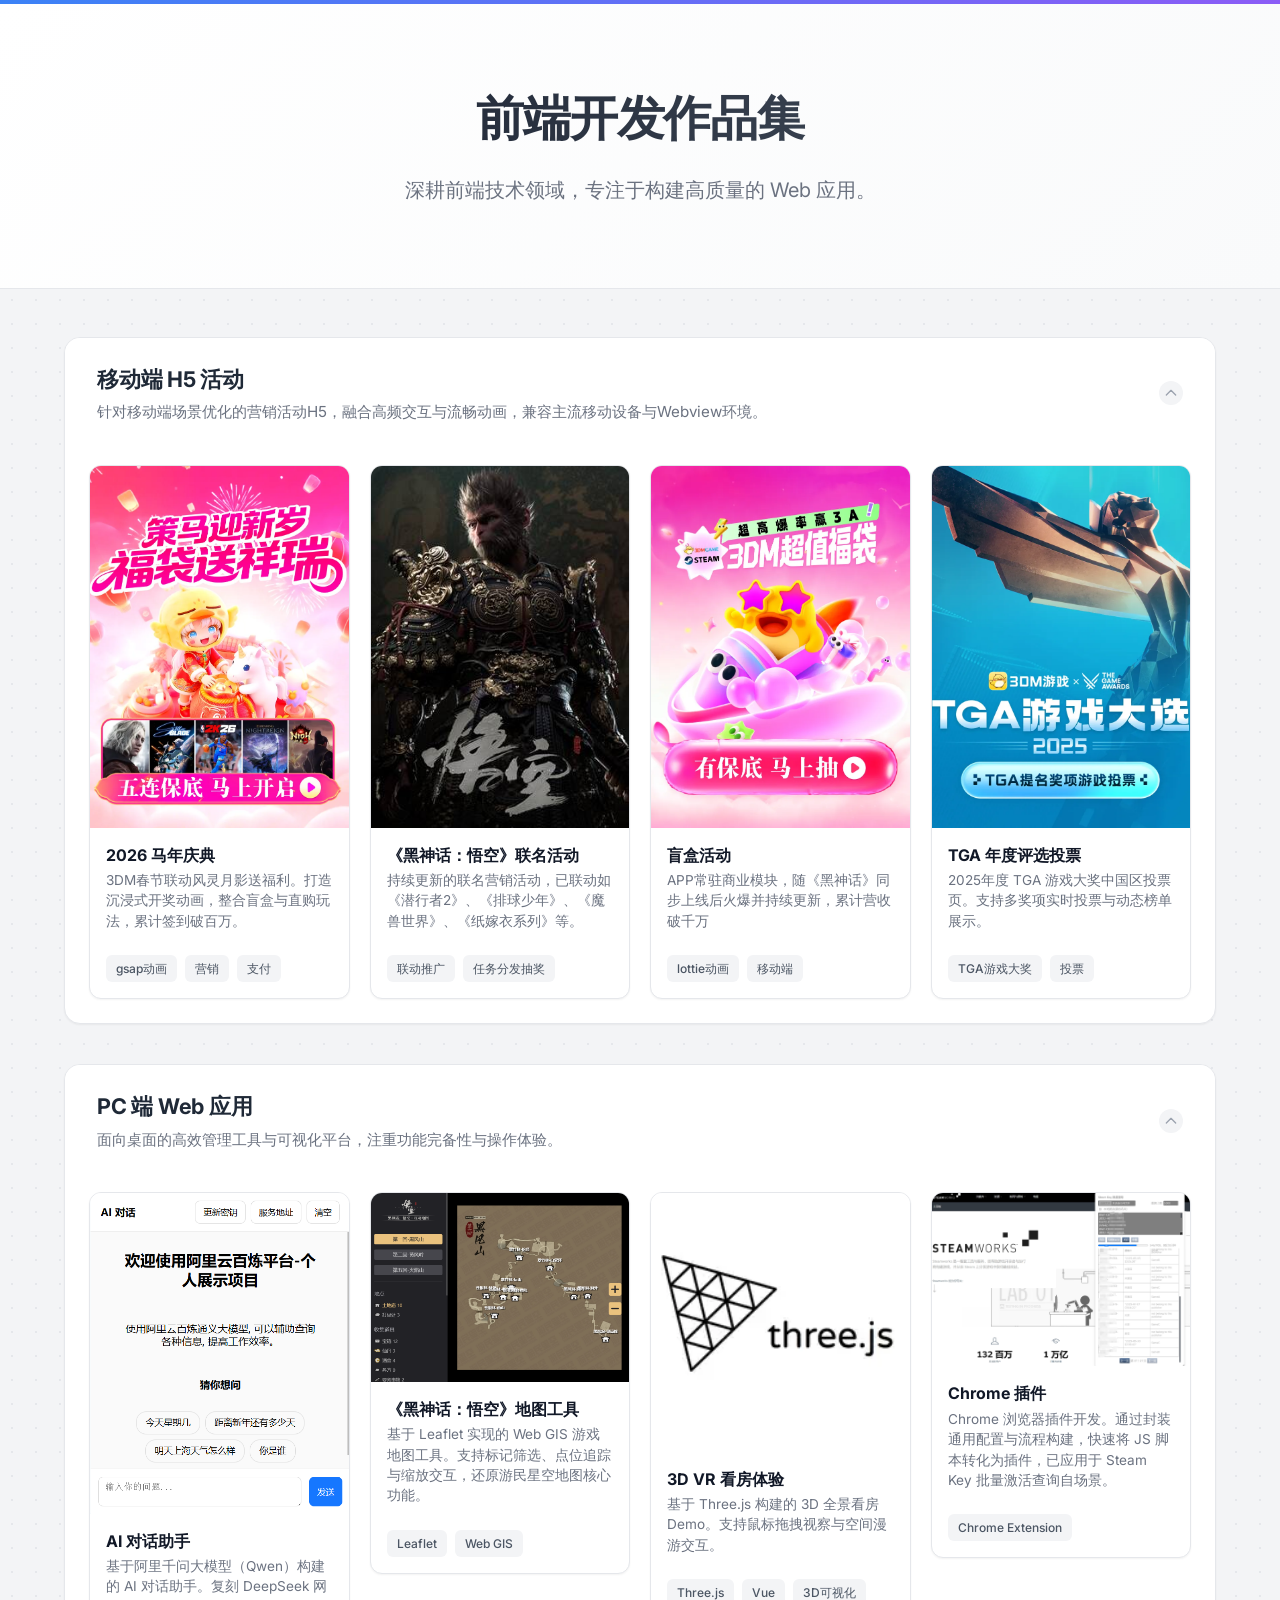
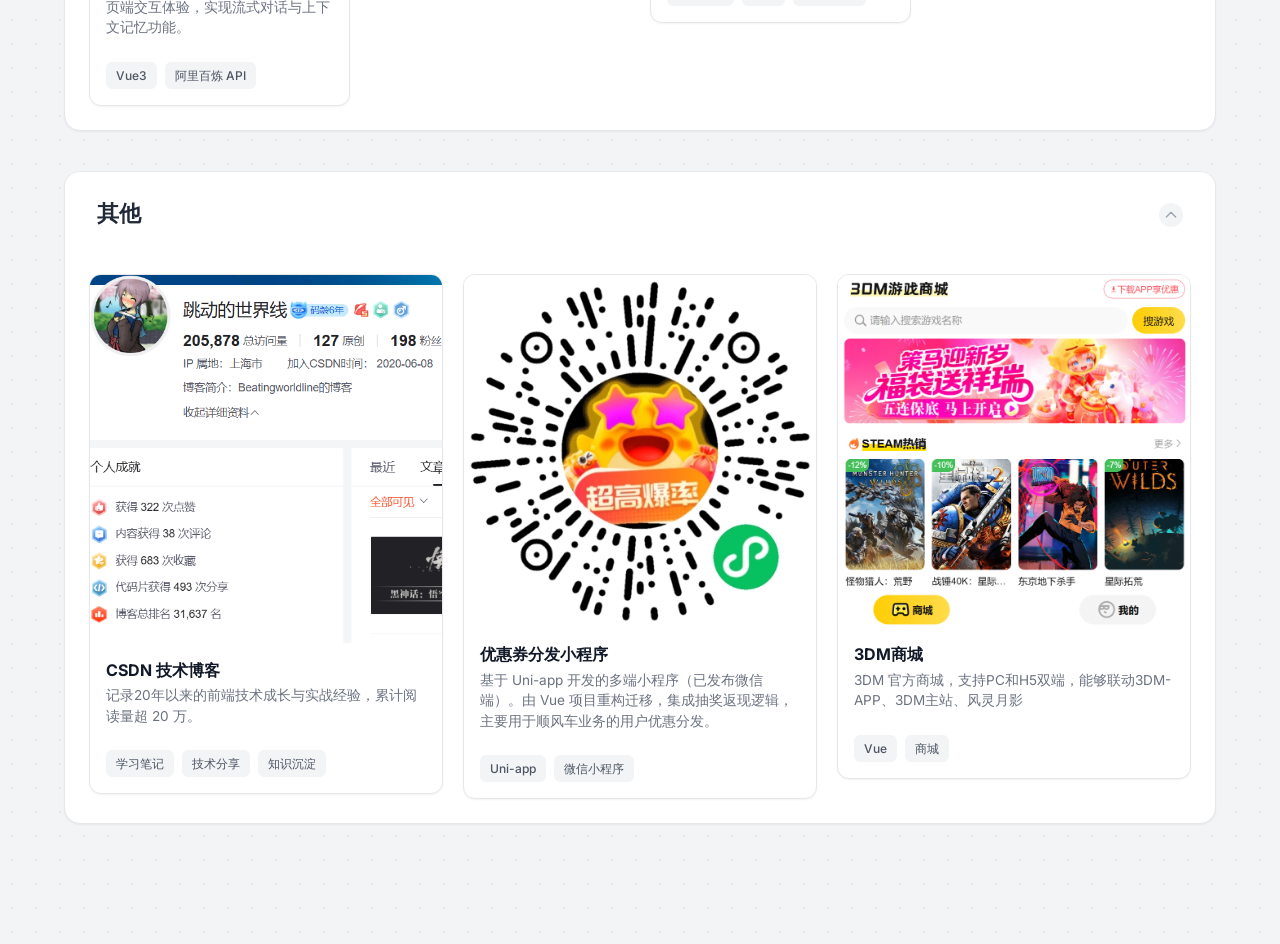
==== index.html @ 36b69423 "关闭微信自动跳转" ====
<!DOCTYPE html>
<html lang="zh-CN">
<head>
    <meta charset="UTF-8">
    <meta name="viewport" content="width=device-width, initial-scale=1.0">
    <title>前端开发作品集</title>
    <link href="https://fonts.googleapis.com/css2?family=Inter:wght@400;500;600;700&display=swap" rel="stylesheet">
    <style>
        :root {
            --primary-color: #3b82f6; /* 更明亮的蓝色 */
            --primary-dark: #2563eb;
            --text-color: #111827;
            --text-light: #6b7280;
            --bg-color: #f3f4f6;
            --card-bg: #ffffff;
            --border-color: #e5e7eb;
            --transition: all 0.3s cubic-bezier(0.4, 0, 0.2, 1);
            --shadow-sm: 0 1px 2px 0 rgba(0, 0, 0, 0.05);
            --shadow-md: 0 4px 6px -1px rgba(0, 0, 0, 0.1), 0 2px 4px -1px rgba(0, 0, 0, 0.06);
            --shadow-lg: 0 10px 15px -3px rgba(0, 0, 0, 0.1), 0 4px 6px -2px rgba(0, 0, 0, 0.05);
        }

        * {
            margin: 0;
            padding: 0;
            box-sizing: border-box;
        }

        body {
            font-family: 'Inter', -apple-system, BlinkMacSystemFont, "Segoe UI", Roboto, "Helvetica Neue", Arial, sans-serif;
            background-color: var(--bg-color);
            color: var(--text-color);
            line-height: 1.6;
            padding-bottom: 80px;
            /* 背景纹理 */
            background-image: radial-gradient(#e5e7eb 1px, transparent 1px);
            background-size: 24px 24px;
        }

        /* 头部样式 */
        header {
            background: linear-gradient(135deg, #ffffff 0%, #f9fafb 100%);
            padding: 5rem 2rem;
            text-align: center;
            border-bottom: 1px solid var(--border-color);
            margin-bottom: 3rem;
            position: relative;
            overflow: hidden;
        }
        
        header::before {
            content: '';
            position: absolute;
            top: 0;
            left: 0;
            width: 100%;
            height: 4px;
            background: linear-gradient(90deg, var(--primary-color), #8b5cf6);
        }

        header h1 {
            font-size: 3rem;
            margin-bottom: 1rem;
            color: #111827;
            font-weight: 800;
            letter-spacing: -0.025em;
            background: linear-gradient(90deg, #111827, #4b5563);
            -webkit-background-clip: text;
            -webkit-text-fill-color: transparent;
        }

        header p {
            color: var(--text-light);
            font-size: 1.25rem;
            max-width: 640px;
            margin: 0 auto;
            line-height: 1.75;
        }

        /* 容器 */
        .container {
            max-width: 1200px;
            margin: 0 auto;
            padding: 0 1.5rem;
        }

        /* 分组样式 */
        .group-section {
            margin-bottom: 2.5rem;
            background: var(--card-bg);
            border-radius: 16px;
            overflow: hidden;
            box-shadow: var(--shadow-sm);
            border: 1px solid var(--border-color);
            transition: var(--transition);
        }
        
        .group-section:hover {
            box-shadow: var(--shadow-md);
        }

        .group-header {
            padding: 1.5rem 2rem;
            background: #ffffff;
            cursor: pointer;
            display: flex;
            justify-content: space-between;
            align-items: center;
            user-select: none;
            position: relative;
        }

        /* 标题左侧装饰条 */
        .group-header::before {
            content: '';
            position: absolute;
            left: 0;
            top: 50%;
            transform: translateY(-50%);
            height: 24px;
            width: 4px;
            background-color: var(--primary-color);
            border-radius: 0 4px 4px 0;
            opacity: 0;
            transition: opacity 0.3s;
        }
        
        .group-header:hover::before {
            opacity: 1;
        }

        .group-info {
            flex: 1;
        }

        .group-title {
            font-size: 1.35rem;
            font-weight: 700;
            color: #1f2937;
            display: flex;
            align-items: center;
            gap: 0.75rem;
            letter-spacing: -0.01em;
        }

        .group-desc {
            color: var(--text-light);
            margin-top: 0.25rem;
            font-size: 0.95rem;
        }

        .toggle-icon {
            width: 24px;
            height: 24px;
            transition: transform 0.4s cubic-bezier(0.68, -0.55, 0.265, 1.55);
            color: #9ca3af;
            background-color: #f3f4f6;
            border-radius: 50%;
            padding: 4px;
        }
        
        .group-header:hover .toggle-icon {
            color: var(--primary-color);
            background-color: #eff6ff;
        }

        .group-header.expanded .toggle-icon {
            transform: rotate(180deg);
        }

        /* 内容区域 - 动画核心逻辑 */
        .group-content-wrapper {
            display: grid;
            grid-template-rows: 0fr;
            transition: grid-template-rows 0.4s cubic-bezier(0.4, 0, 0.2, 1);
        }

        .group-content-wrapper.expanded {
            grid-template-rows: 1fr;
        }

        .group-content-inner {
            overflow: hidden;
        }

        .group-content {
            padding: 0 1.5rem 1.5rem 1.5rem;
            display: flex;
            flex-wrap: wrap;
            gap: 20px;
            /* 解决 overflow hidden 导致的 margin collapse 问题 */
            padding-top: 1rem; 
        }

        /* 卡片样式 */
        .card {
            /* Flex 布局适配: 基础宽 240px，允许伸缩 */
            flex: 1 1 240px;
            background: var(--card-bg);
            border-radius: 12px;
            overflow: hidden;
            box-shadow: var(--shadow-sm);
            transition: var(--transition);
            cursor: pointer;
            text-decoration: none;
            color: inherit;
            display: flex;
            flex-direction: column;
            border: 1px solid var(--border-color);
            height: 100%;
            position: relative;
        }

        .card:hover {
            transform: translateY(-6px);
            box-shadow: var(--shadow-lg);
            border-color: #bfdbfe;
        }

        .card-image-wrapper {
            width: 100%;
            height: 150px;
            overflow: hidden;
            position: relative;
        }

        .card-image-wrapper[style*="aspect-ratio"] {
            height: auto !important;
        }

        .card-image {
            width: 100%;
            height: 100%;
            object-fit: cover;
            object-position: center;
            background-color: #e5e7eb;
            transition: transform 0.5s ease;
        }

        .card:hover .card-image {
            transform: scale(1.05);
        }
        
        /* 图片上的遮罩层，提升质感 */
        .card-image-wrapper::after {
            content: '';
            position: absolute;
            top: 0;
            left: 0;
            width: 100%;
            height: 100%;
            background: linear-gradient(to bottom, transparent 0%, rgba(0,0,0,0.05) 100%);
            opacity: 0;
            transition: opacity 0.3s;
            pointer-events: none;
        }
        
        .card:hover .card-image-wrapper::after {
            opacity: 1;
        }

        /* 覆盖层 */
        .card-overlay {
            position: absolute;
            top: 0;
            left: 0;
            width: 100%;
            height: 100%;
            background: rgba(0, 0, 0, 0.4);
            display: flex;
            align-items: center;
            justify-content: center;
            opacity: 0;
            transition: all 0.3s cubic-bezier(0.4, 0, 0.2, 1);
            backdrop-filter: blur(2px);
        }

        .card:hover .card-overlay {
            opacity: 1;
        }

        .overlay-btn {
            background: white;
            color: var(--text-color);
            padding: 8px 16px;
            border-radius: 20px;
            font-size: 0.9rem;
            font-weight: 600;
            display: flex;
            align-items: center;
            gap: 6px;
            transform: translateY(10px);
            transition: transform 0.3s cubic-bezier(0.34, 1.56, 0.64, 1);
            box-shadow: 0 4px 6px -1px rgba(0, 0, 0, 0.1), 0 2px 4px -1px rgba(0, 0, 0, 0.06);
        }

        .card:hover .overlay-btn {
            transform: translateY(0);
        }

        .overlay-btn svg {
            width: 16px;
            height: 16px;
        }

        .card-content {
            padding: 1rem;
            flex: 1;
            display: flex;
            flex-direction: column;
        }
        
        .card-title-row {
            display: flex;
            justify-content: space-between;
            align-items: flex-start;
            margin-bottom: 0.25rem;
        }

        .card-title {
            font-weight: 700;
            font-size: 1rem;
            color: #111827;
            line-height: 1.4;
            flex: 1;
            padding-right: 8px;
        }
        
        .card-arrow {
            color: var(--primary-color);
            width: 20px;
            height: 20px;
            opacity: 0;
            transform: translateX(-10px);
            transition: all 0.3s ease;
            flex-shrink: 0;
        }
        
        .card:hover .card-arrow {
            opacity: 1;
            transform: translateX(0);
        }

        .card-desc {
            font-size: 0.85rem;
            color: var(--text-light);
            margin-bottom: 0.5rem;
            display: -webkit-box;
            -webkit-box-orient: vertical;
            /* -webkit-line-clamp: 3; // 限制显示3行 */
            overflow: hidden;
            text-overflow: ellipsis;
            line-height: 1.5;
        }

        .card-tags {
            display: flex;
            gap: 8px;
            flex-wrap: wrap;
            margin-top: auto;
            padding-top: 1rem;
        }

        .tag {
            font-size: 0.75rem;
            font-weight: 500;
            padding: 4px 10px;
            background-color: #f3f4f6;
            color: #4b5563;
            border-radius: 6px;
            transition: all 0.2s;
        }
        
        .card:hover .tag {
            background-color: #eff6ff;
            color: var(--primary-color);
        }

        /* 移动端引导按钮 */
        .mobile-action-btn {
            display: none;
            margin-top: 1rem;
            padding-top: 1rem;
            border-top: 1px solid var(--border-color);
            color: var(--primary-color);
            font-size: 0.9rem;
            font-weight: 600;
            align-items: center;
            gap: 6px;
        }

        .mobile-action-btn svg {
            width: 16px;
            height: 16px;
            transition: transform 0.3s ease;
        }

        .card:active .mobile-action-btn svg {
            transform: translateX(4px);
        }

        /* 响应式调整 */
        @media (max-width: 768px) {
            header {
                padding: 3rem 1.5rem;
            }
            
            header h1 {
                font-size: 2rem;
            }
            
            header p {
                font-size: 1rem;
            }

            .container {
                padding: 0 1rem;
            }

            .group-header {
                padding: 1.25rem;
            }

            .group-content {
                padding: 0 1.25rem 1.5rem 1.25rem;
                gap: 16px;
                padding-top: 0.5rem;
            }

            .group-content-wrapper.expanded .group-content {
                /* H5 下强制单列竖向排列 */
                flex-direction: column;
            }

            .card {
                /* 移动端卡片样式微调 */
                flex-direction: column; /* 改回竖向排列，以便放置底部按钮 */
                flex: 0 0 auto; /* 重置 flex 属性，让高度自适应内容 */
                width: 100%;
                height: auto;
                min-height: auto;
                align-items: stretch;
            }

            .card-image-wrapper {
                width: 100%;
                height: auto;
                flex-shrink: 0;
                padding-left: 0;
                aspect-ratio: 16/9; /* 统一移动端图片比例 */
            }

            .card-image-wrapper[style*="aspect-ratio"] {
                width: 100% !important;
                height: auto !important;
            }
            
            .card:hover .card-image {
                transform: none; /* 移动端移除缩放 */
            }

            .card-image {
                /* 移动端保证图片完整展示 */
                object-fit: cover; /* 移动端改回 cover 以保证美观 */
            }

            .card-content {
                padding: 1rem;
                justify-content: flex-start;
                min-width: 0; 
            }
            
            .card-title {
                font-size: 1.1rem;
                margin-bottom: 0.25rem;
            }
            
            .card-tags {
                padding-top: 0.5rem;
            }
            
            .tag {
                padding: 3px 8px;
                font-size: 0.75rem;
            }

            /* 移动端引导优化 */
            .card-overlay {
                display: none;
            }

            .card-arrow {
                display: none; /* 隐藏标题箭头 */
            }

            .mobile-action-btn {
                display: flex; /* 显示底部文字按钮 */
            }
        }

        /* Toast 提示样式 */
        .toast {
            visibility: hidden;
            min-width: 250px;
            background-color: rgba(0, 0, 0, 0.85);
            color: #fff;
            text-align: center;
            border-radius: 8px;
            padding: 16px 24px;
            position: fixed;
            z-index: 1000;
            left: 50%;
            top: 50%;
            transform: translate(-50%, -50%);
            font-size: 15px;
            opacity: 0;
            transition: opacity 0.3s;
            box-shadow: 0 8px 24px rgba(0,0,0,0.2);
        }

        .toast.show {
            visibility: visible;
            opacity: 1;
        }

        /* 模态框样式 */
        .modal {
            display: none;
            position: fixed;
            z-index: 2000;
            left: 0;
            top: 0;
            width: 100%;
            height: 100%;
            background-color: rgba(0,0,0,0.8);
            backdrop-filter: blur(5px);
            align-items: center;
            justify-content: center;
            opacity: 0;
            transition: opacity 0.3s ease;
        }

        .modal.show {
            display: flex;
            opacity: 1;
        }

        .modal-content {
            background-color: #fff;
            padding: 20px;
            border-radius: 12px;
            max-width: 90%;
            max-height: 90%;
            text-align: center;
            position: relative;
            transform: scale(0.9);
            transition: transform 0.3s ease;
            box-shadow: 0 20px 25px -5px rgba(0, 0, 0, 0.1), 0 10px 10px -5px rgba(0, 0, 0, 0.04);
        }

        .modal.show .modal-content {
            transform: scale(1);
        }

        .modal-content img {
            max-width: 100%;
            max-height: 70vh;
            border-radius: 8px;
            display: block;
            margin: 0 auto;
        }

        .modal-desc {
            margin-top: 15px;
            color: #4b5563;
            font-size: 1rem;
            line-height: 1.5;
        }

        .close-btn {
            position: absolute;
            top: 10px;
            right: 15px;
            color: #9ca3af;
            font-size: 28px;
            font-weight: bold;
            cursor: pointer;
            line-height: 1;
            transition: color 0.2s;
        }

        .close-btn:hover {
            color: #111827;
        }
    </style>
</head>
<body>

    <header>
        <h1>前端开发作品集</h1>
        <p>深耕前端技术领域，专注于构建高质量的 Web 应用。</p>
    </header>

    <div class="container" id="portfolio-container">
        <!-- 内容将通过 JavaScript 动态生成 -->
    </div>

    <!-- 图片/二维码模态框 -->
    <div id="image-modal" class="modal" onclick="closeModal()">
        <div class="modal-content" onclick="event.stopPropagation()">
            <span class="close-btn" onclick="closeModal()">&times;</span>
            <img id="modal-image" src="" alt="Preview">
            <p id="modal-desc" class="modal-desc"></p>
        </div>
    </div>

    <script src="portfolio-data.js"></script>
    <script>
        // 显示 Toast 提示
        function showTip(message) {
            let toast = document.getElementById('toast');
            if (!toast) {
                toast = document.createElement('div');
                toast.id = 'toast';
                toast.className = 'toast';
                document.body.appendChild(toast);
            }
            toast.textContent = message;
            toast.className = 'toast show';
            
            // 清除之前的定时器
            if (toast.timeoutId) clearTimeout(toast.timeoutId);
            
            toast.timeoutId = setTimeout(function(){ 
                toast.className = toast.className.replace("show", ""); 
            }, 5000);
        }

        // 显示图片/二维码模态框
        function showModal(imageSrc, desc) {
            const modal = document.getElementById('image-modal');
            const modalImg = document.getElementById('modal-image');
            const modalDesc = document.getElementById('modal-desc');
            
            modalImg.src = imageSrc;
            modalDesc.textContent = desc || '';
            
            modal.style.display = 'flex';
            // 强制重绘以触发 transition
            modal.offsetHeight; 
            modal.classList.add('show');
        }

        function closeModal() {
            const modal = document.getElementById('image-modal');
            modal.classList.remove('show');
            setTimeout(() => {
                modal.style.display = 'none';
            }, 300);
        }

        function preloadPortfolioImages() {
            if (!window.portfolioData) return;
            const urls = new Set();
            portfolioData.forEach(group => {
                if (!group || !group.cards) return;
                group.cards.forEach(card => {
                    if (card && card.image) urls.add(card.image);
                });
            });
            const useIdle = typeof window.requestIdleCallback === 'function';
            const preload = () => {
                urls.forEach(src => {
                    const img = new Image();
                    img.decoding = 'async';
                    img.src = src;
                });
            };
            if (useIdle) {
                requestIdleCallback(preload, { timeout: 2000 });
            } else {
                setTimeout(preload, 0);
            }
        }

        // 渲染作品集
        function renderPortfolio() {
            const container = document.getElementById('portfolio-container');
            if (!container || !portfolioData) return;

            let html = '';

            portfolioData.forEach((group, index) => {
                const isExpanded = true; // 默认展开
                
                const cardsHtml = group.cards.map(card => {
                    const ratioStyle = card.aspectRatio ? `aspect-ratio: ${card.aspectRatio};` : '';
                    const hasLink = card.link && card.link.trim() !== '';
                    const isMiniProgram = card.tags && card.tags.includes('微信小程序');
                    
                    let clickHandler = '';
                    let href = 'javascript:void(0)';
                    let target = '';
                    let actionText = '';
                    let actionIcon = '';

                    if (hasLink) {
                        href = card.link;
                        target = card.link.startsWith('http') ? 'target="_blank"' : '';
                        actionText = isMiniProgram ? '打开小程序' : '访问网站';
                        
                        // 外部链接通用图标
                        actionIcon = '<svg class="w-4 h-4" fill="none" stroke="currentColor" viewBox="0 0 24 24"><path stroke-linecap="round" stroke-linejoin="round" stroke-width="2" d="M10 6H6a2 2 0 00-2 2v10a2 2 0 002 2h10a2 2 0 002-2v-4M14 4h6m0 0v6m0-6L10 14"></path></svg>';

                        // 如果是 PC 端且是小程序，强制改为弹窗展示二维码
                        // 简单判断 PC 端：屏幕宽度 > 768px (也可以结合 userAgent，但这里用 CSS 媒体查询阈值较一致)
                        if (isMiniProgram) {
                            clickHandler = `onclick="
                                var ua = navigator.userAgent.toLowerCase();
                                var isWeixin = ua.indexOf('micromessenger') !== -1;
                                // if(window.innerWidth > 768 || !isWeixin) { 
                                    showModal('${card.image}', '${card.tip || '请使用微信扫码体验'}'); 
                                    return false; 
                                // } else { 
                                //     return true; 
                                // }"`;
                        }

                    } else {
                        // 无链接时的处理
                        if (isMiniProgram) {
                            // 小程序且无链接，显示模态框展示二维码
                            clickHandler = `onclick="showModal('${card.image}', '${card.tip || '请使用微信扫码体验'}'); return false;"`;
                            actionText = '扫码体验';
                            actionIcon = '<svg class="w-4 h-4" fill="none" stroke="currentColor" viewBox="0 0 24 24"><path stroke-linecap="round" stroke-linejoin="round" stroke-width="2" d="M12 4v1m6 11h2m-6 0h-2v4m0-11v3m0 0h.01M12 12h4.01M16 20h4M4 12h4m12 0h.01M5 8h2a1 1 0 001-1V5a1 1 0 00-1-1H5a1 1 0 00-1 1v2a1 1 0 001 1zm12 0h2a1 1 0 001-1V5a1 1 0 00-1-1h-2a1 1 0 00-1 1v2a1 1 0 001 1zM5 20h2a1 1 0 001-1v-2a1 1 0 00-1-1H5a1 1 0 00-1 1v2a1 1 0 001 1z"></path></svg>';
                        } else {
                            // 普通项目且无链接，显示 Toast
                            clickHandler = `onclick="showTip('${card.tip || '暂无链接'}'); return false;"`;
                            actionText = '扫码体验'; // 默认文案
                            actionIcon = '<svg class="w-4 h-4" fill="none" stroke="currentColor" viewBox="0 0 24 24"><path stroke-linecap="round" stroke-linejoin="round" stroke-width="2" d="M12 4v1m6 11h2m-6 0h-2v4m0-11v3m0 0h.01M12 12h4.01M16 20h4M4 12h4m12 0h.01M5 8h2a1 1 0 001-1V5a1 1 0 00-1-1H5a1 1 0 00-1 1v2a1 1 0 001 1zm12 0h2a1 1 0 001-1V5a1 1 0 00-1-1h-2a1 1 0 00-1 1v2a1 1 0 001 1zM5 20h2a1 1 0 001-1v-2a1 1 0 00-1-1H5a1 1 0 00-1 1v2a1 1 0 001 1z"></path></svg>';
                        }
                    }

                    return `
                    <a href="${href}" ${target} ${clickHandler} class="card group">
                        <div class="card-image-wrapper" style="${ratioStyle}">
                            <img src="${card.image}" alt="${card.title}" class="card-image" loading="lazy">
                            <div class="card-overlay">
                                <span class="overlay-btn">
                                    ${actionText}
                                    ${actionIcon}
                                </span>
                            </div>
                        </div>
                        <div class="card-content">
                            <div class="card-title-row">
                                <div class="card-title">${card.title}</div>
                                <div class="card-arrow">
                                    <svg fill="none" stroke="currentColor" viewBox="0 0 24 24"><path stroke-linecap="round" stroke-linejoin="round" stroke-width="2" d="M17 8l4 4m0 0l-4 4m4-4H3"></path></svg>
                                </div>
                            </div>
                            <div class="card-desc">${card.desc}</div>
                            <div class="card-tags">
                                ${card.tags.map(tag => `<span class="tag">${tag}</span>`).join('')}
                            </div>
                            <div class="mobile-action-btn">
                                ${actionText}
                                <svg class="w-4 h-4" fill="none" stroke="currentColor" viewBox="0 0 24 24"><path stroke-linecap="round" stroke-linejoin="round" stroke-width="2" d="M17 8l4 4m0 0l-4 4m4-4H3"></path></svg>
                            </div>
                        </div>
                    </a>
                `}).join('');

                html += `
                    <section class="group-section">
                        <div class="group-header ${isExpanded ? 'expanded' : ''}" onclick="toggleGroup(this)">
                            <div class="group-info">
                                <div class="group-title">
                                    ${group.groupTitle}
                                </div>
                                <div class="group-desc">${group.groupDesc}</div>
                            </div>
                            <svg class="toggle-icon" fill="none" stroke="currentColor" viewBox="0 0 24 24" xmlns="http://www.w3.org/2000/svg"><path stroke-linecap="round" stroke-linejoin="round" stroke-width="2" d="M19 9l-7 7-7-7"></path></svg>
                        </div>

                        <div class="group-content-wrapper ${isExpanded ? 'expanded' : ''}">
                            <div class="group-content-inner">
                                <div class="group-content">
                                    ${cardsHtml}
                                </div>
                            </div>
                        </div>
                    </section>
                `;
            });

            container.innerHTML = html;
        }

        function toggleGroup(header) {
            header.classList.toggle('expanded');
            const contentWrapper = header.nextElementSibling;
            contentWrapper.classList.toggle('expanded');
        }

        // 初始化渲染
        document.addEventListener('DOMContentLoaded', function() {
            preloadPortfolioImages();
            renderPortfolio();
        });
    </script>
</body>
</html>
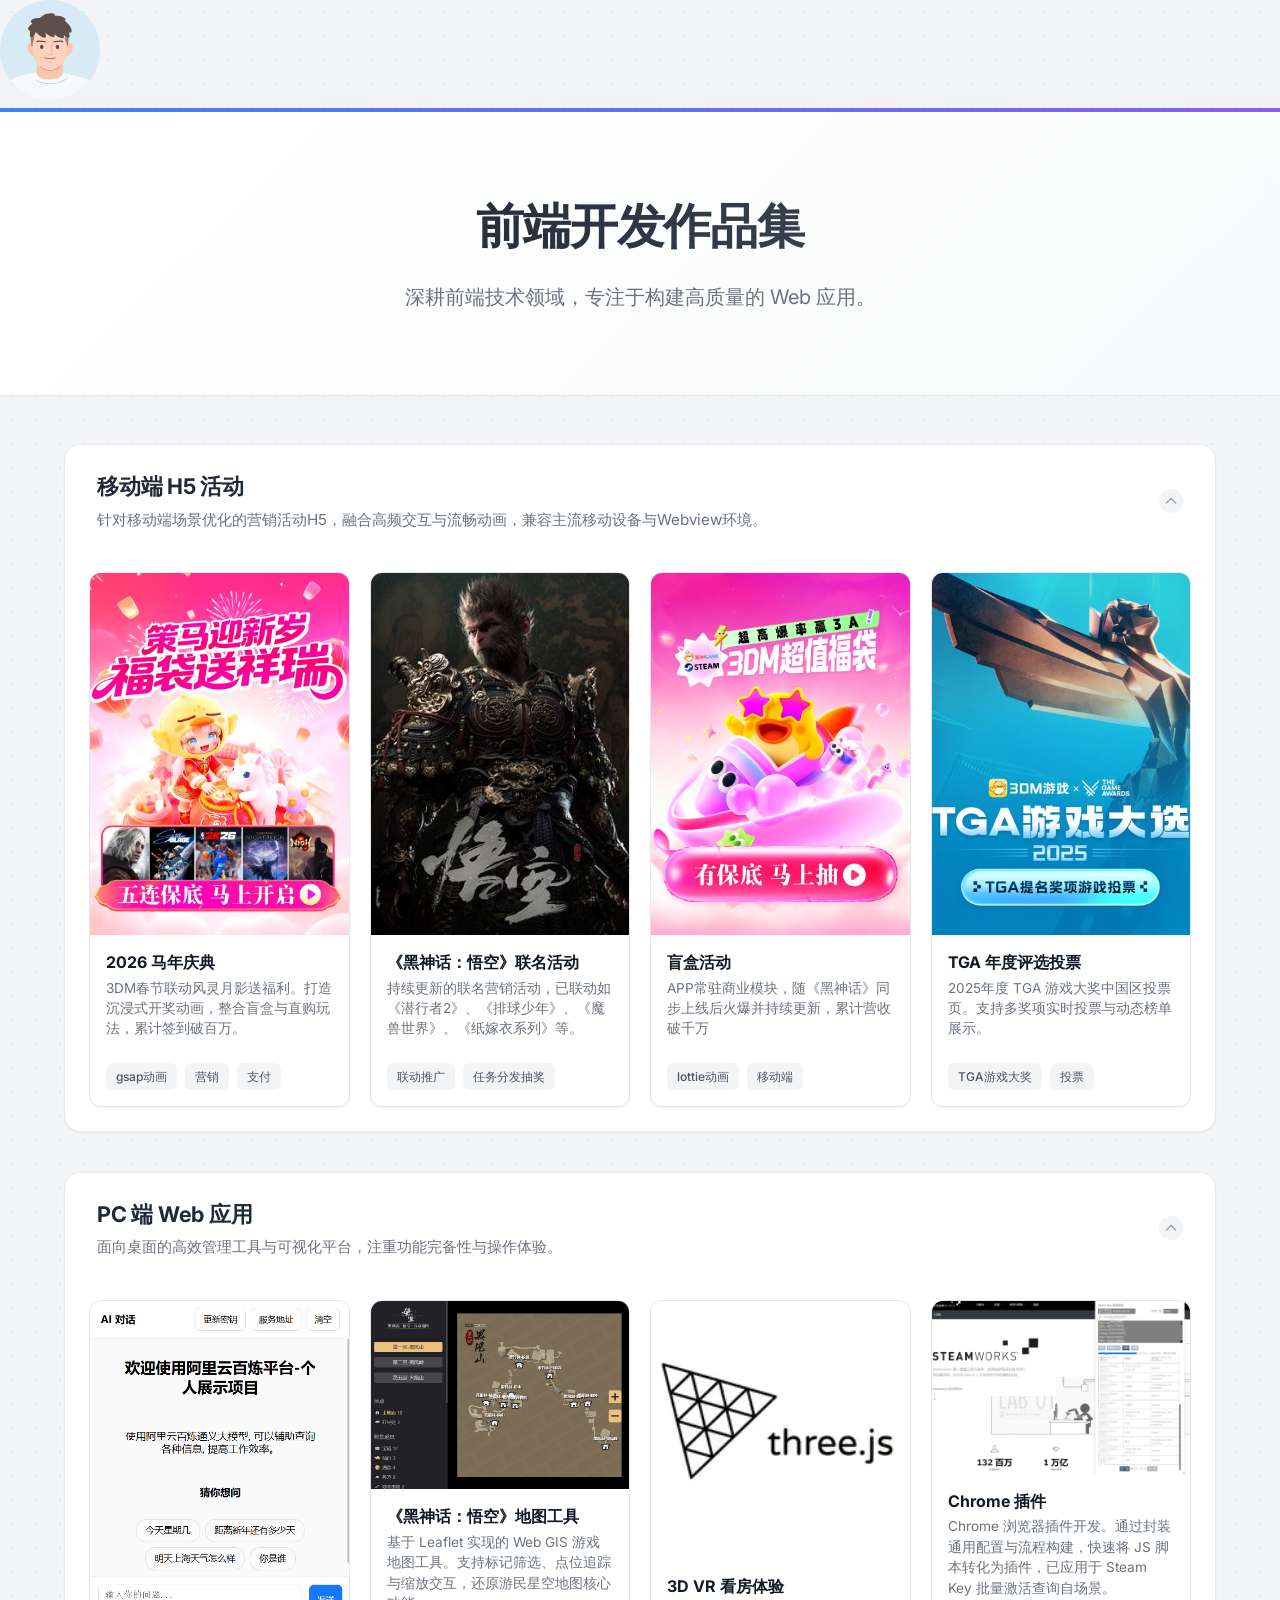
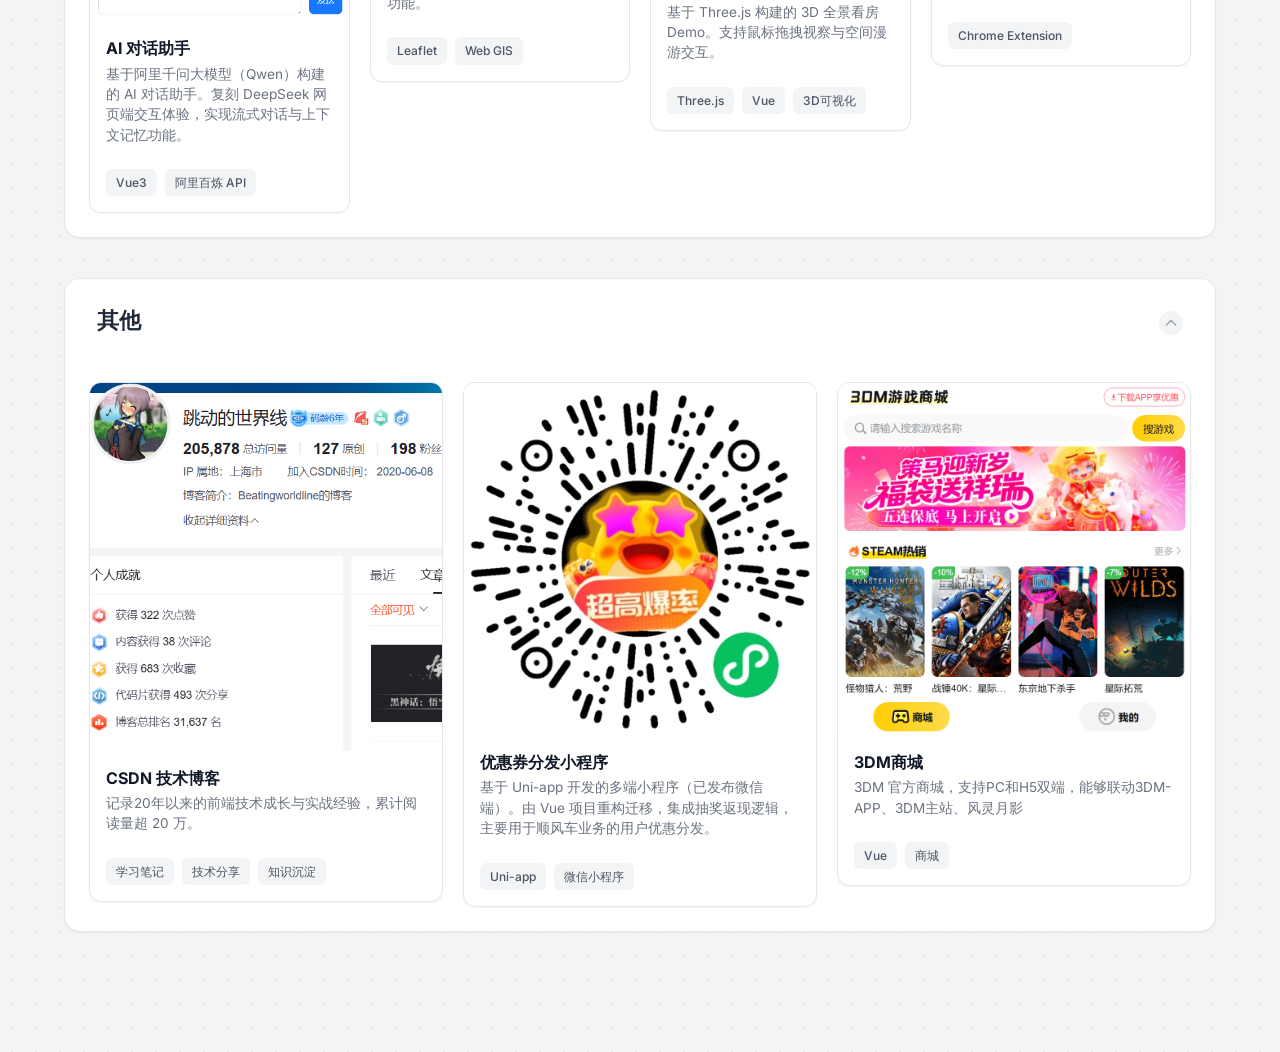
==== commit 68a097fe: "页签头像" ====
--- a/index.html
+++ b/index.html
@@ -4,6 +4,8 @@
     <meta charset="UTF-8">
     <meta name="viewport" content="width=device-width, initial-scale=1.0">
     <title>前端开发作品集</title>
+    <link rel="icon" type="image/svg+xml" href="man.svg">
+    <svg t="1778551672709" class="icon" viewBox="0 0 1024 1024" version="1.1" xmlns="http://www.w3.org/2000/svg" p-id="2411" width="100" height="100"><path d="M512 512m-512 0a512 512 0 1 0 1024 0 512 512 0 1 0-1024 0Z" fill="#D6EBF5" p-id="2412"></path><path d="M644.976307 748.478204L640.060502 599.037731H379.447208l-4.915805 149.21359C370.90127 857.684703 428.454003 949.950582 502.569217 954.790759l3.630133 0.226884c78.350369 4.159527 142.558346-90.980207 138.776957-206.539439" fill="#F8C5AE" p-id="2413"></path><path d="M354.3161 570.914032c-31.763663 13.764254-58.611521-29.948597-67.686853-48.628655-16.25997-33.427474-3.857016-71.770753 12.478582-79.862925 14.898671-7.411521 30.402363 2.193205 30.402363 2.193205s26.469719 24.805908 32.595569 77.291581c3.705761 31.385524-7.78966 49.006795-7.789661 49.006794" fill="#FAC5AC" p-id="2414"></path><path d="M669.62491 570.870925c31.763663 13.764254 58.611521-29.948597 67.686854-48.628656 16.25997-33.427474 3.857016-71.770753-12.478582-79.862925-14.898671-7.411521-30.402363 2.193205-30.402364 2.193205s-26.469719 24.805908-32.595568 77.291581c-3.630133 31.385524 7.78966 49.006795 7.78966 49.006795" fill="#FAC5AC" p-id="2415"></path><path d="M505.269129 206.917578c-135.373708 0-204.421861 117.374298-180.75037 254.336189 11.646677 67.308715 11.19291 65.947415 26.545347 132.953619C358.097489 624.685377 423.893648 723.757755 515.705761 723.757755c85.837518 0 148.079173-96.576662 155.036927-127.735303 14.671787-65.644904 15.503693-67.157459 24.42777-134.693058 18.150665-137.793796-45.376662-254.336189-180.750369-254.336189h-9.15096z" fill="#FFD2BD" p-id="2416"></path><path d="M514.873855 726.858493c-46.435451 0-84.022452-24.957164-107.315805-45.906056-1.210044-1.058789-1.285672-2.873855-0.226883-4.083899 1.058789-1.210044 2.949483-1.285672 4.083899-0.226884 22.612703 20.268242 58.838405 44.393501 103.458789 44.393501 43.788479 0 79.257903-25.864697 101.265584-47.494239 1.134417-1.134417 2.949483-1.134417 4.083899 0 1.134417 1.134417 1.134417 2.949483 0 4.083899-22.763959 22.537075-59.594682 49.233678-105.349483 49.233678" fill="#D28B6A" p-id="2417"></path><path d="M606.005318 480.009453c0 12.629838-7.714032 22.839586-17.31876 22.839587-9.529099 0-17.318759-10.209749-17.318759-22.839587s7.78966-22.839586 17.318759-22.839586c9.529099 0 17.318759 10.209749 17.31876 22.839586M444.691285 480.009453c0 12.629838-7.78966 22.839586-17.318759 22.839587-9.529099 0-17.318759-10.209749-17.318759-22.839587s7.714032-22.839586 17.318759-22.839586c9.529099 0 17.318759 10.209749 17.318759 22.839586" fill="#5C4E4A" p-id="2418"></path><path d="M530.528804 564.788183h-30.931758c-3.176366 0-5.823338-2.571344-5.823338-5.74771 0-3.176366 2.571344-5.74771 5.823338-5.747711h25.032792l-2.268834-93.551551c0-1.058789 0.226883-2.193205 0.831906-3.100738l17.696898-29.267947c1.663811-2.7226 5.218316-3.630133 7.940916-1.966322 2.7226 1.663811 3.630133 5.142688 1.966322 7.940916l-16.789365 27.755391 2.420089 97.786706c0 1.588183-0.529394 3.025111-1.663811 4.159527-1.210044 1.134417-2.7226 1.739439-4.235155 1.739439" fill="#E7BBA7" p-id="2419"></path><path d="M528.713737 643.89483h-31.461152c-3.176366 0-5.823338-2.571344-5.823338-5.74771s2.571344-5.74771 5.823338-5.747711h31.461152c3.176366 0 5.823338 2.571344 5.823338 5.747711s-2.571344 5.74771-5.823338 5.74771" fill="#EDBEA8" p-id="2420"></path><path d="M539.225997 604.492762h-55.435155c-9.529099 0-18.680059-2.949483-26.469719-8.545938-2.571344-1.890694-3.176366-5.445199-1.285672-8.016543 1.890694-2.571344 5.520827-3.176366 8.092171-1.285672 5.74771 4.159527 12.55421 6.352733 19.66322 6.352732H539.225997c8.016544 0 15.730576-2.344461 22.38582-6.655244 2.646972-1.739439 6.277105-0.983161 8.016543 1.663811 1.739439 2.646972 0.983161 6.277105-1.663811 8.016544-8.545938 5.520827-18.453176 8.47031-28.738552 8.47031" fill="#D96C4C" p-id="2421"></path><path d="M657.961595 319.07356c9.453471 40.763368 7.335894 85.837518 7.335894 85.837518l12.55421 19.058198 12.705465 64.964254c6.730871-29.192319 12.251699-88.711374 12.251699-96.425406 0-124.180798-62.771049-214.555982-185.81743-214.555982-142.558346 0-202.833678 85.610635-202.833678 214.404727 0 51.578139 15.654948 98.089217 15.654948 98.089217l7.487149-66.47681s10.663516-16.864993 11.419793-19.511964c2.7226-9.755982 1.134417-47.721123 10.285377-85.535008 0 0 292.452585 0.151256 298.956573 0.151256" fill="#9E7D6C" p-id="2422"></path><path d="M467.90901 432.817725h-0.453766l-74.417726-5.974594-15.57932 5.293944c-3.025111 1.058789-6.352733-0.605022-7.335894-3.554505-1.058789-3.025111 0.605022-6.277105 3.630133-7.335893l16.713737-5.672083c0.756278-0.226883 1.588183-0.378139 2.344461-0.302511l75.62777 6.050221c3.176366 0.302511 5.520827 3.025111 5.293944 6.201477-0.302511 3.025111-2.873855 5.293944-5.823339 5.293944M550.192024 432.817725c-2.949483 0-5.520827-2.268833-5.747711-5.293944-0.226883-3.176366 2.117578-5.974594 5.293944-6.201477l75.62777-6.050221c0.831905-0.075628 1.588183 0 2.34446 0.302511l16.63811 5.672083c3.025111 1.058789 4.613294 4.310783 3.630133 7.335893-1.058789 3.025111-4.310783 4.613294-7.335894 3.554505l-15.57932-5.293944-74.417726 5.974594h-0.453766M309.317578 317.636632c-10.890399 55.208272 7.638405 111.55096 58.687149 10.814771 22.839586 34.108124 128.718464 107.693944 96.122895 7.033383 54.300739 47.645495 115.181093 63.905465 89.618907 11.344165 54.300739 56.267061 127.054653 58.460266 94.534712 6.503988 96.65229 85.535007 56.493944-23.822747 56.493944-23.822747s34.637518 20.419498 28.209158-21.629542c-7.638405-49.763072-71.695126-97.408567-71.695126-97.408567s29.343575-11.87356-11.949187-33.57873c-41.292762-21.629542-102.097489-13.007976-102.097489-13.007976s32.595569-6.503988 8.697193-21.629542-101.0387-10.814771-147.701034 42.200295c0 0-68.670015-2.344461-88.030724 23.822747-15.201182 20.570753 13.007976 31.385524 13.007977 31.385525s-32.368685 21.100148-43.485968 45.452289c-10.890399 23.822747 19.587592 32.519941 19.587593 32.519941" fill="#5C4E4A" p-id="2423"></path><path d="M645.104874 749.471196c112.609749 18.680059 216.522304 42.880945 272.108715 75.552142C823.586411 946.02777 676.868538 1024 512 1024 345.16514 1024 196.934712 944.212703 103.458789 820.712555 115.105465 813.754801 126.676514 808.460857 138.171935 804.981979 199.959823 770.420089 277.402659 761.420384 374.357459 749.471196c4.462038 9.680355 15.125554 66.325554 139.306352 64.888627C627.029838 812.922895 641.701625 756.958346 645.104874 749.471196z" fill="#F3F9FD" p-id="2424"></path><path d="M685.490103 800.746824c1.663811-1.134417 3.932644-0.68065 5.067061 0.907533s0.68065 3.857016-0.983161 4.991433C598.518168 867.450517 501.941507 872.290694 412.927622 844.005908c-11.117282-3.554505-21.02452-7.335894-29.646086-11.117282l-3.478877-1.512555c-1.058789-0.529394-2.117578-0.983161-3.100739-1.436928l-3.403249-1.663811c-0.378139-0.151256-0.605022-0.302511-0.831906-0.453766-1.739439-0.983161-2.420089-3.100739-1.436927-4.840178 0.983161-1.739439 3.176366-2.344461 4.991432-1.436927l1.815067 0.983161 0.756277 0.378139c2.193205 1.058789 4.764549 2.268833 7.638405 3.554505 8.394682 3.705761 18.075037 7.335894 28.965436 10.814771 86.971935 27.528508 181.279764 22.915214 270.293648-36.528213z" fill="#AEC7DF" p-id="2425"></path></svg>
     <link href="https://fonts.googleapis.com/css2?family=Inter:wght@400;500;600;700&display=swap" rel="stylesheet">
     <style>
         :root {
@@ -704,41 +706,20 @@
                     let actionText = '';
                     let actionIcon = '';
 
-                    if (hasLink) {
+                    if (isMiniProgram) {
+                        clickHandler = `onclick="showModal('${card.image}', '${card.tip || '请使用微信扫码体验'}'); return false;"`;
+                        actionText = '扫码体验';
+                        actionIcon = '<svg class="w-4 h-4" fill="none" stroke="currentColor" viewBox="0 0 24 24"><path stroke-linecap="round" stroke-linejoin="round" stroke-width="2" d="M12 4v1m6 11h2m-6 0h-2v4m0-11v3m0 0h.01M12 12h4.01M16 20h4M4 12h4m12 0h.01M5 8h2a1 1 0 001-1V5a1 1 0 00-1-1H5a1 1 0 00-1 1v2a1 1 0 001 1zm12 0h2a1 1 0 001-1V5a1 1 0 00-1-1h-2a1 1 0 00-1 1v2a1 1 0 001 1zM5 20h2a1 1 0 001-1v-2a1 1 0 00-1-1H5a1 1 0 00-1 1v2a1 1 0 001 1z"></path></svg>';
+                    } else if (hasLink) {
                         href = card.link;
                         target = card.link.startsWith('http') ? 'target="_blank"' : '';
-                        actionText = isMiniProgram ? '打开小程序' : '访问网站';
+                        actionText = '访问网站';
                         
-                        // 外部链接通用图标
                         actionIcon = '<svg class="w-4 h-4" fill="none" stroke="currentColor" viewBox="0 0 24 24"><path stroke-linecap="round" stroke-linejoin="round" stroke-width="2" d="M10 6H6a2 2 0 00-2 2v10a2 2 0 002 2h10a2 2 0 002-2v-4M14 4h6m0 0v6m0-6L10 14"></path></svg>';
-
-                        // 如果是 PC 端且是小程序，强制改为弹窗展示二维码
-                        // 简单判断 PC 端：屏幕宽度 > 768px (也可以结合 userAgent，但这里用 CSS 媒体查询阈值较一致)
-                        if (isMiniProgram) {
-                            clickHandler = `onclick="
-                                var ua = navigator.userAgent.toLowerCase();
-                                var isWeixin = ua.indexOf('micromessenger') !== -1;
-                                // if(window.innerWidth > 768 || !isWeixin) { 
-                                    showModal('${card.image}', '${card.tip || '请使用微信扫码体验'}'); 
-                                    return false; 
-                                // } else { 
-                                //     return true; 
-                                // }"`;
-                        }
-
                     } else {
-                        // 无链接时的处理
-                        if (isMiniProgram) {
-                            // 小程序且无链接，显示模态框展示二维码
-                            clickHandler = `onclick="showModal('${card.image}', '${card.tip || '请使用微信扫码体验'}'); return false;"`;
-                            actionText = '扫码体验';
-                            actionIcon = '<svg class="w-4 h-4" fill="none" stroke="currentColor" viewBox="0 0 24 24"><path stroke-linecap="round" stroke-linejoin="round" stroke-width="2" d="M12 4v1m6 11h2m-6 0h-2v4m0-11v3m0 0h.01M12 12h4.01M16 20h4M4 12h4m12 0h.01M5 8h2a1 1 0 001-1V5a1 1 0 00-1-1H5a1 1 0 00-1 1v2a1 1 0 001 1zm12 0h2a1 1 0 001-1V5a1 1 0 00-1-1h-2a1 1 0 00-1 1v2a1 1 0 001 1zM5 20h2a1 1 0 001-1v-2a1 1 0 00-1-1H5a1 1 0 00-1 1v2a1 1 0 001 1z"></path></svg>';
-                        } else {
-                            // 普通项目且无链接，显示 Toast
-                            clickHandler = `onclick="showTip('${card.tip || '暂无链接'}'); return false;"`;
-                            actionText = '扫码体验'; // 默认文案
-                            actionIcon = '<svg class="w-4 h-4" fill="none" stroke="currentColor" viewBox="0 0 24 24"><path stroke-linecap="round" stroke-linejoin="round" stroke-width="2" d="M12 4v1m6 11h2m-6 0h-2v4m0-11v3m0 0h.01M12 12h4.01M16 20h4M4 12h4m12 0h.01M5 8h2a1 1 0 001-1V5a1 1 0 00-1-1H5a1 1 0 00-1 1v2a1 1 0 001 1zm12 0h2a1 1 0 001-1V5a1 1 0 00-1-1h-2a1 1 0 00-1 1v2a1 1 0 001 1zM5 20h2a1 1 0 001-1v-2a1 1 0 00-1-1H5a1 1 0 00-1 1v2a1 1 0 001 1z"></path></svg>';
-                        }
+                        clickHandler = `onclick="showTip('${card.tip || '暂无链接'}'); return false;"`;
+                        actionText = '扫码体验';
+                        actionIcon = '<svg class="w-4 h-4" fill="none" stroke="currentColor" viewBox="0 0 24 24"><path stroke-linecap="round" stroke-linejoin="round" stroke-width="2" d="M12 4v1m6 11h2m-6 0h-2v4m0-11v3m0 0h.01M12 12h4.01M16 20h4M4 12h4m12 0h.01M5 8h2a1 1 0 001-1V5a1 1 0 00-1-1H5a1 1 0 00-1 1v2a1 1 0 001 1zm12 0h2a1 1 0 001-1V5a1 1 0 00-1-1h-2a1 1 0 00-1 1v2a1 1 0 001 1zM5 20h2a1 1 0 001-1v-2a1 1 0 00-1-1H5a1 1 0 00-1 1v2a1 1 0 001 1z"></path></svg>';
                     }
 
                     return `
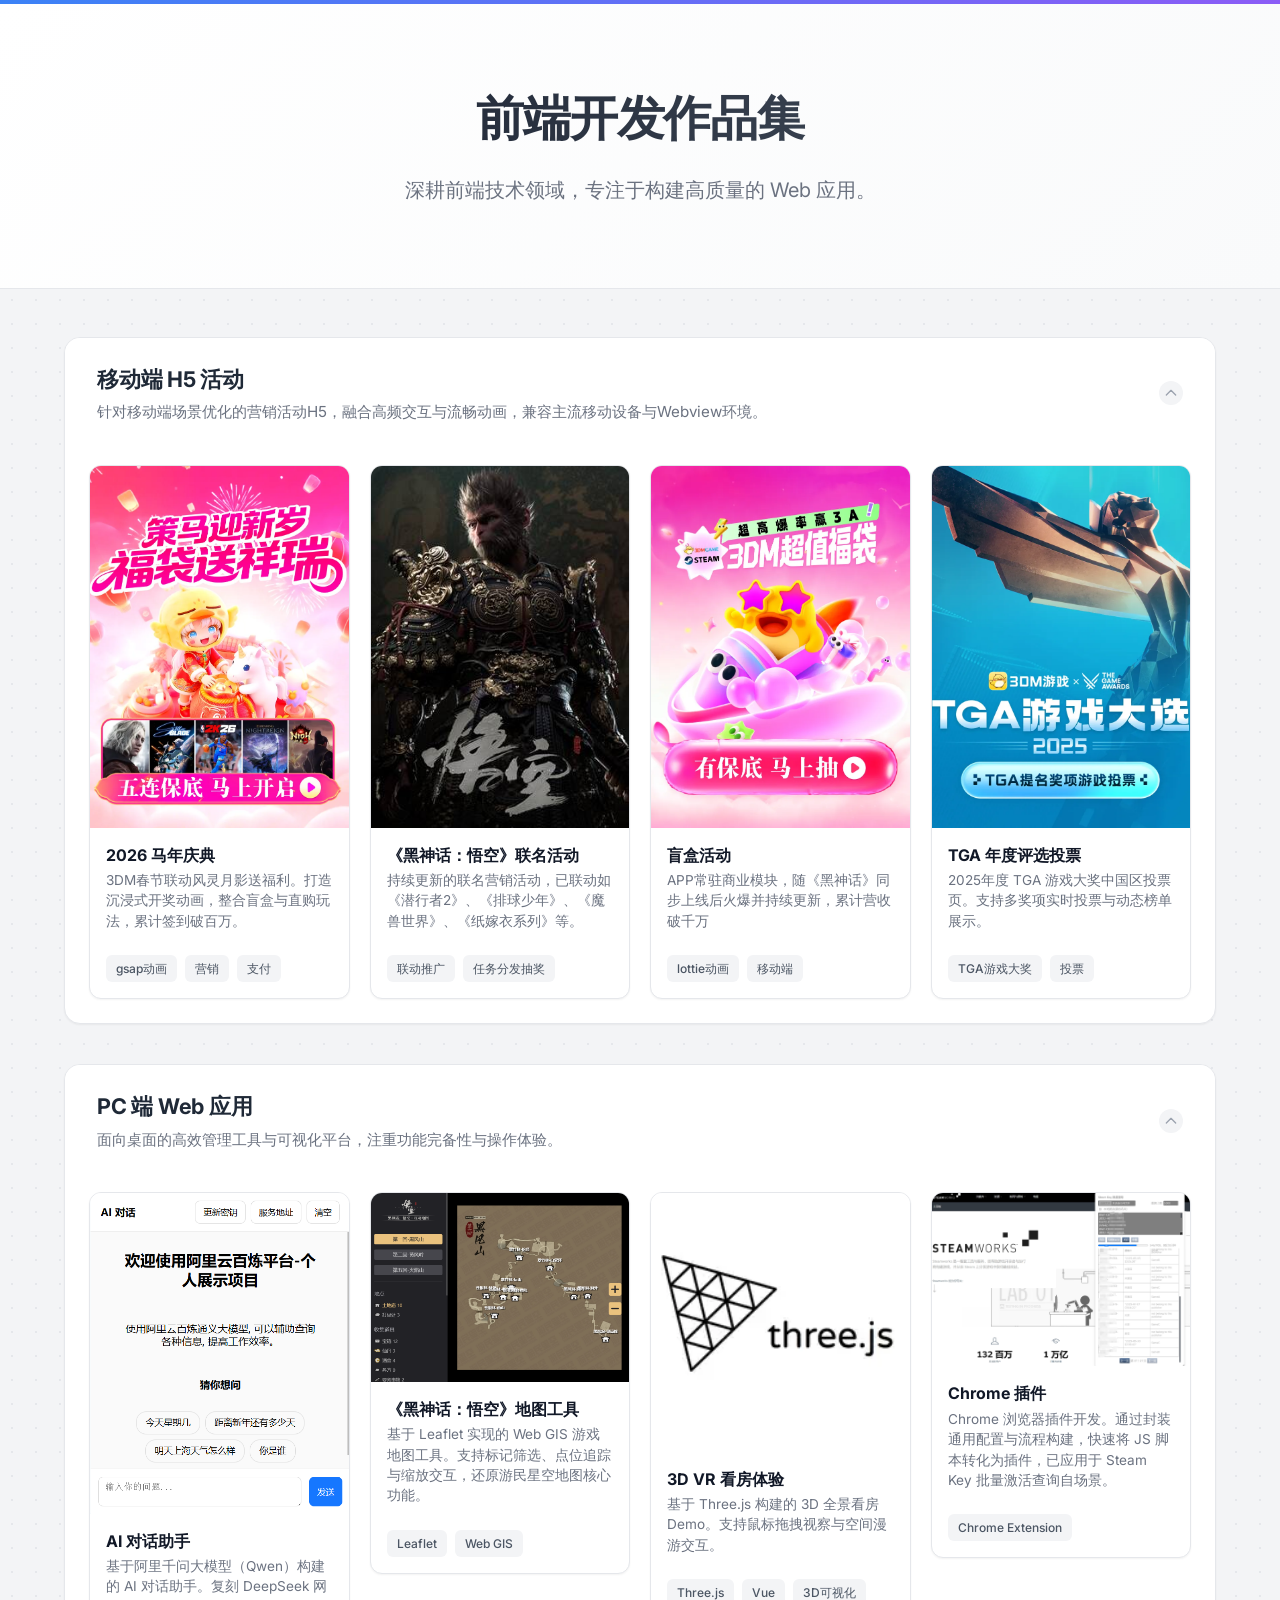
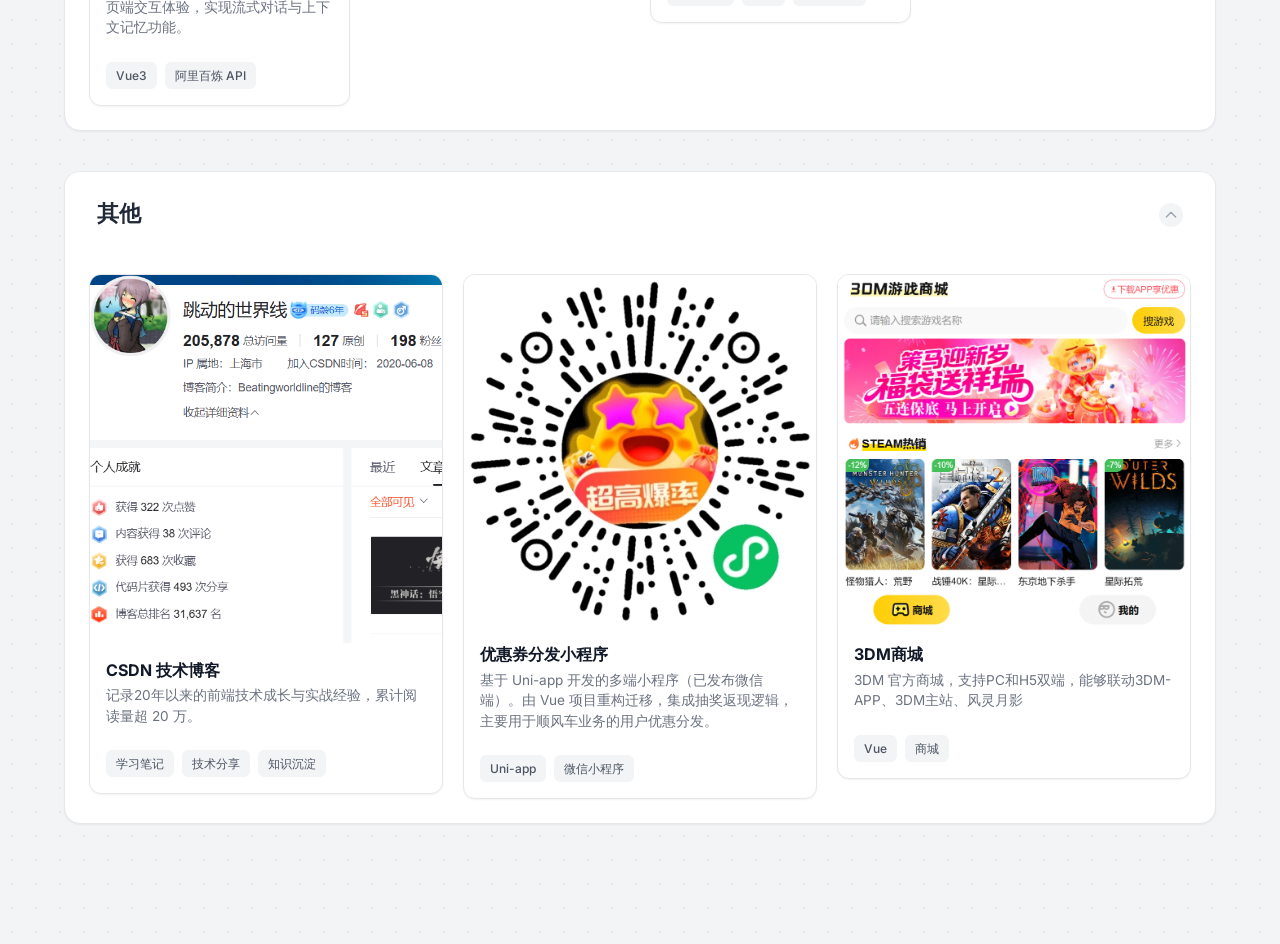
==== commit 083c8339: "删除多余图标" ====
--- a/index.html
+++ b/index.html
@@ -5,7 +5,6 @@
     <meta name="viewport" content="width=device-width, initial-scale=1.0">
     <title>前端开发作品集</title>
     <link rel="icon" type="image/svg+xml" href="man.svg">
-    <svg t="1778551672709" class="icon" viewBox="0 0 1024 1024" version="1.1" xmlns="http://www.w3.org/2000/svg" p-id="2411" width="100" height="100"><path d="M512 512m-512 0a512 512 0 1 0 1024 0 512 512 0 1 0-1024 0Z" fill="#D6EBF5" p-id="2412"></path><path d="M644.976307 748.478204L640.060502 599.037731H379.447208l-4.915805 149.21359C370.90127 857.684703 428.454003 949.950582 502.569217 954.790759l3.630133 0.226884c78.350369 4.159527 142.558346-90.980207 138.776957-206.539439" fill="#F8C5AE" p-id="2413"></path><path d="M354.3161 570.914032c-31.763663 13.764254-58.611521-29.948597-67.686853-48.628655-16.25997-33.427474-3.857016-71.770753 12.478582-79.862925 14.898671-7.411521 30.402363 2.193205 30.402363 2.193205s26.469719 24.805908 32.595569 77.291581c3.705761 31.385524-7.78966 49.006795-7.789661 49.006794" fill="#FAC5AC" p-id="2414"></path><path d="M669.62491 570.870925c31.763663 13.764254 58.611521-29.948597 67.686854-48.628656 16.25997-33.427474 3.857016-71.770753-12.478582-79.862925-14.898671-7.411521-30.402363 2.193205-30.402364 2.193205s-26.469719 24.805908-32.595568 77.291581c-3.630133 31.385524 7.78966 49.006795 7.78966 49.006795" fill="#FAC5AC" p-id="2415"></path><path d="M505.269129 206.917578c-135.373708 0-204.421861 117.374298-180.75037 254.336189 11.646677 67.308715 11.19291 65.947415 26.545347 132.953619C358.097489 624.685377 423.893648 723.757755 515.705761 723.757755c85.837518 0 148.079173-96.576662 155.036927-127.735303 14.671787-65.644904 15.503693-67.157459 24.42777-134.693058 18.150665-137.793796-45.376662-254.336189-180.750369-254.336189h-9.15096z" fill="#FFD2BD" p-id="2416"></path><path d="M514.873855 726.858493c-46.435451 0-84.022452-24.957164-107.315805-45.906056-1.210044-1.058789-1.285672-2.873855-0.226883-4.083899 1.058789-1.210044 2.949483-1.285672 4.083899-0.226884 22.612703 20.268242 58.838405 44.393501 103.458789 44.393501 43.788479 0 79.257903-25.864697 101.265584-47.494239 1.134417-1.134417 2.949483-1.134417 4.083899 0 1.134417 1.134417 1.134417 2.949483 0 4.083899-22.763959 22.537075-59.594682 49.233678-105.349483 49.233678" fill="#D28B6A" p-id="2417"></path><path d="M606.005318 480.009453c0 12.629838-7.714032 22.839586-17.31876 22.839587-9.529099 0-17.318759-10.209749-17.318759-22.839587s7.78966-22.839586 17.318759-22.839586c9.529099 0 17.318759 10.209749 17.31876 22.839586M444.691285 480.009453c0 12.629838-7.78966 22.839586-17.318759 22.839587-9.529099 0-17.318759-10.209749-17.318759-22.839587s7.714032-22.839586 17.318759-22.839586c9.529099 0 17.318759 10.209749 17.318759 22.839586" fill="#5C4E4A" p-id="2418"></path><path d="M530.528804 564.788183h-30.931758c-3.176366 0-5.823338-2.571344-5.823338-5.74771 0-3.176366 2.571344-5.74771 5.823338-5.747711h25.032792l-2.268834-93.551551c0-1.058789 0.226883-2.193205 0.831906-3.100738l17.696898-29.267947c1.663811-2.7226 5.218316-3.630133 7.940916-1.966322 2.7226 1.663811 3.630133 5.142688 1.966322 7.940916l-16.789365 27.755391 2.420089 97.786706c0 1.588183-0.529394 3.025111-1.663811 4.159527-1.210044 1.134417-2.7226 1.739439-4.235155 1.739439" fill="#E7BBA7" p-id="2419"></path><path d="M528.713737 643.89483h-31.461152c-3.176366 0-5.823338-2.571344-5.823338-5.74771s2.571344-5.74771 5.823338-5.747711h31.461152c3.176366 0 5.823338 2.571344 5.823338 5.747711s-2.571344 5.74771-5.823338 5.74771" fill="#EDBEA8" p-id="2420"></path><path d="M539.225997 604.492762h-55.435155c-9.529099 0-18.680059-2.949483-26.469719-8.545938-2.571344-1.890694-3.176366-5.445199-1.285672-8.016543 1.890694-2.571344 5.520827-3.176366 8.092171-1.285672 5.74771 4.159527 12.55421 6.352733 19.66322 6.352732H539.225997c8.016544 0 15.730576-2.344461 22.38582-6.655244 2.646972-1.739439 6.277105-0.983161 8.016543 1.663811 1.739439 2.646972 0.983161 6.277105-1.663811 8.016544-8.545938 5.520827-18.453176 8.47031-28.738552 8.47031" fill="#D96C4C" p-id="2421"></path><path d="M657.961595 319.07356c9.453471 40.763368 7.335894 85.837518 7.335894 85.837518l12.55421 19.058198 12.705465 64.964254c6.730871-29.192319 12.251699-88.711374 12.251699-96.425406 0-124.180798-62.771049-214.555982-185.81743-214.555982-142.558346 0-202.833678 85.610635-202.833678 214.404727 0 51.578139 15.654948 98.089217 15.654948 98.089217l7.487149-66.47681s10.663516-16.864993 11.419793-19.511964c2.7226-9.755982 1.134417-47.721123 10.285377-85.535008 0 0 292.452585 0.151256 298.956573 0.151256" fill="#9E7D6C" p-id="2422"></path><path d="M467.90901 432.817725h-0.453766l-74.417726-5.974594-15.57932 5.293944c-3.025111 1.058789-6.352733-0.605022-7.335894-3.554505-1.058789-3.025111 0.605022-6.277105 3.630133-7.335893l16.713737-5.672083c0.756278-0.226883 1.588183-0.378139 2.344461-0.302511l75.62777 6.050221c3.176366 0.302511 5.520827 3.025111 5.293944 6.201477-0.302511 3.025111-2.873855 5.293944-5.823339 5.293944M550.192024 432.817725c-2.949483 0-5.520827-2.268833-5.747711-5.293944-0.226883-3.176366 2.117578-5.974594 5.293944-6.201477l75.62777-6.050221c0.831905-0.075628 1.588183 0 2.34446 0.302511l16.63811 5.672083c3.025111 1.058789 4.613294 4.310783 3.630133 7.335893-1.058789 3.025111-4.310783 4.613294-7.335894 3.554505l-15.57932-5.293944-74.417726 5.974594h-0.453766M309.317578 317.636632c-10.890399 55.208272 7.638405 111.55096 58.687149 10.814771 22.839586 34.108124 128.718464 107.693944 96.122895 7.033383 54.300739 47.645495 115.181093 63.905465 89.618907 11.344165 54.300739 56.267061 127.054653 58.460266 94.534712 6.503988 96.65229 85.535007 56.493944-23.822747 56.493944-23.822747s34.637518 20.419498 28.209158-21.629542c-7.638405-49.763072-71.695126-97.408567-71.695126-97.408567s29.343575-11.87356-11.949187-33.57873c-41.292762-21.629542-102.097489-13.007976-102.097489-13.007976s32.595569-6.503988 8.697193-21.629542-101.0387-10.814771-147.701034 42.200295c0 0-68.670015-2.344461-88.030724 23.822747-15.201182 20.570753 13.007976 31.385524 13.007977 31.385525s-32.368685 21.100148-43.485968 45.452289c-10.890399 23.822747 19.587592 32.519941 19.587593 32.519941" fill="#5C4E4A" p-id="2423"></path><path d="M645.104874 749.471196c112.609749 18.680059 216.522304 42.880945 272.108715 75.552142C823.586411 946.02777 676.868538 1024 512 1024 345.16514 1024 196.934712 944.212703 103.458789 820.712555 115.105465 813.754801 126.676514 808.460857 138.171935 804.981979 199.959823 770.420089 277.402659 761.420384 374.357459 749.471196c4.462038 9.680355 15.125554 66.325554 139.306352 64.888627C627.029838 812.922895 641.701625 756.958346 645.104874 749.471196z" fill="#F3F9FD" p-id="2424"></path><path d="M685.490103 800.746824c1.663811-1.134417 3.932644-0.68065 5.067061 0.907533s0.68065 3.857016-0.983161 4.991433C598.518168 867.450517 501.941507 872.290694 412.927622 844.005908c-11.117282-3.554505-21.02452-7.335894-29.646086-11.117282l-3.478877-1.512555c-1.058789-0.529394-2.117578-0.983161-3.100739-1.436928l-3.403249-1.663811c-0.378139-0.151256-0.605022-0.302511-0.831906-0.453766-1.739439-0.983161-2.420089-3.100739-1.436927-4.840178 0.983161-1.739439 3.176366-2.344461 4.991432-1.436927l1.815067 0.983161 0.756277 0.378139c2.193205 1.058789 4.764549 2.268833 7.638405 3.554505 8.394682 3.705761 18.075037 7.335894 28.965436 10.814771 86.971935 27.528508 181.279764 22.915214 270.293648-36.528213z" fill="#AEC7DF" p-id="2425"></path></svg>
     <link href="https://fonts.googleapis.com/css2?family=Inter:wght@400;500;600;700&display=swap" rel="stylesheet">
     <style>
         :root {
@@ -597,7 +596,6 @@
     </style>
 </head>
 <body>
-
     <header>
         <h1>前端开发作品集</h1>
         <p>深耕前端技术领域，专注于构建高质量的 Web 应用。</p>
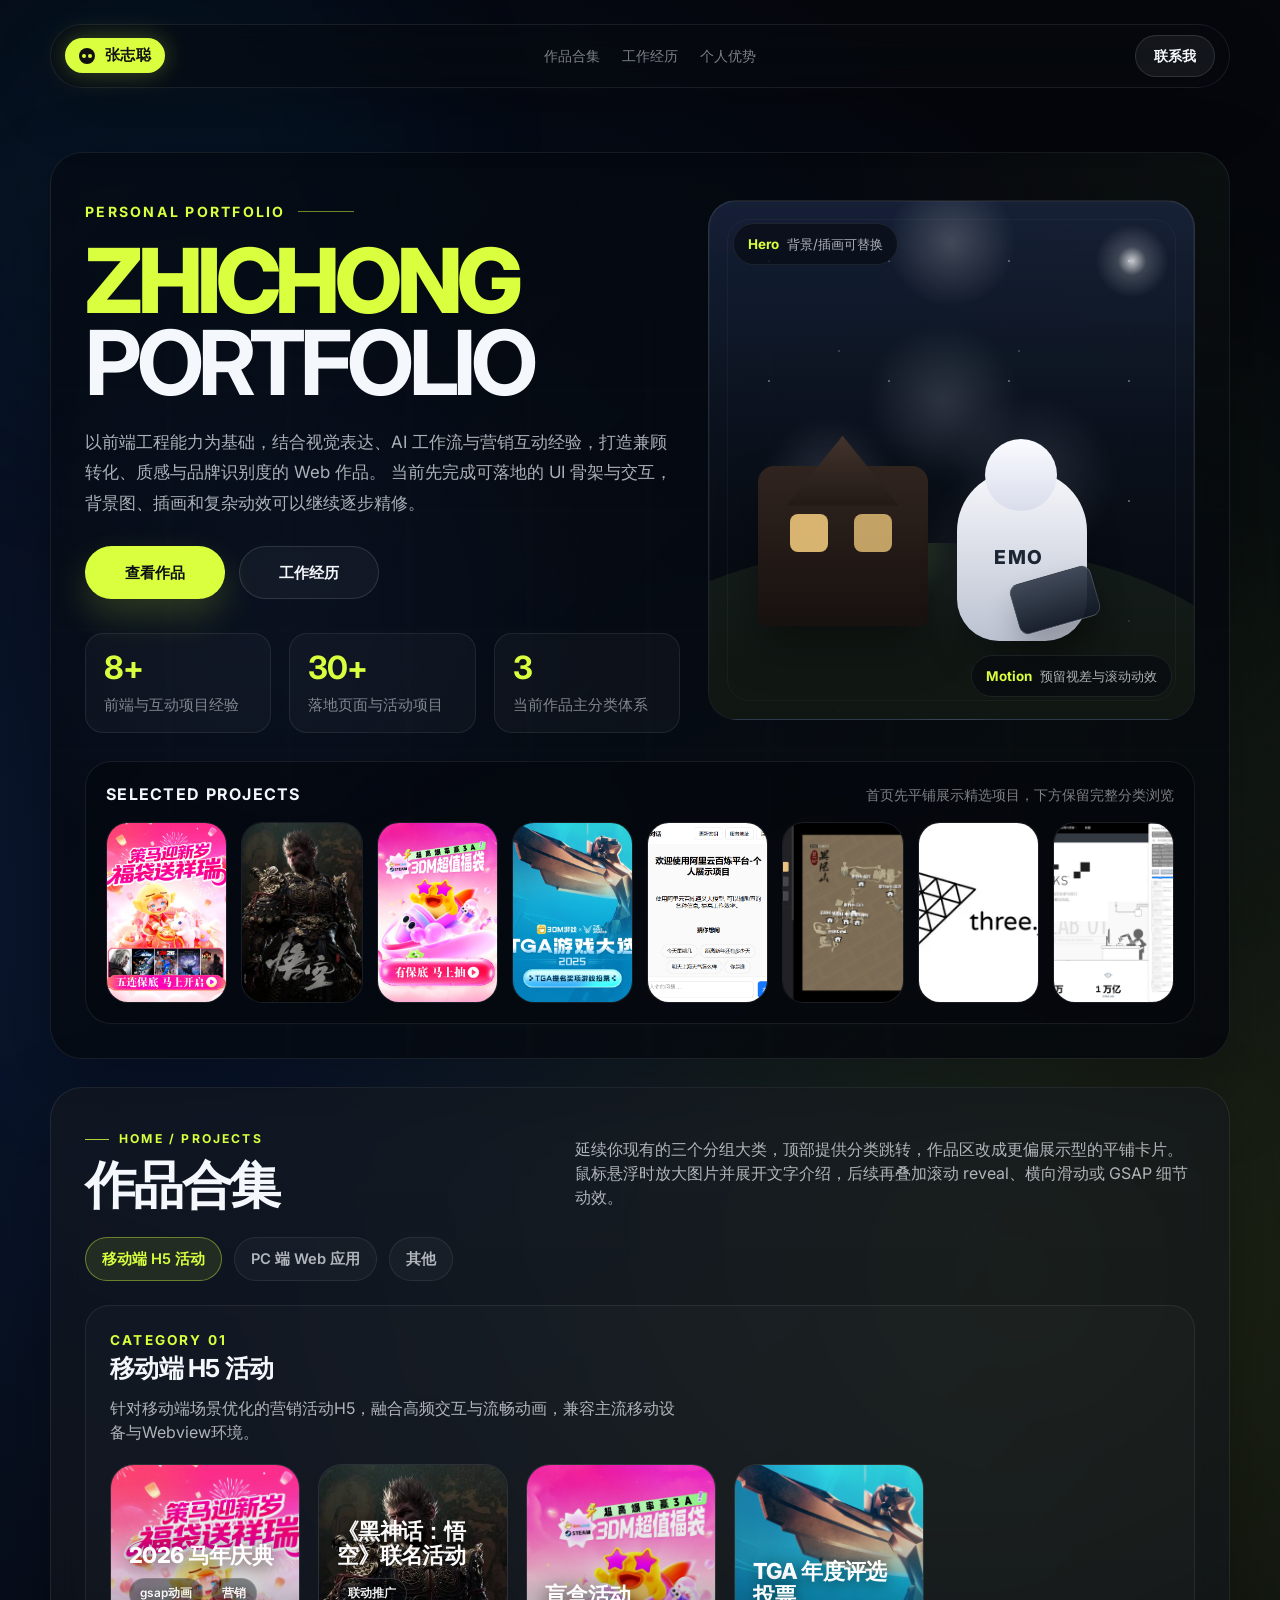
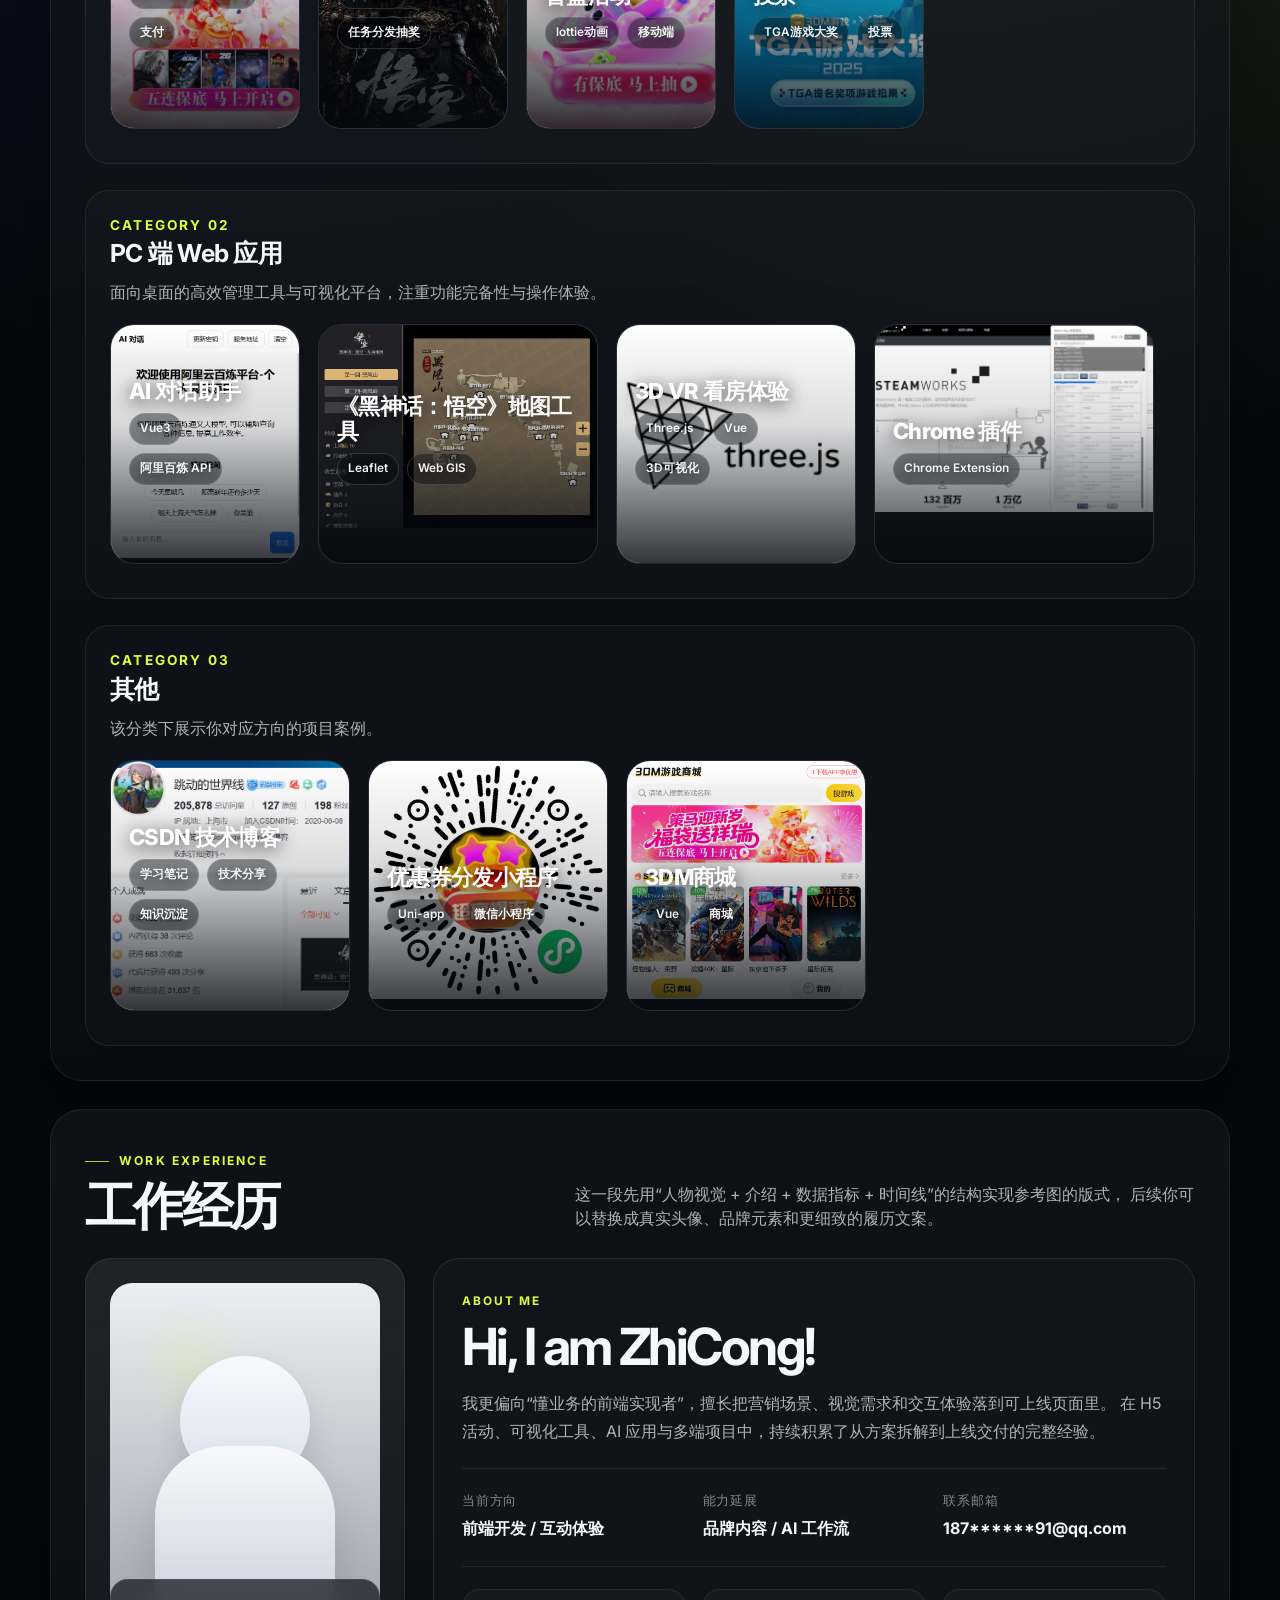
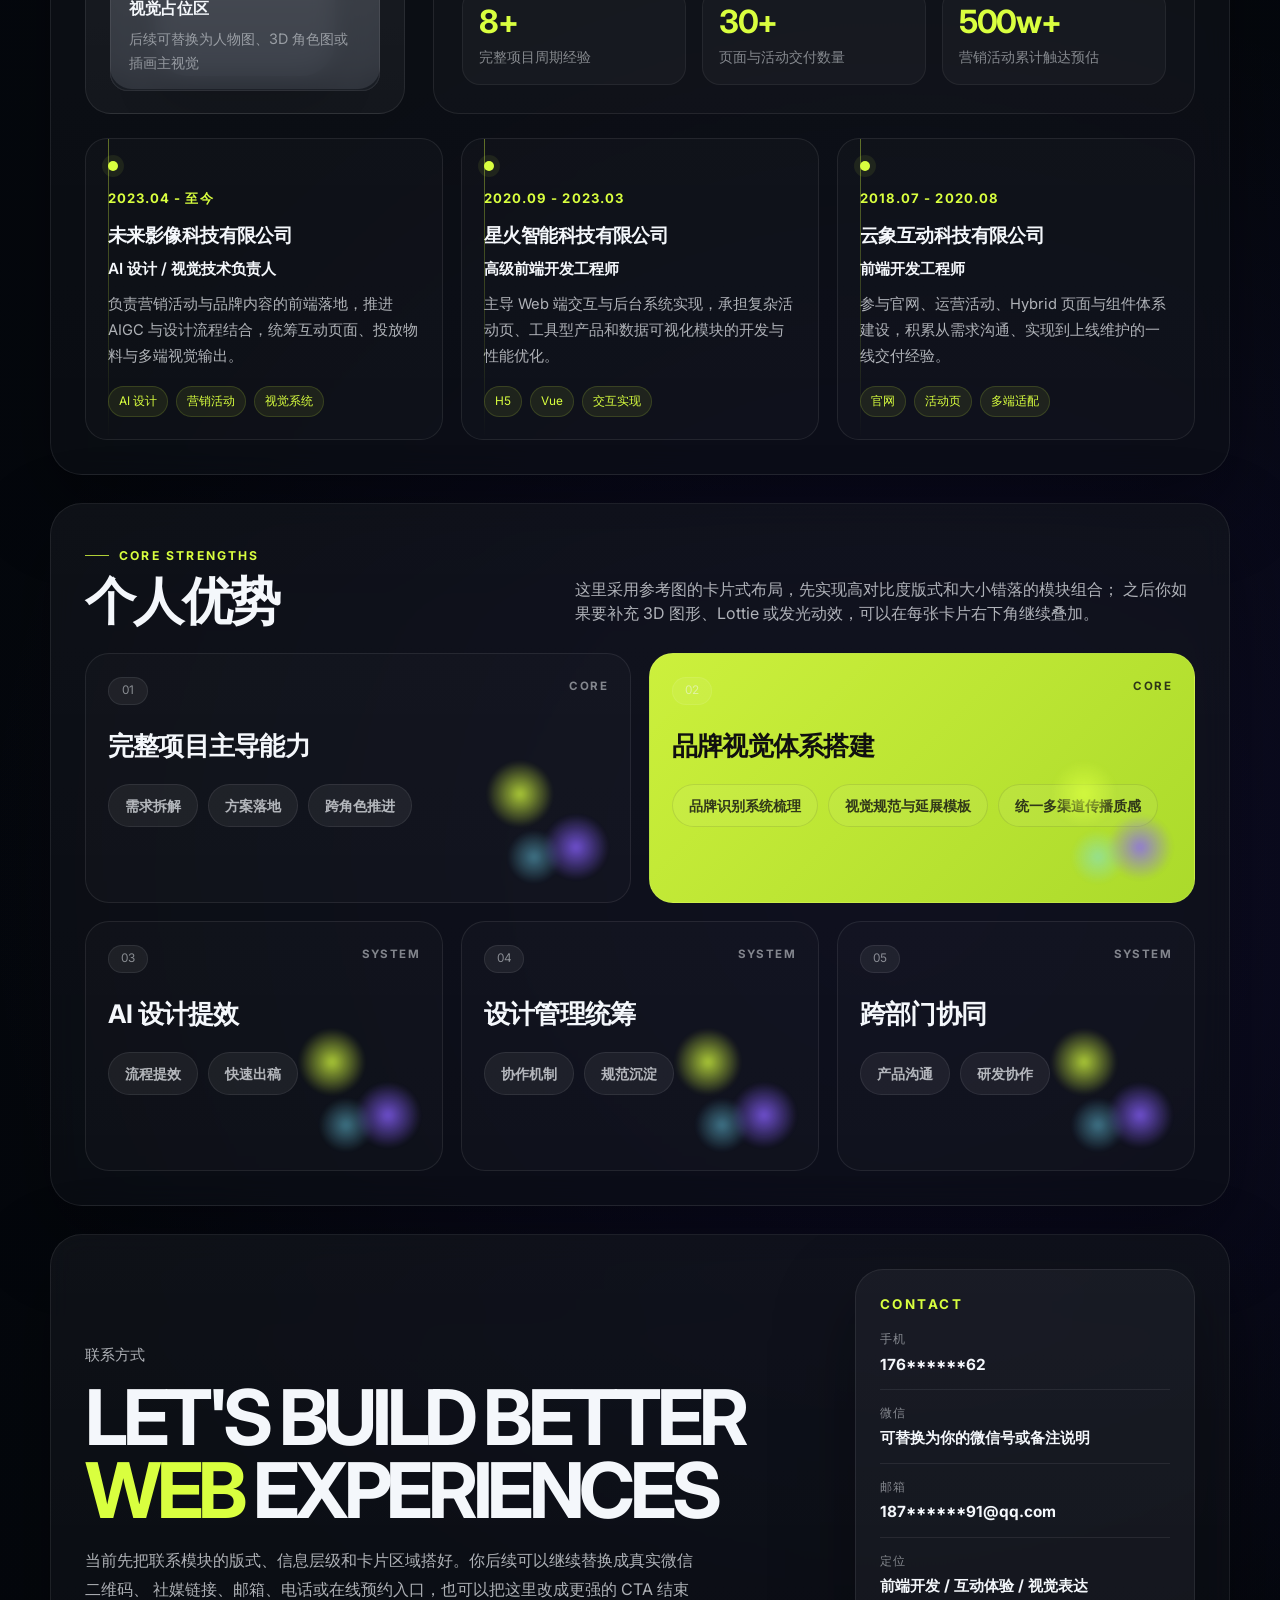
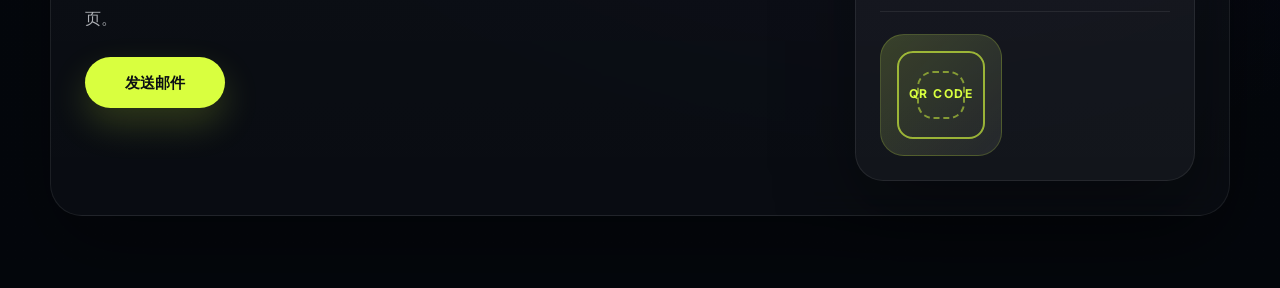
==== commit bbd74045: "新版界面" ====
--- a/index.html
+++ b/index.html
@@ -3,22 +3,28 @@
 <head>
     <meta charset="UTF-8">
     <meta name="viewport" content="width=device-width, initial-scale=1.0">
-    <title>前端开发作品集</title>
+    <title>张志聪 | 作品集</title>
     <link rel="icon" type="image/svg+xml" href="man.svg">
-    <link href="https://fonts.googleapis.com/css2?family=Inter:wght@400;500;600;700&display=swap" rel="stylesheet">
+    <link href="https://fonts.googleapis.com/css2?family=Inter:wght@400;500;600;700;800&display=swap" rel="stylesheet">
     <style>
         :root {
-            --primary-color: #3b82f6; /* 更明亮的蓝色 */
-            --primary-dark: #2563eb;
-            --text-color: #111827;
-            --text-light: #6b7280;
-            --bg-color: #f3f4f6;
-            --card-bg: #ffffff;
-            --border-color: #e5e7eb;
-            --transition: all 0.3s cubic-bezier(0.4, 0, 0.2, 1);
-            --shadow-sm: 0 1px 2px 0 rgba(0, 0, 0, 0.05);
-            --shadow-md: 0 4px 6px -1px rgba(0, 0, 0, 0.1), 0 2px 4px -1px rgba(0, 0, 0, 0.06);
-            --shadow-lg: 0 10px 15px -3px rgba(0, 0, 0, 0.1), 0 4px 6px -2px rgba(0, 0, 0, 0.05);
+            --bg: #06090f;
+            --bg-soft: rgba(15, 20, 32, 0.78);
+            --panel: rgba(10, 15, 26, 0.72);
+            --panel-strong: rgba(12, 18, 29, 0.92);
+            --line: rgba(255, 255, 255, 0.08);
+            --line-strong: rgba(217, 255, 63, 0.2);
+            --text: #f4f7fb;
+            --text-muted: rgba(244, 247, 251, 0.7);
+            --text-faint: rgba(244, 247, 251, 0.5);
+            --accent: #d9ff3f;
+            --accent-dark: #a7d711;
+            --radius-xl: 32px;
+            --radius-lg: 24px;
+            --radius-md: 18px;
+            --shadow: 0 30px 80px rgba(0, 0, 0, 0.35);
+            --transition: 280ms cubic-bezier(0.22, 1, 0.36, 1);
+            --content-width: min(1180px, calc(100vw - 48px));
         }
 
         * {
@@ -27,496 +33,1371 @@
             box-sizing: border-box;
         }
 
+        html {
+            scroll-behavior: smooth;
+        }
+
         body {
-            font-family: 'Inter', -apple-system, BlinkMacSystemFont, "Segoe UI", Roboto, "Helvetica Neue", Arial, sans-serif;
-            background-color: var(--bg-color);
-            color: var(--text-color);
-            line-height: 1.6;
-            padding-bottom: 80px;
-            /* 背景纹理 */
-            background-image: radial-gradient(#e5e7eb 1px, transparent 1px);
-            background-size: 24px 24px;
-        }
-
-        /* 头部样式 */
-        header {
-            background: linear-gradient(135deg, #ffffff 0%, #f9fafb 100%);
-            padding: 5rem 2rem;
-            text-align: center;
-            border-bottom: 1px solid var(--border-color);
-            margin-bottom: 3rem;
+            min-height: 100vh;
+            font-family: 'Inter', -apple-system, BlinkMacSystemFont, "Segoe UI", sans-serif;
+            color: var(--text);
+            background:
+                radial-gradient(circle at 20% 18%, rgba(38, 115, 255, 0.16), transparent 25%),
+                radial-gradient(circle at 80% 25%, rgba(217, 255, 63, 0.14), transparent 20%),
+                radial-gradient(circle at 70% 80%, rgba(91, 51, 255, 0.12), transparent 22%),
+                linear-gradient(180deg, #05070d 0%, #05080e 35%, #04070c 100%);
+            line-height: 1.5;
+            overflow-x: hidden;
+        }
+
+        body::before,
+        body::after {
+            content: '';
+            position: fixed;
+            inset: auto;
+            width: 42vw;
+            height: 42vw;
+            border-radius: 50%;
+            filter: blur(100px);
+            opacity: 0.25;
+            pointer-events: none;
+            z-index: 0;
+        }
+
+        body::before {
+            top: -8vw;
+            left: -10vw;
+            background: rgba(22, 159, 255, 0.22);
+        }
+
+        body::after {
+            right: -10vw;
+            bottom: 6vh;
+            background: rgba(154, 255, 75, 0.16);
+        }
+
+        a {
+            color: inherit;
+            text-decoration: none;
+        }
+
+        button,
+        input,
+        textarea {
+            font: inherit;
+        }
+
+        button {
+            border: 0;
+            background: none;
+            color: inherit;
+        }
+
+        img {
+            display: block;
+            max-width: 100%;
+        }
+
+        .page-shell {
             position: relative;
+            z-index: 1;
+            width: var(--content-width);
+            margin: 0 auto;
+            padding: 24px 0 72px;
+        }
+
+        .site-header {
+            position: sticky;
+            top: 18px;
+            z-index: 20;
+            display: flex;
+            align-items: center;
+            justify-content: space-between;
+            gap: 20px;
+            padding: 10px 14px;
+            border: 1px solid rgba(255, 255, 255, 0.08);
+            background: rgba(7, 10, 16, 0.55);
+            backdrop-filter: blur(24px);
+            border-radius: 999px;
+            box-shadow: 0 20px 60px rgba(0, 0, 0, 0.24);
+        }
+
+        .brand {
+            display: inline-flex;
+            align-items: center;
+            gap: 10px;
+            padding: 6px 14px;
+            border-radius: 999px;
+            background: var(--accent);
+            color: #111;
+            font-size: 0.95rem;
+            font-weight: 800;
+            letter-spacing: 0.02em;
+            box-shadow: 0 0 24px rgba(217, 255, 63, 0.28);
+        }
+
+        .brand-mark {
+            width: 16px;
+            height: 16px;
+            border-radius: 50%;
+            background: #111;
+            position: relative;
+            flex-shrink: 0;
+        }
+
+        .brand-mark::before,
+        .brand-mark::after {
+            content: '';
+            position: absolute;
+            top: 50%;
+            width: 4px;
+            height: 4px;
+            margin-top: -2px;
+            border-radius: 50%;
+            background: var(--accent);
+        }
+
+        .brand-mark::before {
+            left: 3px;
+        }
+
+        .brand-mark::after {
+            right: 3px;
+        }
+
+        .site-nav {
+            display: flex;
+            align-items: center;
+            gap: 22px;
+        }
+
+        .site-nav a {
+            font-size: 0.9rem;
+            color: var(--text-faint);
+            transition: color var(--transition);
+        }
+
+        .site-nav a:hover,
+        .site-nav a:focus-visible {
+            color: var(--text);
+        }
+
+        .header-cta {
+            padding: 9px 18px;
+            border-radius: 999px;
+            border: 1px solid rgba(255, 255, 255, 0.12);
+            background: rgba(255, 255, 255, 0.06);
+            color: var(--text);
+            font-size: 0.9rem;
+            font-weight: 600;
+            transition: transform var(--transition), border-color var(--transition), background var(--transition);
+        }
+
+        .header-cta:hover,
+        .header-cta:focus-visible {
+            transform: translateY(-1px);
+            border-color: rgba(217, 255, 63, 0.5);
+            background: rgba(217, 255, 63, 0.08);
+        }
+
+        main {
+            margin-top: 28px;
+        }
+
+        section {
+            position: relative;
+            scroll-margin-top: 110px;
+        }
+
+        .section-shell {
+            padding: 34px;
+            border: 1px solid var(--line);
+            border-radius: var(--radius-xl);
+            background:
+                linear-gradient(180deg, rgba(255, 255, 255, 0.04), rgba(255, 255, 255, 0.02)),
+                rgba(6, 9, 15, 0.62);
+            backdrop-filter: blur(14px);
+            box-shadow: var(--shadow);
+        }
+
+        .section-header {
+            display: flex;
+            justify-content: space-between;
+            align-items: flex-end;
+            gap: 24px;
+            margin-bottom: 28px;
+        }
+
+        .section-kicker {
+            display: inline-flex;
+            align-items: center;
+            gap: 10px;
+            margin-bottom: 10px;
+            color: var(--accent);
+            font-size: 0.76rem;
+            font-weight: 700;
+            letter-spacing: 0.18em;
+            text-transform: uppercase;
+        }
+
+        .section-kicker::before {
+            content: '';
+            width: 24px;
+            height: 1px;
+            background: currentColor;
+            opacity: 0.8;
+        }
+
+        .section-title {
+            font-size: clamp(2rem, 4vw, 3.65rem);
+            line-height: 0.98;
+            letter-spacing: -0.05em;
+        }
+
+        .section-desc {
+            max-width: 620px;
+            color: var(--text-muted);
+            font-size: 1rem;
+        }
+
+        .hero-section {
+            min-height: calc(100vh - 80px);
+            padding-top: 36px;
+        }
+
+        .hero-shell {
             overflow: hidden;
-        }
-        
-        header::before {
+            min-height: calc(100vh - 120px);
+            display: grid;
+            align-content: space-between;
+            gap: 28px;
+            background:
+                linear-gradient(135deg, rgba(5, 9, 16, 0.64), rgba(5, 8, 13, 0.88)),
+                radial-gradient(circle at top right, rgba(217, 255, 63, 0.14), transparent 26%),
+                radial-gradient(circle at 20% 50%, rgba(88, 146, 255, 0.16), transparent 30%);
+        }
+
+        .hero-shell::before {
             content: '';
             position: absolute;
-            top: 0;
+            inset: 0;
+            background:
+                linear-gradient(transparent 95%, rgba(255, 255, 255, 0.05) 96%),
+                linear-gradient(90deg, transparent 95%, rgba(255, 255, 255, 0.05) 96%);
+            background-size: 100% 120px, 120px 100%;
+            opacity: 0.08;
+            pointer-events: none;
+        }
+
+        .hero-top {
+            display: grid;
+            grid-template-columns: minmax(0, 1.1fr) minmax(340px, 0.9fr);
+            gap: 28px;
+            align-items: center;
+        }
+
+        .hero-copy {
+            position: relative;
+            z-index: 1;
+            padding-top: 12px;
+        }
+
+        .hero-eyebrow {
+            display: inline-flex;
+            align-items: center;
+            gap: 12px;
+            margin-bottom: 18px;
+            color: var(--accent);
+            font-size: 0.88rem;
+            font-weight: 700;
+            letter-spacing: 0.16em;
+            text-transform: uppercase;
+        }
+
+        .hero-eyebrow::after {
+            content: '';
+            width: 56px;
+            height: 1px;
+            background: rgba(217, 255, 63, 0.5);
+        }
+
+        .hero-title {
+            max-width: 700px;
+            font-size: clamp(3rem, 7vw, 6rem);
+            line-height: 0.92;
+            letter-spacing: -0.06em;
+            text-transform: uppercase;
+        }
+
+        .hero-title strong {
+            color: var(--accent);
+            font-weight: 800;
+        }
+
+        .hero-subtitle {
+            margin-top: 22px;
+            max-width: 600px;
+            color: var(--text-muted);
+            font-size: 1.06rem;
+            line-height: 1.8;
+        }
+
+        .hero-actions {
+            display: flex;
+            flex-wrap: wrap;
+            gap: 14px;
+            margin-top: 28px;
+        }
+
+        .primary-btn,
+        .secondary-btn {
+            display: inline-flex;
+            align-items: center;
+            justify-content: center;
+            min-width: 140px;
+            padding: 14px 22px;
+            border-radius: 999px;
+            font-size: 0.96rem;
+            font-weight: 700;
+            transition: transform var(--transition), box-shadow var(--transition), border-color var(--transition), background var(--transition);
+        }
+
+        .primary-btn {
+            background: var(--accent);
+            color: #0b0f14;
+            box-shadow: 0 16px 36px rgba(217, 255, 63, 0.18);
+        }
+
+        .secondary-btn {
+            border: 1px solid rgba(255, 255, 255, 0.12);
+            background: rgba(255, 255, 255, 0.04);
+            color: var(--text);
+        }
+
+        .primary-btn:hover,
+        .secondary-btn:hover,
+        .primary-btn:focus-visible,
+        .secondary-btn:focus-visible {
+            transform: translateY(-2px);
+        }
+
+        .hero-stats {
+            display: grid;
+            grid-template-columns: repeat(3, minmax(0, 1fr));
+            gap: 18px;
+            margin-top: 34px;
+        }
+
+        .hero-stat {
+            padding: 18px 18px 16px;
+            border: 1px solid rgba(255, 255, 255, 0.08);
+            border-radius: var(--radius-md);
+            background: rgba(255, 255, 255, 0.03);
+        }
+
+        .hero-stat strong {
+            display: block;
+            margin-bottom: 8px;
+            color: var(--accent);
+            font-size: 2rem;
+            line-height: 1;
+            letter-spacing: -0.04em;
+        }
+
+        .hero-stat span {
+            color: var(--text-faint);
+            font-size: 0.92rem;
+        }
+
+        .hero-visual {
+            position: relative;
+            min-height: 520px;
+            border-radius: 28px;
+            overflow: hidden;
+            border: 1px solid rgba(255, 255, 255, 0.1);
+            background:
+                linear-gradient(180deg, rgba(255, 255, 255, 0.02), rgba(0, 0, 0, 0.2)),
+                radial-gradient(circle at 50% 8%, rgba(255, 255, 255, 0.2), transparent 12%),
+                linear-gradient(180deg, rgba(22, 36, 66, 0.7) 0%, rgba(10, 18, 31, 0.9) 45%, rgba(5, 8, 13, 1) 100%);
+            box-shadow: inset 0 0 0 1px rgba(255, 255, 255, 0.04);
+        }
+
+        .hero-visual::before {
+            content: '';
+            position: absolute;
+            top: 24px;
+            right: 26px;
+            width: 72px;
+            height: 72px;
+            border-radius: 50%;
+            background: radial-gradient(circle, rgba(255, 255, 255, 0.85) 0%, rgba(255, 255, 255, 0.2) 28%, transparent 72%);
+            opacity: 0.9;
+        }
+
+        .hero-visual::after {
+            content: '';
+            position: absolute;
+            inset: 18px;
+            border-radius: 22px;
+            border: 1px solid rgba(255, 255, 255, 0.04);
+            pointer-events: none;
+        }
+
+        .visual-stars {
+            position: absolute;
+            inset: 0;
+            background-image:
+                radial-gradient(circle, rgba(255, 255, 255, 0.95) 0 1px, transparent 1.2px),
+                radial-gradient(circle, rgba(255, 255, 255, 0.55) 0 0.8px, transparent 1px);
+            background-size: 120px 120px, 180px 180px;
+            background-position: 0 0, 40px 60px;
+            opacity: 0.32;
+        }
+
+        .visual-clouds {
+            position: absolute;
+            inset: 18% 8% 8%;
+            border-radius: 50%;
+            background:
+                radial-gradient(circle at 20% 50%, rgba(199, 214, 245, 0.22), transparent 18%),
+                radial-gradient(circle at 48% 28%, rgba(220, 228, 246, 0.2), transparent 22%),
+                radial-gradient(circle at 70% 48%, rgba(192, 210, 241, 0.18), transparent 24%),
+                radial-gradient(circle at 54% 72%, rgba(210, 221, 242, 0.1), transparent 24%);
+            filter: blur(6px);
+            opacity: 0.8;
+        }
+
+        .visual-ground {
+            position: absolute;
             left: 0;
-            width: 100%;
-            height: 4px;
-            background: linear-gradient(90deg, var(--primary-color), #8b5cf6);
-        }
-
-        header h1 {
-            font-size: 3rem;
-            margin-bottom: 1rem;
-            color: #111827;
+            right: 0;
+            bottom: 0;
+            height: 34%;
+            background:
+                radial-gradient(circle at 35% 0%, rgba(105, 140, 78, 0.5), transparent 20%),
+                linear-gradient(180deg, rgba(39, 53, 38, 0.4), rgba(17, 24, 19, 0.95));
+            clip-path: ellipse(72% 100% at 45% 100%);
+        }
+
+        .visual-cabin {
+            position: absolute;
+            left: 10%;
+            bottom: 18%;
+            width: 170px;
+            height: 160px;
+            border-radius: 16px 16px 8px 8px;
+            background: linear-gradient(180deg, #30241f 0%, #17110f 100%);
+            box-shadow: 0 24px 42px rgba(0, 0, 0, 0.34);
+        }
+
+        .visual-cabin::before {
+            content: '';
+            position: absolute;
+            left: 18px;
+            top: -30px;
+            width: 134px;
+            height: 70px;
+            background: linear-gradient(180deg, #43332c, #221a16);
+            clip-path: polygon(8% 100%, 50% 0, 92% 100%);
+        }
+
+        .visual-cabin::after {
+            content: '';
+            position: absolute;
+            left: 32px;
+            top: 48px;
+            width: 38px;
+            height: 38px;
+            border-radius: 8px;
+            background: rgba(255, 214, 132, 0.82);
+            box-shadow: 64px 0 0 rgba(255, 214, 132, 0.72);
+        }
+
+        .visual-figure {
+            position: absolute;
+            right: 22%;
+            bottom: 15%;
+            width: 130px;
+            height: 170px;
+            border-radius: 60px 60px 42px 42px;
+            background: linear-gradient(180deg, #f6f7fb 0%, #bcc2d1 100%);
+            box-shadow: 0 20px 34px rgba(0, 0, 0, 0.28);
+        }
+
+        .visual-figure::before {
+            content: '';
+            position: absolute;
+            left: 28px;
+            top: -32px;
+            width: 72px;
+            height: 72px;
+            border-radius: 50%;
+            background: linear-gradient(180deg, #fafbff 0%, #d9ddeb 100%);
+        }
+
+        .visual-figure::after {
+            content: 'EMO';
+            position: absolute;
+            left: 37px;
+            top: 72px;
+            color: #1c2534;
+            font-size: 1.2rem;
             font-weight: 800;
-            letter-spacing: -0.025em;
-            background: linear-gradient(90deg, #111827, #4b5563);
-            -webkit-background-clip: text;
-            -webkit-text-fill-color: transparent;
-        }
-
-        header p {
-            color: var(--text-light);
-            font-size: 1.25rem;
-            max-width: 640px;
-            margin: 0 auto;
-            line-height: 1.75;
-        }
-
-        /* 容器 */
-        .container {
-            max-width: 1200px;
-            margin: 0 auto;
-            padding: 0 1.5rem;
-        }
-
-        /* 分组样式 */
-        .group-section {
-            margin-bottom: 2.5rem;
-            background: var(--card-bg);
-            border-radius: 16px;
-            overflow: hidden;
-            box-shadow: var(--shadow-sm);
-            border: 1px solid var(--border-color);
-            transition: var(--transition);
-        }
-        
-        .group-section:hover {
-            box-shadow: var(--shadow-md);
-        }
-
-        .group-header {
-            padding: 1.5rem 2rem;
-            background: #ffffff;
-            cursor: pointer;
+            letter-spacing: 0.08em;
+        }
+
+        .visual-laptop {
+            position: absolute;
+            right: 20%;
+            bottom: 18%;
+            width: 84px;
+            height: 52px;
+            border-radius: 10px;
+            border: 1px solid rgba(255, 255, 255, 0.16);
+            background: linear-gradient(180deg, rgba(48, 58, 74, 0.9), rgba(19, 26, 38, 0.96));
+            transform: rotate(-16deg);
+            box-shadow: 0 20px 30px rgba(0, 0, 0, 0.24);
+        }
+
+        .visual-badge {
+            position: absolute;
+            display: inline-flex;
+            align-items: center;
+            gap: 8px;
+            padding: 10px 14px;
+            border-radius: 999px;
+            background: rgba(7, 10, 16, 0.64);
+            border: 1px solid rgba(255, 255, 255, 0.08);
+            backdrop-filter: blur(12px);
+            font-size: 0.84rem;
+            color: var(--text-muted);
+        }
+
+        .visual-badge strong {
+            color: var(--accent);
+        }
+
+        .visual-badge.top {
+            left: 24px;
+            top: 22px;
+        }
+
+        .visual-badge.bottom {
+            right: 22px;
+            bottom: 22px;
+        }
+
+        .showcase-panel {
+            position: relative;
+            padding: 20px;
+            border-radius: 26px;
+            border: 1px solid rgba(255, 255, 255, 0.08);
+            background: rgba(3, 6, 11, 0.45);
+        }
+
+        .showcase-head {
             display: flex;
             justify-content: space-between;
             align-items: center;
-            user-select: none;
+            gap: 16px;
+            margin-bottom: 16px;
+        }
+
+        .showcase-head h2 {
+            font-size: 1rem;
+            letter-spacing: 0.08em;
+            text-transform: uppercase;
+        }
+
+        .showcase-head span {
+            color: var(--text-faint);
+            font-size: 0.88rem;
+        }
+
+        .showcase-track {
+            display: grid;
+            grid-template-columns: repeat(8, minmax(110px, 1fr));
+            gap: 14px;
+        }
+
+        .showcase-item {
             position: relative;
-        }
-
-        /* 标题左侧装饰条 */
-        .group-header::before {
-            content: '';
-            position: absolute;
-            left: 0;
-            top: 50%;
-            transform: translateY(-50%);
-            height: 24px;
-            width: 4px;
-            background-color: var(--primary-color);
-            border-radius: 0 4px 4px 0;
-            opacity: 0;
-            transition: opacity 0.3s;
-        }
-        
-        .group-header:hover::before {
-            opacity: 1;
-        }
-
-        .group-info {
-            flex: 1;
-        }
-
-        .group-title {
-            font-size: 1.35rem;
-            font-weight: 700;
-            color: #1f2937;
-            display: flex;
-            align-items: center;
-            gap: 0.75rem;
-            letter-spacing: -0.01em;
-        }
-
-        .group-desc {
-            color: var(--text-light);
-            margin-top: 0.25rem;
-            font-size: 0.95rem;
-        }
-
-        .toggle-icon {
-            width: 24px;
-            height: 24px;
-            transition: transform 0.4s cubic-bezier(0.68, -0.55, 0.265, 1.55);
-            color: #9ca3af;
-            background-color: #f3f4f6;
-            border-radius: 50%;
-            padding: 4px;
-        }
-        
-        .group-header:hover .toggle-icon {
-            color: var(--primary-color);
-            background-color: #eff6ff;
-        }
-
-        .group-header.expanded .toggle-icon {
-            transform: rotate(180deg);
-        }
-
-        /* 内容区域 - 动画核心逻辑 */
-        .group-content-wrapper {
-            display: grid;
-            grid-template-rows: 0fr;
-            transition: grid-template-rows 0.4s cubic-bezier(0.4, 0, 0.2, 1);
-        }
-
-        .group-content-wrapper.expanded {
-            grid-template-rows: 1fr;
-        }
-
-        .group-content-inner {
+            min-height: 132px;
             overflow: hidden;
-        }
-
-        .group-content {
-            padding: 0 1.5rem 1.5rem 1.5rem;
-            display: flex;
-            flex-wrap: wrap;
-            gap: 20px;
-            /* 解决 overflow hidden 导致的 margin collapse 问题 */
-            padding-top: 1rem; 
-        }
-
-        /* 卡片样式 */
-        .card {
-            /* Flex 布局适配: 基础宽 240px，允许伸缩 */
-            flex: 1 1 240px;
-            background: var(--card-bg);
-            border-radius: 12px;
-            overflow: hidden;
-            box-shadow: var(--shadow-sm);
-            transition: var(--transition);
-            cursor: pointer;
-            text-decoration: none;
-            color: inherit;
-            display: flex;
-            flex-direction: column;
-            border: 1px solid var(--border-color);
-            height: 100%;
-            position: relative;
-        }
-
-        .card:hover {
-            transform: translateY(-6px);
-            box-shadow: var(--shadow-lg);
-            border-color: #bfdbfe;
-        }
-
-        .card-image-wrapper {
-            width: 100%;
-            height: 150px;
-            overflow: hidden;
-            position: relative;
-        }
-
-        .card-image-wrapper[style*="aspect-ratio"] {
-            height: auto !important;
-        }
-
-        .card-image {
+            border-radius: 22px;
+            border: 1px solid rgba(255, 255, 255, 0.06);
+            background: rgba(255, 255, 255, 0.03);
+        }
+
+        .showcase-item img {
             width: 100%;
             height: 100%;
             object-fit: cover;
-            object-position: center;
-            background-color: #e5e7eb;
-            transition: transform 0.5s ease;
-        }
-
-        .card:hover .card-image {
-            transform: scale(1.05);
-        }
-        
-        /* 图片上的遮罩层，提升质感 */
-        .card-image-wrapper::after {
-            content: '';
-            position: absolute;
-            top: 0;
-            left: 0;
+            transition: transform var(--transition), filter var(--transition);
+        }
+
+        .showcase-item::after {
+            content: attr(data-title);
+            position: absolute;
+            inset: auto 10px 10px;
+            padding: 10px 12px;
+            border-radius: 14px;
+            background: rgba(0, 0, 0, 0.42);
+            color: #fff;
+            font-size: 0.78rem;
+            font-weight: 600;
+            line-height: 1.4;
+            opacity: 0;
+            transform: translateY(12px);
+            transition: opacity var(--transition), transform var(--transition);
+        }
+
+        .showcase-item:hover img {
+            transform: scale(1.08);
+            filter: saturate(1.08);
+        }
+
+        .showcase-item:hover::after {
+            opacity: 1;
+            transform: translateY(0);
+        }
+
+        .projects-section,
+        .experience-section,
+        .strengths-section,
+        .contact-section {
+            margin-top: 28px;
+        }
+
+        .project-filter {
+            display: flex;
+            flex-wrap: wrap;
+            gap: 12px;
+            margin-bottom: 24px;
+        }
+
+        .filter-chip {
+            padding: 10px 16px;
+            border-radius: 999px;
+            border: 1px solid rgba(255, 255, 255, 0.08);
+            background: rgba(255, 255, 255, 0.03);
+            color: var(--text-muted);
+            font-size: 0.92rem;
+            font-weight: 600;
+            cursor: pointer;
+            transition: transform var(--transition), border-color var(--transition), color var(--transition), background var(--transition);
+        }
+
+        .filter-chip:hover,
+        .filter-chip:focus-visible {
+            transform: translateY(-1px);
+            border-color: rgba(217, 255, 63, 0.28);
+            color: var(--text);
+        }
+
+        .filter-chip.is-active {
+            background: rgba(217, 255, 63, 0.1);
+            border-color: rgba(217, 255, 63, 0.4);
+            color: var(--accent);
+        }
+
+        .project-groups {
+            display: flex;
+            flex-direction: column;
+            gap: 26px;
+            width: 100%;
+            max-width: 100%;
+            min-width: 0;
+            overflow: hidden;
+            box-sizing: border-box;
+        }
+
+        .project-group {
+            display: block;
+            padding: 24px;
+            border-radius: 24px;
+            border: 1px solid rgba(255, 255, 255, 0.07);
+            background: rgba(255, 255, 255, 0.02);
+            width: 100%;
+            max-width: 100%;
+            min-width: 0;
+            overflow: hidden;
+            box-sizing: border-box;
+            flex: 0 0 auto;
+        }
+
+        .project-group-header {
+            display: flex;
+            justify-content: space-between;
+            gap: 18px;
+            margin-bottom: 20px;
+        }
+
+        .project-group-title {
+            font-size: 1.55rem;
+            letter-spacing: -0.03em;
+        }
+
+        .project-group-desc {
+            max-width: 580px;
+            margin-top: 8px;
+            color: var(--text-muted);
+        }
+
+        .project-group-index {
+            color: var(--accent);
+            font-size: 0.85rem;
+            font-weight: 700;
+            letter-spacing: 0.16em;
+            text-transform: uppercase;
+            white-space: nowrap;
+        }
+
+        .project-grid {
+            display: flex;
+            flex-wrap: nowrap;
+            gap: 18px;
+            width: 100%;
+            max-width: 100%;
+            min-width: 0;
+            overflow-x: auto;
+            overflow-y: hidden;
+            padding-bottom: 10px;
+            -webkit-overflow-scrolling: touch;
+            scrollbar-width: none;
+            box-sizing: border-box;
+        }
+
+        .project-grid::-webkit-scrollbar {
+            width: 0;
+            height: 0;
+        }
+
+        .project-card {
+            position: relative;
+            overflow: hidden;
+            border-radius: 24px;
+            border: 1px solid rgba(255, 255, 255, 0.08);
+            background: rgba(255, 255, 255, 0.03);
+            cursor: pointer;
+            transition: transform var(--transition), border-color var(--transition), box-shadow var(--transition);
+            flex: 0 0 auto;
+            width: min(var(--card-width, clamp(180px, 15vw, 260px)), 100%);
+        }
+
+        .project-card:hover,
+        .project-card:focus-visible {
+            transform: translateY(-6px) scale(1.015);
+            border-color: rgba(217, 255, 63, 0.38);
+            box-shadow: 0 22px 50px rgba(0, 0, 0, 0.28);
+        }
+
+        .project-card-media {
+            position: relative;
+            width: 100%;
+            aspect-ratio: var(--card-ratio, 16 / 9);
+            overflow: hidden;
+        }
+
+        .project-card-media img {
             width: 100%;
             height: 100%;
-            background: linear-gradient(to bottom, transparent 0%, rgba(0,0,0,0.05) 100%);
+            object-fit: cover;
+            object-position: left top;
+            position: absolute;
+            inset: 0;
+            transition: transform 420ms cubic-bezier(0.22, 1, 0.36, 1), filter 420ms cubic-bezier(0.22, 1, 0.36, 1);
+        }
+
+        .project-card:hover .project-card-media img,
+        .project-card:focus-visible .project-card-media img {
+            transform: scale(1.1);
+            filter: saturate(1.12);
+        }
+
+        .project-card::after {
+            content: '';
+            position: absolute;
+            inset: 0;
+            background:
+                linear-gradient(180deg, rgba(6, 9, 15, 0) 0%, rgba(6, 9, 15, 0.14) 42%, rgba(6, 9, 15, 0.82) 100%);
+            pointer-events: none;
+        }
+
+        .project-card-content {
+            position: absolute;
+            inset: auto 18px 18px;
+            z-index: 1;
+            display: grid;
+            gap: 10px;
+            max-width: calc(100% - 36px);
+        }
+
+        .project-card-meta {
+            display: flex;
+            flex-wrap: wrap;
+            gap: 8px;
+            transition: opacity var(--transition), transform var(--transition), max-height 320ms ease;
+            max-height: 72px;
+            overflow: hidden;
+        }
+
+        .project-tag {
+            padding: 6px 10px;
+            border-radius: 999px;
+            background: rgba(7, 10, 16, 0.42);
+            border: 1px solid rgba(255, 255, 255, 0.14);
+            font-size: 0.74rem;
+            color: rgba(255, 255, 255, 0.95);
+            font-weight: 600;
+            text-shadow: 0 2px 10px rgba(0, 0, 0, 0.5);
+        }
+
+        .project-card-title {
+            font-size: 1.38rem;
+            letter-spacing: -0.03em;
+            line-height: 1.1;
+            color: rgba(255, 255, 255, 0.98);
+            font-weight: 800;
+            text-shadow: 0 3px 18px rgba(0, 0, 0, 0.72);
+        }
+
+        .project-card-desc {
+            max-width: 100%;
+            color: rgba(255, 255, 255, 0.9);
+            font-size: 0.94rem;
+            line-height: 1.65;
+            max-height: 0;
             opacity: 0;
-            transition: opacity 0.3s;
-            pointer-events: none;
-        }
-        
-        .card:hover .card-image-wrapper::after {
+            overflow: hidden;
+            transform: translateY(12px);
+            transition: max-height 380ms ease, opacity var(--transition), transform var(--transition);
+            text-shadow: 0 2px 14px rgba(0, 0, 0, 0.76);
+        }
+
+        .project-card:hover .project-card-meta,
+        .project-card:focus-visible .project-card-meta {
+            opacity: 0;
+            transform: translateY(-8px);
+            max-height: 0;
+        }
+
+        .project-card:hover .project-card-desc,
+        .project-card:focus-visible .project-card-desc {
+            max-height: 140px;
             opacity: 1;
-        }
-
-        /* 覆盖层 */
-        .card-overlay {
-            position: absolute;
+            transform: translateY(0);
+        }
+
+        .project-card-action {
+            display: inline-flex;
+            align-items: center;
+            gap: 8px;
+            width: fit-content;
+            padding: 10px 14px;
+            border-radius: 999px;
+            background: rgba(7, 10, 16, 0.36);
+            color: #fff;
+            font-size: 0.86rem;
+            font-weight: 700;
+            transform: translateY(8px);
+            opacity: 0;
+            transition: opacity var(--transition), transform var(--transition), background var(--transition);
+            text-shadow: 0 2px 10px rgba(0, 0, 0, 0.5);
+        }
+
+        .project-card:hover .project-card-action,
+        .project-card:focus-visible .project-card-action {
+            opacity: 1;
+            transform: translateY(0);
+            background: rgba(217, 255, 63, 0.16);
+        }
+
+        .experience-grid {
+            display: grid;
+            grid-template-columns: 320px minmax(0, 1fr);
+            gap: 28px;
+            align-items: stretch;
+        }
+
+        .experience-portrait {
+            position: relative;
+            min-height: 400px;
+            padding: 22px;
+            border-radius: 26px;
+            background:
+                linear-gradient(180deg, rgba(255, 255, 255, 0.06), rgba(255, 255, 255, 0.02)),
+                rgba(255, 255, 255, 0.02);
+            border: 1px solid rgba(255, 255, 255, 0.08);
+            overflow: hidden;
+        }
+
+        .portrait-core {
+            position: absolute;
+            inset: 24px;
+            border-radius: 22px;
+            background:
+                radial-gradient(circle at 30% 20%, rgba(217, 255, 63, 0.14), transparent 18%),
+                linear-gradient(180deg, rgba(247, 249, 255, 0.95), rgba(193, 198, 211, 0.74));
+        }
+
+        .portrait-core::before {
+            content: '';
+            position: absolute;
+            left: 50%;
+            top: 18%;
+            width: 130px;
+            height: 130px;
+            margin-left: -65px;
+            border-radius: 50%;
+            background: linear-gradient(180deg, #f7f9ff 0%, #dbe0eb 100%);
+            box-shadow: 0 20px 32px rgba(0, 0, 0, 0.12);
+        }
+
+        .portrait-core::after {
+            content: '';
+            position: absolute;
+            left: 50%;
+            top: 40%;
+            width: 180px;
+            height: 230px;
+            margin-left: -90px;
+            border-radius: 70px 70px 34px 34px;
+            background: linear-gradient(180deg, #f8f9fd 0%, #bcc3d2 100%);
+            box-shadow: 0 30px 46px rgba(0, 0, 0, 0.14);
+        }
+
+        .portrait-label {
+            position: absolute;
+            left: 24px;
+            right: 24px;
+            bottom: 22px;
+            padding: 16px 18px;
+            border-radius: 18px;
+            background: rgba(8, 12, 19, 0.7);
+            border: 1px solid rgba(255, 255, 255, 0.08);
+            backdrop-filter: blur(12px);
+        }
+
+        .portrait-label strong {
+            display: block;
+            margin-bottom: 6px;
+            color: var(--text);
+            font-size: 1rem;
+        }
+
+        .portrait-label span {
+            color: var(--text-faint);
+            font-size: 0.9rem;
+        }
+
+        .experience-summary {
+            padding: 28px;
+            border-radius: 26px;
+            border: 1px solid rgba(255, 255, 255, 0.08);
+            background: rgba(255, 255, 255, 0.02);
+        }
+
+        .summary-kicker {
+            color: var(--accent);
+            font-size: 0.74rem;
+            font-weight: 700;
+            letter-spacing: 0.16em;
+            text-transform: uppercase;
+        }
+
+        .summary-title {
+            margin-top: 10px;
+            font-size: clamp(2rem, 4vw, 3.3rem);
+            line-height: 1;
+            letter-spacing: -0.05em;
+        }
+
+        .summary-copy {
+            margin-top: 16px;
+            color: var(--text-muted);
+            font-size: 1rem;
+            line-height: 1.8;
+        }
+
+        .summary-detail {
+            display: grid;
+            grid-template-columns: repeat(3, minmax(0, 1fr));
+            gap: 18px;
+            margin-top: 22px;
+            padding-top: 22px;
+            border-top: 1px solid rgba(255, 255, 255, 0.08);
+        }
+
+        .detail-item span {
+            display: block;
+            margin-bottom: 6px;
+            color: var(--text-faint);
+            font-size: 0.8rem;
+            letter-spacing: 0.06em;
+            text-transform: uppercase;
+        }
+
+        .detail-item strong {
+            font-size: 1rem;
+            color: var(--text);
+        }
+
+        .metric-grid {
+            display: grid;
+            grid-template-columns: repeat(3, minmax(0, 1fr));
+            gap: 16px;
+            margin-top: 26px;
+            padding-top: 22px;
+            border-top: 1px solid rgba(255, 255, 255, 0.08);
+        }
+
+        .metric-card {
+            padding: 16px;
+            border-radius: 18px;
+            background: rgba(255, 255, 255, 0.03);
+            border: 1px solid rgba(255, 255, 255, 0.06);
+        }
+
+        .metric-card strong {
+            display: block;
+            color: var(--accent);
+            font-size: 2rem;
+            line-height: 1;
+            letter-spacing: -0.04em;
+        }
+
+        .metric-card span {
+            display: block;
+            margin-top: 8px;
+            color: var(--text-faint);
+            font-size: 0.9rem;
+        }
+
+        .timeline {
+            display: grid;
+            grid-template-columns: repeat(3, minmax(0, 1fr));
+            gap: 18px;
+            margin-top: 24px;
+        }
+
+        .timeline-card {
+            position: relative;
+            padding: 22px;
+            border-radius: 22px;
+            border: 1px solid rgba(255, 255, 255, 0.08);
+            background: rgba(255, 255, 255, 0.02);
+            min-height: 240px;
+        }
+
+        .timeline-card::before {
+            content: '';
+            position: absolute;
+            left: 22px;
             top: 0;
-            left: 0;
-            width: 100%;
+            width: 1px;
             height: 100%;
-            background: rgba(0, 0, 0, 0.4);
+            background: linear-gradient(180deg, rgba(217, 255, 63, 0.8), rgba(217, 255, 63, 0));
+            opacity: 0.5;
+        }
+
+        .timeline-dot {
+            width: 10px;
+            height: 10px;
+            margin-bottom: 18px;
+            border-radius: 50%;
+            background: var(--accent);
+            box-shadow: 0 0 0 6px rgba(217, 255, 63, 0.08);
+        }
+
+        .timeline-time {
+            color: var(--accent);
+            font-size: 0.82rem;
+            font-weight: 700;
+            letter-spacing: 0.08em;
+        }
+
+        .timeline-company {
+            margin-top: 12px;
+            font-size: 1.2rem;
+            letter-spacing: -0.03em;
+        }
+
+        .timeline-role {
+            margin-top: 8px;
+            color: var(--text);
+            font-size: 0.96rem;
+            font-weight: 600;
+        }
+
+        .timeline-desc {
+            margin-top: 12px;
+            color: var(--text-muted);
+            font-size: 0.92rem;
+            line-height: 1.75;
+        }
+
+        .timeline-tags {
             display: flex;
+            flex-wrap: wrap;
+            gap: 8px;
+            margin-top: 16px;
+        }
+
+        .timeline-tags span {
+            padding: 6px 10px;
+            border-radius: 999px;
+            background: rgba(217, 255, 63, 0.08);
+            color: var(--accent);
+            font-size: 0.74rem;
+            border: 1px solid rgba(217, 255, 63, 0.14);
+        }
+
+        .strength-grid {
+            display: grid;
+            grid-template-columns: repeat(6, minmax(0, 1fr));
+            gap: 18px;
+        }
+
+        .strength-card {
+            position: relative;
+            min-height: 250px;
+            padding: 22px;
+            border-radius: 24px;
+            border: 1px solid rgba(255, 255, 255, 0.08);
+            background: rgba(255, 255, 255, 0.02);
+            overflow: hidden;
+        }
+
+        .strength-card.highlight {
+            background: linear-gradient(135deg, rgba(217, 255, 63, 0.94), rgba(178, 227, 45, 0.96));
+            color: #111;
+        }
+
+        .strength-card.highlight .strength-label,
+        .strength-card.highlight .strength-note,
+        .strength-card.highlight .strength-list span {
+            color: rgba(17, 17, 17, 0.82);
+            border-color: rgba(17, 17, 17, 0.1);
+        }
+
+        .strength-card.highlight .strength-title {
+            color: #101010;
+        }
+
+        .strength-card.large {
+            grid-column: span 3;
+        }
+
+        .strength-card.small {
+            grid-column: span 2;
+        }
+
+        .strength-id {
+            display: inline-flex;
             align-items: center;
             justify-content: center;
-            opacity: 0;
-            transition: all 0.3s cubic-bezier(0.4, 0, 0.2, 1);
-            backdrop-filter: blur(2px);
-        }
-
-        .card:hover .card-overlay {
-            opacity: 1;
-        }
-
-        .overlay-btn {
-            background: white;
-            color: var(--text-color);
-            padding: 8px 16px;
-            border-radius: 20px;
+            min-width: 40px;
+            height: 28px;
+            padding: 0 10px;
+            border-radius: 999px;
+            background: rgba(255, 255, 255, 0.06);
+            border: 1px solid rgba(255, 255, 255, 0.08);
+            font-size: 0.74rem;
+            color: var(--text-faint);
+        }
+
+        .strength-note {
+            position: absolute;
+            top: 24px;
+            right: 22px;
+            color: var(--text-faint);
+            font-size: 0.72rem;
+            font-weight: 700;
+            letter-spacing: 0.12em;
+            text-transform: uppercase;
+        }
+
+        .strength-title {
+            margin-top: 26px;
+            font-size: clamp(1.55rem, 2vw, 2.2rem);
+            letter-spacing: -0.03em;
+            line-height: 1.2;
+        }
+
+        .strength-list {
+            display: flex;
+            flex-wrap: wrap;
+            gap: 10px;
+            margin-top: 22px;
+        }
+
+        .strength-list span {
+            padding: 10px 16px;
+            border-radius: 999px;
+            background: rgba(255, 255, 255, 0.06);
+            border: 1px solid rgba(255, 255, 255, 0.08);
+            color: var(--text-muted);
             font-size: 0.9rem;
             font-weight: 600;
-            display: flex;
+        }
+
+        .strength-icon {
+            position: absolute;
+            right: 12px;
+            bottom: 10px;
+            width: 140px;
+            height: 140px;
+            border-radius: 32px;
+            background:
+                radial-gradient(circle at 30% 30%, rgba(217, 255, 63, 0.86), transparent 24%),
+                radial-gradient(circle at 70% 68%, rgba(137, 97, 255, 0.88), transparent 24%),
+                radial-gradient(circle at 40% 75%, rgba(118, 226, 255, 0.52), transparent 20%);
+            filter: blur(2px);
+            opacity: 0.9;
+        }
+
+        .contact-layout {
+            display: grid;
+            grid-template-columns: minmax(0, 1.2fr) 340px;
+            gap: 28px;
             align-items: center;
-            gap: 6px;
-            transform: translateY(10px);
-            transition: transform 0.3s cubic-bezier(0.34, 1.56, 0.64, 1);
-            box-shadow: 0 4px 6px -1px rgba(0, 0, 0, 0.1), 0 2px 4px -1px rgba(0, 0, 0, 0.06);
-        }
-
-        .card:hover .overlay-btn {
-            transform: translateY(0);
-        }
-
-        .overlay-btn svg {
-            width: 16px;
-            height: 16px;
-        }
-
-        .card-content {
-            padding: 1rem;
-            flex: 1;
-            display: flex;
-            flex-direction: column;
-        }
-        
-        .card-title-row {
-            display: flex;
-            justify-content: space-between;
-            align-items: flex-start;
-            margin-bottom: 0.25rem;
-        }
-
-        .card-title {
+            min-height: 420px;
+        }
+
+        .contact-copy small {
+            display: inline-block;
+            margin-bottom: 16px;
+            color: var(--text-muted);
+            font-size: 0.96rem;
+        }
+
+        .contact-copy h2 {
+            max-width: 720px;
+            font-size: clamp(3rem, 6vw, 5.6rem);
+            line-height: 0.95;
+            letter-spacing: -0.07em;
+            text-transform: uppercase;
+        }
+
+        .contact-copy h2 strong {
+            color: var(--accent);
+        }
+
+        .contact-copy p {
+            max-width: 620px;
+            margin-top: 18px;
+            color: var(--text-muted);
+            font-size: 1rem;
+            line-height: 1.8;
+        }
+
+        .contact-copy .primary-btn {
+            margin-top: 24px;
+        }
+
+        .contact-card {
+            padding: 24px;
+            border-radius: 28px;
+            border: 1px solid rgba(255, 255, 255, 0.08);
+            background: rgba(255, 255, 255, 0.04);
+            box-shadow: var(--shadow);
+        }
+
+        .contact-card h3 {
+            color: var(--accent);
+            font-size: 0.84rem;
             font-weight: 700;
-            font-size: 1rem;
-            color: #111827;
-            line-height: 1.4;
-            flex: 1;
-            padding-right: 8px;
-        }
-        
-        .card-arrow {
-            color: var(--primary-color);
-            width: 20px;
-            height: 20px;
-            opacity: 0;
-            transform: translateX(-10px);
-            transition: all 0.3s ease;
-            flex-shrink: 0;
-        }
-        
-        .card:hover .card-arrow {
-            opacity: 1;
-            transform: translateX(0);
-        }
-
-        .card-desc {
-            font-size: 0.85rem;
-            color: var(--text-light);
-            margin-bottom: 0.5rem;
-            display: -webkit-box;
-            -webkit-box-orient: vertical;
-            /* -webkit-line-clamp: 3; // 限制显示3行 */
+            letter-spacing: 0.18em;
+            text-transform: uppercase;
+        }
+
+        .contact-list {
+            margin-top: 16px;
+            display: grid;
+            gap: 14px;
+        }
+
+        .contact-item {
+            padding-bottom: 12px;
+            border-bottom: 1px solid rgba(255, 255, 255, 0.08);
+        }
+
+        .contact-item span {
+            display: block;
+            margin-bottom: 4px;
+            color: var(--text-faint);
+            font-size: 0.76rem;
+            letter-spacing: 0.08em;
+            text-transform: uppercase;
+        }
+
+        .contact-item strong {
+            display: block;
+            color: var(--text);
+            font-size: 0.96rem;
+            line-height: 1.6;
+            word-break: break-word;
+        }
+
+        .qr-placeholder {
+            display: grid;
+            place-items: center;
+            width: 122px;
+            height: 122px;
+            margin-top: 22px;
+            border-radius: 24px;
+            background:
+                linear-gradient(135deg, rgba(217, 255, 63, 0.15), rgba(255, 255, 255, 0.04)),
+                rgba(255, 255, 255, 0.04);
+            border: 1px solid rgba(217, 255, 63, 0.18);
+            position: relative;
             overflow: hidden;
-            text-overflow: ellipsis;
-            line-height: 1.5;
-        }
-
-        .card-tags {
-            display: flex;
-            gap: 8px;
-            flex-wrap: wrap;
-            margin-top: auto;
-            padding-top: 1rem;
-        }
-
-        .tag {
-            font-size: 0.75rem;
-            font-weight: 500;
-            padding: 4px 10px;
-            background-color: #f3f4f6;
-            color: #4b5563;
-            border-radius: 6px;
-            transition: all 0.2s;
-        }
-        
-        .card:hover .tag {
-            background-color: #eff6ff;
-            color: var(--primary-color);
-        }
-
-        /* 移动端引导按钮 */
-        .mobile-action-btn {
-            display: none;
-            margin-top: 1rem;
-            padding-top: 1rem;
-            border-top: 1px solid var(--border-color);
-            color: var(--primary-color);
-            font-size: 0.9rem;
-            font-weight: 600;
-            align-items: center;
-            gap: 6px;
-        }
-
-        .mobile-action-btn svg {
-            width: 16px;
-            height: 16px;
-            transition: transform 0.3s ease;
-        }
-
-        .card:active .mobile-action-btn svg {
-            transform: translateX(4px);
-        }
-
-        /* 响应式调整 */
-        @media (max-width: 768px) {
-            header {
-                padding: 3rem 1.5rem;
-            }
-            
-            header h1 {
-                font-size: 2rem;
-            }
-            
-            header p {
-                font-size: 1rem;
-            }
-
-            .container {
-                padding: 0 1rem;
-            }
-
-            .group-header {
-                padding: 1.25rem;
-            }
-
-            .group-content {
-                padding: 0 1.25rem 1.5rem 1.25rem;
-                gap: 16px;
-                padding-top: 0.5rem;
-            }
-
-            .group-content-wrapper.expanded .group-content {
-                /* H5 下强制单列竖向排列 */
-                flex-direction: column;
-            }
-
-            .card {
-                /* 移动端卡片样式微调 */
-                flex-direction: column; /* 改回竖向排列，以便放置底部按钮 */
-                flex: 0 0 auto; /* 重置 flex 属性，让高度自适应内容 */
-                width: 100%;
-                height: auto;
-                min-height: auto;
-                align-items: stretch;
-            }
-
-            .card-image-wrapper {
-                width: 100%;
-                height: auto;
-                flex-shrink: 0;
-                padding-left: 0;
-                aspect-ratio: 16/9; /* 统一移动端图片比例 */
-            }
-
-            .card-image-wrapper[style*="aspect-ratio"] {
-                width: 100% !important;
-                height: auto !important;
-            }
-            
-            .card:hover .card-image {
-                transform: none; /* 移动端移除缩放 */
-            }
-
-            .card-image {
-                /* 移动端保证图片完整展示 */
-                object-fit: cover; /* 移动端改回 cover 以保证美观 */
-            }
-
-            .card-content {
-                padding: 1rem;
-                justify-content: flex-start;
-                min-width: 0; 
-            }
-            
-            .card-title {
-                font-size: 1.1rem;
-                margin-bottom: 0.25rem;
-            }
-            
-            .card-tags {
-                padding-top: 0.5rem;
-            }
-            
-            .tag {
-                padding: 3px 8px;
-                font-size: 0.75rem;
-            }
-
-            /* 移动端引导优化 */
-            .card-overlay {
-                display: none;
-            }
-
-            .card-arrow {
-                display: none; /* 隐藏标题箭头 */
-            }
-
-            .mobile-action-btn {
-                display: flex; /* 显示底部文字按钮 */
-            }
-        }
-
-        /* Toast 提示样式 */
+        }
+
+        .qr-placeholder::before,
+        .qr-placeholder::after {
+            content: '';
+            position: absolute;
+            inset: 16px;
+            border: 2px solid rgba(217, 255, 63, 0.64);
+            border-radius: 16px;
+        }
+
+        .qr-placeholder::after {
+            inset: 36px;
+            border-style: dashed;
+            opacity: 0.8;
+        }
+
+        .qr-placeholder span {
+            position: relative;
+            z-index: 1;
+            color: var(--accent);
+            font-size: 0.76rem;
+            font-weight: 700;
+            letter-spacing: 0.12em;
+            text-transform: uppercase;
+        }
+
         .toast {
             visibility: hidden;
-            min-width: 250px;
-            background-color: rgba(0, 0, 0, 0.85);
+            min-width: 240px;
+            max-width: min(90vw, 420px);
+            padding: 14px 20px;
+            border-radius: 16px;
+            background: rgba(4, 6, 10, 0.82);
+            border: 1px solid rgba(255, 255, 255, 0.08);
+            box-shadow: 0 16px 36px rgba(0, 0, 0, 0.32);
             color: #fff;
             text-align: center;
-            border-radius: 8px;
-            padding: 16px 24px;
             position: fixed;
-            z-index: 1000;
             left: 50%;
-            top: 50%;
+            top: 48%;
             transform: translate(-50%, -50%);
-            font-size: 15px;
+            z-index: 60;
             opacity: 0;
-            transition: opacity 0.3s;
-            box-shadow: 0 8px 24px rgba(0,0,0,0.2);
+            transition: opacity 220ms ease;
         }
 
         .toast.show {
@@ -524,21 +1405,18 @@
             opacity: 1;
         }
 
-        /* 模态框样式 */
         .modal {
             display: none;
             position: fixed;
-            z-index: 2000;
-            left: 0;
-            top: 0;
-            width: 100%;
-            height: 100%;
-            background-color: rgba(0,0,0,0.8);
-            backdrop-filter: blur(5px);
+            inset: 0;
+            z-index: 70;
             align-items: center;
             justify-content: center;
+            padding: 24px;
+            background: rgba(2, 4, 8, 0.82);
+            backdrop-filter: blur(12px);
             opacity: 0;
-            transition: opacity 0.3s ease;
+            transition: opacity 220ms ease;
         }
 
         .modal.show {
@@ -547,16 +1425,15 @@
         }
 
         .modal-content {
-            background-color: #fff;
+            position: relative;
+            width: min(92vw, 560px);
             padding: 20px;
-            border-radius: 12px;
-            max-width: 90%;
-            max-height: 90%;
-            text-align: center;
-            position: relative;
-            transform: scale(0.9);
-            transition: transform 0.3s ease;
-            box-shadow: 0 20px 25px -5px rgba(0, 0, 0, 0.1), 0 10px 10px -5px rgba(0, 0, 0, 0.04);
+            border-radius: 24px;
+            border: 1px solid rgba(255, 255, 255, 0.08);
+            background: rgba(9, 13, 21, 0.96);
+            box-shadow: 0 30px 80px rgba(0, 0, 0, 0.42);
+            transform: scale(0.94);
+            transition: transform 220ms ease;
         }
 
         .modal.show .modal-content {
@@ -564,48 +1441,311 @@
         }
 
         .modal-content img {
-            max-width: 100%;
-            max-height: 70vh;
-            border-radius: 8px;
-            display: block;
-            margin: 0 auto;
+            width: 100%;
+            max-height: 72vh;
+            object-fit: contain;
+            border-radius: 18px;
+            background: rgba(255, 255, 255, 0.02);
         }
 
         .modal-desc {
-            margin-top: 15px;
-            color: #4b5563;
-            font-size: 1rem;
-            line-height: 1.5;
+            margin-top: 14px;
+            color: var(--text-muted);
+            line-height: 1.7;
         }
 
         .close-btn {
             position: absolute;
-            top: 10px;
-            right: 15px;
-            color: #9ca3af;
-            font-size: 28px;
-            font-weight: bold;
+            top: 12px;
+            right: 14px;
+            width: 36px;
+            height: 36px;
+            display: grid;
+            place-items: center;
+            border-radius: 50%;
+            background: rgba(255, 255, 255, 0.06);
+            color: #fff;
+            font-size: 1.6rem;
             cursor: pointer;
-            line-height: 1;
-            transition: color 0.2s;
+            transition: background var(--transition);
         }
 
         .close-btn:hover {
-            color: #111827;
+            background: rgba(255, 255, 255, 0.12);
+        }
+
+        @media (max-width: 1100px) {
+            .hero-top,
+            .experience-grid,
+            .contact-layout {
+                grid-template-columns: 1fr;
+            }
+
+            .hero-visual {
+                min-height: 460px;
+            }
+
+            .showcase-track,
+            .timeline {
+                grid-template-columns: repeat(2, minmax(0, 1fr));
+            }
+
+            .strength-card.large {
+                grid-column: span 6;
+            }
+
+            .strength-card.small {
+                grid-column: span 3;
+            }
+        }
+
+        @media (max-width: 768px) {
+            :root {
+                --content-width: min(100vw - 24px, 100%);
+            }
+
+            .page-shell {
+                padding: 16px 0 48px;
+            }
+
+            .site-header {
+                top: 10px;
+                flex-wrap: wrap;
+                justify-content: center;
+                border-radius: 28px;
+            }
+
+            .site-nav {
+                order: 3;
+                width: 100%;
+                justify-content: center;
+                flex-wrap: wrap;
+                gap: 14px;
+            }
+
+            .section-shell {
+                padding: 22px;
+                border-radius: 24px;
+            }
+
+            .section-header,
+            .project-group-header {
+                flex-direction: column;
+                align-items: flex-start;
+            }
+
+            .hero-shell {
+                min-height: auto;
+            }
+
+            .hero-stats,
+            .summary-detail,
+            .metric-grid,
+            .timeline,
+            .showcase-track {
+                grid-template-columns: 1fr;
+            }
+
+            .strength-grid {
+                grid-template-columns: 1fr;
+            }
+
+            .strength-card.large,
+            .strength-card.small {
+                grid-column: auto;
+            }
+
+            .contact-copy h2 {
+                font-size: clamp(2.7rem, 14vw, 4.4rem);
+            }
         }
     </style>
 </head>
 <body>
-    <header>
-        <h1>前端开发作品集</h1>
-        <p>深耕前端技术领域，专注于构建高质量的 Web 应用。</p>
-    </header>
-
-    <div class="container" id="portfolio-container">
-        <!-- 内容将通过 JavaScript 动态生成 -->
+    <div class="page-shell">
+        <header class="site-header">
+            <a class="brand" href="#home">
+                <span class="brand-mark" aria-hidden="true"></span>
+                <span>张志聪</span>
+            </a>
+            <nav class="site-nav">
+                <a href="#projects">作品合集</a>
+                <a href="#experience">工作经历</a>
+                <a href="#strengths">个人优势</a>
+            </nav>
+            <a class="header-cta" href="#contact">联系我</a>
+        </header>
+
+        <main>
+            <section class="hero-section" id="home">
+                <div class="section-shell hero-shell">
+                    <div class="hero-top">
+                        <div class="hero-copy">
+                            <p class="hero-eyebrow">Personal Portfolio</p>
+                            <h1 class="hero-title"><strong>ZHICHONG</strong><br>PORTFOLIO</h1>
+                            <p class="hero-subtitle">
+                                以前端工程能力为基础，结合视觉表达、AI 工作流与营销互动经验，打造兼顾转化、质感与品牌识别度的 Web 作品。
+                                当前先完成可落地的 UI 骨架与交互，背景图、插画和复杂动效可以继续逐步精修。
+                            </p>
+                            <div class="hero-actions">
+                                <a class="primary-btn" href="#projects">查看作品</a>
+                                <a class="secondary-btn" href="#experience">工作经历</a>
+                            </div>
+                            <div class="hero-stats">
+                                <div class="hero-stat">
+                                    <strong>8+</strong>
+                                    <span>前端与互动项目经验</span>
+                                </div>
+                                <div class="hero-stat">
+                                    <strong>30+</strong>
+                                    <span>落地页面与活动项目</span>
+                                </div>
+                                <div class="hero-stat">
+                                    <strong>3</strong>
+                                    <span>当前作品主分类体系</span>
+                                </div>
+                            </div>
+                        </div>
+                        <div class="hero-visual" aria-hidden="true">
+                            <div class="visual-stars"></div>
+                            <div class="visual-clouds"></div>
+                            <div class="visual-ground"></div>
+                            <div class="visual-cabin"></div>
+                            <div class="visual-figure"></div>
+                            <div class="visual-laptop"></div>
+                            <div class="visual-badge top"><strong>Hero</strong> 背景/插画可替换</div>
+                            <div class="visual-badge bottom"><strong>Motion</strong> 预留视差与滚动动效</div>
+                        </div>
+                    </div>
+                    <div class="showcase-panel">
+                        <div class="showcase-head">
+                            <h2>Selected Projects</h2>
+                            <span>首页先平铺展示精选项目，下方保留完整分类浏览</span>
+                        </div>
+                        <div class="showcase-track" id="hero-showcase"></div>
+                    </div>
+                </div>
+            </section>
+
+            <section class="projects-section" id="projects">
+                <div class="section-shell">
+                    <div class="section-header">
+                        <div>
+                            <p class="section-kicker">Home / Projects</p>
+                            <h2 class="section-title">作品合集</h2>
+                        </div>
+                        <p class="section-desc">
+                            延续你现有的三个分组大类，顶部提供分类跳转，作品区改成更偏展示型的平铺卡片。
+                            鼠标悬浮时放大图片并展开文字介绍，后续再叠加滚动 reveal、横向滑动或 GSAP 细节动效。
+                        </p>
+                    </div>
+                    <div class="project-filter" id="project-filter"></div>
+                    <div class="project-groups" id="project-groups"></div>
+                </div>
+            </section>
+
+            <section class="experience-section" id="experience">
+                <div class="section-shell">
+                    <div class="section-header">
+                        <div>
+                            <p class="section-kicker">Work Experience</p>
+                            <h2 class="section-title">工作经历</h2>
+                        </div>
+                        <p class="section-desc">
+                            这一段先用“人物视觉 + 介绍 + 数据指标 + 时间线”的结构实现参考图的版式，
+                            后续你可以替换成真实头像、品牌元素和更细致的履历文案。
+                        </p>
+                    </div>
+                    <div class="experience-grid">
+                        <div class="experience-portrait">
+                            <div class="portrait-core"></div>
+                            <div class="portrait-label">
+                                <strong>视觉占位区</strong>
+                                <span>后续可替换为人物图、3D 角色图或插画主视觉</span>
+                            </div>
+                        </div>
+                        <div class="experience-summary">
+                            <span class="summary-kicker">About Me</span>
+                            <h3 class="summary-title">Hi, I am ZhiCong!</h3>
+                            <p class="summary-copy">
+                                我更偏向“懂业务的前端实现者”，擅长把营销场景、视觉需求和交互体验落到可上线页面里。
+                                在 H5 活动、可视化工具、AI 应用与多端项目中，持续积累了从方案拆解到上线交付的完整经验。
+                            </p>
+                            <div class="summary-detail">
+                                <div class="detail-item">
+                                    <span>当前方向</span>
+                                    <strong>前端开发 / 互动体验</strong>
+                                </div>
+                                <div class="detail-item">
+                                    <span>能力延展</span>
+                                    <strong>品牌内容 / AI 工作流</strong>
+                                </div>
+                                <div class="detail-item">
+                                    <span>联系邮箱</span>
+                                    <strong>187******91@qq.com</strong>
+                                </div>
+                            </div>
+                            <div class="metric-grid">
+                                <div class="metric-card">
+                                    <strong>8+</strong>
+                                    <span>完整项目周期经验</span>
+                                </div>
+                                <div class="metric-card">
+                                    <strong>30+</strong>
+                                    <span>页面与活动交付数量</span>
+                                </div>
+                                <div class="metric-card">
+                                    <strong>500w+</strong>
+                                    <span>营销活动累计触达预估</span>
+                                </div>
+                            </div>
+                        </div>
+                    </div>
+                    <div class="timeline" id="experience-timeline"></div>
+                </div>
+            </section>
+
+            <section class="strengths-section" id="strengths">
+                <div class="section-shell">
+                    <div class="section-header">
+                        <div>
+                            <p class="section-kicker">Core Strengths</p>
+                            <h2 class="section-title">个人优势</h2>
+                        </div>
+                        <p class="section-desc">
+                            这里采用参考图的卡片式布局，先实现高对比度版式和大小错落的模块组合；
+                            之后你如果要补充 3D 图形、Lottie 或发光动效，可以在每张卡片右下角继续叠加。
+                        </p>
+                    </div>
+                    <div class="strength-grid" id="strength-grid"></div>
+                </div>
+            </section>
+
+            <section class="contact-section" id="contact">
+                <div class="section-shell">
+                    <div class="contact-layout">
+                        <div class="contact-copy">
+                            <small>联系方式</small>
+                            <h2>LET'S BUILD BETTER <strong>WEB</strong> EXPERIENCES</h2>
+                            <p>
+                                当前先把联系模块的版式、信息层级和卡片区域搭好。你后续可以继续替换成真实微信二维码、
+                                社媒链接、邮箱、电话或在线预约入口，也可以把这里改成更强的 CTA 结束页。
+                            </p>
+                            <a class="primary-btn" href="mailto:187******91@qq.com">发送邮件</a>
+                        </div>
+                        <aside class="contact-card">
+                            <h3>Contact</h3>
+                            <div class="contact-list" id="contact-list"></div>
+                            <div class="qr-placeholder">
+                                <span>QR Code</span>
+                            </div>
+                        </aside>
+                    </div>
+                </div>
+            </section>
+        </main>
     </div>
 
-    <!-- 图片/二维码模态框 -->
     <div id="image-modal" class="modal" onclick="closeModal()">
         <div class="modal-content" onclick="event.stopPropagation()">
             <span class="close-btn" onclick="closeModal()">&times;</span>
@@ -616,7 +1756,111 @@
 
     <script src="portfolio-data.js"></script>
     <script>
-        // 显示 Toast 提示
+        const experienceData = [
+            {
+                time: '2023.04 - 至今',
+                company: '未来影像科技有限公司',
+                role: 'AI 设计 / 视觉技术负责人',
+                desc: '负责营销活动与品牌内容的前端落地，推进 AIGC 与设计流程结合，统筹互动页面、投放物料与多端视觉输出。',
+                tags: ['AI 设计', '营销活动', '视觉系统']
+            },
+            {
+                time: '2020.09 - 2023.03',
+                company: '星火智能科技有限公司',
+                role: '高级前端开发工程师',
+                desc: '主导 Web 端交互与后台系统实现，承担复杂活动页、工具型产品和数据可视化模块的开发与性能优化。',
+                tags: ['H5', 'Vue', '交互实现']
+            },
+            {
+                time: '2018.07 - 2020.08',
+                company: '云象互动科技有限公司',
+                role: '前端开发工程师',
+                desc: '参与官网、运营活动、Hybrid 页面与组件体系建设，积累从需求沟通、实现到上线维护的一线交付经验。',
+                tags: ['官网', '活动页', '多端适配']
+            }
+        ];
+
+        const strengthData = [
+            {
+                id: '01',
+                note: 'Core',
+                title: '完整项目主导能力',
+                size: 'large',
+                highlight: false,
+                list: ['需求拆解', '方案落地', '跨角色推进']
+            },
+            {
+                id: '02',
+                note: 'Core',
+                title: '品牌视觉体系搭建',
+                size: 'large',
+                highlight: true,
+                list: ['品牌识别系统梳理', '视觉规范与延展模板', '统一多渠道传播质感']
+            },
+            {
+                id: '03',
+                note: 'System',
+                title: 'AI 设计提效',
+                size: 'small',
+                highlight: false,
+                list: ['流程提效', '快速出稿']
+            },
+            {
+                id: '04',
+                note: 'System',
+                title: '设计管理统筹',
+                size: 'small',
+                highlight: false,
+                list: ['协作机制', '规范沉淀']
+            },
+            {
+                id: '05',
+                note: 'System',
+                title: '跨部门协同',
+                size: 'small',
+                highlight: false,
+                list: ['产品沟通', '研发协作']
+            }
+        ];
+
+        const contactData = [
+            { label: '手机', value: '176******62' },
+            { label: '微信', value: '可替换为你的微信号或备注说明' },
+            { label: '邮箱', value: '187******91@qq.com' },
+            { label: '定位', value: '前端开发 / 互动体验 / 视觉表达' }
+        ];
+
+        const projectData = Array.isArray(window.portfolioData)
+            ? window.portfolioData
+            : (typeof portfolioData !== 'undefined' && Array.isArray(portfolioData) ? portfolioData : []);
+
+        function escapeHtml(value) {
+            return String(value ?? '')
+                .replace(/&/g, '&amp;')
+                .replace(/</g, '&lt;')
+                .replace(/>/g, '&gt;')
+                .replace(/"/g, '&quot;')
+                .replace(/'/g, '&#39;');
+        }
+
+        function slugify(text, fallback) {
+            const normalized = String(text || fallback || 'group')
+                .toLowerCase()
+                .replace(/[^\w\u4e00-\u9fa5]+/g, '-')
+                .replace(/^-+|-+$/g, '');
+            return normalized || fallback || 'group';
+        }
+
+        function parseAspectRatio(value) {
+            const raw = String(value || '');
+            const parts = raw.split('/');
+            if (parts.length !== 2) return null;
+            const a = Number(parts[0]);
+            const b = Number(parts[1]);
+            if (!Number.isFinite(a) || !Number.isFinite(b) || b === 0) return null;
+            return a / b;
+        }
+
         function showTip(message) {
             let toast = document.getElementById('toast');
             if (!toast) {
@@ -625,29 +1869,26 @@
                 toast.className = 'toast';
                 document.body.appendChild(toast);
             }
+
             toast.textContent = message;
             toast.className = 'toast show';
-            
-            // 清除之前的定时器
+
             if (toast.timeoutId) clearTimeout(toast.timeoutId);
-            
-            toast.timeoutId = setTimeout(function(){ 
-                toast.className = toast.className.replace("show", ""); 
-            }, 5000);
-        }
-
-        // 显示图片/二维码模态框
+
+            toast.timeoutId = setTimeout(() => {
+                toast.className = toast.className.replace('show', '').trim();
+            }, 3600);
+        }
+
         function showModal(imageSrc, desc) {
             const modal = document.getElementById('image-modal');
             const modalImg = document.getElementById('modal-image');
             const modalDesc = document.getElementById('modal-desc');
-            
+
             modalImg.src = imageSrc;
             modalDesc.textContent = desc || '';
-            
             modal.style.display = 'flex';
-            // 强制重绘以触发 transition
-            modal.offsetHeight; 
+            modal.offsetHeight;
             modal.classList.add('show');
         }
 
@@ -656,19 +1897,20 @@
             modal.classList.remove('show');
             setTimeout(() => {
                 modal.style.display = 'none';
-            }, 300);
+            }, 220);
         }
 
         function preloadPortfolioImages() {
-            if (!window.portfolioData) return;
+            if (!Array.isArray(projectData) || !projectData.length) return;
             const urls = new Set();
-            portfolioData.forEach(group => {
-                if (!group || !group.cards) return;
+
+            projectData.forEach(group => {
+                if (!group || !Array.isArray(group.cards)) return;
                 group.cards.forEach(card => {
                     if (card && card.image) urls.add(card.image);
                 });
             });
-            const useIdle = typeof window.requestIdleCallback === 'function';
+
             const preload = () => {
                 urls.forEach(src => {
                     const img = new Image();
@@ -676,116 +1918,224 @@
                     img.src = src;
                 });
             };
-            if (useIdle) {
-                requestIdleCallback(preload, { timeout: 2000 });
+
+            if (typeof window.requestIdleCallback === 'function') {
+                requestIdleCallback(preload, { timeout: 1800 });
             } else {
                 setTimeout(preload, 0);
             }
         }
 
-        // 渲染作品集
-        function renderPortfolio() {
-            const container = document.getElementById('portfolio-container');
-            if (!container || !portfolioData) return;
-
-            let html = '';
-
-            portfolioData.forEach((group, index) => {
-                const isExpanded = true; // 默认展开
-                
-                const cardsHtml = group.cards.map(card => {
-                    const ratioStyle = card.aspectRatio ? `aspect-ratio: ${card.aspectRatio};` : '';
-                    const hasLink = card.link && card.link.trim() !== '';
-                    const isMiniProgram = card.tags && card.tags.includes('微信小程序');
-                    
-                    let clickHandler = '';
-                    let href = 'javascript:void(0)';
-                    let target = '';
-                    let actionText = '';
-                    let actionIcon = '';
-
-                    if (isMiniProgram) {
-                        clickHandler = `onclick="showModal('${card.image}', '${card.tip || '请使用微信扫码体验'}'); return false;"`;
-                        actionText = '扫码体验';
-                        actionIcon = '<svg class="w-4 h-4" fill="none" stroke="currentColor" viewBox="0 0 24 24"><path stroke-linecap="round" stroke-linejoin="round" stroke-width="2" d="M12 4v1m6 11h2m-6 0h-2v4m0-11v3m0 0h.01M12 12h4.01M16 20h4M4 12h4m12 0h.01M5 8h2a1 1 0 001-1V5a1 1 0 00-1-1H5a1 1 0 00-1 1v2a1 1 0 001 1zm12 0h2a1 1 0 001-1V5a1 1 0 00-1-1h-2a1 1 0 00-1 1v2a1 1 0 001 1zM5 20h2a1 1 0 001-1v-2a1 1 0 00-1-1H5a1 1 0 00-1 1v2a1 1 0 001 1z"></path></svg>';
-                    } else if (hasLink) {
-                        href = card.link;
-                        target = card.link.startsWith('http') ? 'target="_blank"' : '';
-                        actionText = '访问网站';
-                        
-                        actionIcon = '<svg class="w-4 h-4" fill="none" stroke="currentColor" viewBox="0 0 24 24"><path stroke-linecap="round" stroke-linejoin="round" stroke-width="2" d="M10 6H6a2 2 0 00-2 2v10a2 2 0 002 2h10a2 2 0 002-2v-4M14 4h6m0 0v6m0-6L10 14"></path></svg>';
-                    } else {
-                        clickHandler = `onclick="showTip('${card.tip || '暂无链接'}'); return false;"`;
-                        actionText = '扫码体验';
-                        actionIcon = '<svg class="w-4 h-4" fill="none" stroke="currentColor" viewBox="0 0 24 24"><path stroke-linecap="round" stroke-linejoin="round" stroke-width="2" d="M12 4v1m6 11h2m-6 0h-2v4m0-11v3m0 0h.01M12 12h4.01M16 20h4M4 12h4m12 0h.01M5 8h2a1 1 0 001-1V5a1 1 0 00-1-1H5a1 1 0 00-1 1v2a1 1 0 001 1zm12 0h2a1 1 0 001-1V5a1 1 0 00-1-1h-2a1 1 0 00-1 1v2a1 1 0 001 1zM5 20h2a1 1 0 001-1v-2a1 1 0 00-1-1H5a1 1 0 00-1 1v2a1 1 0 001 1z"></path></svg>';
-                    }
+        function getActionMeta(card) {
+            const hasLink = !!(card.link && String(card.link).trim());
+            const isMiniProgram = Array.isArray(card.tags) && card.tags.includes('微信小程序');
+
+            if (isMiniProgram) {
+                return {
+                    kind: 'modal',
+                    text: '扫码体验'
+                };
+            }
+
+            if (hasLink) {
+                return {
+                    kind: 'link',
+                    text: '访问项目'
+                };
+            }
+
+            return {
+                kind: 'tip',
+                text: '查看说明'
+            };
+        }
+
+        function renderHeroShowcase() {
+            const container = document.getElementById('hero-showcase');
+            if (!container || !Array.isArray(projectData) || !projectData.length) return;
+
+            const cards = projectData.flatMap(group => Array.isArray(group.cards) ? group.cards : []).slice(0, 8);
+
+            container.innerHTML = cards.map(card => `
+                <div class="showcase-item" data-title="${escapeHtml(card.title)}">
+                    <img src="${escapeHtml(card.image)}" alt="${escapeHtml(card.title)}" loading="lazy">
+                </div>
+            `).join('');
+        }
+
+        function renderProjects() {
+            const filter = document.getElementById('project-filter');
+            const groupsContainer = document.getElementById('project-groups');
+
+            if (!filter || !groupsContainer || !Array.isArray(projectData) || !projectData.length) return;
+
+            filter.innerHTML = projectData.map((group, index) => {
+                const groupId = `project-group-${slugify(group.groupTitle, index)}`;
+                return `
+                    <button class="filter-chip ${index === 0 ? 'is-active' : ''}" type="button" data-group-target="${groupId}">
+                        ${escapeHtml(group.groupTitle)}
+                    </button>
+                `;
+            }).join('');
+
+            groupsContainer.innerHTML = projectData.map((group, index) => {
+                const groupId = `project-group-${slugify(group.groupTitle, index)}`;
+
+                const cardsHtml = (group.cards || []).map(card => {
+                    const actionMeta = getActionMeta(card);
+                    const ratioValue = parseAspectRatio(card.aspectRatio);
+                    const cardWidth = ratioValue !== null ? (ratioValue < 0.88 ? 190 : ratioValue > 1.18 ? 280 : 240) : null;
+                    const cardStyle = cardWidth ? `style="--card-width:${cardWidth}px"` : '';
+                    const ratioStyle = card.aspectRatio ? `style="--card-ratio:${escapeHtml(card.aspectRatio)}"` : '';
+                    const tagsHtml = (card.tags || []).slice(0, 3).map(tag => `<span class="project-tag">${escapeHtml(tag)}</span>`).join('');
 
                     return `
-                    <a href="${href}" ${target} ${clickHandler} class="card group">
-                        <div class="card-image-wrapper" style="${ratioStyle}">
-                            <img src="${card.image}" alt="${card.title}" class="card-image" loading="lazy">
-                            <div class="card-overlay">
-                                <span class="overlay-btn">
-                                    ${actionText}
-                                    ${actionIcon}
-                                </span>
+                        <article
+                            class="project-card"
+                            ${cardStyle}
+                            tabindex="0"
+                            data-kind="${actionMeta.kind}"
+                            data-link="${escapeHtml(card.link || '')}"
+                            data-image="${escapeHtml(card.image || '')}"
+                            data-tip="${escapeHtml(card.tip || '暂无补充说明')}"
+                            aria-label="${escapeHtml(card.title)}"
+                        >
+                            <div class="project-card-media" ${ratioStyle}>
+                                <img src="${escapeHtml(card.image)}" alt="${escapeHtml(card.title)}" loading="lazy">
+                            </div>
+                            <div class="project-card-content">
+                                <h3 class="project-card-title">${escapeHtml(card.title)}</h3>
+                                <div class="project-card-meta">${tagsHtml}</div>
+                                <p class="project-card-desc">${escapeHtml(card.desc)}</p>
+                                <span class="project-card-action">${escapeHtml(actionMeta.text)} →</span>
+                            </div>
+                        </article>
+                    `;
+                }).join('');
+
+                return `
+                    <section class="project-group" id="${groupId}">
+                        <div class="project-group-header">
+                            <div>
+                                <div class="project-group-index">Category 0${index + 1}</div>
+                                <h3 class="project-group-title">${escapeHtml(group.groupTitle)}</h3>
+                                <p class="project-group-desc">${escapeHtml(group.groupDesc || '该分类下展示你对应方向的项目案例。')}</p>
                             </div>
                         </div>
-                        <div class="card-content">
-                            <div class="card-title-row">
-                                <div class="card-title">${card.title}</div>
-                                <div class="card-arrow">
-                                    <svg fill="none" stroke="currentColor" viewBox="0 0 24 24"><path stroke-linecap="round" stroke-linejoin="round" stroke-width="2" d="M17 8l4 4m0 0l-4 4m4-4H3"></path></svg>
-                                </div>
-                            </div>
-                            <div class="card-desc">${card.desc}</div>
-                            <div class="card-tags">
-                                ${card.tags.map(tag => `<span class="tag">${tag}</span>`).join('')}
-                            </div>
-                            <div class="mobile-action-btn">
-                                ${actionText}
-                                <svg class="w-4 h-4" fill="none" stroke="currentColor" viewBox="0 0 24 24"><path stroke-linecap="round" stroke-linejoin="round" stroke-width="2" d="M17 8l4 4m0 0l-4 4m4-4H3"></path></svg>
-                            </div>
-                        </div>
-                    </a>
-                `}).join('');
-
-                html += `
-                    <section class="group-section">
-                        <div class="group-header ${isExpanded ? 'expanded' : ''}" onclick="toggleGroup(this)">
-                            <div class="group-info">
-                                <div class="group-title">
-                                    ${group.groupTitle}
-                                </div>
-                                <div class="group-desc">${group.groupDesc}</div>
-                            </div>
-                            <svg class="toggle-icon" fill="none" stroke="currentColor" viewBox="0 0 24 24" xmlns="http://www.w3.org/2000/svg"><path stroke-linecap="round" stroke-linejoin="round" stroke-width="2" d="M19 9l-7 7-7-7"></path></svg>
-                        </div>
-
-                        <div class="group-content-wrapper ${isExpanded ? 'expanded' : ''}">
-                            <div class="group-content-inner">
-                                <div class="group-content">
-                                    ${cardsHtml}
-                                </div>
-                            </div>
-                        </div>
+                        <div class="project-grid">${cardsHtml}</div>
                     </section>
                 `;
+            }).join('');
+        }
+
+        function renderExperience() {
+            const container = document.getElementById('experience-timeline');
+            if (!container) return;
+
+            container.innerHTML = experienceData.map(item => `
+                <article class="timeline-card">
+                    <div class="timeline-dot" aria-hidden="true"></div>
+                    <div class="timeline-time">${escapeHtml(item.time)}</div>
+                    <h3 class="timeline-company">${escapeHtml(item.company)}</h3>
+                    <div class="timeline-role">${escapeHtml(item.role)}</div>
+                    <p class="timeline-desc">${escapeHtml(item.desc)}</p>
+                    <div class="timeline-tags">
+                        ${(item.tags || []).map(tag => `<span>${escapeHtml(tag)}</span>`).join('')}
+                    </div>
+                </article>
+            `).join('');
+        }
+
+        function renderStrengths() {
+            const container = document.getElementById('strength-grid');
+            if (!container) return;
+
+            container.innerHTML = strengthData.map(item => `
+                <article class="strength-card ${escapeHtml(item.size)} ${item.highlight ? 'highlight' : ''}">
+                    <span class="strength-id">${escapeHtml(item.id)}</span>
+                    <span class="strength-note">${escapeHtml(item.note)}</span>
+                    <h3 class="strength-title">${escapeHtml(item.title)}</h3>
+                    <div class="strength-list">
+                        ${(item.list || []).map(label => `<span>${escapeHtml(label)}</span>`).join('')}
+                    </div>
+                    <div class="strength-icon" aria-hidden="true"></div>
+                </article>
+            `).join('');
+        }
+
+        function renderContact() {
+            const container = document.getElementById('contact-list');
+            if (!container) return;
+
+            container.innerHTML = contactData.map(item => `
+                <div class="contact-item">
+                    <span>${escapeHtml(item.label)}</span>
+                    <strong>${escapeHtml(item.value)}</strong>
+                </div>
+            `).join('');
+        }
+
+        function updateActiveChip(targetId) {
+            document.querySelectorAll('.filter-chip').forEach(chip => {
+                chip.classList.toggle('is-active', chip.dataset.groupTarget === targetId);
             });
-
-            container.innerHTML = html;
-        }
-
-        function toggleGroup(header) {
-            header.classList.toggle('expanded');
-            const contentWrapper = header.nextElementSibling;
-            contentWrapper.classList.toggle('expanded');
-        }
-
-        // 初始化渲染
-        document.addEventListener('DOMContentLoaded', function() {
+        }
+
+        function handleProjectCardAction(card) {
+            const kind = card.dataset.kind;
+
+            if (kind === 'link' && card.dataset.link) {
+                const isExternal = /^https?:/i.test(card.dataset.link);
+                window.open(card.dataset.link, isExternal ? '_blank' : '_self', isExternal ? 'noopener,noreferrer' : undefined);
+                return;
+            }
+
+            if (kind === 'modal') {
+                showModal(card.dataset.image, card.dataset.tip || '请使用微信扫码体验');
+                return;
+            }
+
+            showTip(card.dataset.tip || '该项目暂未提供外链，可后续补充。');
+        }
+
+        function bindEvents() {
+            document.addEventListener('click', event => {
+                const chip = event.target.closest('[data-group-target]');
+                if (chip) {
+                    const targetId = chip.dataset.groupTarget;
+                    const target = document.getElementById(targetId);
+                    if (target) {
+                        updateActiveChip(targetId);
+                        target.scrollIntoView({ behavior: 'smooth', block: 'start' });
+                    }
+                    return;
+                }
+
+                const card = event.target.closest('.project-card');
+                if (card) {
+                    handleProjectCardAction(card);
+                }
+            });
+
+            document.addEventListener('keydown', event => {
+                const card = event.target.closest('.project-card');
+                if (!card) return;
+
+                if (event.key === 'Enter' || event.key === ' ') {
+                    event.preventDefault();
+                    handleProjectCardAction(card);
+                }
+            });
+        }
+
+        document.addEventListener('DOMContentLoaded', () => {
             preloadPortfolioImages();
-            renderPortfolio();
+            renderHeroShowcase();
+            renderProjects();
+            renderExperience();
+            renderStrengths();
+            renderContact();
+            bindEvents();
         });
     </script>
 </body>
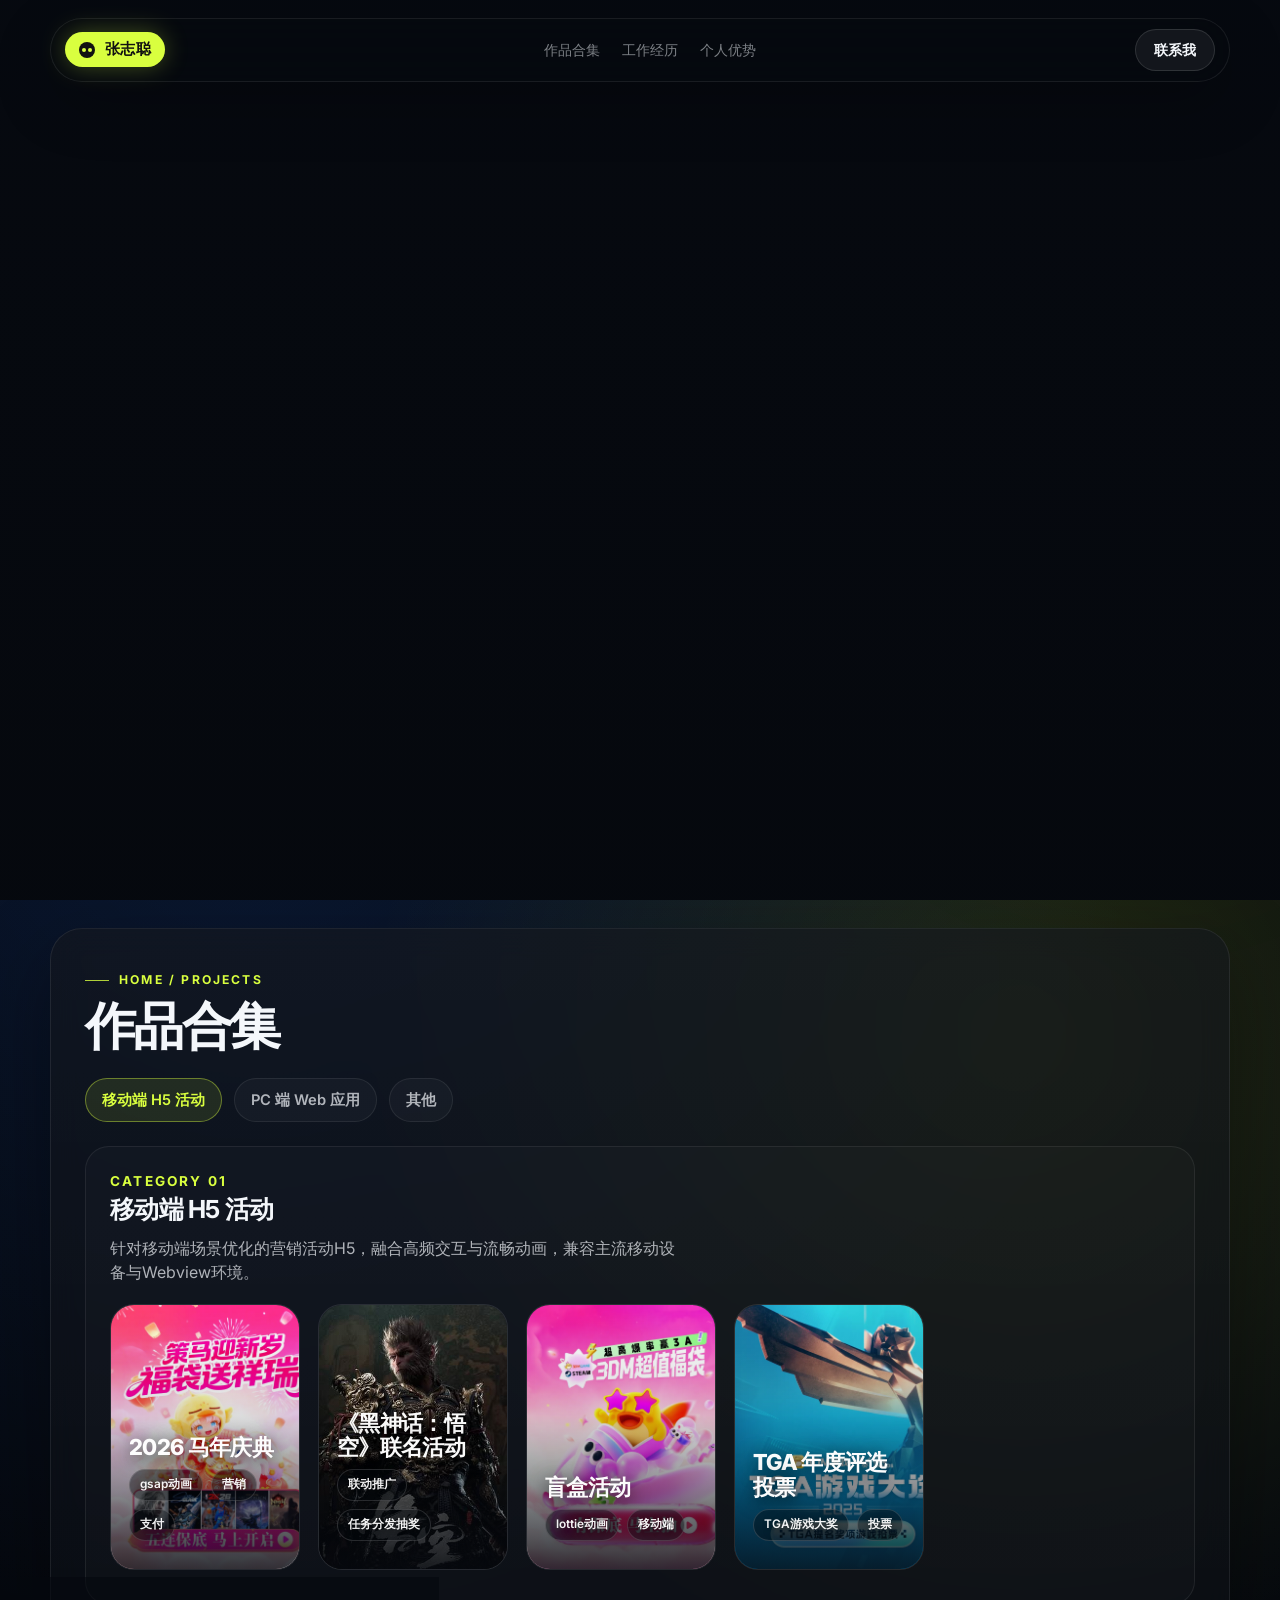
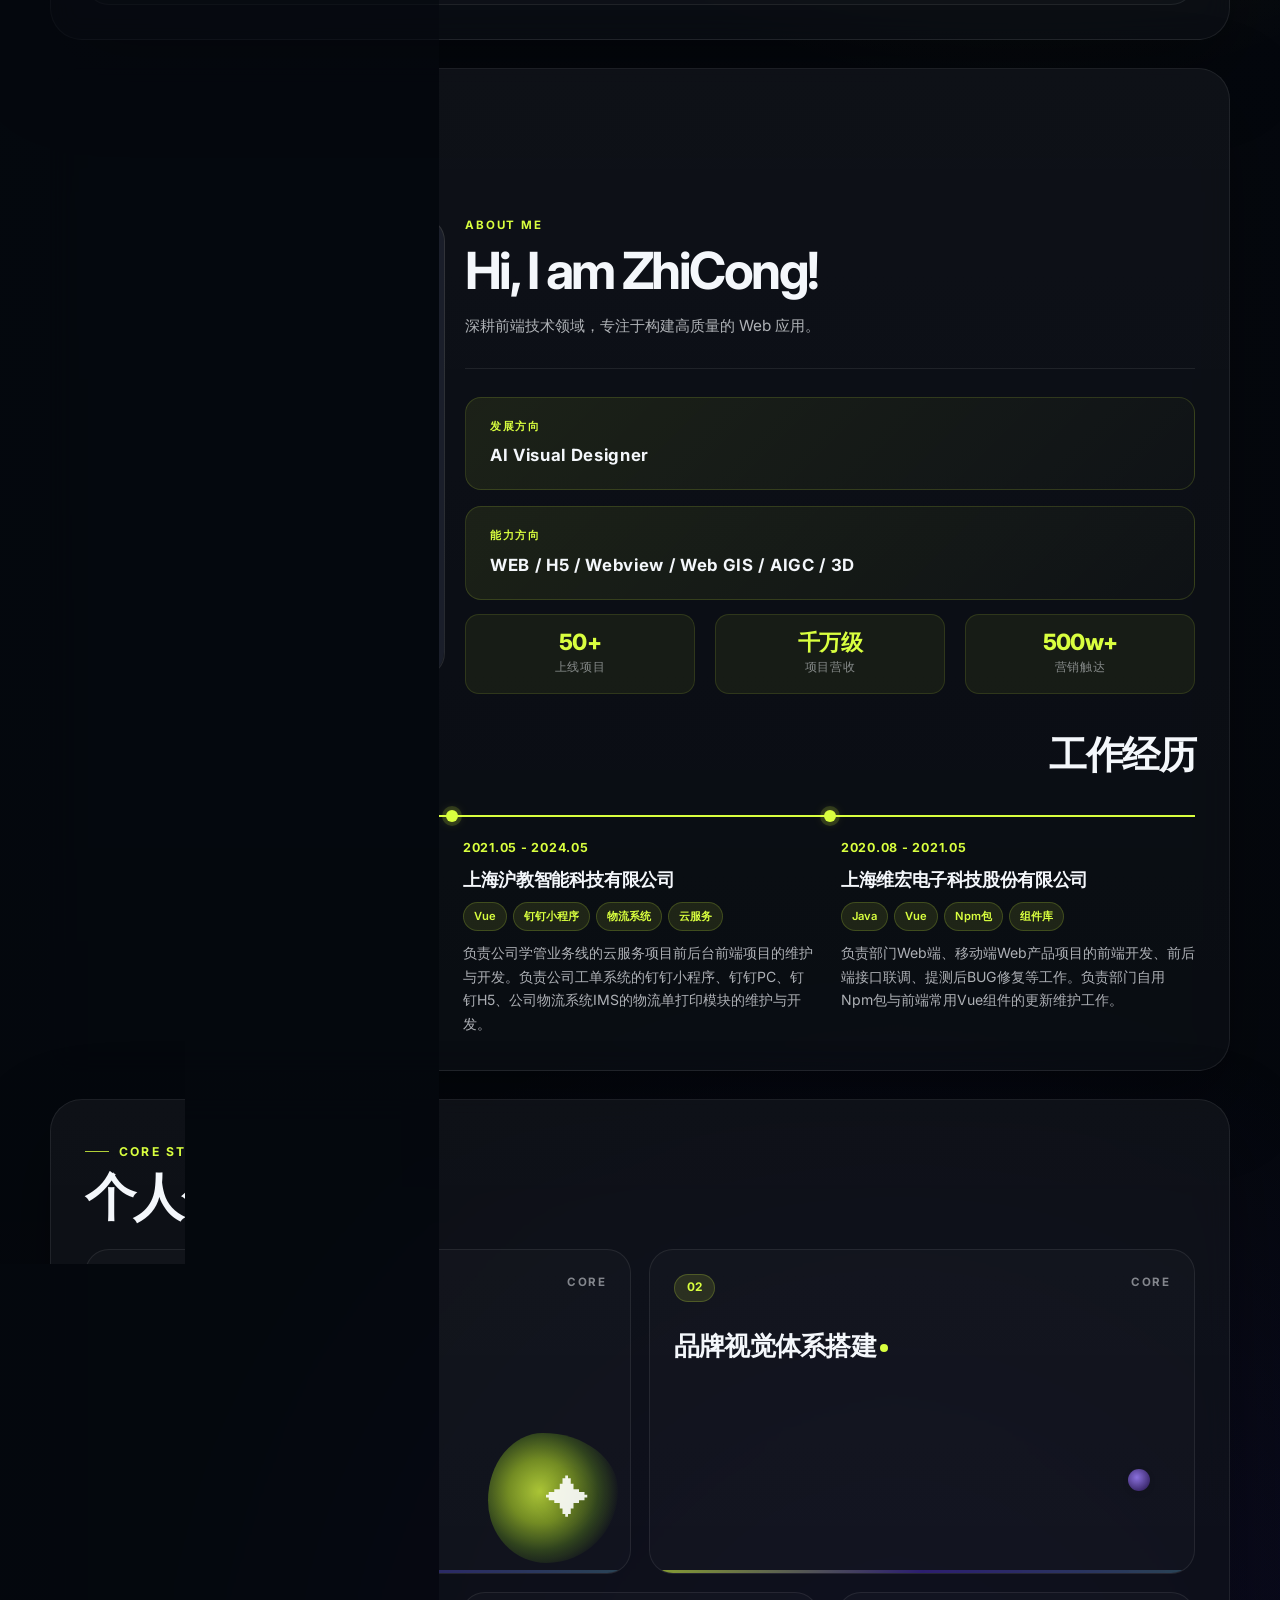
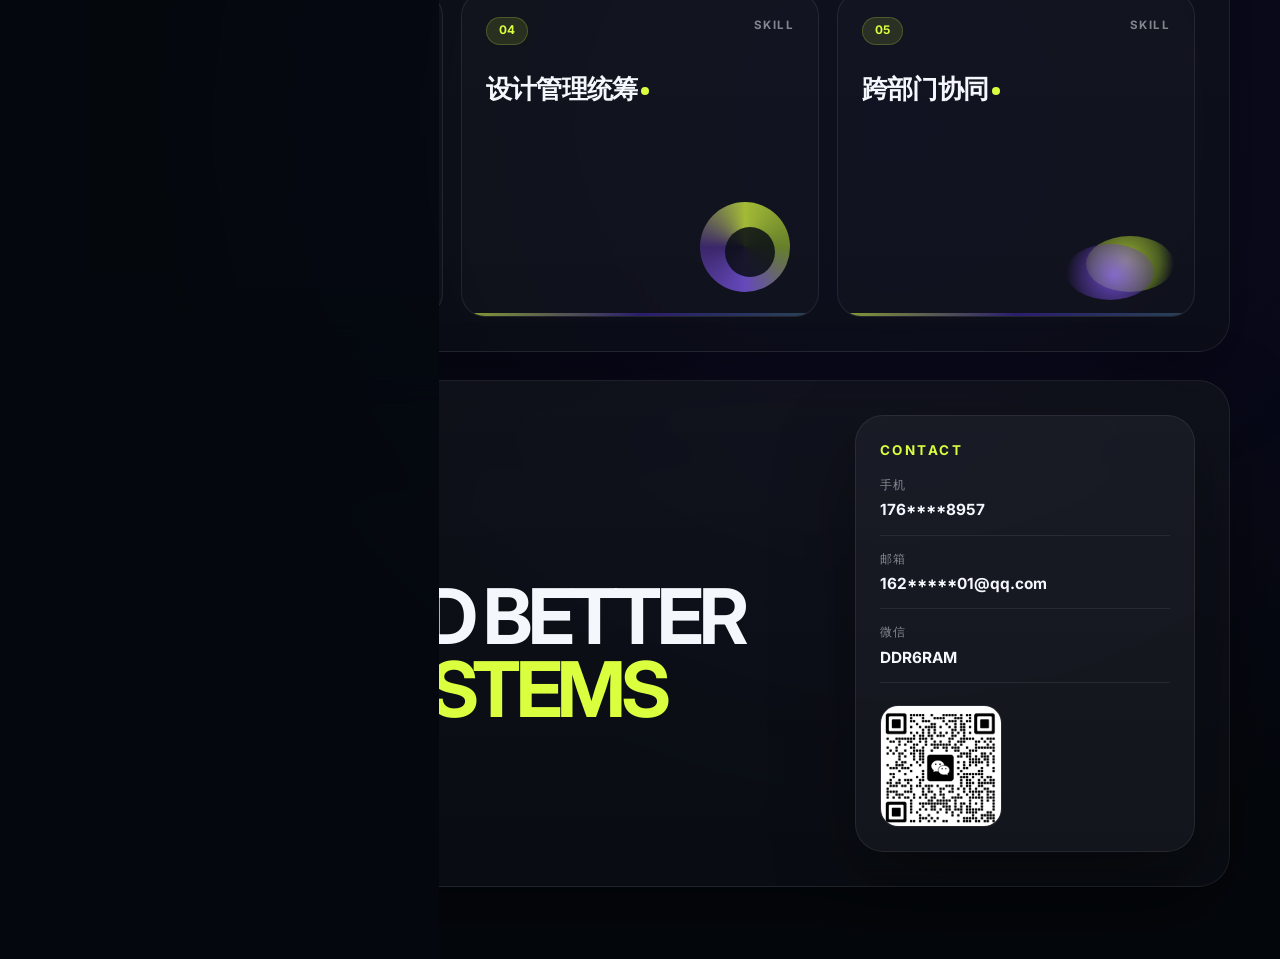
==== commit a23f5fb3: "新版界面" ====
--- a/index.html
+++ b/index.html
@@ -27,15 +27,8 @@
             --content-width: min(1180px, calc(100vw - 48px));
         }
 
-        * {
-            margin: 0;
-            padding: 0;
-            box-sizing: border-box;
-        }
-
-        html {
-            scroll-behavior: smooth;
-        }
+        * { margin: 0; padding: 0; box-sizing: border-box; }
+        html { scroll-behavior: smooth; }
 
         body {
             min-height: 100vh;
@@ -50,8 +43,7 @@
             overflow-x: hidden;
         }
 
-        body::before,
-        body::after {
+        body::before, body::after {
             content: '';
             position: fixed;
             inset: auto;
@@ -63,53 +55,31 @@
             pointer-events: none;
             z-index: 0;
         }
-
-        body::before {
-            top: -8vw;
-            left: -10vw;
-            background: rgba(22, 159, 255, 0.22);
-        }
-
-        body::after {
-            right: -10vw;
-            bottom: 6vh;
-            background: rgba(154, 255, 75, 0.16);
-        }
-
-        a {
-            color: inherit;
-            text-decoration: none;
-        }
-
-        button,
-        input,
-        textarea {
-            font: inherit;
-        }
-
-        button {
-            border: 0;
-            background: none;
-            color: inherit;
-        }
-
-        img {
-            display: block;
-            max-width: 100%;
-        }
-
+        body::before { top: -8vw; left: -10vw; background: rgba(22, 159, 255, 0.22); }
+        body::after { right: -10vw; bottom: 6vh; background: rgba(154, 255, 75, 0.16); }
+
+        a { color: inherit; text-decoration: none; }
+        button, input, textarea { font: inherit; }
+        button { border: 0; background: none; color: inherit; }
+        img { display: block; max-width: 100%; }
+
+        /* ========== Page Shell ========== */
         .page-shell {
             position: relative;
             z-index: 1;
             width: var(--content-width);
             margin: 0 auto;
-            padding: 24px 0 72px;
-        }
-
+            padding: var(--page-pad-top, 24px) 0 72px;
+        }
+
+        /* ========== Header ========== */
         .site-header {
-            position: sticky;
+            position: fixed;
             top: 18px;
-            z-index: 20;
+            left: 50%;
+            transform: translateX(-50%);
+            width: var(--content-width);
+            z-index: 100;
             display: flex;
             align-items: center;
             justify-content: space-between;
@@ -135,171 +105,98 @@
             letter-spacing: 0.02em;
             box-shadow: 0 0 24px rgba(217, 255, 63, 0.28);
         }
-
         .brand-mark {
-            width: 16px;
-            height: 16px;
-            border-radius: 50%;
-            background: #111;
-            position: relative;
-            flex-shrink: 0;
-        }
-
-        .brand-mark::before,
-        .brand-mark::after {
-            content: '';
-            position: absolute;
-            top: 50%;
-            width: 4px;
-            height: 4px;
-            margin-top: -2px;
-            border-radius: 50%;
-            background: var(--accent);
-        }
-
-        .brand-mark::before {
-            left: 3px;
-        }
-
-        .brand-mark::after {
-            right: 3px;
-        }
-
-        .site-nav {
-            display: flex;
-            align-items: center;
-            gap: 22px;
-        }
-
+            width: 16px; height: 16px;
+            border-radius: 50%; background: #111;
+            position: relative; flex-shrink: 0;
+        }
+        .brand-mark::before, .brand-mark::after {
+            content: ''; position: absolute; top: 50%;
+            width: 4px; height: 4px; margin-top: -2px;
+            border-radius: 50%; background: var(--accent);
+        }
+        .brand-mark::before { left: 3px; }
+        .brand-mark::after { right: 3px; }
+
+        .site-nav { display: flex; align-items: center; gap: 22px; }
         .site-nav a {
-            font-size: 0.9rem;
-            color: var(--text-faint);
+            font-size: 0.9rem; color: var(--text-faint);
             transition: color var(--transition);
         }
-
-        .site-nav a:hover,
-        .site-nav a:focus-visible {
-            color: var(--text);
-        }
+        .site-nav a:hover, .site-nav a:focus-visible { color: var(--text); }
 
         .header-cta {
-            padding: 9px 18px;
-            border-radius: 999px;
+            padding: 9px 18px; border-radius: 999px;
             border: 1px solid rgba(255, 255, 255, 0.12);
             background: rgba(255, 255, 255, 0.06);
-            color: var(--text);
-            font-size: 0.9rem;
-            font-weight: 600;
+            color: var(--text); font-size: 0.9rem; font-weight: 600;
             transition: transform var(--transition), border-color var(--transition), background var(--transition);
         }
-
-        .header-cta:hover,
-        .header-cta:focus-visible {
+        .header-cta:hover, .header-cta:focus-visible {
             transform: translateY(-1px);
             border-color: rgba(217, 255, 63, 0.5);
             background: rgba(217, 255, 63, 0.08);
         }
 
-        main {
-            margin-top: 28px;
-        }
-
-        section {
+        /* ========== Hero Section — FULL SCREEN ========== */
+        main { margin-top: 0; }
+        section { position: relative; scroll-margin-top: 110px; }
+
+        .hero-section {
             position: relative;
-            scroll-margin-top: 110px;
-        }
-
-        .section-shell {
-            padding: 34px;
-            border: 1px solid var(--line);
-            border-radius: var(--radius-xl);
+            z-index: 5;
+            width: 100vw;
+            margin-left: calc(-50vw + 50%);
+            margin-top: calc(-1 * var(--page-pad-top, 24px));
+            height: 100vh;
+            overflow: hidden;
+        }
+
+        .hero-shell {
+            position: relative;
+            width: 100%;
+            height: 100%;
+            display: flex;
+            flex-direction: column;
+            justify-content: space-between;
+            background: var(--bg);
+            transition: background 600ms ease;
+        }
+
+        .hero-shell video.hero-bg {
+            position: absolute; inset: 0;
+            width: 100%; height: 100%;
+            object-fit: cover; z-index: 0;
+            transition: opacity 500ms ease;
+        }
+
+        .hero-shell .hero-overlay {
+            position: absolute; inset: 0; z-index: 1;
+            background: linear-gradient(180deg, rgba(5, 9, 16, 0.25) 0%, rgba(5, 8, 13, 0.15) 50%, rgba(5, 8, 13, 0.6) 100%);
+            pointer-events: none;
+            transition: opacity 500ms ease;
+        }
+
+        .hero-shell > *:not(.hero-bg):not(.hero-overlay) {
+            position: relative; z-index: 2;
+        }
+
+        body.hero-scrolled .hero-shell video.hero-bg { opacity: 0; }
+        body.hero-scrolled .hero-shell .hero-overlay { opacity: 0; }
+        body.hero-scrolled .hero-shell {
             background:
-                linear-gradient(180deg, rgba(255, 255, 255, 0.04), rgba(255, 255, 255, 0.02)),
-                rgba(6, 9, 15, 0.62);
-            backdrop-filter: blur(14px);
-            box-shadow: var(--shadow);
-        }
-
-        .section-header {
+                radial-gradient(circle at 20% 18%, rgba(38, 115, 255, 0.16), transparent 25%),
+                radial-gradient(circle at 80% 25%, rgba(217, 255, 63, 0.14), transparent 20%),
+                radial-gradient(circle at 70% 80%, rgba(91, 51, 255, 0.12), transparent 22%),
+                linear-gradient(180deg, #05070d 0%, #05080e 35%, #04070c 100%);
+        }
+
+        .hero-content {
+            flex: 1;
             display: flex;
-            justify-content: space-between;
-            align-items: flex-end;
-            gap: 24px;
-            margin-bottom: 28px;
-        }
-
-        .section-kicker {
-            display: inline-flex;
-            align-items: center;
-            gap: 10px;
-            margin-bottom: 10px;
-            color: var(--accent);
-            font-size: 0.76rem;
-            font-weight: 700;
-            letter-spacing: 0.18em;
-            text-transform: uppercase;
-        }
-
-        .section-kicker::before {
-            content: '';
-            width: 24px;
-            height: 1px;
-            background: currentColor;
-            opacity: 0.8;
-        }
-
-        .section-title {
-            font-size: clamp(2rem, 4vw, 3.65rem);
-            line-height: 0.98;
-            letter-spacing: -0.05em;
-        }
-
-        .section-desc {
-            max-width: 620px;
-            color: var(--text-muted);
-            font-size: 1rem;
-        }
-
-        .hero-section {
-            min-height: calc(100vh - 80px);
-            padding-top: 36px;
-        }
-
-        .hero-shell {
-            overflow: hidden;
-            min-height: calc(100vh - 120px);
-            display: grid;
-            align-content: space-between;
-            gap: 28px;
-            background:
-                linear-gradient(135deg, rgba(5, 9, 16, 0.64), rgba(5, 8, 13, 0.88)),
-                radial-gradient(circle at top right, rgba(217, 255, 63, 0.14), transparent 26%),
-                radial-gradient(circle at 20% 50%, rgba(88, 146, 255, 0.16), transparent 30%);
-        }
-
-        .hero-shell::before {
-            content: '';
-            position: absolute;
-            inset: 0;
-            background:
-                linear-gradient(transparent 95%, rgba(255, 255, 255, 0.05) 96%),
-                linear-gradient(90deg, transparent 95%, rgba(255, 255, 255, 0.05) 96%);
-            background-size: 100% 120px, 120px 100%;
-            opacity: 0.08;
-            pointer-events: none;
-        }
-
-        .hero-top {
-            display: grid;
-            grid-template-columns: minmax(0, 1.1fr) minmax(340px, 0.9fr);
-            gap: 28px;
-            align-items: center;
-        }
-
-        .hero-copy {
-            position: relative;
-            z-index: 1;
-            padding-top: 12px;
+            flex-direction: column;
+            justify-content: center;
+            padding: 80px clamp(32px, 6vw, 100px) 0;
         }
 
         .hero-eyebrow {
@@ -313,388 +210,211 @@
             letter-spacing: 0.16em;
             text-transform: uppercase;
         }
-
         .hero-eyebrow::after {
             content: '';
-            width: 56px;
-            height: 1px;
+            width: 56px; height: 1px;
             background: rgba(217, 255, 63, 0.5);
         }
 
         .hero-title {
-            max-width: 700px;
-            font-size: clamp(3rem, 7vw, 6rem);
+            max-width: 800px;
+            font-size: clamp(2.5rem, 6vw, 6rem);
             line-height: 0.92;
             letter-spacing: -0.06em;
             text-transform: uppercase;
         }
-
         .hero-title strong {
             color: var(--accent);
             font-weight: 800;
         }
 
-        .hero-subtitle {
-            margin-top: 22px;
-            max-width: 600px;
-            color: var(--text-muted);
-            font-size: 1.06rem;
-            line-height: 1.8;
-        }
-
-        .hero-actions {
-            display: flex;
-            flex-wrap: wrap;
-            gap: 14px;
-            margin-top: 28px;
-        }
-
-        .primary-btn,
-        .secondary-btn {
-            display: inline-flex;
-            align-items: center;
-            justify-content: center;
-            min-width: 140px;
-            padding: 14px 22px;
-            border-radius: 999px;
-            font-size: 0.96rem;
-            font-weight: 700;
-            transition: transform var(--transition), box-shadow var(--transition), border-color var(--transition), background var(--transition);
-        }
-
-        .primary-btn {
-            background: var(--accent);
-            color: #0b0f14;
-            box-shadow: 0 16px 36px rgba(217, 255, 63, 0.18);
-        }
-
-        .secondary-btn {
-            border: 1px solid rgba(255, 255, 255, 0.12);
-            background: rgba(255, 255, 255, 0.04);
-            color: var(--text);
-        }
-
-        .primary-btn:hover,
-        .secondary-btn:hover,
-        .primary-btn:focus-visible,
-        .secondary-btn:focus-visible {
-            transform: translateY(-2px);
-        }
-
-        .hero-stats {
-            display: grid;
-            grid-template-columns: repeat(3, minmax(0, 1fr));
-            gap: 18px;
-            margin-top: 34px;
-        }
-
-        .hero-stat {
-            padding: 18px 18px 16px;
-            border: 1px solid rgba(255, 255, 255, 0.08);
-            border-radius: var(--radius-md);
-            background: rgba(255, 255, 255, 0.03);
-        }
-
-        .hero-stat strong {
-            display: block;
-            margin-bottom: 8px;
-            color: var(--accent);
-            font-size: 2rem;
-            line-height: 1;
-            letter-spacing: -0.04em;
-        }
-
-        .hero-stat span {
+        /* ========== Loading Screen ========== */
+        .loading-screen {
+            position: fixed; inset: 0; z-index: 100;
+            display: flex; flex-direction: column;
+            align-items: center; justify-content: center;
+            background: #05070d;
+            transition: opacity 600ms ease, visibility 600ms ease;
+        }
+        .loading-screen.fade-out {
+            opacity: 0; visibility: hidden;
+        }
+        .loading-label {
             color: var(--text-faint);
-            font-size: 0.92rem;
-        }
-
-        .hero-visual {
-            position: relative;
-            min-height: 520px;
-            border-radius: 28px;
-            overflow: hidden;
-            border: 1px solid rgba(255, 255, 255, 0.1);
-            background:
-                linear-gradient(180deg, rgba(255, 255, 255, 0.02), rgba(0, 0, 0, 0.2)),
-                radial-gradient(circle at 50% 8%, rgba(255, 255, 255, 0.2), transparent 12%),
-                linear-gradient(180deg, rgba(22, 36, 66, 0.7) 0%, rgba(10, 18, 31, 0.9) 45%, rgba(5, 8, 13, 1) 100%);
-            box-shadow: inset 0 0 0 1px rgba(255, 255, 255, 0.04);
-        }
-
-        .hero-visual::before {
-            content: '';
-            position: absolute;
-            top: 24px;
-            right: 26px;
-            width: 72px;
-            height: 72px;
-            border-radius: 50%;
-            background: radial-gradient(circle, rgba(255, 255, 255, 0.85) 0%, rgba(255, 255, 255, 0.2) 28%, transparent 72%);
-            opacity: 0.9;
-        }
-
-        .hero-visual::after {
-            content: '';
-            position: absolute;
-            inset: 18px;
-            border-radius: 22px;
-            border: 1px solid rgba(255, 255, 255, 0.04);
-            pointer-events: none;
-        }
-
-        .visual-stars {
-            position: absolute;
-            inset: 0;
-            background-image:
-                radial-gradient(circle, rgba(255, 255, 255, 0.95) 0 1px, transparent 1.2px),
-                radial-gradient(circle, rgba(255, 255, 255, 0.55) 0 0.8px, transparent 1px);
-            background-size: 120px 120px, 180px 180px;
-            background-position: 0 0, 40px 60px;
-            opacity: 0.32;
-        }
-
-        .visual-clouds {
-            position: absolute;
-            inset: 18% 8% 8%;
-            border-radius: 50%;
-            background:
-                radial-gradient(circle at 20% 50%, rgba(199, 214, 245, 0.22), transparent 18%),
-                radial-gradient(circle at 48% 28%, rgba(220, 228, 246, 0.2), transparent 22%),
-                radial-gradient(circle at 70% 48%, rgba(192, 210, 241, 0.18), transparent 24%),
-                radial-gradient(circle at 54% 72%, rgba(210, 221, 242, 0.1), transparent 24%);
-            filter: blur(6px);
-            opacity: 0.8;
-        }
-
-        .visual-ground {
-            position: absolute;
-            left: 0;
-            right: 0;
-            bottom: 0;
-            height: 34%;
-            background:
-                radial-gradient(circle at 35% 0%, rgba(105, 140, 78, 0.5), transparent 20%),
-                linear-gradient(180deg, rgba(39, 53, 38, 0.4), rgba(17, 24, 19, 0.95));
-            clip-path: ellipse(72% 100% at 45% 100%);
-        }
-
-        .visual-cabin {
-            position: absolute;
-            left: 10%;
-            bottom: 18%;
-            width: 170px;
-            height: 160px;
-            border-radius: 16px 16px 8px 8px;
-            background: linear-gradient(180deg, #30241f 0%, #17110f 100%);
-            box-shadow: 0 24px 42px rgba(0, 0, 0, 0.34);
-        }
-
-        .visual-cabin::before {
-            content: '';
-            position: absolute;
-            left: 18px;
-            top: -30px;
-            width: 134px;
-            height: 70px;
-            background: linear-gradient(180deg, #43332c, #221a16);
-            clip-path: polygon(8% 100%, 50% 0, 92% 100%);
-        }
-
-        .visual-cabin::after {
-            content: '';
-            position: absolute;
-            left: 32px;
-            top: 48px;
-            width: 38px;
-            height: 38px;
-            border-radius: 8px;
-            background: rgba(255, 214, 132, 0.82);
-            box-shadow: 64px 0 0 rgba(255, 214, 132, 0.72);
-        }
-
-        .visual-figure {
-            position: absolute;
-            right: 22%;
-            bottom: 15%;
-            width: 130px;
-            height: 170px;
-            border-radius: 60px 60px 42px 42px;
-            background: linear-gradient(180deg, #f6f7fb 0%, #bcc2d1 100%);
-            box-shadow: 0 20px 34px rgba(0, 0, 0, 0.28);
-        }
-
-        .visual-figure::before {
-            content: '';
-            position: absolute;
-            left: 28px;
-            top: -32px;
-            width: 72px;
-            height: 72px;
-            border-radius: 50%;
-            background: linear-gradient(180deg, #fafbff 0%, #d9ddeb 100%);
-        }
-
-        .visual-figure::after {
-            content: 'EMO';
-            position: absolute;
-            left: 37px;
-            top: 72px;
-            color: #1c2534;
-            font-size: 1.2rem;
-            font-weight: 800;
-            letter-spacing: 0.08em;
-        }
-
-        .visual-laptop {
-            position: absolute;
-            right: 20%;
-            bottom: 18%;
-            width: 84px;
-            height: 52px;
-            border-radius: 10px;
-            border: 1px solid rgba(255, 255, 255, 0.16);
-            background: linear-gradient(180deg, rgba(48, 58, 74, 0.9), rgba(19, 26, 38, 0.96));
-            transform: rotate(-16deg);
-            box-shadow: 0 20px 30px rgba(0, 0, 0, 0.24);
-        }
-
-        .visual-badge {
-            position: absolute;
-            display: inline-flex;
-            align-items: center;
-            gap: 8px;
-            padding: 10px 14px;
-            border-radius: 999px;
-            background: rgba(7, 10, 16, 0.64);
-            border: 1px solid rgba(255, 255, 255, 0.08);
-            backdrop-filter: blur(12px);
-            font-size: 0.84rem;
-            color: var(--text-muted);
-        }
-
-        .visual-badge strong {
-            color: var(--accent);
-        }
-
-        .visual-badge.top {
-            left: 24px;
-            top: 22px;
-        }
-
-        .visual-badge.bottom {
-            right: 22px;
-            bottom: 22px;
-        }
-
+            font-size: 0.72rem; font-weight: 700;
+            letter-spacing: 0.25em; text-transform: uppercase;
+            margin-bottom: 12px;
+        }
+        .loading-number {
+            font-size: clamp(4rem, 10vw, 8rem);
+            font-weight: 800; color: var(--accent);
+            line-height: 1; letter-spacing: -0.04em;
+            font-variant-numeric: tabular-nums;
+        }
+
+        /* ========== Hero Text Entrance Animations ========== */
+        .hero-content .hero-eyebrow,
+        .hero-content .hero-title {
+            opacity: 0;
+        }
+        .hero-content.is-visible .hero-eyebrow {
+            animation: slideInFromTop 1100ms cubic-bezier(0.22, 1, 0.36, 1) forwards;
+        }
+        .hero-content.is-visible .hero-title {
+            animation: slideInFromBottom 1100ms cubic-bezier(0.22, 1, 0.36, 1) 250ms forwards;
+        }
+
+        /* ========== Showcase Entrance Animation ========== */
+        .showcase-panel {
+            opacity: 0;
+            transform: translateY(40px);
+        }
+        .showcase-panel.is-visible {
+            animation: slideUpReveal 900ms cubic-bezier(0.22, 1, 0.36, 1) 1200ms forwards;
+        }
+
+        @keyframes slideUpReveal {
+            from { opacity: 0; transform: translateY(40px); }
+            to { opacity: 1; transform: translateY(0); }
+        }
+
+        @keyframes slideInFromTop {
+            from { opacity: 0; transform: translateY(-30px); }
+            to { opacity: 1; transform: translateY(0); }
+        }
+        @keyframes slideInFromBottom {
+            from { opacity: 0; transform: translateY(30px); }
+            to { opacity: 1; transform: translateY(0); }
+        }
+
+        /* ========== Showcase Carousel — bottom of hero ========== */
         .showcase-panel {
             position: relative;
-            padding: 20px;
-            border-radius: 26px;
-            border: 1px solid rgba(255, 255, 255, 0.08);
-            background: rgba(3, 6, 11, 0.45);
-        }
-
-        .showcase-head {
+            padding: 0 clamp(24px, 5vw, 80px) clamp(20px, 3vh, 48px);
+        }
+
+        .showcase-track {
             display: flex;
-            justify-content: space-between;
-            align-items: center;
             gap: 16px;
-            margin-bottom: 16px;
-        }
-
-        .showcase-head h2 {
-            font-size: 1rem;
-            letter-spacing: 0.08em;
-            text-transform: uppercase;
-        }
-
-        .showcase-head span {
-            color: var(--text-faint);
-            font-size: 0.88rem;
-        }
-
-        .showcase-track {
-            display: grid;
-            grid-template-columns: repeat(8, minmax(110px, 1fr));
-            gap: 14px;
-        }
+            overflow-x: auto;
+            overflow-y: hidden;
+            scroll-behavior: auto;
+            padding: 10px clamp(16px, 4vw, 60px);
+            cursor: grab;
+            -webkit-overflow-scrolling: touch;
+            scrollbar-width: none;
+            user-select: none;
+        }
+        .showcase-track:active { cursor: grabbing; }
+        .showcase-track::-webkit-scrollbar { width: 0; height: 0; }
+        .showcase-track.dragging { cursor: grabbing; }
 
         .showcase-item {
             position: relative;
-            min-height: 132px;
+            flex: 0 0 auto;
+            width: clamp(140px, 14vw, 200px);
+            aspect-ratio: 1 / 1.2;
             overflow: hidden;
-            border-radius: 22px;
-            border: 1px solid rgba(255, 255, 255, 0.06);
-            background: rgba(255, 255, 255, 0.03);
+            border-radius: 18px;
+            border: 1px solid rgba(255, 255, 255, 0.1);
+            background: rgba(255, 255, 255, 0.04);
+            cursor: pointer;
+            transition: transform 420ms cubic-bezier(0.22, 1, 0.36, 1), border-color 420ms ease;
+            animation: showcaseFloat 4s ease-in-out infinite;
+            animation-delay: var(--float-delay, 0s);
+        }
+
+        .showcase-item:nth-child(1) { --float-delay: 0s; }
+        .showcase-item:nth-child(2) { --float-delay: 0.5s; }
+        .showcase-item:nth-child(3) { --float-delay: 1s; }
+        .showcase-item:nth-child(4) { --float-delay: 1.5s; }
+        .showcase-item:nth-child(5) { --float-delay: 2s; }
+        .showcase-item:nth-child(6) { --float-delay: 2.5s; }
+        .showcase-item:nth-child(7) { --float-delay: 3s; }
+        .showcase-item:nth-child(8) { --float-delay: 3.5s; }
+
+        @keyframes showcaseFloat {
+            0%, 100% { transform: translateY(0); }
+            50% { transform: translateY(-6px); }
         }
 
         .showcase-item img {
-            width: 100%;
-            height: 100%;
+            width: 100%; height: 100%;
             object-fit: cover;
+            pointer-events: none;
             transition: transform var(--transition), filter var(--transition);
         }
 
         .showcase-item::after {
             content: attr(data-title);
-            position: absolute;
-            inset: auto 10px 10px;
-            padding: 10px 12px;
-            border-radius: 14px;
-            background: rgba(0, 0, 0, 0.42);
-            color: #fff;
-            font-size: 0.78rem;
-            font-weight: 600;
-            line-height: 1.4;
-            opacity: 0;
-            transform: translateY(12px);
+            position: absolute; inset: auto 8px 8px;
+            padding: 8px 10px; border-radius: 12px;
+            background: rgba(0, 0, 0, 0.55);
+            color: #fff; font-size: 0.72rem; font-weight: 600; line-height: 1.3;
+            opacity: 0; transform: translateY(8px);
             transition: opacity var(--transition), transform var(--transition);
-        }
-
-        .showcase-item:hover img {
-            transform: scale(1.08);
-            filter: saturate(1.08);
-        }
-
-        .showcase-item:hover::after {
-            opacity: 1;
-            transform: translateY(0);
-        }
-
-        .projects-section,
-        .experience-section,
-        .strengths-section,
-        .contact-section {
+            pointer-events: none;
+        }
+
+        .showcase-item:hover {
+            border-color: rgba(217, 255, 63, 0.4);
+            animation-play-state: paused;
+        }
+        .showcase-item:hover img { transform: scale(1.08); filter: saturate(1.08); }
+        .showcase-item:hover::after { opacity: 1; transform: translateY(0); }
+
+        /* ========== Section Shell (for non-hero sections) ========== */
+        .section-shell {
+            padding: 34px;
+            border: 1px solid var(--line);
+            border-radius: var(--radius-xl);
+            background:
+                linear-gradient(180deg, rgba(255, 255, 255, 0.04), rgba(255, 255, 255, 0.02)),
+                rgba(6, 9, 15, 0.62);
+            backdrop-filter: blur(14px);
+            box-shadow: var(--shadow);
+        }
+
+        .section-header {
+            display: flex; justify-content: space-between;
+            align-items: flex-end; gap: 24px; margin-bottom: 28px;
+        }
+        .section-kicker {
+            display: inline-flex; align-items: center; gap: 10px;
+            margin-bottom: 10px; color: var(--accent);
+            font-size: 0.76rem; font-weight: 700;
+            letter-spacing: 0.18em; text-transform: uppercase;
+        }
+        .section-kicker::before {
+            content: ''; width: 24px; height: 1px;
+            background: currentColor; opacity: 0.8;
+        }
+        .section-title {
+            font-size: clamp(2rem, 4vw, 3.65rem);
+            line-height: 0.98; letter-spacing: -0.05em;
+        }
+        .section-desc { max-width: 620px; color: var(--text-muted); font-size: 1rem; }
+
+        .projects-section, .experience-section, .strengths-section, .contact-section {
             margin-top: 28px;
         }
 
-        .project-filter {
-            display: flex;
-            flex-wrap: wrap;
-            gap: 12px;
-            margin-bottom: 24px;
-        }
+        /* ========== Project Filter ========== */
+        .project-filter { display: flex; flex-wrap: wrap; gap: 12px; margin-bottom: 24px; }
 
         .filter-chip {
-            padding: 10px 16px;
-            border-radius: 999px;
+            padding: 10px 16px; border-radius: 999px;
             border: 1px solid rgba(255, 255, 255, 0.08);
             background: rgba(255, 255, 255, 0.03);
-            color: var(--text-muted);
-            font-size: 0.92rem;
-            font-weight: 600;
+            color: var(--text-muted); font-size: 0.92rem; font-weight: 600;
             cursor: pointer;
             transition: transform var(--transition), border-color var(--transition), color var(--transition), background var(--transition);
         }
-
-        .filter-chip:hover,
-        .filter-chip:focus-visible {
+        .filter-chip:hover, .filter-chip:focus-visible {
             transform: translateY(-1px);
             border-color: rgba(217, 255, 63, 0.28);
             color: var(--text);
         }
-
         .filter-chip.is-active {
             background: rgba(217, 255, 63, 0.1);
             border-color: rgba(217, 255, 63, 0.4);
@@ -702,866 +422,624 @@
         }
 
         .project-groups {
-            display: flex;
-            flex-direction: column;
-            gap: 26px;
-            width: 100%;
-            max-width: 100%;
-            min-width: 0;
-            overflow: hidden;
-            box-sizing: border-box;
-        }
-
+            position: relative; width: 100%; max-width: 100%;
+            min-width: 0; overflow: hidden; box-sizing: border-box;
+        }
         .project-group {
-            display: block;
-            padding: 24px;
-            border-radius: 24px;
+            display: none; padding: 24px; border-radius: 24px;
             border: 1px solid rgba(255, 255, 255, 0.07);
             background: rgba(255, 255, 255, 0.02);
-            width: 100%;
-            max-width: 100%;
-            min-width: 0;
-            overflow: hidden;
-            box-sizing: border-box;
-            flex: 0 0 auto;
-        }
+            width: 100%; max-width: 100%; min-width: 0;
+            overflow: hidden; box-sizing: border-box; flex: 0 0 auto;
+            opacity: 0; transform: translateY(16px);
+            transition: opacity 420ms cubic-bezier(0.22, 1, 0.36, 1), transform 420ms cubic-bezier(0.22, 1, 0.36, 1);
+        }
+        .project-group.is-active { display: block; }
+        .project-group.is-entering { opacity: 1; transform: translateY(0); }
 
         .project-group-header {
-            display: flex;
-            justify-content: space-between;
-            gap: 18px;
-            margin-bottom: 20px;
-        }
-
-        .project-group-title {
-            font-size: 1.55rem;
-            letter-spacing: -0.03em;
-        }
-
-        .project-group-desc {
-            max-width: 580px;
-            margin-top: 8px;
-            color: var(--text-muted);
-        }
-
+            display: flex; justify-content: space-between;
+            gap: 18px; margin-bottom: 20px;
+        }
+        .project-group-title { font-size: 1.55rem; letter-spacing: -0.03em; }
+        .project-group-desc { max-width: 580px; margin-top: 8px; color: var(--text-muted); }
         .project-group-index {
-            color: var(--accent);
-            font-size: 0.85rem;
-            font-weight: 700;
-            letter-spacing: 0.16em;
-            text-transform: uppercase;
-            white-space: nowrap;
+            color: var(--accent); font-size: 0.85rem; font-weight: 700;
+            letter-spacing: 0.16em; text-transform: uppercase; white-space: nowrap;
         }
 
         .project-grid {
-            display: flex;
-            flex-wrap: nowrap;
-            gap: 18px;
-            width: 100%;
-            max-width: 100%;
-            min-width: 0;
-            overflow-x: auto;
-            overflow-y: hidden;
-            padding-bottom: 10px;
-            -webkit-overflow-scrolling: touch;
-            scrollbar-width: none;
-            box-sizing: border-box;
-        }
-
-        .project-grid::-webkit-scrollbar {
-            width: 0;
-            height: 0;
-        }
+            display: flex; flex-wrap: nowrap; gap: 18px;
+            width: 100%; max-width: 100%; min-width: 0;
+            overflow-x: auto; overflow-y: hidden;
+            padding-bottom: 10px; -webkit-overflow-scrolling: touch;
+            scrollbar-width: none; box-sizing: border-box;
+        }
+        .project-grid::-webkit-scrollbar { width: 0; height: 0; }
 
         .project-card {
-            position: relative;
-            overflow: hidden;
-            border-radius: 24px;
-            border: 1px solid rgba(255, 255, 255, 0.08);
-            background: rgba(255, 255, 255, 0.03);
-            cursor: pointer;
+            position: relative; overflow: hidden; border-radius: 24px;
+            border: 1px solid rgba(255,255,255,0.08);
+            background: rgba(255,255,255,0.03); cursor: pointer;
             transition: transform var(--transition), border-color var(--transition), box-shadow var(--transition);
             flex: 0 0 auto;
             width: min(var(--card-width, clamp(180px, 15vw, 260px)), 100%);
         }
-
-        .project-card:hover,
-        .project-card:focus-visible {
+        .project-card:hover, .project-card:focus-visible {
             transform: translateY(-6px) scale(1.015);
             border-color: rgba(217, 255, 63, 0.38);
             box-shadow: 0 22px 50px rgba(0, 0, 0, 0.28);
         }
 
         .project-card-media {
-            position: relative;
-            width: 100%;
-            aspect-ratio: var(--card-ratio, 16 / 9);
-            overflow: hidden;
-        }
-
+            position: relative; width: 100%;
+            aspect-ratio: var(--card-ratio, 16 / 9); overflow: hidden;
+        }
         .project-card-media img {
-            width: 100%;
-            height: 100%;
-            object-fit: cover;
-            object-position: left top;
-            position: absolute;
-            inset: 0;
+            width: 100%; height: 100%; object-fit: cover; object-position: left top;
+            position: absolute; inset: 0;
             transition: transform 420ms cubic-bezier(0.22, 1, 0.36, 1), filter 420ms cubic-bezier(0.22, 1, 0.36, 1);
         }
-
-        .project-card:hover .project-card-media img,
-        .project-card:focus-visible .project-card-media img {
-            transform: scale(1.1);
-            filter: saturate(1.12);
+        .project-card:hover .project-card-media img, .project-card:focus-visible .project-card-media img {
+            transform: scale(1.1); filter: saturate(1.12);
         }
 
         .project-card::after {
-            content: '';
-            position: absolute;
-            inset: 0;
-            background:
-                linear-gradient(180deg, rgba(6, 9, 15, 0) 0%, rgba(6, 9, 15, 0.14) 42%, rgba(6, 9, 15, 0.82) 100%);
+            content: ''; position: absolute; inset: 0;
+            background: linear-gradient(180deg, rgba(6, 9, 15, 0) 0%, rgba(6, 9, 15, 0.14) 42%, rgba(6, 9, 15, 0.82) 100%);
             pointer-events: none;
         }
 
         .project-card-content {
-            position: absolute;
-            inset: auto 18px 18px;
-            z-index: 1;
-            display: grid;
-            gap: 10px;
-            max-width: calc(100% - 36px);
-        }
-
+            position: absolute; inset: auto 18px 18px; z-index: 1;
+            display: grid; gap: 10px; max-width: calc(100% - 36px);
+        }
         .project-card-meta {
-            display: flex;
-            flex-wrap: wrap;
-            gap: 8px;
+            display: flex; flex-wrap: wrap; gap: 8px;
             transition: opacity var(--transition), transform var(--transition), max-height 320ms ease;
-            max-height: 72px;
-            overflow: hidden;
-        }
-
+            max-height: 72px; overflow: hidden;
+        }
         .project-tag {
-            padding: 6px 10px;
-            border-radius: 999px;
+            padding: 6px 10px; border-radius: 999px;
             background: rgba(7, 10, 16, 0.42);
             border: 1px solid rgba(255, 255, 255, 0.14);
-            font-size: 0.74rem;
-            color: rgba(255, 255, 255, 0.95);
-            font-weight: 600;
-            text-shadow: 0 2px 10px rgba(0, 0, 0, 0.5);
-        }
-
+            font-size: 0.74rem; color: rgba(255, 255, 255, 0.95);
+            font-weight: 600; text-shadow: 0 2px 10px rgba(0, 0, 0, 0.5);
+        }
         .project-card-title {
-            font-size: 1.38rem;
-            letter-spacing: -0.03em;
-            line-height: 1.1;
-            color: rgba(255, 255, 255, 0.98);
-            font-weight: 800;
+            font-size: 1.38rem; letter-spacing: -0.03em; line-height: 1.1;
+            color: rgba(255, 255, 255, 0.98); font-weight: 800;
             text-shadow: 0 3px 18px rgba(0, 0, 0, 0.72);
         }
-
         .project-card-desc {
-            max-width: 100%;
-            color: rgba(255, 255, 255, 0.9);
-            font-size: 0.94rem;
-            line-height: 1.65;
-            max-height: 0;
-            opacity: 0;
-            overflow: hidden;
+            max-width: 100%; color: rgba(255, 255, 255, 0.9);
+            font-size: 0.94rem; line-height: 1.65;
+            max-height: 0; opacity: 0; overflow: hidden;
             transform: translateY(12px);
             transition: max-height 380ms ease, opacity var(--transition), transform var(--transition);
             text-shadow: 0 2px 14px rgba(0, 0, 0, 0.76);
         }
-
-        .project-card:hover .project-card-meta,
-        .project-card:focus-visible .project-card-meta {
-            opacity: 0;
-            transform: translateY(-8px);
-            max-height: 0;
-        }
-
-        .project-card:hover .project-card-desc,
-        .project-card:focus-visible .project-card-desc {
-            max-height: 140px;
-            opacity: 1;
-            transform: translateY(0);
-        }
-
+        .project-card:hover .project-card-meta, .project-card:focus-visible .project-card-meta {
+            opacity: 0; transform: translateY(-8px); max-height: 0;
+        }
+        .project-card:hover .project-card-desc, .project-card:focus-visible .project-card-desc {
+            max-height: 140px; opacity: 1; transform: translateY(0);
+        }
         .project-card-action {
-            display: inline-flex;
-            align-items: center;
-            gap: 8px;
-            width: fit-content;
-            padding: 10px 14px;
-            border-radius: 999px;
-            background: rgba(7, 10, 16, 0.36);
-            color: #fff;
-            font-size: 0.86rem;
-            font-weight: 700;
-            transform: translateY(8px);
-            opacity: 0;
-            transition: opacity var(--transition), transform var(--transition), background var(--transition);
+            display: none; align-items: center; gap: 8px;
+            width: fit-content; padding: 10px 14px; border-radius: 999px;
+            background: rgba(7, 10, 16, 0.36); color: #fff;
+            font-size: 0.86rem; font-weight: 700;
             text-shadow: 0 2px 10px rgba(0, 0, 0, 0.5);
         }
-
-        .project-card:hover .project-card-action,
-        .project-card:focus-visible .project-card-action {
-            opacity: 1;
-            transform: translateY(0);
-            background: rgba(217, 255, 63, 0.16);
-        }
-
+        .project-card:hover .project-card-action, .project-card:focus-visible .project-card-action {
+            display: inline-flex; background: rgba(217, 255, 63, 0.16);
+        }
+
+        /* ========== Experience ========== */
         .experience-grid {
-            display: grid;
-            grid-template-columns: 320px minmax(0, 1fr);
-            gap: 28px;
-            align-items: stretch;
-        }
-
+            display: grid; grid-template-columns: minmax(260px, 340px) minmax(0, 1fr);
+            gap: 40px; align-items: start;
+        }
         .experience-portrait {
+            position: relative; min-height: 460px;
+            border-radius: 24px; overflow: hidden;
+            background: linear-gradient(180deg, rgba(255,255,255,0.06), rgba(255,255,255,0.02)),
+                rgba(255,255,255,0.02);
+            border: 1px solid rgba(255,255,255,0.08);
+            margin-right: -20px;
+        }
+        .portrait-core {
+            position: absolute; inset: 0; border-radius: 24px;
+            background: url('../img/mine.jpg') calc(50% - 10%) center / cover no-repeat;
+            background-color: #1a1e2a;
+        }
+
+        .experience-summary {
+            display: flex; flex-direction: column; justify-content: center;
+            padding: 0;
+        }
+        .summary-kicker {
+            color: var(--accent); font-size: 0.72rem; font-weight: 700;
+            letter-spacing: 0.16em; text-transform: uppercase;
+        }
+        .summary-title {
+            margin-top: 10px; font-size: clamp(2rem, 4vw, 3.3rem);
+            line-height: 1; letter-spacing: -0.05em;
+        }
+        .summary-copy { margin-top: 16px; color: var(--text-muted); font-size: 0.96rem; line-height: 1.8; }
+
+        .summary-detail {
+            display: flex; flex-direction: column;
+            gap: 16px; margin-top: 28px; padding-top: 28px;
+            border-top: 1px solid rgba(255,255,255,0.08);
+        }
+        .detail-item.themed-card {
+            padding: 20px 24px; border-radius: 16px;
+            background: linear-gradient(135deg, rgba(217,255,63,0.08), rgba(217,255,63,0.02));
+            border: 1px solid rgba(217,255,63,0.15);
+            transition: border-color var(--transition), background var(--transition);
+        }
+        .detail-item.themed-card:hover {
+            border-color: rgba(217,255,63,0.35);
+            background: linear-gradient(135deg, rgba(217,255,63,0.12), rgba(217,255,63,0.04));
+        }
+        .detail-item.themed-card span {
+            display: block; margin-bottom: 8px; color: var(--accent);
+            font-size: 0.7rem; font-weight: 700;
+            letter-spacing: 0.14em; text-transform: uppercase;
+        }
+        .detail-item.themed-card strong {
+            font-size: 1.05rem; color: var(--text); line-height: 1.6;
+            letter-spacing: 0.04em;
+        }
+        .stat-row {
+            display: flex; gap: 20px; width: 100%;
+        }
+        .stat-item {
+            flex: 1; text-align: center;
+            padding: 16px 12px; border-radius: 14px;
+            background: rgba(217,255,63,0.06);
+            border: 1px solid rgba(217,255,63,0.12);
+        }
+        .stat-num {
+            display: block; font-size: 1.4rem; font-weight: 800;
+            color: var(--accent); letter-spacing: -0.03em; line-height: 1;
+        }
+        .stat-label {
+            display: block; margin-top: 6px; font-size: 0.72rem;
+            color: var(--text-faint); letter-spacing: 0.06em;
+        }
+
+        .metric-grid {
+            display: grid; grid-template-columns: repeat(3, minmax(0, 1fr));
+            gap: 14px; margin-top: 20px; padding-top: 20px;
+            border-top: 1px solid rgba(255,255,255,0.08);
+        }
+        .metric-card { text-align: center; }
+        .metric-card strong { display: block; color: var(--accent); font-size: 2.2rem; line-height: 1; letter-spacing: -0.04em; }
+        .metric-card span { display: block; margin-top: 6px; color: var(--text-faint); font-size: 0.82rem; }
+
+        .building-section {
+            margin-top: 20px; padding-top: 20px;
+            border-top: 1px solid rgba(255,255,255,0.08);
+        }
+        .building-kicker {
+            color: var(--text-faint); font-size: 0.72rem; font-weight: 700;
+            letter-spacing: 0.16em; text-transform: uppercase; margin-bottom: 10px;
+        }
+        .building-tags { display: flex; flex-wrap: wrap; gap: 8px; }
+        .building-tags span {
+            padding: 7px 14px; border-radius: 999px;
+            background: rgba(217,255,63,0.08); color: var(--accent);
+            font-size: 0.78rem; font-weight: 600;
+            border: 1px solid rgba(217,255,63,0.15);
+        }
+
+        /* --- Timeline (horizontal) --- */
+        .timeline-section { margin-top: 32px; }
+        .timeline-section-header {
+            display: flex; justify-content: flex-end; margin-bottom: 24px;
+        }
+        .timeline-section-title {
+            font-size: clamp(1.8rem, 3vw, 2.6rem);
+            letter-spacing: -0.04em; font-weight: 800;
+        }
+
+        .timeline-bar { position: relative; padding: 0 0 0 0; }
+        .timeline-line {
+            position: absolute; top: 8px; left: 0; right: 0;
+            height: 2px; background: rgba(217,255,63,0.25);
+        }
+        .timeline-line-fill {
+            position: absolute; top: 0; left: 0; bottom: 0;
+            width: 100%; height: 2px;
+            background: var(--accent);
+            transform-origin: left;
+        }
+        .timeline-entries {
+            display: grid; grid-template-columns: repeat(3, 1fr); gap: 24px;
             position: relative;
-            min-height: 400px;
-            padding: 22px;
-            border-radius: 26px;
-            background:
-                linear-gradient(180deg, rgba(255, 255, 255, 0.06), rgba(255, 255, 255, 0.02)),
-                rgba(255, 255, 255, 0.02);
-            border: 1px solid rgba(255, 255, 255, 0.08);
-            overflow: hidden;
-        }
-
-        .portrait-core {
-            position: absolute;
-            inset: 24px;
-            border-radius: 22px;
-            background:
-                radial-gradient(circle at 30% 20%, rgba(217, 255, 63, 0.14), transparent 18%),
-                linear-gradient(180deg, rgba(247, 249, 255, 0.95), rgba(193, 198, 211, 0.74));
-        }
-
-        .portrait-core::before {
-            content: '';
-            position: absolute;
-            left: 50%;
-            top: 18%;
-            width: 130px;
-            height: 130px;
-            margin-left: -65px;
-            border-radius: 50%;
-            background: linear-gradient(180deg, #f7f9ff 0%, #dbe0eb 100%);
-            box-shadow: 0 20px 32px rgba(0, 0, 0, 0.12);
-        }
-
-        .portrait-core::after {
-            content: '';
-            position: absolute;
-            left: 50%;
-            top: 40%;
-            width: 180px;
-            height: 230px;
-            margin-left: -90px;
-            border-radius: 70px 70px 34px 34px;
-            background: linear-gradient(180deg, #f8f9fd 0%, #bcc3d2 100%);
-            box-shadow: 0 30px 46px rgba(0, 0, 0, 0.14);
-        }
-
-        .portrait-label {
-            position: absolute;
-            left: 24px;
-            right: 24px;
-            bottom: 22px;
-            padding: 16px 18px;
-            border-radius: 18px;
-            background: rgba(8, 12, 19, 0.7);
-            border: 1px solid rgba(255, 255, 255, 0.08);
-            backdrop-filter: blur(12px);
-        }
-
-        .portrait-label strong {
-            display: block;
-            margin-bottom: 6px;
-            color: var(--text);
-            font-size: 1rem;
-        }
-
-        .portrait-label span {
-            color: var(--text-faint);
-            font-size: 0.9rem;
-        }
-
-        .experience-summary {
-            padding: 28px;
-            border-radius: 26px;
-            border: 1px solid rgba(255, 255, 255, 0.08);
-            background: rgba(255, 255, 255, 0.02);
-        }
-
-        .summary-kicker {
-            color: var(--accent);
-            font-size: 0.74rem;
-            font-weight: 700;
-            letter-spacing: 0.16em;
-            text-transform: uppercase;
-        }
-
-        .summary-title {
-            margin-top: 10px;
-            font-size: clamp(2rem, 4vw, 3.3rem);
-            line-height: 1;
-            letter-spacing: -0.05em;
-        }
-
-        .summary-copy {
-            margin-top: 16px;
-            color: var(--text-muted);
-            font-size: 1rem;
-            line-height: 1.8;
-        }
-
-        .summary-detail {
-            display: grid;
-            grid-template-columns: repeat(3, minmax(0, 1fr));
-            gap: 18px;
-            margin-top: 22px;
-            padding-top: 22px;
-            border-top: 1px solid rgba(255, 255, 255, 0.08);
-        }
-
-        .detail-item span {
-            display: block;
-            margin-bottom: 6px;
-            color: var(--text-faint);
-            font-size: 0.8rem;
-            letter-spacing: 0.06em;
-            text-transform: uppercase;
-        }
-
-        .detail-item strong {
-            font-size: 1rem;
-            color: var(--text);
-        }
-
-        .metric-grid {
-            display: grid;
-            grid-template-columns: repeat(3, minmax(0, 1fr));
-            gap: 16px;
-            margin-top: 26px;
-            padding-top: 22px;
-            border-top: 1px solid rgba(255, 255, 255, 0.08);
-        }
-
-        .metric-card {
-            padding: 16px;
-            border-radius: 18px;
-            background: rgba(255, 255, 255, 0.03);
-            border: 1px solid rgba(255, 255, 255, 0.06);
-        }
-
-        .metric-card strong {
-            display: block;
-            color: var(--accent);
-            font-size: 2rem;
-            line-height: 1;
-            letter-spacing: -0.04em;
-        }
-
-        .metric-card span {
-            display: block;
-            margin-top: 8px;
-            color: var(--text-faint);
-            font-size: 0.9rem;
-        }
-
-        .timeline {
-            display: grid;
-            grid-template-columns: repeat(3, minmax(0, 1fr));
-            gap: 18px;
-            margin-top: 24px;
-        }
-
-        .timeline-card {
-            position: relative;
-            padding: 22px;
-            border-radius: 22px;
-            border: 1px solid rgba(255, 255, 255, 0.08);
-            background: rgba(255, 255, 255, 0.02);
-            min-height: 240px;
-        }
-
-        .timeline-card::before {
-            content: '';
-            position: absolute;
-            left: 22px;
-            top: 0;
-            width: 1px;
-            height: 100%;
-            background: linear-gradient(180deg, rgba(217, 255, 63, 0.8), rgba(217, 255, 63, 0));
-            opacity: 0.5;
-        }
-
+        }
+        .timeline-entry { padding-top: 32px; }
         .timeline-dot {
-            width: 10px;
-            height: 10px;
-            margin-bottom: 18px;
-            border-radius: 50%;
-            background: var(--accent);
-            box-shadow: 0 0 0 6px rgba(217, 255, 63, 0.08);
-        }
+            position: absolute; top: 3px; width: 12px; height: 12px;
+            border-radius: 50%; background: var(--accent);
+            box-shadow: 0 0 0 4px rgba(217,255,63,0.15), 0 0 12px rgba(217,255,63,0.3);
+            transform: translateX(-5px);
+        }
+        .timeline-entry:nth-child(1) .timeline-dot { left: 0; }
+        .timeline-entry:nth-child(2) .timeline-dot { left: calc(33.333% - 4px); }
+        .timeline-entry:nth-child(3) .timeline-dot { left: calc(66.666% + 4px); }
 
         .timeline-time {
-            color: var(--accent);
-            font-size: 0.82rem;
-            font-weight: 700;
-            letter-spacing: 0.08em;
-        }
-
+            color: var(--accent); font-size: 0.78rem; font-weight: 700;
+            letter-spacing: 0.06em; margin-bottom: 10px;
+        }
         .timeline-company {
-            margin-top: 12px;
-            font-size: 1.2rem;
-            letter-spacing: -0.03em;
-        }
-
-        .timeline-role {
-            margin-top: 8px;
-            color: var(--text);
-            font-size: 0.96rem;
-            font-weight: 600;
-        }
-
+            font-size: 1.15rem; font-weight: 700; letter-spacing: -0.02em;
+            line-height: 1.3;
+        }
+        .timeline-tags {
+            display: flex; flex-wrap: wrap; gap: 6px; margin-top: 10px;
+        }
+        .timeline-tags span {
+            padding: 5px 10px; border-radius: 999px;
+            background: rgba(217,255,63,0.1); color: var(--accent);
+            font-size: 0.7rem; font-weight: 600;
+            border: 1px solid rgba(217,255,63,0.18);
+        }
         .timeline-desc {
-            margin-top: 12px;
-            color: var(--text-muted);
-            font-size: 0.92rem;
-            line-height: 1.75;
-        }
-
-        .timeline-tags {
-            display: flex;
-            flex-wrap: wrap;
-            gap: 8px;
-            margin-top: 16px;
-        }
-
-        .timeline-tags span {
-            padding: 6px 10px;
-            border-radius: 999px;
-            background: rgba(217, 255, 63, 0.08);
-            color: var(--accent);
-            font-size: 0.74rem;
-            border: 1px solid rgba(217, 255, 63, 0.14);
-        }
-
+            margin-top: 10px; color: var(--text-muted);
+            font-size: 0.88rem; line-height: 1.7;
+        }
+
+        /* ========== Strengths ========== */
         .strength-grid {
             display: grid;
-            grid-template-columns: repeat(6, minmax(0, 1fr));
+            grid-template-columns: repeat(6, 1fr);
+            grid-template-rows: auto auto;
             gap: 18px;
         }
-
         .strength-card {
-            position: relative;
-            min-height: 250px;
-            padding: 22px;
-            border-radius: 24px;
+            position: relative; min-height: 280px; padding: 24px;
+            border-radius: 24px; border: 1px solid rgba(255,255,255,0.08);
+            background: rgba(255,255,255,0.02); overflow: hidden;
+            cursor: default; transition: border-color 420ms ease;
+        }
+        .strength-card.large { grid-column: span 3; }
+        .strength-card.small { grid-column: span 2; }
+
+        /* Green fill overlay — semi-circle slides up from bottom on hover */
+        .strength-card::before {
+            content: ''; position: absolute;
+            left: -20%; right: -20%; bottom: 0;
+            height: 140%;
+            background: linear-gradient(135deg, rgba(217,255,63,0.95), rgba(178,227,45,0.97));
+            border-radius: 50% 50% 0 0;
+            transform: translateY(100%);
+            transition: transform 550ms cubic-bezier(0.22, 1, 0.36, 1);
+            z-index: 0;
+        }
+        .strength-card:hover::before { transform: translateY(0); }
+        .strength-card:hover { border-color: rgba(217,255,63,0.5); }
+
+        /* Top row: badge + note */
+        .strength-top {
+            position: relative; z-index: 1;
+            display: flex; justify-content: space-between; align-items: flex-start;
+        }
+        .strength-id {
+            display: inline-flex; align-items: center; justify-content: center;
+            min-width: 40px; height: 28px; padding: 0 12px;
+            border-radius: 999px; background: rgba(217,255,63,0.12);
+            border: 1px solid rgba(217,255,63,0.2);
+            font-size: 0.74rem; color: var(--accent); font-weight: 700;
+            transition: background 420ms ease, border-color 420ms ease, color 420ms ease;
+        }
+        .strength-card:hover .strength-id {
+            background: rgba(17,17,17,0.1); border-color: rgba(17,17,17,0.15); color: #111;
+        }
+        .strength-note {
+            color: var(--text-faint); font-size: 0.72rem; font-weight: 700;
+            letter-spacing: 0.12em; text-transform: uppercase;
+            transition: color 420ms ease;
+        }
+        .strength-card:hover .strength-note { color: rgba(17,17,17,0.6); }
+
+        /* Title */
+        .strength-title {
+            position: relative; z-index: 1;
+            margin-top: 28px; font-size: clamp(1.5rem, 2vw, 2rem);
+            letter-spacing: -0.03em; line-height: 1.25;
+            transition: color 420ms ease;
+        }
+        .strength-card:hover .strength-title { color: #111; }
+
+        .strength-title-dot {
+            display: inline-block; width: 8px; height: 8px;
+            border-radius: 50%; background: var(--accent);
+            margin-left: 4px; vertical-align: middle;
+            transition: background 420ms ease;
+        }
+        .strength-card:hover .strength-title-dot { background: #111; }
+
+        /* Tags — drop in from above on hover */
+        .strength-list {
+            position: relative; z-index: 1;
+            display: flex; flex-direction: column; gap: 10px;
+            margin-top: 24px;
+        }
+        .strength-list span {
+            display: inline-block; width: fit-content;
+            padding: 12px 22px; border-radius: 999px;
+            font-size: 0.9rem; font-weight: 700;
+            opacity: 0; transform: translateY(-20px) rotate(var(--tag-rotate, 0deg));
+            transition: opacity 400ms ease, transform 400ms cubic-bezier(0.34, 1.56, 0.64, 1),
+                background 420ms ease, color 420ms ease, border-color 420ms ease;
+        }
+        .strength-card:hover .strength-list span { opacity: 1; transform: translateY(0) rotate(var(--tag-rotate, 0deg)); }
+        .strength-card:hover .strength-list span:nth-child(1) { transition-delay: 120ms; }
+        .strength-card:hover .strength-list span:nth-child(2) { transition-delay: 200ms; }
+        .strength-card:hover .strength-list span:nth-child(3) { transition-delay: 280ms; }
+
+        /* Tag color variants (default: light on dark) */
+        .strength-list .tag-dark {
+            background: rgba(17,17,17,0.85); color: #fff;
+            border: 1px solid rgba(255,255,255,0.1);
+        }
+        .strength-list .tag-accent {
+            background: rgba(217,255,63,0.15); color: var(--accent);
+            border: 1px solid rgba(217,255,63,0.25);
+        }
+        .strength-list .tag-light {
+            background: rgba(255,255,255,0.15); color: rgba(17,17,17,0.8);
+            border: 1px solid rgba(255,255,255,0.2);
+        }
+        /* On hover (green bg): invert tag colors */
+        .strength-card:hover .tag-dark {
+            background: #111; color: #fff; border-color: rgba(255,255,255,0.08);
+        }
+        .strength-card:hover .tag-accent {
+            background: rgba(17,17,17,0.1); color: #111; border-color: rgba(17,17,17,0.15);
+        }
+        .strength-card:hover .tag-light {
+            background: rgba(255,255,255,0.35); color: #111; border-color: rgba(255,255,255,0.4);
+        }
+
+        /* Decorative blob icon — bottom right */
+        .strength-icon {
+            position: absolute; right: 12px; bottom: 10px;
+            width: 130px; height: 130px; z-index: 1;
+            pointer-events: none;
+            transition: opacity 420ms ease, transform 420ms ease;
+        }
+        .strength-card:hover .strength-icon { opacity: 0.15; transform: scale(0.7); }
+
+        /* 01 — green blob + white sparkle star */
+        .icon-01::before {
+            content: ''; position: absolute; inset: 0;
+            border-radius: 42% 58% 55% 45% / 52% 44% 56% 48%;
+            background: radial-gradient(circle at 40% 45%, rgba(200,230,60,0.85) 0%, rgba(180,220,40,0.6) 30%, rgba(120,180,30,0.3) 55%, transparent 75%);
+        }
+        .icon-01::after {
+            content: '✦'; position: absolute;
+            right: 28px; bottom: 32px; font-size: 44px;
+            color: rgba(255,255,255,0.9);
+            filter: drop-shadow(0 2px 8px rgba(0,0,0,0.15));
+        }
+
+        /* 02 — 3D isometric block with sphere */
+        .icon-02::before {
+            content: ''; position: absolute;
+            right: 12px; bottom: 10px;
+            width: 76px; height: 68px;
+            background: linear-gradient(160deg, rgba(180,220,50,0.85) 0%, rgba(140,190,40,0.7) 100%);
+            border-radius: 5px;
+            transform: perspective(180px) rotateY(-20deg) rotateX(10deg);
+            box-shadow: 5px 7px 0 rgba(110,70,190,0.55), 8px 12px 18px rgba(0,0,0,0.12);
+        }
+        .icon-02::after {
+            content: ''; position: absolute;
+            right: 32px; bottom: 72px;
+            width: 22px; height: 22px; border-radius: 50%;
+            background: radial-gradient(circle at 40% 38%, rgba(160,130,255,0.85), rgba(110,70,200,0.5) 70%, transparent 100%);
+            box-shadow: 0 2px 6px rgba(0,0,0,0.12);
+        }
+
+        /* 03 — geometric triangles composition */
+        .icon-03::before {
+            content: ''; position: absolute;
+            right: 8px; bottom: 6px;
+            width: 100px; height: 100px;
+            background: linear-gradient(155deg, rgba(200,230,60,0.85) 0%, rgba(160,200,40,0.6) 100%);
+            clip-path: polygon(50% 5%, 95% 90%, 5% 90%);
+        }
+        .icon-03::after {
+            content: ''; position: absolute;
+            right: 20px; bottom: 16px;
+            width: 76px; height: 76px;
+            background: linear-gradient(200deg, rgba(137,97,255,0.8) 0%, rgba(90,50,170,0.55) 100%);
+            clip-path: polygon(50% 90%, 98% 20%, 2% 20%);
+        }
+
+        /* 04 — ring / donut */
+        .icon-04::before {
+            content: ''; position: absolute;
+            right: 16px; bottom: 14px;
+            width: 90px; height: 90px;
+            border-radius: 50%;
+            background: conic-gradient(
+                rgba(200,230,60,0.8) 0deg,
+                rgba(160,200,50,0.6) 90deg,
+                rgba(137,97,255,0.7) 180deg,
+                rgba(100,60,180,0.5) 270deg,
+                rgba(200,230,60,0.8) 360deg
+            );
+        }
+        .icon-04::after {
+            content: ''; position: absolute;
+            right: 31px; bottom: 29px;
+            width: 50px; height: 50px;
+            border-radius: 50%;
+            background: rgba(10,14,22,0.85);
+        }
+
+        /* 05 — two overlapping ellipses */
+        .icon-05::before {
+            content: ''; position: absolute;
+            right: 8px; bottom: 14px;
+            width: 88px; height: 56px; border-radius: 50%;
+            background: radial-gradient(circle at 45% 45%, rgba(200,230,60,0.75) 0%, rgba(160,200,40,0.4) 60%, transparent 85%);
+        }
+        .icon-05::after {
+            content: ''; position: absolute;
+            right: 28px; bottom: 6px;
+            width: 88px; height: 56px; border-radius: 50%;
+            background: radial-gradient(circle at 55% 55%, rgba(137,97,255,0.75) 0%, rgba(100,60,180,0.4) 60%, transparent 85%);
+        }
+
+        /* Bottom gradient line */
+        .strength-line {
+            position: absolute; bottom: 0; left: 0; right: 0;
+            height: 3px; z-index: 1;
+            background: linear-gradient(90deg, var(--accent), rgba(91,51,255,0.6), rgba(118,226,255,0.4));
+            opacity: 0.6;
+            transition: opacity 420ms ease;
+        }
+        .strength-card:hover .strength-line { opacity: 0; }
+
+        /* ========== Contact ========== */
+        .contact-layout {
+            display: grid; grid-template-columns: minmax(0, 1.2fr) 340px;
+            gap: 28px; align-items: center; min-height: 420px;
+        }
+        .contact-copy small { display: inline-block; margin-bottom: 16px; color: var(--text-muted); font-size: 0.96rem; }
+        .contact-copy h2 {
+            max-width: 720px; font-size: clamp(3rem, 6vw, 5.6rem);
+            line-height: 0.95; letter-spacing: -0.07em; text-transform: uppercase;
+        }
+        .contact-copy h2 strong { color: var(--accent); }
+        .contact-copy p { max-width: 620px; margin-top: 18px; color: var(--text-muted); font-size: 1rem; line-height: 1.8; }
+        .contact-copy .primary-btn { margin-top: 24px; }
+
+        .contact-card {
+            padding: 24px; border-radius: 28px;
             border: 1px solid rgba(255, 255, 255, 0.08);
-            background: rgba(255, 255, 255, 0.02);
-            overflow: hidden;
-        }
-
-        .strength-card.highlight {
-            background: linear-gradient(135deg, rgba(217, 255, 63, 0.94), rgba(178, 227, 45, 0.96));
-            color: #111;
-        }
-
-        .strength-card.highlight .strength-label,
-        .strength-card.highlight .strength-note,
-        .strength-card.highlight .strength-list span {
-            color: rgba(17, 17, 17, 0.82);
-            border-color: rgba(17, 17, 17, 0.1);
-        }
-
-        .strength-card.highlight .strength-title {
-            color: #101010;
-        }
-
-        .strength-card.large {
-            grid-column: span 3;
-        }
-
-        .strength-card.small {
-            grid-column: span 2;
-        }
-
-        .strength-id {
-            display: inline-flex;
-            align-items: center;
-            justify-content: center;
-            min-width: 40px;
-            height: 28px;
-            padding: 0 10px;
-            border-radius: 999px;
-            background: rgba(255, 255, 255, 0.06);
-            border: 1px solid rgba(255, 255, 255, 0.08);
-            font-size: 0.74rem;
-            color: var(--text-faint);
-        }
-
-        .strength-note {
-            position: absolute;
-            top: 24px;
-            right: 22px;
-            color: var(--text-faint);
-            font-size: 0.72rem;
-            font-weight: 700;
-            letter-spacing: 0.12em;
-            text-transform: uppercase;
-        }
-
-        .strength-title {
-            margin-top: 26px;
-            font-size: clamp(1.55rem, 2vw, 2.2rem);
-            letter-spacing: -0.03em;
-            line-height: 1.2;
-        }
-
-        .strength-list {
-            display: flex;
-            flex-wrap: wrap;
-            gap: 10px;
-            margin-top: 22px;
-        }
-
-        .strength-list span {
-            padding: 10px 16px;
-            border-radius: 999px;
-            background: rgba(255, 255, 255, 0.06);
-            border: 1px solid rgba(255, 255, 255, 0.08);
-            color: var(--text-muted);
-            font-size: 0.9rem;
-            font-weight: 600;
-        }
-
-        .strength-icon {
-            position: absolute;
-            right: 12px;
-            bottom: 10px;
-            width: 140px;
-            height: 140px;
-            border-radius: 32px;
-            background:
-                radial-gradient(circle at 30% 30%, rgba(217, 255, 63, 0.86), transparent 24%),
-                radial-gradient(circle at 70% 68%, rgba(137, 97, 255, 0.88), transparent 24%),
-                radial-gradient(circle at 40% 75%, rgba(118, 226, 255, 0.52), transparent 20%);
-            filter: blur(2px);
-            opacity: 0.9;
-        }
-
-        .contact-layout {
-            display: grid;
-            grid-template-columns: minmax(0, 1.2fr) 340px;
-            gap: 28px;
-            align-items: center;
-            min-height: 420px;
-        }
-
-        .contact-copy small {
-            display: inline-block;
-            margin-bottom: 16px;
-            color: var(--text-muted);
-            font-size: 0.96rem;
-        }
-
-        .contact-copy h2 {
-            max-width: 720px;
-            font-size: clamp(3rem, 6vw, 5.6rem);
-            line-height: 0.95;
-            letter-spacing: -0.07em;
-            text-transform: uppercase;
-        }
-
-        .contact-copy h2 strong {
-            color: var(--accent);
-        }
-
-        .contact-copy p {
-            max-width: 620px;
-            margin-top: 18px;
-            color: var(--text-muted);
-            font-size: 1rem;
-            line-height: 1.8;
-        }
-
-        .contact-copy .primary-btn {
-            margin-top: 24px;
-        }
-
-        .contact-card {
-            padding: 24px;
-            border-radius: 28px;
-            border: 1px solid rgba(255, 255, 255, 0.08);
-            background: rgba(255, 255, 255, 0.04);
-            box-shadow: var(--shadow);
-        }
-
+            background: rgba(255, 255, 255, 0.04); box-shadow: var(--shadow);
+        }
         .contact-card h3 {
-            color: var(--accent);
-            font-size: 0.84rem;
-            font-weight: 700;
-            letter-spacing: 0.18em;
-            text-transform: uppercase;
-        }
-
-        .contact-list {
-            margin-top: 16px;
-            display: grid;
-            gap: 14px;
-        }
-
-        .contact-item {
-            padding-bottom: 12px;
-            border-bottom: 1px solid rgba(255, 255, 255, 0.08);
-        }
-
+            color: var(--accent); font-size: 0.84rem; font-weight: 700;
+            letter-spacing: 0.18em; text-transform: uppercase;
+        }
+        .contact-list { margin-top: 16px; display: grid; gap: 14px; }
+        .contact-item { padding-bottom: 12px; border-bottom: 1px solid rgba(255, 255, 255, 0.08); }
         .contact-item span {
-            display: block;
-            margin-bottom: 4px;
-            color: var(--text-faint);
-            font-size: 0.76rem;
-            letter-spacing: 0.08em;
-            text-transform: uppercase;
-        }
-
-        .contact-item strong {
-            display: block;
-            color: var(--text);
-            font-size: 0.96rem;
-            line-height: 1.6;
-            word-break: break-word;
-        }
+            display: block; margin-bottom: 4px; color: var(--text-faint);
+            font-size: 0.76rem; letter-spacing: 0.08em; text-transform: uppercase;
+        }
+        .contact-item strong { display: block; color: var(--text); font-size: 0.96rem; line-height: 1.6; word-break: break-word; }
 
         .qr-placeholder {
-            display: grid;
-            place-items: center;
-            width: 122px;
-            height: 122px;
-            margin-top: 22px;
-            border-radius: 24px;
-            background:
-                linear-gradient(135deg, rgba(217, 255, 63, 0.15), rgba(255, 255, 255, 0.04)),
+            display: grid; place-items: center; width: 122px; height: 122px;
+            margin-top: 22px; border-radius: 24px;
+            background: linear-gradient(135deg, rgba(217, 255, 63, 0.15), rgba(255, 255, 255, 0.04)),
                 rgba(255, 255, 255, 0.04);
             border: 1px solid rgba(217, 255, 63, 0.18);
-            position: relative;
-            overflow: hidden;
-        }
-
-        .qr-placeholder::before,
-        .qr-placeholder::after {
-            content: '';
-            position: absolute;
-            inset: 16px;
-            border: 2px solid rgba(217, 255, 63, 0.64);
-            border-radius: 16px;
-        }
-
-        .qr-placeholder::after {
-            inset: 36px;
-            border-style: dashed;
-            opacity: 0.8;
-        }
-
+            position: relative; overflow: hidden;
+        }
+        .qr-placeholder::before, .qr-placeholder::after {
+            content: ''; position: absolute; inset: 16px;
+            border: 2px solid rgba(217, 255, 63, 0.64); border-radius: 16px;
+        }
+        .qr-placeholder::after { inset: 36px; border-style: dashed; opacity: 0.8; }
         .qr-placeholder span {
-            position: relative;
-            z-index: 1;
-            color: var(--accent);
-            font-size: 0.76rem;
-            font-weight: 700;
-            letter-spacing: 0.12em;
-            text-transform: uppercase;
-        }
-
+            position: relative; z-index: 1; color: var(--accent);
+            font-size: 0.76rem; font-weight: 700; letter-spacing: 0.12em; text-transform: uppercase;
+        }
+
+        /* ========== Toast / Modal ========== */
         .toast {
-            visibility: hidden;
-            min-width: 240px;
-            max-width: min(90vw, 420px);
-            padding: 14px 20px;
-            border-radius: 16px;
+            visibility: hidden; min-width: 240px; max-width: min(90vw, 420px);
+            padding: 14px 20px; border-radius: 16px;
             background: rgba(4, 6, 10, 0.82);
             border: 1px solid rgba(255, 255, 255, 0.08);
             box-shadow: 0 16px 36px rgba(0, 0, 0, 0.32);
-            color: #fff;
-            text-align: center;
-            position: fixed;
-            left: 50%;
-            top: 48%;
-            transform: translate(-50%, -50%);
-            z-index: 60;
-            opacity: 0;
-            transition: opacity 220ms ease;
-        }
-
-        .toast.show {
-            visibility: visible;
-            opacity: 1;
-        }
+            color: #fff; text-align: center;
+            position: fixed; left: 50%; top: 48%;
+            transform: translate(-50%, -50%); z-index: 60;
+            opacity: 0; transition: opacity 220ms ease;
+        }
+        .toast.show { visibility: visible; opacity: 1; }
 
         .modal {
-            display: none;
-            position: fixed;
-            inset: 0;
-            z-index: 70;
-            align-items: center;
-            justify-content: center;
-            padding: 24px;
-            background: rgba(2, 4, 8, 0.82);
-            backdrop-filter: blur(12px);
-            opacity: 0;
-            transition: opacity 220ms ease;
-        }
-
-        .modal.show {
-            display: flex;
-            opacity: 1;
-        }
-
+            display: none; position: fixed; inset: 0; z-index: 70;
+            align-items: center; justify-content: center; padding: 24px;
+            background: rgba(2, 4, 8, 0.82); backdrop-filter: blur(12px);
+            opacity: 0; transition: opacity 220ms ease;
+        }
+        .modal.show { display: flex; opacity: 1; }
         .modal-content {
-            position: relative;
-            width: min(92vw, 560px);
-            padding: 20px;
-            border-radius: 24px;
-            border: 1px solid rgba(255, 255, 255, 0.08);
+            position: relative; width: min(92vw, 560px); padding: 20px;
+            border-radius: 24px; border: 1px solid rgba(255, 255, 255, 0.08);
             background: rgba(9, 13, 21, 0.96);
             box-shadow: 0 30px 80px rgba(0, 0, 0, 0.42);
-            transform: scale(0.94);
-            transition: transform 220ms ease;
-        }
-
-        .modal.show .modal-content {
-            transform: scale(1);
-        }
-
+            transform: scale(0.94); transition: transform 220ms ease;
+        }
+        .modal.show .modal-content { transform: scale(1); }
         .modal-content img {
-            width: 100%;
-            max-height: 72vh;
-            object-fit: contain;
-            border-radius: 18px;
-            background: rgba(255, 255, 255, 0.02);
-        }
-
-        .modal-desc {
-            margin-top: 14px;
-            color: var(--text-muted);
-            line-height: 1.7;
-        }
-
+            width: 100%; max-height: 72vh; object-fit: contain;
+            border-radius: 18px; background: rgba(255, 255, 255, 0.02);
+        }
+        .modal-desc { margin-top: 14px; color: var(--text-muted); line-height: 1.7; }
         .close-btn {
-            position: absolute;
-            top: 12px;
-            right: 14px;
-            width: 36px;
-            height: 36px;
-            display: grid;
-            place-items: center;
-            border-radius: 50%;
-            background: rgba(255, 255, 255, 0.06);
-            color: #fff;
-            font-size: 1.6rem;
-            cursor: pointer;
+            position: absolute; top: 12px; right: 14px;
+            width: 36px; height: 36px; display: grid; place-items: center;
+            border-radius: 50%; background: rgba(255, 255, 255, 0.06);
+            color: #fff; font-size: 1.6rem; cursor: pointer;
             transition: background var(--transition);
         }
-
-        .close-btn:hover {
-            background: rgba(255, 255, 255, 0.12);
-        }
-
+        .close-btn:hover { background: rgba(255, 255, 255, 0.12); }
+
+        /* ========== Responsive ========== */
         @media (max-width: 1100px) {
-            .hero-top,
-            .experience-grid,
-            .contact-layout {
-                grid-template-columns: 1fr;
+            .experience-grid { grid-template-columns: 1fr; }
+            .experience-portrait { min-height: 340px; max-width: 400px; margin: 0 auto; }
+            .timeline-entries { grid-template-columns: 1fr; gap: 28px; }
+            .timeline-line { display: none; }
+            .timeline-dot { display: none; }
+            .contact-layout { grid-template-columns: 1fr; }
+            .strength-card.large { grid-column: span 6; }
+            .strength-card.small { grid-column: span 3; }
+        }
+
+        @media (max-width: 768px) {
+            :root { --content-width: min(100vw - 24px, 100%); }
+            .page-shell { padding: 16px 0 48px; }
+            .site-header {
+                top: 10px; flex-wrap: wrap;
+                justify-content: center; border-radius: 28px;
+                width: calc(100vw - 24px);
             }
-
-            .hero-visual {
-                min-height: 460px;
-            }
-
-            .showcase-track,
-            .timeline {
-                grid-template-columns: repeat(2, minmax(0, 1fr));
-            }
-
-            .strength-card.large {
-                grid-column: span 6;
-            }
-
-            .strength-card.small {
-                grid-column: span 3;
-            }
-        }
-
-        @media (max-width: 768px) {
-            :root {
-                --content-width: min(100vw - 24px, 100%);
-            }
-
-            .page-shell {
-                padding: 16px 0 48px;
-            }
-
-            .site-header {
-                top: 10px;
-                flex-wrap: wrap;
-                justify-content: center;
-                border-radius: 28px;
-            }
-
-            .site-nav {
-                order: 3;
-                width: 100%;
-                justify-content: center;
-                flex-wrap: wrap;
-                gap: 14px;
-            }
-
-            .section-shell {
-                padding: 22px;
-                border-radius: 24px;
-            }
-
-            .section-header,
-            .project-group-header {
-                flex-direction: column;
-                align-items: flex-start;
-            }
-
-            .hero-shell {
-                min-height: auto;
-            }
-
-            .hero-stats,
-            .summary-detail,
-            .metric-grid,
-            .timeline,
-            .showcase-track {
-                grid-template-columns: 1fr;
-            }
-
-            .strength-grid {
-                grid-template-columns: 1fr;
-            }
-
-            .strength-card.large,
-            .strength-card.small {
-                grid-column: auto;
-            }
-
-            .contact-copy h2 {
-                font-size: clamp(2.7rem, 14vw, 4.4rem);
-            }
+            .site-nav { order: 3; width: 100%; justify-content: center; flex-wrap: wrap; gap: 14px; }
+            .section-shell { padding: 22px; border-radius: 24px; }
+            .section-header, .project-group-header { flex-direction: column; align-items: flex-start; }
+            .hero-content { padding: 70px 24px 0; }
+            .showcase-panel { padding: 0 16px 24px; }
+            .showcase-item { width: 120px; }
+            .summary-detail { grid-template-columns: 1fr; }
+            .strength-grid { grid-template-columns: 1fr; }
+            .strength-card.large, .strength-card.small { grid-column: auto; }
+            .contact-copy h2 { font-size: clamp(2.7rem, 14vw, 4.4rem); }
         }
     </style>
 </head>
 <body>
+    <div class="loading-screen" id="loading-screen">
+        <p class="loading-label">Loading Portfolio</p>
+        <p class="loading-number" id="loading-number">0%</p>
+    </div>
+
     <div class="page-shell">
         <header class="site-header">
             <a class="brand" href="#home">
@@ -1578,50 +1056,18 @@
 
         <main>
             <section class="hero-section" id="home">
-                <div class="section-shell hero-shell">
-                    <div class="hero-top">
-                        <div class="hero-copy">
-                            <p class="hero-eyebrow">Personal Portfolio</p>
-                            <h1 class="hero-title"><strong>ZHICHONG</strong><br>PORTFOLIO</h1>
-                            <p class="hero-subtitle">
-                                以前端工程能力为基础，结合视觉表达、AI 工作流与营销互动经验，打造兼顾转化、质感与品牌识别度的 Web 作品。
-                                当前先完成可落地的 UI 骨架与交互，背景图、插画和复杂动效可以继续逐步精修。
-                            </p>
-                            <div class="hero-actions">
-                                <a class="primary-btn" href="#projects">查看作品</a>
-                                <a class="secondary-btn" href="#experience">工作经历</a>
-                            </div>
-                            <div class="hero-stats">
-                                <div class="hero-stat">
-                                    <strong>8+</strong>
-                                    <span>前端与互动项目经验</span>
-                                </div>
-                                <div class="hero-stat">
-                                    <strong>30+</strong>
-                                    <span>落地页面与活动项目</span>
-                                </div>
-                                <div class="hero-stat">
-                                    <strong>3</strong>
-                                    <span>当前作品主分类体系</span>
-                                </div>
-                            </div>
-                        </div>
-                        <div class="hero-visual" aria-hidden="true">
-                            <div class="visual-stars"></div>
-                            <div class="visual-clouds"></div>
-                            <div class="visual-ground"></div>
-                            <div class="visual-cabin"></div>
-                            <div class="visual-figure"></div>
-                            <div class="visual-laptop"></div>
-                            <div class="visual-badge top"><strong>Hero</strong> 背景/插画可替换</div>
-                            <div class="visual-badge bottom"><strong>Motion</strong> 预留视差与滚动动效</div>
-                        </div>
+                <div class="hero-shell">
+                    <video class="hero-bg" autoplay muted loop playsinline preload="auto">
+                        <source src="video/background.mp4" type="video/mp4">
+                    </video>
+                    <div class="hero-overlay"></div>
+
+                    <div class="hero-content">
+                        <p class="hero-eyebrow">Personal Portfolio</p>
+                        <h1 class="hero-title"><strong>ZHANGZHICONG</strong><br>PORTFOLIO</h1>
                     </div>
+
                     <div class="showcase-panel">
-                        <div class="showcase-head">
-                            <h2>Selected Projects</h2>
-                            <span>首页先平铺展示精选项目，下方保留完整分类浏览</span>
-                        </div>
                         <div class="showcase-track" id="hero-showcase"></div>
                     </div>
                 </div>
@@ -1634,10 +1080,6 @@
                             <p class="section-kicker">Home / Projects</p>
                             <h2 class="section-title">作品合集</h2>
                         </div>
-                        <p class="section-desc">
-                            延续你现有的三个分组大类，顶部提供分类跳转，作品区改成更偏展示型的平铺卡片。
-                            鼠标悬浮时放大图片并展开文字介绍，后续再叠加滚动 reveal、横向滑动或 GSAP 细节动效。
-                        </p>
                     </div>
                     <div class="project-filter" id="project-filter"></div>
                     <div class="project-groups" id="project-groups"></div>
@@ -1651,57 +1093,46 @@
                             <p class="section-kicker">Work Experience</p>
                             <h2 class="section-title">工作经历</h2>
                         </div>
-                        <p class="section-desc">
-                            这一段先用“人物视觉 + 介绍 + 数据指标 + 时间线”的结构实现参考图的版式，
-                            后续你可以替换成真实头像、品牌元素和更细致的履历文案。
-                        </p>
                     </div>
                     <div class="experience-grid">
                         <div class="experience-portrait">
                             <div class="portrait-core"></div>
-                            <div class="portrait-label">
-                                <strong>视觉占位区</strong>
-                                <span>后续可替换为人物图、3D 角色图或插画主视觉</span>
-                            </div>
                         </div>
                         <div class="experience-summary">
                             <span class="summary-kicker">About Me</span>
                             <h3 class="summary-title">Hi, I am ZhiCong!</h3>
                             <p class="summary-copy">
-                                我更偏向“懂业务的前端实现者”，擅长把营销场景、视觉需求和交互体验落到可上线页面里。
-                                在 H5 活动、可视化工具、AI 应用与多端项目中，持续积累了从方案拆解到上线交付的完整经验。
+                                深耕前端技术领域，专注于构建高质量的 Web 应用。
                             </p>
                             <div class="summary-detail">
-                                <div class="detail-item">
-                                    <span>当前方向</span>
-                                    <strong>前端开发 / 互动体验</strong>
+                                <div class="detail-item themed-card">
+                                    <span>发展方向</span>
+                                    <strong>AI Visual Designer</strong>
                                 </div>
-                                <div class="detail-item">
-                                    <span>能力延展</span>
-                                    <strong>品牌内容 / AI 工作流</strong>
-                                </div>
-                                <div class="detail-item">
-                                    <span>联系邮箱</span>
-                                    <strong>187******91@qq.com</strong>
+                                <div class="detail-item themed-card">
+                                    <span>能力方向</span>
+                                    <strong>WEB / H5 / Webview / Web GIS / AIGC / 3D</strong>
                                 </div>
                             </div>
-                            <div class="metric-grid">
-                                <div class="metric-card">
-                                    <strong>8+</strong>
-                                    <span>完整项目周期经验</span>
-                                </div>
-                                <div class="metric-card">
-                                    <strong>30+</strong>
-                                    <span>页面与活动交付数量</span>
-                                </div>
-                                <div class="metric-card">
-                                    <strong>500w+</strong>
-                                    <span>营销活动累计触达预估</span>
+                            <div class="summary-detail" style="border-top:none;margin-top:14px;padding-top:0;">
+                                <div class="stat-row">
+                                    <div class="stat-item"><span class="stat-num">50+</span><span class="stat-label">上线项目</span></div>
+                                    <div class="stat-item"><span class="stat-num">千万级</span><span class="stat-label">项目营收</span></div>
+                                    <div class="stat-item"><span class="stat-num">500w+</span><span class="stat-label">营销触达</span></div>
                                 </div>
                             </div>
                         </div>
                     </div>
-                    <div class="timeline" id="experience-timeline"></div>
+
+                    <div class="timeline-section">
+                        <div class="timeline-section-header">
+                            <h3 class="timeline-section-title">工作经历</h3>
+                        </div>
+                        <div class="timeline-bar" id="experience-timeline">
+                            <div class="timeline-line"><div class="timeline-line-fill"></div></div>
+                            <div class="timeline-entries" id="timeline-entries"></div>
+                        </div>
+                    </div>
                 </div>
             </section>
 
@@ -1712,10 +1143,6 @@
                             <p class="section-kicker">Core Strengths</p>
                             <h2 class="section-title">个人优势</h2>
                         </div>
-                        <p class="section-desc">
-                            这里采用参考图的卡片式布局，先实现高对比度版式和大小错落的模块组合；
-                            之后你如果要补充 3D 图形、Lottie 或发光动效，可以在每张卡片右下角继续叠加。
-                        </p>
                     </div>
                     <div class="strength-grid" id="strength-grid"></div>
                 </div>
@@ -1726,19 +1153,12 @@
                     <div class="contact-layout">
                         <div class="contact-copy">
                             <small>联系方式</small>
-                            <h2>LET'S BUILD BETTER <strong>WEB</strong> EXPERIENCES</h2>
-                            <p>
-                                当前先把联系模块的版式、信息层级和卡片区域搭好。你后续可以继续替换成真实微信二维码、
-                                社媒链接、邮箱、电话或在线预约入口，也可以把这里改成更强的 CTA 结束页。
-                            </p>
-                            <a class="primary-btn" href="mailto:187******91@qq.com">发送邮件</a>
+                            <h2>LET'S BUILD BETTER <strong>VISUAL SYSTEMS</strong></h2>
                         </div>
                         <aside class="contact-card">
                             <h3>Contact</h3>
                             <div class="contact-list" id="contact-list"></div>
-                            <div class="qr-placeholder">
-                                <span>QR Code</span>
-                            </div>
+                            <img src="img/code.png" alt="微信二维码" style="width:122px;height:122px;border-radius:18px;object-fit:cover;margin-top:22px;border:1px solid rgba(255,255,255,0.08);">
                         </aside>
                     </div>
                 </div>
@@ -1758,229 +1178,133 @@
     <script>
         const experienceData = [
             {
-                time: '2023.04 - 至今',
-                company: '未来影像科技有限公司',
-                role: 'AI 设计 / 视觉技术负责人',
-                desc: '负责营销活动与品牌内容的前端落地，推进 AIGC 与设计流程结合，统筹互动页面、投放物料与多端视觉输出。',
-                tags: ['AI 设计', '营销活动', '视觉系统']
+                time: '2024.07 - 至今',
+                company: '上海文枢网络科技有限公司',
+                role: '前端开发工程师',
+                desc: '负责3DM APP的H5项目，包含活动、新闻、资讯、攻略等各种类型的H5页面，支持安卓IOS双端交互并能够站外打开后引流APP。负责双商城项目。负责APP管理/库存/大数据后台。',
+                tags: ['H5', 'APP', '双商城', '后台管理', 'AI']
             },
             {
-                time: '2020.09 - 2023.03',
-                company: '星火智能科技有限公司',
-                role: '高级前端开发工程师',
-                desc: '主导 Web 端交互与后台系统实现，承担复杂活动页、工具型产品和数据可视化模块的开发与性能优化。',
-                tags: ['H5', 'Vue', '交互实现']
+                time: '2021.05 - 2024.05',
+                company: '上海沪教智能科技有限公司',
+                role: '前端开发工程师',
+                desc: '负责公司学管业务线的云服务项目前后台前端项目的维护与开发。负责公司工单系统的钉钉小程序、钉钉PC、钉钉H5、公司物流系统IMS的物流单打印模块的维护与开发。',
+                tags: ['Vue', '钉钉小程序', '物流系统', '云服务']
             },
             {
-                time: '2018.07 - 2020.08',
-                company: '云象互动科技有限公司',
-                role: '前端开发工程师',
-                desc: '参与官网、运营活动、Hybrid 页面与组件体系建设，积累从需求沟通、实现到上线维护的一线交付经验。',
-                tags: ['官网', '活动页', '多端适配']
+                time: '2020.08 - 2021.05',
+                company: '上海维宏电子科技股份有限公司',
+                role: 'JAVA开发 → 前端开发工程师',
+                desc: '负责部门Web端、移动端Web产品项目的前端开发、前后端接口联调、提测后BUG修复等工作。负责部门自用Npm包与前端常用Vue组件的更新维护工作。',
+                tags: ['Java', 'Vue', 'Npm包', '组件库']
             }
         ];
 
         const strengthData = [
-            {
-                id: '01',
-                note: 'Core',
-                title: '完整项目主导能力',
-                size: 'large',
-                highlight: false,
-                list: ['需求拆解', '方案落地', '跨角色推进']
-            },
-            {
-                id: '02',
-                note: 'Core',
-                title: '品牌视觉体系搭建',
-                size: 'large',
-                highlight: true,
-                list: ['品牌识别系统梳理', '视觉规范与延展模板', '统一多渠道传播质感']
-            },
-            {
-                id: '03',
-                note: 'System',
-                title: 'AI 设计提效',
-                size: 'small',
-                highlight: false,
-                list: ['流程提效', '快速出稿']
-            },
-            {
-                id: '04',
-                note: 'System',
-                title: '设计管理统筹',
-                size: 'small',
-                highlight: false,
-                list: ['协作机制', '规范沉淀']
-            },
-            {
-                id: '05',
-                note: 'System',
-                title: '跨部门协同',
-                size: 'small',
-                highlight: false,
-                list: ['产品沟通', '研发协作']
-            }
+            { id: '01', note: 'Core', title: '完整项目主导能力', size: 'large',
+              list: ['需求拆解与项目节奏规划', '跨阶段推进视觉落地', '把控质量、效率与交付结果'],
+              tagStyles: ['tag-dark', 'tag-dark', 'tag-accent'], tagRotations: ['-2deg', '1.5deg', '-1deg'] },
+            { id: '02', note: 'Core', title: '品牌视觉体系搭建', size: 'large',
+              list: ['品牌识别系统梳理', '视觉规范与延展模板', '统一多渠道传播质感'],
+              tagStyles: ['tag-dark', 'tag-accent', 'tag-light'], tagRotations: ['1deg', '-2deg', '2deg'] },
+            { id: '03', note: 'Skill', title: 'AI 设计提效', size: 'small',
+              list: ['AIGC 创意套索', '风格推演与方案筛选', '建立可复用工作流'],
+              tagStyles: ['tag-dark', 'tag-accent', 'tag-light'], tagRotations: ['-1.5deg', '2deg', '-1deg'] },
+            { id: '04', note: 'Skill', title: '设计管理统筹', size: 'small',
+              list: ['多项目并行排期', '设计标准与复盘沉淀', '稳定交付与风险预判'],
+              tagStyles: ['tag-accent', 'tag-dark', 'tag-light'], tagRotations: ['2deg', '-1.5deg', '1deg'] },
+            { id: '05', note: 'Skill', title: '跨部门协同', size: 'small',
+              list: ['连接产品、运营与研发', '将设计语言转成执行方案', '推动创意进入真实场景'],
+              tagStyles: ['tag-dark', 'tag-light', 'tag-accent'], tagRotations: ['-1deg', '2.5deg', '-2deg'] }
         ];
 
         const contactData = [
-            { label: '手机', value: '176******62' },
-            { label: '微信', value: '可替换为你的微信号或备注说明' },
-            { label: '邮箱', value: '187******91@qq.com' },
-            { label: '定位', value: '前端开发 / 互动体验 / 视觉表达' }
+            { label: '手机', value: '176****8957' },
+            { label: '邮箱', value: '162*****01@qq.com' },
+            { label: '微信', value: 'DDR6RAM' }
         ];
 
         const projectData = Array.isArray(window.portfolioData)
             ? window.portfolioData
             : (typeof portfolioData !== 'undefined' && Array.isArray(portfolioData) ? portfolioData : []);
 
+        /* ---- helpers ---- */
         function escapeHtml(value) {
-            return String(value ?? '')
-                .replace(/&/g, '&amp;')
-                .replace(/</g, '&lt;')
-                .replace(/>/g, '&gt;')
-                .replace(/"/g, '&quot;')
-                .replace(/'/g, '&#39;');
-        }
-
+            return String(value ?? '').replace(/&/g, '&amp;').replace(/</g, '&lt;').replace(/>/g, '&gt;').replace(/"/g, '&quot;').replace(/'/g, '&#39;');
+        }
         function slugify(text, fallback) {
-            const normalized = String(text || fallback || 'group')
-                .toLowerCase()
-                .replace(/[^\w\u4e00-\u9fa5]+/g, '-')
-                .replace(/^-+|-+$/g, '');
+            const normalized = String(text || fallback || 'group').toLowerCase().replace(/[^\w一-龥]+/g, '-').replace(/^-+|-+$/g, '');
             return normalized || fallback || 'group';
         }
-
         function parseAspectRatio(value) {
-            const raw = String(value || '');
-            const parts = raw.split('/');
+            const parts = String(value || '').split('/');
             if (parts.length !== 2) return null;
-            const a = Number(parts[0]);
-            const b = Number(parts[1]);
+            const a = Number(parts[0]), b = Number(parts[1]);
             if (!Number.isFinite(a) || !Number.isFinite(b) || b === 0) return null;
             return a / b;
         }
-
         function showTip(message) {
             let toast = document.getElementById('toast');
-            if (!toast) {
-                toast = document.createElement('div');
-                toast.id = 'toast';
-                toast.className = 'toast';
-                document.body.appendChild(toast);
-            }
-
-            toast.textContent = message;
-            toast.className = 'toast show';
-
+            if (!toast) { toast = document.createElement('div'); toast.id = 'toast'; toast.className = 'toast'; document.body.appendChild(toast); }
+            toast.textContent = message; toast.className = 'toast show';
             if (toast.timeoutId) clearTimeout(toast.timeoutId);
-
-            toast.timeoutId = setTimeout(() => {
-                toast.className = toast.className.replace('show', '').trim();
-            }, 3600);
-        }
-
+            toast.timeoutId = setTimeout(() => { toast.className = toast.className.replace('show', '').trim(); }, 3600);
+        }
         function showModal(imageSrc, desc) {
             const modal = document.getElementById('image-modal');
-            const modalImg = document.getElementById('modal-image');
-            const modalDesc = document.getElementById('modal-desc');
-
-            modalImg.src = imageSrc;
-            modalDesc.textContent = desc || '';
-            modal.style.display = 'flex';
-            modal.offsetHeight;
-            modal.classList.add('show');
-        }
-
+            document.getElementById('modal-image').src = imageSrc;
+            document.getElementById('modal-desc').textContent = desc || '';
+            modal.style.display = 'flex'; modal.offsetHeight; modal.classList.add('show');
+        }
         function closeModal() {
             const modal = document.getElementById('image-modal');
             modal.classList.remove('show');
-            setTimeout(() => {
-                modal.style.display = 'none';
-            }, 220);
-        }
-
+            setTimeout(() => { modal.style.display = 'none'; }, 220);
+        }
+
+        /* ---- preload ---- */
         function preloadPortfolioImages() {
             if (!Array.isArray(projectData) || !projectData.length) return;
             const urls = new Set();
-
-            projectData.forEach(group => {
-                if (!group || !Array.isArray(group.cards)) return;
-                group.cards.forEach(card => {
-                    if (card && card.image) urls.add(card.image);
-                });
-            });
-
-            const preload = () => {
-                urls.forEach(src => {
-                    const img = new Image();
-                    img.decoding = 'async';
-                    img.src = src;
-                });
-            };
-
-            if (typeof window.requestIdleCallback === 'function') {
-                requestIdleCallback(preload, { timeout: 1800 });
-            } else {
-                setTimeout(preload, 0);
-            }
+            projectData.forEach(g => (g.cards || []).forEach(c => { if (c && c.image) urls.add(c.image); }));
+            const preload = () => urls.forEach(src => { const img = new Image(); img.decoding = 'async'; img.src = src; });
+            if (typeof window.requestIdleCallback === 'function') requestIdleCallback(preload, { timeout: 1800 });
+            else setTimeout(preload, 0);
         }
 
         function getActionMeta(card) {
             const hasLink = !!(card.link && String(card.link).trim());
             const isMiniProgram = Array.isArray(card.tags) && card.tags.includes('微信小程序');
-
-            if (isMiniProgram) {
-                return {
-                    kind: 'modal',
-                    text: '扫码体验'
-                };
-            }
-
-            if (hasLink) {
-                return {
-                    kind: 'link',
-                    text: '访问项目'
-                };
-            }
-
-            return {
-                kind: 'tip',
-                text: '查看说明'
-            };
-        }
-
+            if (isMiniProgram) return { kind: 'modal', text: '扫码体验' };
+            if (hasLink) return { kind: 'link', text: '访问项目' };
+            return { kind: 'tip', text: '查看说明' };
+        }
+
+        /* ---- render showcase carousel ---- */
         function renderHeroShowcase() {
             const container = document.getElementById('hero-showcase');
             if (!container || !Array.isArray(projectData) || !projectData.length) return;
-
-            const cards = projectData.flatMap(group => Array.isArray(group.cards) ? group.cards : []).slice(0, 8);
-
+            const cards = projectData.flatMap(g => Array.isArray(g.cards) ? g.cards : []);
             container.innerHTML = cards.map(card => `
-                <div class="showcase-item" data-title="${escapeHtml(card.title)}">
-                    <img src="${escapeHtml(card.image)}" alt="${escapeHtml(card.title)}" loading="lazy">
+                <div class="showcase-item" data-title="${escapeHtml(card.title)}" data-link="${escapeHtml(card.link || '')}">
+                    <img src="${escapeHtml(card.image)}" alt="${escapeHtml(card.title)}" loading="lazy" draggable="false">
                 </div>
             `).join('');
         }
 
+        /* ---- render projects ---- */
         function renderProjects() {
             const filter = document.getElementById('project-filter');
             const groupsContainer = document.getElementById('project-groups');
-
             if (!filter || !groupsContainer || !Array.isArray(projectData) || !projectData.length) return;
 
             filter.innerHTML = projectData.map((group, index) => {
                 const groupId = `project-group-${slugify(group.groupTitle, index)}`;
-                return `
-                    <button class="filter-chip ${index === 0 ? 'is-active' : ''}" type="button" data-group-target="${groupId}">
-                        ${escapeHtml(group.groupTitle)}
-                    </button>
-                `;
+                return `<button class="filter-chip ${index === 0 ? 'is-active' : ''}" type="button" data-group-target="${groupId}">${escapeHtml(group.groupTitle)}</button>`;
             }).join('');
 
             groupsContainer.innerHTML = projectData.map((group, index) => {
                 const groupId = `project-group-${slugify(group.groupTitle, index)}`;
-
                 const cardsHtml = (group.cards || []).map(card => {
                     const actionMeta = getActionMeta(card);
                     const ratioValue = parseAspectRatio(card.aspectRatio);
@@ -1988,18 +1312,8 @@
                     const cardStyle = cardWidth ? `style="--card-width:${cardWidth}px"` : '';
                     const ratioStyle = card.aspectRatio ? `style="--card-ratio:${escapeHtml(card.aspectRatio)}"` : '';
                     const tagsHtml = (card.tags || []).slice(0, 3).map(tag => `<span class="project-tag">${escapeHtml(tag)}</span>`).join('');
-
                     return `
-                        <article
-                            class="project-card"
-                            ${cardStyle}
-                            tabindex="0"
-                            data-kind="${actionMeta.kind}"
-                            data-link="${escapeHtml(card.link || '')}"
-                            data-image="${escapeHtml(card.image || '')}"
-                            data-tip="${escapeHtml(card.tip || '暂无补充说明')}"
-                            aria-label="${escapeHtml(card.title)}"
-                        >
+                        <article class="project-card" ${cardStyle} tabindex="0" data-kind="${actionMeta.kind}" data-link="${escapeHtml(card.link || '')}" data-image="${escapeHtml(card.image || '')}" data-tip="${escapeHtml(card.tip || '暂无补充说明')}" aria-label="${escapeHtml(card.title)}">
                             <div class="project-card-media" ${ratioStyle}>
                                 <img src="${escapeHtml(card.image)}" alt="${escapeHtml(card.title)}" loading="lazy">
                             </div>
@@ -2009,126 +1323,269 @@
                                 <p class="project-card-desc">${escapeHtml(card.desc)}</p>
                                 <span class="project-card-action">${escapeHtml(actionMeta.text)} →</span>
                             </div>
-                        </article>
-                    `;
+                        </article>`;
                 }).join('');
 
                 return `
-                    <section class="project-group" id="${groupId}">
+                    <section class="project-group ${index === 0 ? 'is-active is-entering' : ''}" id="${groupId}">
                         <div class="project-group-header">
                             <div>
                                 <div class="project-group-index">Category 0${index + 1}</div>
                                 <h3 class="project-group-title">${escapeHtml(group.groupTitle)}</h3>
-                                <p class="project-group-desc">${escapeHtml(group.groupDesc || '该分类下展示你对应方向的项目案例。')}</p>
+                                <p class="project-group-desc">${escapeHtml(group.groupDesc)}</p>
                             </div>
                         </div>
                         <div class="project-grid">${cardsHtml}</div>
-                    </section>
-                `;
+                    </section>`;
             }).join('');
         }
 
+        /* ---- render experience / strengths / contact ---- */
         function renderExperience() {
-            const container = document.getElementById('experience-timeline');
-            if (!container) return;
-
-            container.innerHTML = experienceData.map(item => `
-                <article class="timeline-card">
-                    <div class="timeline-dot" aria-hidden="true"></div>
+            const el = document.getElementById('timeline-entries');
+            if (!el) return;
+            el.innerHTML = experienceData.map(item => `
+                <div class="timeline-entry">
+                    <div class="timeline-dot"></div>
                     <div class="timeline-time">${escapeHtml(item.time)}</div>
                     <h3 class="timeline-company">${escapeHtml(item.company)}</h3>
-                    <div class="timeline-role">${escapeHtml(item.role)}</div>
+                    <div class="timeline-tags">${(item.tags || []).map(t => `<span>${escapeHtml(t)}</span>`).join('')}</div>
                     <p class="timeline-desc">${escapeHtml(item.desc)}</p>
-                    <div class="timeline-tags">
-                        ${(item.tags || []).map(tag => `<span>${escapeHtml(tag)}</span>`).join('')}
+                </div>`).join('');
+        }
+
+        function renderStrengths() {
+            const el = document.getElementById('strength-grid');
+            if (!el) return;
+            el.innerHTML = strengthData.map(item => {
+                const tags = (item.list || []).map((l, i) => {
+                    const cls = item.tagStyles && item.tagStyles[i] ? item.tagStyles[i] : 'tag-dark';
+                    const rot = item.tagRotations && item.tagRotations[i] ? item.tagRotations[i] : '0deg';
+                    return `<span class="${escapeHtml(cls)}" style="--tag-rotate:${rot}">${escapeHtml(l)}</span>`;
+                }).join('');
+                return `
+                <article class="strength-card ${escapeHtml(item.size)}">
+                    <div class="strength-top">
+                        <span class="strength-id">${escapeHtml(item.id)}</span>
+                        <span class="strength-note">${escapeHtml(item.note)}</span>
                     </div>
-                </article>
-            `).join('');
-        }
-
-        function renderStrengths() {
-            const container = document.getElementById('strength-grid');
-            if (!container) return;
-
-            container.innerHTML = strengthData.map(item => `
-                <article class="strength-card ${escapeHtml(item.size)} ${item.highlight ? 'highlight' : ''}">
-                    <span class="strength-id">${escapeHtml(item.id)}</span>
-                    <span class="strength-note">${escapeHtml(item.note)}</span>
-                    <h3 class="strength-title">${escapeHtml(item.title)}</h3>
-                    <div class="strength-list">
-                        ${(item.list || []).map(label => `<span>${escapeHtml(label)}</span>`).join('')}
-                    </div>
-                    <div class="strength-icon" aria-hidden="true"></div>
-                </article>
-            `).join('');
+                    <h3 class="strength-title">${escapeHtml(item.title)}<span class="strength-title-dot"></span></h3>
+                    <div class="strength-list">${tags}</div>
+                    <div class="strength-icon icon-${item.id}" aria-hidden="true"></div>
+                    <div class="strength-line"></div>
+                </article>`;
+            }).join('');
         }
 
         function renderContact() {
-            const container = document.getElementById('contact-list');
-            if (!container) return;
-
-            container.innerHTML = contactData.map(item => `
+            const el = document.getElementById('contact-list');
+            if (!el) return;
+            el.innerHTML = contactData.map(item => `
                 <div class="contact-item">
                     <span>${escapeHtml(item.label)}</span>
                     <strong>${escapeHtml(item.value)}</strong>
-                </div>
-            `).join('');
-        }
-
+                </div>`).join('');
+        }
+
+        /* ---- filter switching ---- */
         function updateActiveChip(targetId) {
-            document.querySelectorAll('.filter-chip').forEach(chip => {
-                chip.classList.toggle('is-active', chip.dataset.groupTarget === targetId);
-            });
-        }
-
+            document.querySelectorAll('.filter-chip').forEach(c => c.classList.toggle('is-active', c.dataset.groupTarget === targetId));
+        }
+        function switchProjectGroup(targetId) {
+            const current = document.querySelector('.project-group.is-active');
+            if (current && current.id === targetId) return;
+            if (current) {
+                let done = false;
+                current.classList.remove('is-entering');
+                const finish = () => {
+                    if (done) return; done = true;
+                    current.classList.remove('is-active');
+                    const next = document.getElementById(targetId);
+                    if (next) { next.classList.add('is-active'); void next.offsetHeight; requestAnimationFrame(() => next.classList.add('is-entering')); }
+                };
+                current.addEventListener('transitionend', finish, { once: true });
+                setTimeout(finish, 450);
+            } else {
+                const next = document.getElementById(targetId);
+                if (next) { next.classList.add('is-active'); void next.offsetHeight; requestAnimationFrame(() => next.classList.add('is-entering')); }
+            }
+        }
         function handleProjectCardAction(card) {
             const kind = card.dataset.kind;
-
             if (kind === 'link' && card.dataset.link) {
-                const isExternal = /^https?:/i.test(card.dataset.link);
-                window.open(card.dataset.link, isExternal ? '_blank' : '_self', isExternal ? 'noopener,noreferrer' : undefined);
-                return;
+                const ext = /^https?:/i.test(card.dataset.link);
+                window.open(card.dataset.link, ext ? '_blank' : '_self', ext ? 'noopener,noreferrer' : undefined);
+            } else if (kind === 'modal') {
+                showModal(card.dataset.image, card.dataset.tip || '请使用微信扫码体验');
+            } else {
+                showTip(card.dataset.tip || '该项目暂未提供外链，可后续补充。');
             }
-
-            if (kind === 'modal') {
-                showModal(card.dataset.image, card.dataset.tip || '请使用微信扫码体验');
-                return;
-            }
-
-            showTip(card.dataset.tip || '该项目暂未提供外链，可后续补充。');
-        }
-
+        }
+
+        /* ---- events ---- */
         function bindEvents() {
-            document.addEventListener('click', event => {
-                const chip = event.target.closest('[data-group-target]');
-                if (chip) {
-                    const targetId = chip.dataset.groupTarget;
-                    const target = document.getElementById(targetId);
-                    if (target) {
-                        updateActiveChip(targetId);
-                        target.scrollIntoView({ behavior: 'smooth', block: 'start' });
-                    }
+            document.addEventListener('click', e => {
+                const chip = e.target.closest('[data-group-target]');
+                if (chip) { updateActiveChip(chip.dataset.groupTarget); switchProjectGroup(chip.dataset.groupTarget); return; }
+
+                const showcaseItem = e.target.closest('.showcase-item');
+                if (showcaseItem) {
+                    if (showcaseItem.dataset.link) window.open(showcaseItem.dataset.link, '_blank', 'noopener,noreferrer');
+                    else if (showcaseItem.dataset.title) showTip(showcaseItem.dataset.title);
                     return;
                 }
 
-                const card = event.target.closest('.project-card');
-                if (card) {
-                    handleProjectCardAction(card);
+                const card = e.target.closest('.project-card');
+                if (card) handleProjectCardAction(card);
+            });
+
+            document.addEventListener('keydown', e => {
+                const card = e.target.closest('.project-card');
+                if (card && (e.key === 'Enter' || e.key === ' ')) { e.preventDefault(); handleProjectCardAction(card); }
+            });
+
+            initCarousel();
+            initHeroVideoObserver();
+        }
+
+        /* ---- carousel: auto-scroll + infinite loop + drag + touch ---- */
+        function initCarousel() {
+            const track = document.getElementById('hero-showcase');
+            if (!track) return;
+
+            const items = Array.from(track.querySelectorAll('.showcase-item'));
+            if (!items.length) return;
+
+            // Clone all items for seamless loop
+            track.innerHTML = track.innerHTML + track.innerHTML;
+
+            let isDragging = false, startX = 0, scrollLeft = 0, hasMoved = false;
+            let autoScrollId = null;
+            const SPEED = 0.4;
+
+            function getSetWidth() {
+                const sw = track.scrollWidth;
+                return sw > 0 ? sw / 2 : sw;
+            }
+
+            function normalizeScroll() {
+                const w = getSetWidth();
+                if (w <= 0) return;
+                track.scrollLeft = ((track.scrollLeft % w) + w) % w;
+            }
+
+            // Auto-scroll
+            function startAutoScroll() {
+                if (autoScrollId) return;
+                autoScrollId = requestAnimationFrame(function tick() {
+                    if (track.matches(':hover') || isDragging) {
+                        autoScrollId = requestAnimationFrame(tick);
+                        return;
+                    }
+                    track.scrollLeft += SPEED;
+                    normalizeScroll();
+                    autoScrollId = requestAnimationFrame(tick);
+                });
+            }
+            startAutoScroll();
+
+            // Mouse drag
+            track.addEventListener('mousedown', e => {
+                if (e.button !== 0) return;
+                isDragging = true; hasMoved = false;
+                startX = e.pageX - track.offsetLeft;
+                scrollLeft = track.scrollLeft;
+                track.classList.add('dragging');
+                e.preventDefault();
+            });
+            window.addEventListener('mousemove', e => {
+                if (!isDragging) return;
+                const x = e.pageX - track.offsetLeft;
+                const walk = x - startX;
+                if (Math.abs(walk) > 3) hasMoved = true;
+                track.scrollLeft = scrollLeft - walk;
+            });
+            window.addEventListener('mouseup', () => {
+                if (!isDragging) return;
+                isDragging = false;
+                track.classList.remove('dragging');
+                normalizeScroll();
+                scrollLeft = track.scrollLeft;
+                startX = 0;
+            });
+
+            // Click (only if no drag happened)
+            track.addEventListener('click', e => {
+                if (hasMoved) { e.stopPropagation(); e.preventDefault(); }
+            }, true);
+
+            // Touch
+            let touchStartX = 0, touchScrollLeft = 0, touchMoved = false;
+            track.addEventListener('touchstart', e => {
+                touchStartX = e.touches[0].pageX;
+                touchScrollLeft = track.scrollLeft;
+                touchMoved = false;
+            }, { passive: true });
+            track.addEventListener('touchmove', e => {
+                const walk = e.touches[0].pageX - touchStartX;
+                if (Math.abs(walk) > 3) touchMoved = true;
+                track.scrollLeft = touchScrollLeft - walk;
+            }, { passive: true });
+            track.addEventListener('touchend', e => {
+                if (touchMoved) {
+                    normalizeScroll();
+                    e.stopPropagation();
                 }
+            }, true);
+        }
+
+        /* ---- hero video observer ---- */
+        function initHeroVideoObserver() {
+            const hero = document.querySelector('.hero-section');
+            if (!hero) return;
+            new IntersectionObserver(entries => {
+                entries.forEach(entry => {
+                    document.body.classList.toggle('hero-scrolled', !entry.isIntersecting);
+                });
+            }, { threshold: 0.1 }).observe(hero);
+        }
+
+        /* ---- loading screen ---- */
+        function runLoadingScreen() {
+            return new Promise(resolve => {
+                const el = document.getElementById('loading-screen');
+                const numEl = document.getElementById('loading-number');
+                if (!el || !numEl) { resolve(); return; }
+
+                const DURATION = 2200;
+                let start = null;
+
+                function tick(now) {
+                    if (start === null) start = now;
+                    const elapsed = Math.max(0, now - start);
+                    const t = Math.min(elapsed / DURATION, 1);
+                    const eased = 1 - Math.pow(1 - t, 3);
+                    const pct = Math.max(0, Math.min(100, Math.round(eased * 100)));
+                    numEl.textContent = pct + '%';
+
+                    if (t < 1) {
+                        requestAnimationFrame(tick);
+                    } else {
+                        setTimeout(() => {
+                            el.classList.add('fade-out');
+                            setTimeout(() => {
+                                el.style.display = 'none';
+                                resolve();
+                            }, 650);
+                        }, 300);
+                    }
+                }
+                requestAnimationFrame(tick);
             });
-
-            document.addEventListener('keydown', event => {
-                const card = event.target.closest('.project-card');
-                if (!card) return;
-
-                if (event.key === 'Enter' || event.key === ' ') {
-                    event.preventDefault();
-                    handleProjectCardAction(card);
-                }
-            });
-        }
-
-        document.addEventListener('DOMContentLoaded', () => {
+        }
+
+        /* ---- init ---- */
+        document.addEventListener('DOMContentLoaded', async () => {
             preloadPortfolioImages();
             renderHeroShowcase();
             renderProjects();
@@ -2136,6 +1593,15 @@
             renderStrengths();
             renderContact();
             bindEvents();
+
+            // Wait for loading screen to finish
+            await runLoadingScreen();
+
+            // Trigger hero text entrance animations
+            const heroContent = document.querySelector('.hero-content');
+            if (heroContent) heroContent.classList.add('is-visible');
+            const showcasePanel = document.querySelector('.showcase-panel');
+            if (showcasePanel) showcasePanel.classList.add('is-visible');
         });
     </script>
 </body>
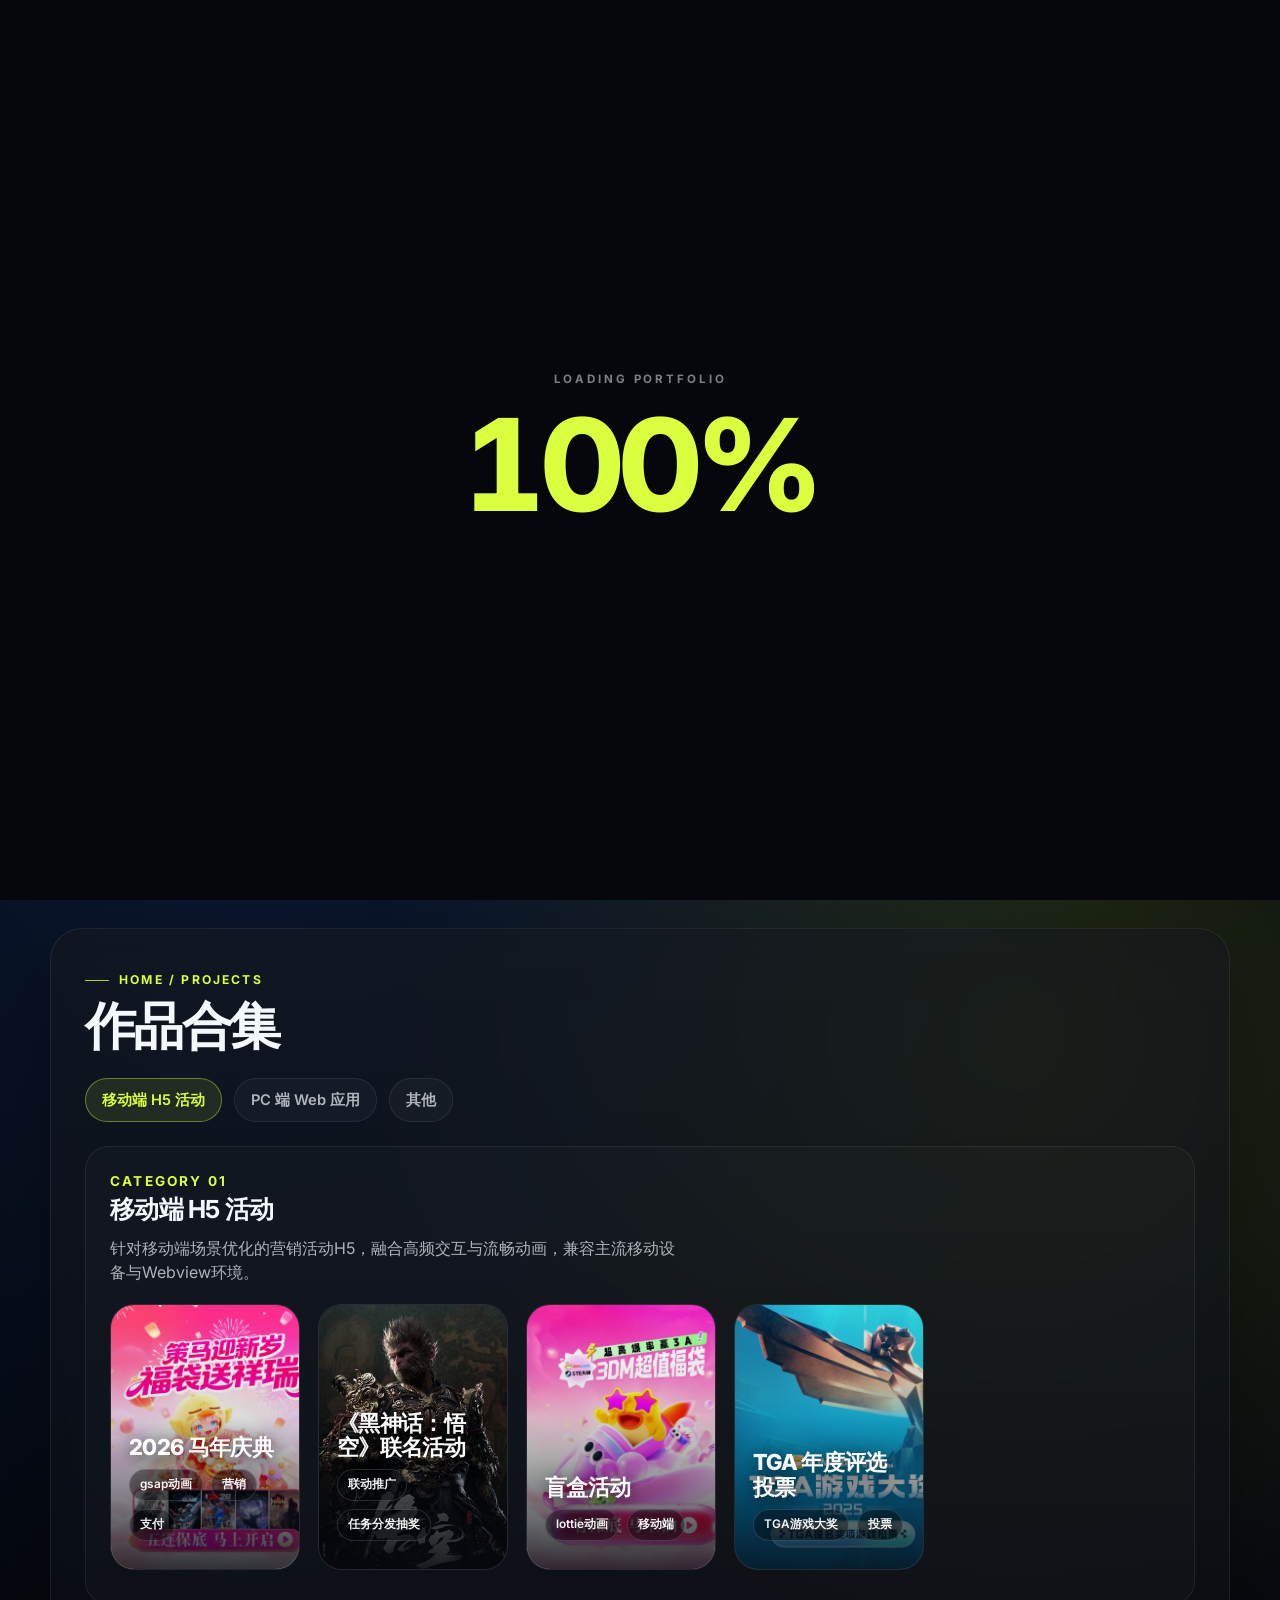
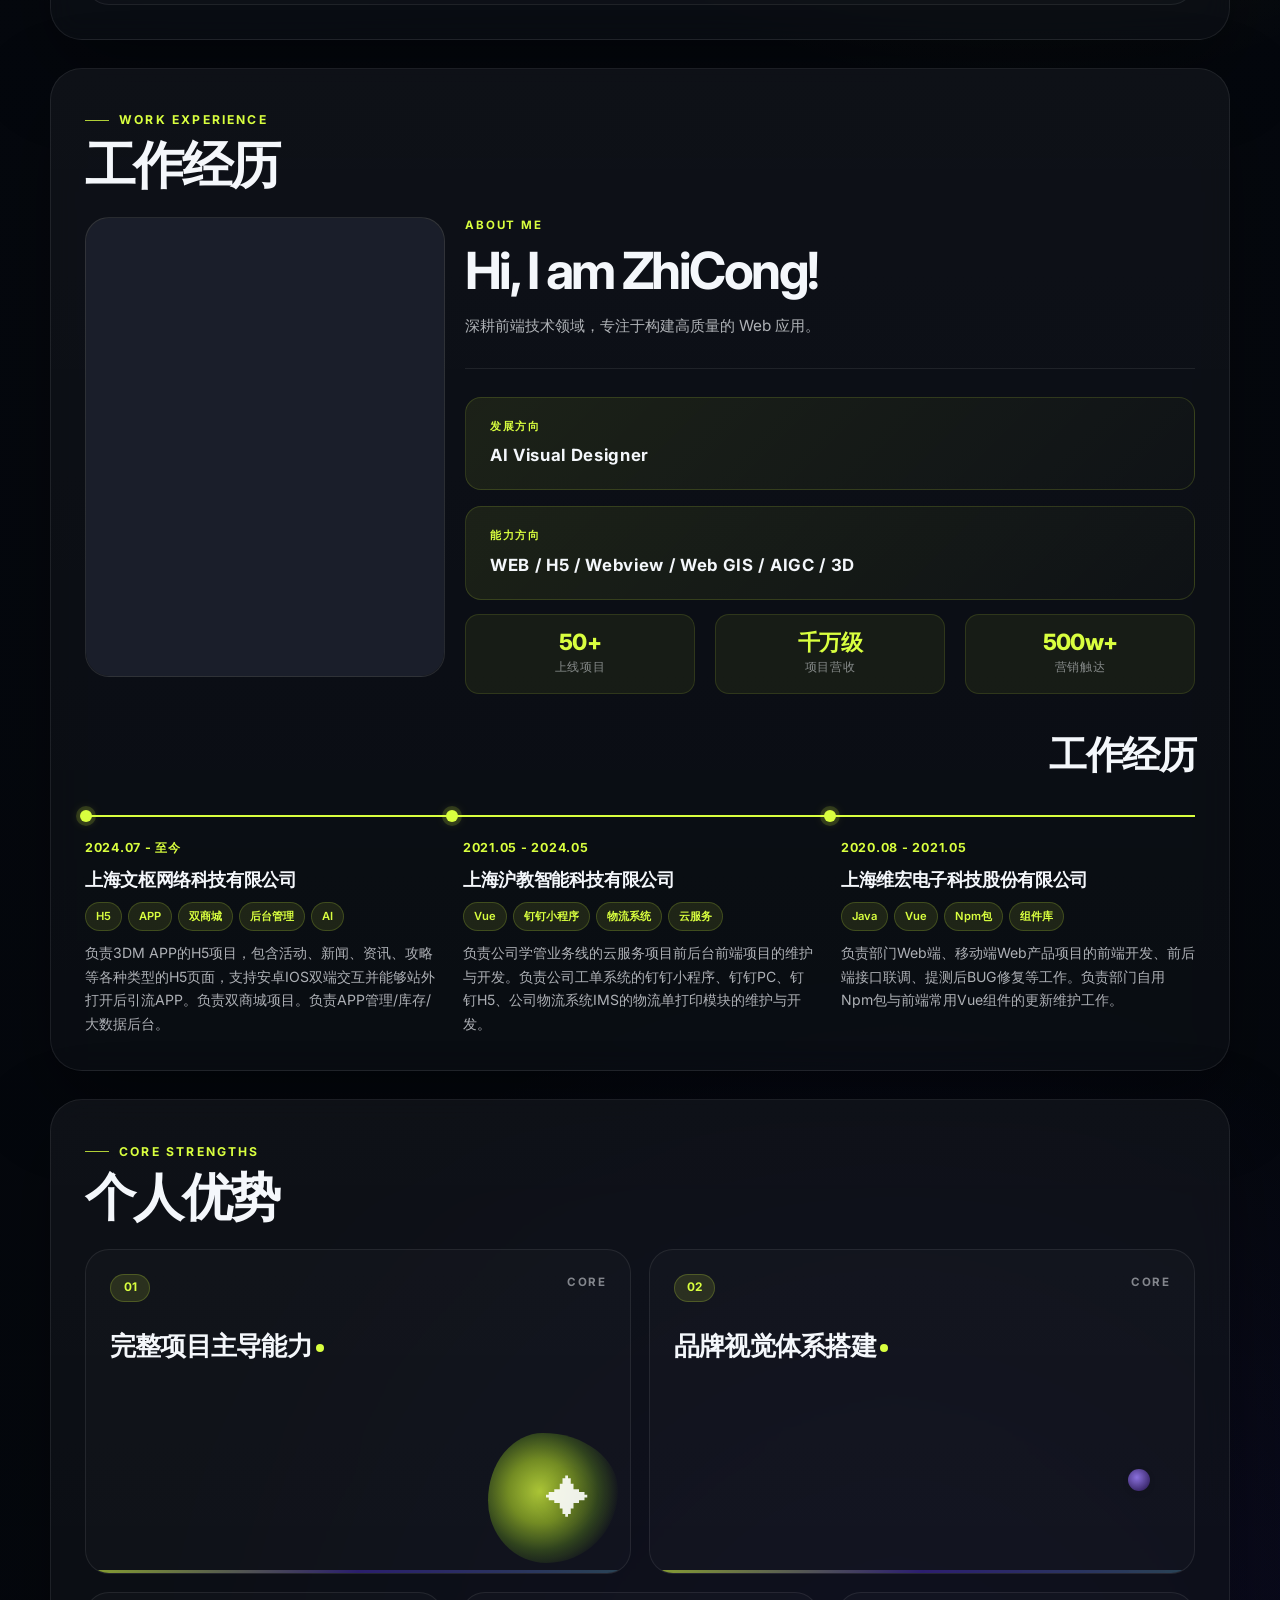
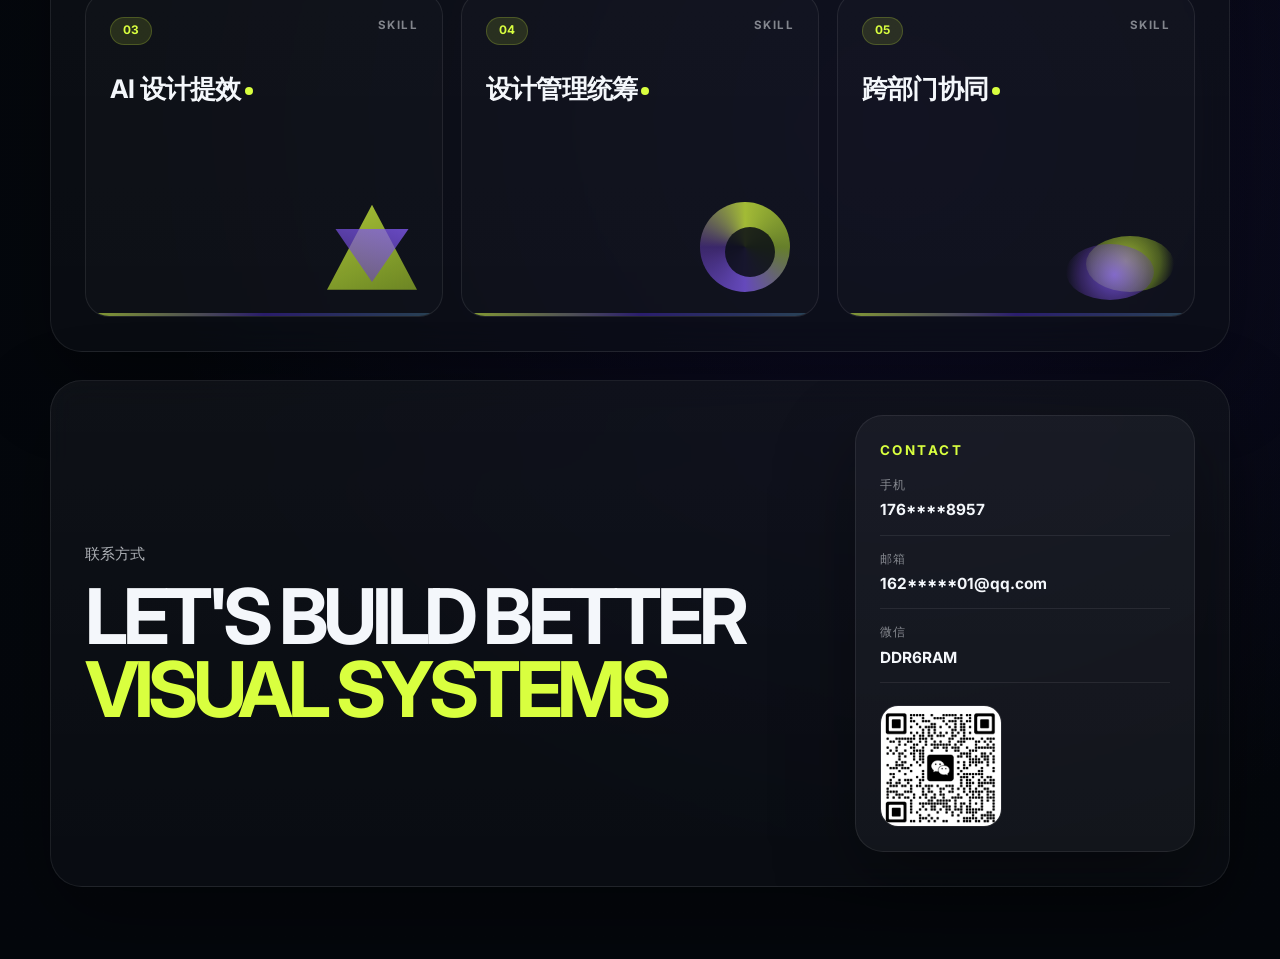
==== commit 5b01180a: "文件拆分 视频优化 H5演示优化 部分BUG修复等" ====
--- a/index.html
+++ b/index.html
@@ -6,1033 +6,7 @@
     <title>张志聪 | 作品集</title>
     <link rel="icon" type="image/svg+xml" href="man.svg">
     <link href="https://fonts.googleapis.com/css2?family=Inter:wght@400;500;600;700;800&display=swap" rel="stylesheet">
-    <style>
-        :root {
-            --bg: #06090f;
-            --bg-soft: rgba(15, 20, 32, 0.78);
-            --panel: rgba(10, 15, 26, 0.72);
-            --panel-strong: rgba(12, 18, 29, 0.92);
-            --line: rgba(255, 255, 255, 0.08);
-            --line-strong: rgba(217, 255, 63, 0.2);
-            --text: #f4f7fb;
-            --text-muted: rgba(244, 247, 251, 0.7);
-            --text-faint: rgba(244, 247, 251, 0.5);
-            --accent: #d9ff3f;
-            --accent-dark: #a7d711;
-            --radius-xl: 32px;
-            --radius-lg: 24px;
-            --radius-md: 18px;
-            --shadow: 0 30px 80px rgba(0, 0, 0, 0.35);
-            --transition: 280ms cubic-bezier(0.22, 1, 0.36, 1);
-            --content-width: min(1180px, calc(100vw - 48px));
-        }
-
-        * { margin: 0; padding: 0; box-sizing: border-box; }
-        html { scroll-behavior: smooth; }
-
-        body {
-            min-height: 100vh;
-            font-family: 'Inter', -apple-system, BlinkMacSystemFont, "Segoe UI", sans-serif;
-            color: var(--text);
-            background:
-                radial-gradient(circle at 20% 18%, rgba(38, 115, 255, 0.16), transparent 25%),
-                radial-gradient(circle at 80% 25%, rgba(217, 255, 63, 0.14), transparent 20%),
-                radial-gradient(circle at 70% 80%, rgba(91, 51, 255, 0.12), transparent 22%),
-                linear-gradient(180deg, #05070d 0%, #05080e 35%, #04070c 100%);
-            line-height: 1.5;
-            overflow-x: hidden;
-        }
-
-        body::before, body::after {
-            content: '';
-            position: fixed;
-            inset: auto;
-            width: 42vw;
-            height: 42vw;
-            border-radius: 50%;
-            filter: blur(100px);
-            opacity: 0.25;
-            pointer-events: none;
-            z-index: 0;
-        }
-        body::before { top: -8vw; left: -10vw; background: rgba(22, 159, 255, 0.22); }
-        body::after { right: -10vw; bottom: 6vh; background: rgba(154, 255, 75, 0.16); }
-
-        a { color: inherit; text-decoration: none; }
-        button, input, textarea { font: inherit; }
-        button { border: 0; background: none; color: inherit; }
-        img { display: block; max-width: 100%; }
-
-        /* ========== Page Shell ========== */
-        .page-shell {
-            position: relative;
-            z-index: 1;
-            width: var(--content-width);
-            margin: 0 auto;
-            padding: var(--page-pad-top, 24px) 0 72px;
-        }
-
-        /* ========== Header ========== */
-        .site-header {
-            position: fixed;
-            top: 18px;
-            left: 50%;
-            transform: translateX(-50%);
-            width: var(--content-width);
-            z-index: 100;
-            display: flex;
-            align-items: center;
-            justify-content: space-between;
-            gap: 20px;
-            padding: 10px 14px;
-            border: 1px solid rgba(255, 255, 255, 0.08);
-            background: rgba(7, 10, 16, 0.55);
-            backdrop-filter: blur(24px);
-            border-radius: 999px;
-            box-shadow: 0 20px 60px rgba(0, 0, 0, 0.24);
-        }
-
-        .brand {
-            display: inline-flex;
-            align-items: center;
-            gap: 10px;
-            padding: 6px 14px;
-            border-radius: 999px;
-            background: var(--accent);
-            color: #111;
-            font-size: 0.95rem;
-            font-weight: 800;
-            letter-spacing: 0.02em;
-            box-shadow: 0 0 24px rgba(217, 255, 63, 0.28);
-        }
-        .brand-mark {
-            width: 16px; height: 16px;
-            border-radius: 50%; background: #111;
-            position: relative; flex-shrink: 0;
-        }
-        .brand-mark::before, .brand-mark::after {
-            content: ''; position: absolute; top: 50%;
-            width: 4px; height: 4px; margin-top: -2px;
-            border-radius: 50%; background: var(--accent);
-        }
-        .brand-mark::before { left: 3px; }
-        .brand-mark::after { right: 3px; }
-
-        .site-nav { display: flex; align-items: center; gap: 22px; }
-        .site-nav a {
-            font-size: 0.9rem; color: var(--text-faint);
-            transition: color var(--transition);
-        }
-        .site-nav a:hover, .site-nav a:focus-visible { color: var(--text); }
-
-        .header-cta {
-            padding: 9px 18px; border-radius: 999px;
-            border: 1px solid rgba(255, 255, 255, 0.12);
-            background: rgba(255, 255, 255, 0.06);
-            color: var(--text); font-size: 0.9rem; font-weight: 600;
-            transition: transform var(--transition), border-color var(--transition), background var(--transition);
-        }
-        .header-cta:hover, .header-cta:focus-visible {
-            transform: translateY(-1px);
-            border-color: rgba(217, 255, 63, 0.5);
-            background: rgba(217, 255, 63, 0.08);
-        }
-
-        /* ========== Hero Section — FULL SCREEN ========== */
-        main { margin-top: 0; }
-        section { position: relative; scroll-margin-top: 110px; }
-
-        .hero-section {
-            position: relative;
-            z-index: 5;
-            width: 100vw;
-            margin-left: calc(-50vw + 50%);
-            margin-top: calc(-1 * var(--page-pad-top, 24px));
-            height: 100vh;
-            overflow: hidden;
-        }
-
-        .hero-shell {
-            position: relative;
-            width: 100%;
-            height: 100%;
-            display: flex;
-            flex-direction: column;
-            justify-content: space-between;
-            background: var(--bg);
-            transition: background 600ms ease;
-        }
-
-        .hero-shell video.hero-bg {
-            position: absolute; inset: 0;
-            width: 100%; height: 100%;
-            object-fit: cover; z-index: 0;
-            transition: opacity 500ms ease;
-        }
-
-        .hero-shell .hero-overlay {
-            position: absolute; inset: 0; z-index: 1;
-            background: linear-gradient(180deg, rgba(5, 9, 16, 0.25) 0%, rgba(5, 8, 13, 0.15) 50%, rgba(5, 8, 13, 0.6) 100%);
-            pointer-events: none;
-            transition: opacity 500ms ease;
-        }
-
-        .hero-shell > *:not(.hero-bg):not(.hero-overlay) {
-            position: relative; z-index: 2;
-        }
-
-        body.hero-scrolled .hero-shell video.hero-bg { opacity: 0; }
-        body.hero-scrolled .hero-shell .hero-overlay { opacity: 0; }
-        body.hero-scrolled .hero-shell {
-            background:
-                radial-gradient(circle at 20% 18%, rgba(38, 115, 255, 0.16), transparent 25%),
-                radial-gradient(circle at 80% 25%, rgba(217, 255, 63, 0.14), transparent 20%),
-                radial-gradient(circle at 70% 80%, rgba(91, 51, 255, 0.12), transparent 22%),
-                linear-gradient(180deg, #05070d 0%, #05080e 35%, #04070c 100%);
-        }
-
-        .hero-content {
-            flex: 1;
-            display: flex;
-            flex-direction: column;
-            justify-content: center;
-            padding: 80px clamp(32px, 6vw, 100px) 0;
-        }
-
-        .hero-eyebrow {
-            display: inline-flex;
-            align-items: center;
-            gap: 12px;
-            margin-bottom: 18px;
-            color: var(--accent);
-            font-size: 0.88rem;
-            font-weight: 700;
-            letter-spacing: 0.16em;
-            text-transform: uppercase;
-        }
-        .hero-eyebrow::after {
-            content: '';
-            width: 56px; height: 1px;
-            background: rgba(217, 255, 63, 0.5);
-        }
-
-        .hero-title {
-            max-width: 800px;
-            font-size: clamp(2.5rem, 6vw, 6rem);
-            line-height: 0.92;
-            letter-spacing: -0.06em;
-            text-transform: uppercase;
-        }
-        .hero-title strong {
-            color: var(--accent);
-            font-weight: 800;
-        }
-
-        /* ========== Loading Screen ========== */
-        .loading-screen {
-            position: fixed; inset: 0; z-index: 100;
-            display: flex; flex-direction: column;
-            align-items: center; justify-content: center;
-            background: #05070d;
-            transition: opacity 600ms ease, visibility 600ms ease;
-        }
-        .loading-screen.fade-out {
-            opacity: 0; visibility: hidden;
-        }
-        .loading-label {
-            color: var(--text-faint);
-            font-size: 0.72rem; font-weight: 700;
-            letter-spacing: 0.25em; text-transform: uppercase;
-            margin-bottom: 12px;
-        }
-        .loading-number {
-            font-size: clamp(4rem, 10vw, 8rem);
-            font-weight: 800; color: var(--accent);
-            line-height: 1; letter-spacing: -0.04em;
-            font-variant-numeric: tabular-nums;
-        }
-
-        /* ========== Hero Text Entrance Animations ========== */
-        .hero-content .hero-eyebrow,
-        .hero-content .hero-title {
-            opacity: 0;
-        }
-        .hero-content.is-visible .hero-eyebrow {
-            animation: slideInFromTop 1100ms cubic-bezier(0.22, 1, 0.36, 1) forwards;
-        }
-        .hero-content.is-visible .hero-title {
-            animation: slideInFromBottom 1100ms cubic-bezier(0.22, 1, 0.36, 1) 250ms forwards;
-        }
-
-        /* ========== Showcase Entrance Animation ========== */
-        .showcase-panel {
-            opacity: 0;
-            transform: translateY(40px);
-        }
-        .showcase-panel.is-visible {
-            animation: slideUpReveal 900ms cubic-bezier(0.22, 1, 0.36, 1) 1200ms forwards;
-        }
-
-        @keyframes slideUpReveal {
-            from { opacity: 0; transform: translateY(40px); }
-            to { opacity: 1; transform: translateY(0); }
-        }
-
-        @keyframes slideInFromTop {
-            from { opacity: 0; transform: translateY(-30px); }
-            to { opacity: 1; transform: translateY(0); }
-        }
-        @keyframes slideInFromBottom {
-            from { opacity: 0; transform: translateY(30px); }
-            to { opacity: 1; transform: translateY(0); }
-        }
-
-        /* ========== Showcase Carousel — bottom of hero ========== */
-        .showcase-panel {
-            position: relative;
-            padding: 0 clamp(24px, 5vw, 80px) clamp(20px, 3vh, 48px);
-        }
-
-        .showcase-track {
-            display: flex;
-            gap: 16px;
-            overflow-x: auto;
-            overflow-y: hidden;
-            scroll-behavior: auto;
-            padding: 10px clamp(16px, 4vw, 60px);
-            cursor: grab;
-            -webkit-overflow-scrolling: touch;
-            scrollbar-width: none;
-            user-select: none;
-        }
-        .showcase-track:active { cursor: grabbing; }
-        .showcase-track::-webkit-scrollbar { width: 0; height: 0; }
-        .showcase-track.dragging { cursor: grabbing; }
-
-        .showcase-item {
-            position: relative;
-            flex: 0 0 auto;
-            width: clamp(140px, 14vw, 200px);
-            aspect-ratio: 1 / 1.2;
-            overflow: hidden;
-            border-radius: 18px;
-            border: 1px solid rgba(255, 255, 255, 0.1);
-            background: rgba(255, 255, 255, 0.04);
-            cursor: pointer;
-            transition: transform 420ms cubic-bezier(0.22, 1, 0.36, 1), border-color 420ms ease;
-            animation: showcaseFloat 4s ease-in-out infinite;
-            animation-delay: var(--float-delay, 0s);
-        }
-
-        .showcase-item:nth-child(1) { --float-delay: 0s; }
-        .showcase-item:nth-child(2) { --float-delay: 0.5s; }
-        .showcase-item:nth-child(3) { --float-delay: 1s; }
-        .showcase-item:nth-child(4) { --float-delay: 1.5s; }
-        .showcase-item:nth-child(5) { --float-delay: 2s; }
-        .showcase-item:nth-child(6) { --float-delay: 2.5s; }
-        .showcase-item:nth-child(7) { --float-delay: 3s; }
-        .showcase-item:nth-child(8) { --float-delay: 3.5s; }
-
-        @keyframes showcaseFloat {
-            0%, 100% { transform: translateY(0); }
-            50% { transform: translateY(-6px); }
-        }
-
-        .showcase-item img {
-            width: 100%; height: 100%;
-            object-fit: cover;
-            pointer-events: none;
-            transition: transform var(--transition), filter var(--transition);
-        }
-
-        .showcase-item::after {
-            content: attr(data-title);
-            position: absolute; inset: auto 8px 8px;
-            padding: 8px 10px; border-radius: 12px;
-            background: rgba(0, 0, 0, 0.55);
-            color: #fff; font-size: 0.72rem; font-weight: 600; line-height: 1.3;
-            opacity: 0; transform: translateY(8px);
-            transition: opacity var(--transition), transform var(--transition);
-            pointer-events: none;
-        }
-
-        .showcase-item:hover {
-            border-color: rgba(217, 255, 63, 0.4);
-            animation-play-state: paused;
-        }
-        .showcase-item:hover img { transform: scale(1.08); filter: saturate(1.08); }
-        .showcase-item:hover::after { opacity: 1; transform: translateY(0); }
-
-        /* ========== Section Shell (for non-hero sections) ========== */
-        .section-shell {
-            padding: 34px;
-            border: 1px solid var(--line);
-            border-radius: var(--radius-xl);
-            background:
-                linear-gradient(180deg, rgba(255, 255, 255, 0.04), rgba(255, 255, 255, 0.02)),
-                rgba(6, 9, 15, 0.62);
-            backdrop-filter: blur(14px);
-            box-shadow: var(--shadow);
-        }
-
-        .section-header {
-            display: flex; justify-content: space-between;
-            align-items: flex-end; gap: 24px; margin-bottom: 28px;
-        }
-        .section-kicker {
-            display: inline-flex; align-items: center; gap: 10px;
-            margin-bottom: 10px; color: var(--accent);
-            font-size: 0.76rem; font-weight: 700;
-            letter-spacing: 0.18em; text-transform: uppercase;
-        }
-        .section-kicker::before {
-            content: ''; width: 24px; height: 1px;
-            background: currentColor; opacity: 0.8;
-        }
-        .section-title {
-            font-size: clamp(2rem, 4vw, 3.65rem);
-            line-height: 0.98; letter-spacing: -0.05em;
-        }
-        .section-desc { max-width: 620px; color: var(--text-muted); font-size: 1rem; }
-
-        .projects-section, .experience-section, .strengths-section, .contact-section {
-            margin-top: 28px;
-        }
-
-        /* ========== Project Filter ========== */
-        .project-filter { display: flex; flex-wrap: wrap; gap: 12px; margin-bottom: 24px; }
-
-        .filter-chip {
-            padding: 10px 16px; border-radius: 999px;
-            border: 1px solid rgba(255, 255, 255, 0.08);
-            background: rgba(255, 255, 255, 0.03);
-            color: var(--text-muted); font-size: 0.92rem; font-weight: 600;
-            cursor: pointer;
-            transition: transform var(--transition), border-color var(--transition), color var(--transition), background var(--transition);
-        }
-        .filter-chip:hover, .filter-chip:focus-visible {
-            transform: translateY(-1px);
-            border-color: rgba(217, 255, 63, 0.28);
-            color: var(--text);
-        }
-        .filter-chip.is-active {
-            background: rgba(217, 255, 63, 0.1);
-            border-color: rgba(217, 255, 63, 0.4);
-            color: var(--accent);
-        }
-
-        .project-groups {
-            position: relative; width: 100%; max-width: 100%;
-            min-width: 0; overflow: hidden; box-sizing: border-box;
-        }
-        .project-group {
-            display: none; padding: 24px; border-radius: 24px;
-            border: 1px solid rgba(255, 255, 255, 0.07);
-            background: rgba(255, 255, 255, 0.02);
-            width: 100%; max-width: 100%; min-width: 0;
-            overflow: hidden; box-sizing: border-box; flex: 0 0 auto;
-            opacity: 0; transform: translateY(16px);
-            transition: opacity 420ms cubic-bezier(0.22, 1, 0.36, 1), transform 420ms cubic-bezier(0.22, 1, 0.36, 1);
-        }
-        .project-group.is-active { display: block; }
-        .project-group.is-entering { opacity: 1; transform: translateY(0); }
-
-        .project-group-header {
-            display: flex; justify-content: space-between;
-            gap: 18px; margin-bottom: 20px;
-        }
-        .project-group-title { font-size: 1.55rem; letter-spacing: -0.03em; }
-        .project-group-desc { max-width: 580px; margin-top: 8px; color: var(--text-muted); }
-        .project-group-index {
-            color: var(--accent); font-size: 0.85rem; font-weight: 700;
-            letter-spacing: 0.16em; text-transform: uppercase; white-space: nowrap;
-        }
-
-        .project-grid {
-            display: flex; flex-wrap: nowrap; gap: 18px;
-            width: 100%; max-width: 100%; min-width: 0;
-            overflow-x: auto; overflow-y: hidden;
-            padding-bottom: 10px; -webkit-overflow-scrolling: touch;
-            scrollbar-width: none; box-sizing: border-box;
-        }
-        .project-grid::-webkit-scrollbar { width: 0; height: 0; }
-
-        .project-card {
-            position: relative; overflow: hidden; border-radius: 24px;
-            border: 1px solid rgba(255,255,255,0.08);
-            background: rgba(255,255,255,0.03); cursor: pointer;
-            transition: transform var(--transition), border-color var(--transition), box-shadow var(--transition);
-            flex: 0 0 auto;
-            width: min(var(--card-width, clamp(180px, 15vw, 260px)), 100%);
-        }
-        .project-card:hover, .project-card:focus-visible {
-            transform: translateY(-6px) scale(1.015);
-            border-color: rgba(217, 255, 63, 0.38);
-            box-shadow: 0 22px 50px rgba(0, 0, 0, 0.28);
-        }
-
-        .project-card-media {
-            position: relative; width: 100%;
-            aspect-ratio: var(--card-ratio, 16 / 9); overflow: hidden;
-        }
-        .project-card-media img {
-            width: 100%; height: 100%; object-fit: cover; object-position: left top;
-            position: absolute; inset: 0;
-            transition: transform 420ms cubic-bezier(0.22, 1, 0.36, 1), filter 420ms cubic-bezier(0.22, 1, 0.36, 1);
-        }
-        .project-card:hover .project-card-media img, .project-card:focus-visible .project-card-media img {
-            transform: scale(1.1); filter: saturate(1.12);
-        }
-
-        .project-card::after {
-            content: ''; position: absolute; inset: 0;
-            background: linear-gradient(180deg, rgba(6, 9, 15, 0) 0%, rgba(6, 9, 15, 0.14) 42%, rgba(6, 9, 15, 0.82) 100%);
-            pointer-events: none;
-        }
-
-        .project-card-content {
-            position: absolute; inset: auto 18px 18px; z-index: 1;
-            display: grid; gap: 10px; max-width: calc(100% - 36px);
-        }
-        .project-card-meta {
-            display: flex; flex-wrap: wrap; gap: 8px;
-            transition: opacity var(--transition), transform var(--transition), max-height 320ms ease;
-            max-height: 72px; overflow: hidden;
-        }
-        .project-tag {
-            padding: 6px 10px; border-radius: 999px;
-            background: rgba(7, 10, 16, 0.42);
-            border: 1px solid rgba(255, 255, 255, 0.14);
-            font-size: 0.74rem; color: rgba(255, 255, 255, 0.95);
-            font-weight: 600; text-shadow: 0 2px 10px rgba(0, 0, 0, 0.5);
-        }
-        .project-card-title {
-            font-size: 1.38rem; letter-spacing: -0.03em; line-height: 1.1;
-            color: rgba(255, 255, 255, 0.98); font-weight: 800;
-            text-shadow: 0 3px 18px rgba(0, 0, 0, 0.72);
-        }
-        .project-card-desc {
-            max-width: 100%; color: rgba(255, 255, 255, 0.9);
-            font-size: 0.94rem; line-height: 1.65;
-            max-height: 0; opacity: 0; overflow: hidden;
-            transform: translateY(12px);
-            transition: max-height 380ms ease, opacity var(--transition), transform var(--transition);
-            text-shadow: 0 2px 14px rgba(0, 0, 0, 0.76);
-        }
-        .project-card:hover .project-card-meta, .project-card:focus-visible .project-card-meta {
-            opacity: 0; transform: translateY(-8px); max-height: 0;
-        }
-        .project-card:hover .project-card-desc, .project-card:focus-visible .project-card-desc {
-            max-height: 140px; opacity: 1; transform: translateY(0);
-        }
-        .project-card-action {
-            display: none; align-items: center; gap: 8px;
-            width: fit-content; padding: 10px 14px; border-radius: 999px;
-            background: rgba(7, 10, 16, 0.36); color: #fff;
-            font-size: 0.86rem; font-weight: 700;
-            text-shadow: 0 2px 10px rgba(0, 0, 0, 0.5);
-        }
-        .project-card:hover .project-card-action, .project-card:focus-visible .project-card-action {
-            display: inline-flex; background: rgba(217, 255, 63, 0.16);
-        }
-
-        /* ========== Experience ========== */
-        .experience-grid {
-            display: grid; grid-template-columns: minmax(260px, 340px) minmax(0, 1fr);
-            gap: 40px; align-items: start;
-        }
-        .experience-portrait {
-            position: relative; min-height: 460px;
-            border-radius: 24px; overflow: hidden;
-            background: linear-gradient(180deg, rgba(255,255,255,0.06), rgba(255,255,255,0.02)),
-                rgba(255,255,255,0.02);
-            border: 1px solid rgba(255,255,255,0.08);
-            margin-right: -20px;
-        }
-        .portrait-core {
-            position: absolute; inset: 0; border-radius: 24px;
-            background: url('../img/mine.jpg') calc(50% - 10%) center / cover no-repeat;
-            background-color: #1a1e2a;
-        }
-
-        .experience-summary {
-            display: flex; flex-direction: column; justify-content: center;
-            padding: 0;
-        }
-        .summary-kicker {
-            color: var(--accent); font-size: 0.72rem; font-weight: 700;
-            letter-spacing: 0.16em; text-transform: uppercase;
-        }
-        .summary-title {
-            margin-top: 10px; font-size: clamp(2rem, 4vw, 3.3rem);
-            line-height: 1; letter-spacing: -0.05em;
-        }
-        .summary-copy { margin-top: 16px; color: var(--text-muted); font-size: 0.96rem; line-height: 1.8; }
-
-        .summary-detail {
-            display: flex; flex-direction: column;
-            gap: 16px; margin-top: 28px; padding-top: 28px;
-            border-top: 1px solid rgba(255,255,255,0.08);
-        }
-        .detail-item.themed-card {
-            padding: 20px 24px; border-radius: 16px;
-            background: linear-gradient(135deg, rgba(217,255,63,0.08), rgba(217,255,63,0.02));
-            border: 1px solid rgba(217,255,63,0.15);
-            transition: border-color var(--transition), background var(--transition);
-        }
-        .detail-item.themed-card:hover {
-            border-color: rgba(217,255,63,0.35);
-            background: linear-gradient(135deg, rgba(217,255,63,0.12), rgba(217,255,63,0.04));
-        }
-        .detail-item.themed-card span {
-            display: block; margin-bottom: 8px; color: var(--accent);
-            font-size: 0.7rem; font-weight: 700;
-            letter-spacing: 0.14em; text-transform: uppercase;
-        }
-        .detail-item.themed-card strong {
-            font-size: 1.05rem; color: var(--text); line-height: 1.6;
-            letter-spacing: 0.04em;
-        }
-        .stat-row {
-            display: flex; gap: 20px; width: 100%;
-        }
-        .stat-item {
-            flex: 1; text-align: center;
-            padding: 16px 12px; border-radius: 14px;
-            background: rgba(217,255,63,0.06);
-            border: 1px solid rgba(217,255,63,0.12);
-        }
-        .stat-num {
-            display: block; font-size: 1.4rem; font-weight: 800;
-            color: var(--accent); letter-spacing: -0.03em; line-height: 1;
-        }
-        .stat-label {
-            display: block; margin-top: 6px; font-size: 0.72rem;
-            color: var(--text-faint); letter-spacing: 0.06em;
-        }
-
-        .metric-grid {
-            display: grid; grid-template-columns: repeat(3, minmax(0, 1fr));
-            gap: 14px; margin-top: 20px; padding-top: 20px;
-            border-top: 1px solid rgba(255,255,255,0.08);
-        }
-        .metric-card { text-align: center; }
-        .metric-card strong { display: block; color: var(--accent); font-size: 2.2rem; line-height: 1; letter-spacing: -0.04em; }
-        .metric-card span { display: block; margin-top: 6px; color: var(--text-faint); font-size: 0.82rem; }
-
-        .building-section {
-            margin-top: 20px; padding-top: 20px;
-            border-top: 1px solid rgba(255,255,255,0.08);
-        }
-        .building-kicker {
-            color: var(--text-faint); font-size: 0.72rem; font-weight: 700;
-            letter-spacing: 0.16em; text-transform: uppercase; margin-bottom: 10px;
-        }
-        .building-tags { display: flex; flex-wrap: wrap; gap: 8px; }
-        .building-tags span {
-            padding: 7px 14px; border-radius: 999px;
-            background: rgba(217,255,63,0.08); color: var(--accent);
-            font-size: 0.78rem; font-weight: 600;
-            border: 1px solid rgba(217,255,63,0.15);
-        }
-
-        /* --- Timeline (horizontal) --- */
-        .timeline-section { margin-top: 32px; }
-        .timeline-section-header {
-            display: flex; justify-content: flex-end; margin-bottom: 24px;
-        }
-        .timeline-section-title {
-            font-size: clamp(1.8rem, 3vw, 2.6rem);
-            letter-spacing: -0.04em; font-weight: 800;
-        }
-
-        .timeline-bar { position: relative; padding: 0 0 0 0; }
-        .timeline-line {
-            position: absolute; top: 8px; left: 0; right: 0;
-            height: 2px; background: rgba(217,255,63,0.25);
-        }
-        .timeline-line-fill {
-            position: absolute; top: 0; left: 0; bottom: 0;
-            width: 100%; height: 2px;
-            background: var(--accent);
-            transform-origin: left;
-        }
-        .timeline-entries {
-            display: grid; grid-template-columns: repeat(3, 1fr); gap: 24px;
-            position: relative;
-        }
-        .timeline-entry { padding-top: 32px; }
-        .timeline-dot {
-            position: absolute; top: 3px; width: 12px; height: 12px;
-            border-radius: 50%; background: var(--accent);
-            box-shadow: 0 0 0 4px rgba(217,255,63,0.15), 0 0 12px rgba(217,255,63,0.3);
-            transform: translateX(-5px);
-        }
-        .timeline-entry:nth-child(1) .timeline-dot { left: 0; }
-        .timeline-entry:nth-child(2) .timeline-dot { left: calc(33.333% - 4px); }
-        .timeline-entry:nth-child(3) .timeline-dot { left: calc(66.666% + 4px); }
-
-        .timeline-time {
-            color: var(--accent); font-size: 0.78rem; font-weight: 700;
-            letter-spacing: 0.06em; margin-bottom: 10px;
-        }
-        .timeline-company {
-            font-size: 1.15rem; font-weight: 700; letter-spacing: -0.02em;
-            line-height: 1.3;
-        }
-        .timeline-tags {
-            display: flex; flex-wrap: wrap; gap: 6px; margin-top: 10px;
-        }
-        .timeline-tags span {
-            padding: 5px 10px; border-radius: 999px;
-            background: rgba(217,255,63,0.1); color: var(--accent);
-            font-size: 0.7rem; font-weight: 600;
-            border: 1px solid rgba(217,255,63,0.18);
-        }
-        .timeline-desc {
-            margin-top: 10px; color: var(--text-muted);
-            font-size: 0.88rem; line-height: 1.7;
-        }
-
-        /* ========== Strengths ========== */
-        .strength-grid {
-            display: grid;
-            grid-template-columns: repeat(6, 1fr);
-            grid-template-rows: auto auto;
-            gap: 18px;
-        }
-        .strength-card {
-            position: relative; min-height: 280px; padding: 24px;
-            border-radius: 24px; border: 1px solid rgba(255,255,255,0.08);
-            background: rgba(255,255,255,0.02); overflow: hidden;
-            cursor: default; transition: border-color 420ms ease;
-        }
-        .strength-card.large { grid-column: span 3; }
-        .strength-card.small { grid-column: span 2; }
-
-        /* Green fill overlay — semi-circle slides up from bottom on hover */
-        .strength-card::before {
-            content: ''; position: absolute;
-            left: -20%; right: -20%; bottom: 0;
-            height: 140%;
-            background: linear-gradient(135deg, rgba(217,255,63,0.95), rgba(178,227,45,0.97));
-            border-radius: 50% 50% 0 0;
-            transform: translateY(100%);
-            transition: transform 550ms cubic-bezier(0.22, 1, 0.36, 1);
-            z-index: 0;
-        }
-        .strength-card:hover::before { transform: translateY(0); }
-        .strength-card:hover { border-color: rgba(217,255,63,0.5); }
-
-        /* Top row: badge + note */
-        .strength-top {
-            position: relative; z-index: 1;
-            display: flex; justify-content: space-between; align-items: flex-start;
-        }
-        .strength-id {
-            display: inline-flex; align-items: center; justify-content: center;
-            min-width: 40px; height: 28px; padding: 0 12px;
-            border-radius: 999px; background: rgba(217,255,63,0.12);
-            border: 1px solid rgba(217,255,63,0.2);
-            font-size: 0.74rem; color: var(--accent); font-weight: 700;
-            transition: background 420ms ease, border-color 420ms ease, color 420ms ease;
-        }
-        .strength-card:hover .strength-id {
-            background: rgba(17,17,17,0.1); border-color: rgba(17,17,17,0.15); color: #111;
-        }
-        .strength-note {
-            color: var(--text-faint); font-size: 0.72rem; font-weight: 700;
-            letter-spacing: 0.12em; text-transform: uppercase;
-            transition: color 420ms ease;
-        }
-        .strength-card:hover .strength-note { color: rgba(17,17,17,0.6); }
-
-        /* Title */
-        .strength-title {
-            position: relative; z-index: 1;
-            margin-top: 28px; font-size: clamp(1.5rem, 2vw, 2rem);
-            letter-spacing: -0.03em; line-height: 1.25;
-            transition: color 420ms ease;
-        }
-        .strength-card:hover .strength-title { color: #111; }
-
-        .strength-title-dot {
-            display: inline-block; width: 8px; height: 8px;
-            border-radius: 50%; background: var(--accent);
-            margin-left: 4px; vertical-align: middle;
-            transition: background 420ms ease;
-        }
-        .strength-card:hover .strength-title-dot { background: #111; }
-
-        /* Tags — drop in from above on hover */
-        .strength-list {
-            position: relative; z-index: 1;
-            display: flex; flex-direction: column; gap: 10px;
-            margin-top: 24px;
-        }
-        .strength-list span {
-            display: inline-block; width: fit-content;
-            padding: 12px 22px; border-radius: 999px;
-            font-size: 0.9rem; font-weight: 700;
-            opacity: 0; transform: translateY(-20px) rotate(var(--tag-rotate, 0deg));
-            transition: opacity 400ms ease, transform 400ms cubic-bezier(0.34, 1.56, 0.64, 1),
-                background 420ms ease, color 420ms ease, border-color 420ms ease;
-        }
-        .strength-card:hover .strength-list span { opacity: 1; transform: translateY(0) rotate(var(--tag-rotate, 0deg)); }
-        .strength-card:hover .strength-list span:nth-child(1) { transition-delay: 120ms; }
-        .strength-card:hover .strength-list span:nth-child(2) { transition-delay: 200ms; }
-        .strength-card:hover .strength-list span:nth-child(3) { transition-delay: 280ms; }
-
-        /* Tag color variants (default: light on dark) */
-        .strength-list .tag-dark {
-            background: rgba(17,17,17,0.85); color: #fff;
-            border: 1px solid rgba(255,255,255,0.1);
-        }
-        .strength-list .tag-accent {
-            background: rgba(217,255,63,0.15); color: var(--accent);
-            border: 1px solid rgba(217,255,63,0.25);
-        }
-        .strength-list .tag-light {
-            background: rgba(255,255,255,0.15); color: rgba(17,17,17,0.8);
-            border: 1px solid rgba(255,255,255,0.2);
-        }
-        /* On hover (green bg): invert tag colors */
-        .strength-card:hover .tag-dark {
-            background: #111; color: #fff; border-color: rgba(255,255,255,0.08);
-        }
-        .strength-card:hover .tag-accent {
-            background: rgba(17,17,17,0.1); color: #111; border-color: rgba(17,17,17,0.15);
-        }
-        .strength-card:hover .tag-light {
-            background: rgba(255,255,255,0.35); color: #111; border-color: rgba(255,255,255,0.4);
-        }
-
-        /* Decorative blob icon — bottom right */
-        .strength-icon {
-            position: absolute; right: 12px; bottom: 10px;
-            width: 130px; height: 130px; z-index: 1;
-            pointer-events: none;
-            transition: opacity 420ms ease, transform 420ms ease;
-        }
-        .strength-card:hover .strength-icon { opacity: 0.15; transform: scale(0.7); }
-
-        /* 01 — green blob + white sparkle star */
-        .icon-01::before {
-            content: ''; position: absolute; inset: 0;
-            border-radius: 42% 58% 55% 45% / 52% 44% 56% 48%;
-            background: radial-gradient(circle at 40% 45%, rgba(200,230,60,0.85) 0%, rgba(180,220,40,0.6) 30%, rgba(120,180,30,0.3) 55%, transparent 75%);
-        }
-        .icon-01::after {
-            content: '✦'; position: absolute;
-            right: 28px; bottom: 32px; font-size: 44px;
-            color: rgba(255,255,255,0.9);
-            filter: drop-shadow(0 2px 8px rgba(0,0,0,0.15));
-        }
-
-        /* 02 — 3D isometric block with sphere */
-        .icon-02::before {
-            content: ''; position: absolute;
-            right: 12px; bottom: 10px;
-            width: 76px; height: 68px;
-            background: linear-gradient(160deg, rgba(180,220,50,0.85) 0%, rgba(140,190,40,0.7) 100%);
-            border-radius: 5px;
-            transform: perspective(180px) rotateY(-20deg) rotateX(10deg);
-            box-shadow: 5px 7px 0 rgba(110,70,190,0.55), 8px 12px 18px rgba(0,0,0,0.12);
-        }
-        .icon-02::after {
-            content: ''; position: absolute;
-            right: 32px; bottom: 72px;
-            width: 22px; height: 22px; border-radius: 50%;
-            background: radial-gradient(circle at 40% 38%, rgba(160,130,255,0.85), rgba(110,70,200,0.5) 70%, transparent 100%);
-            box-shadow: 0 2px 6px rgba(0,0,0,0.12);
-        }
-
-        /* 03 — geometric triangles composition */
-        .icon-03::before {
-            content: ''; position: absolute;
-            right: 8px; bottom: 6px;
-            width: 100px; height: 100px;
-            background: linear-gradient(155deg, rgba(200,230,60,0.85) 0%, rgba(160,200,40,0.6) 100%);
-            clip-path: polygon(50% 5%, 95% 90%, 5% 90%);
-        }
-        .icon-03::after {
-            content: ''; position: absolute;
-            right: 20px; bottom: 16px;
-            width: 76px; height: 76px;
-            background: linear-gradient(200deg, rgba(137,97,255,0.8) 0%, rgba(90,50,170,0.55) 100%);
-            clip-path: polygon(50% 90%, 98% 20%, 2% 20%);
-        }
-
-        /* 04 — ring / donut */
-        .icon-04::before {
-            content: ''; position: absolute;
-            right: 16px; bottom: 14px;
-            width: 90px; height: 90px;
-            border-radius: 50%;
-            background: conic-gradient(
-                rgba(200,230,60,0.8) 0deg,
-                rgba(160,200,50,0.6) 90deg,
-                rgba(137,97,255,0.7) 180deg,
-                rgba(100,60,180,0.5) 270deg,
-                rgba(200,230,60,0.8) 360deg
-            );
-        }
-        .icon-04::after {
-            content: ''; position: absolute;
-            right: 31px; bottom: 29px;
-            width: 50px; height: 50px;
-            border-radius: 50%;
-            background: rgba(10,14,22,0.85);
-        }
-
-        /* 05 — two overlapping ellipses */
-        .icon-05::before {
-            content: ''; position: absolute;
-            right: 8px; bottom: 14px;
-            width: 88px; height: 56px; border-radius: 50%;
-            background: radial-gradient(circle at 45% 45%, rgba(200,230,60,0.75) 0%, rgba(160,200,40,0.4) 60%, transparent 85%);
-        }
-        .icon-05::after {
-            content: ''; position: absolute;
-            right: 28px; bottom: 6px;
-            width: 88px; height: 56px; border-radius: 50%;
-            background: radial-gradient(circle at 55% 55%, rgba(137,97,255,0.75) 0%, rgba(100,60,180,0.4) 60%, transparent 85%);
-        }
-
-        /* Bottom gradient line */
-        .strength-line {
-            position: absolute; bottom: 0; left: 0; right: 0;
-            height: 3px; z-index: 1;
-            background: linear-gradient(90deg, var(--accent), rgba(91,51,255,0.6), rgba(118,226,255,0.4));
-            opacity: 0.6;
-            transition: opacity 420ms ease;
-        }
-        .strength-card:hover .strength-line { opacity: 0; }
-
-        /* ========== Contact ========== */
-        .contact-layout {
-            display: grid; grid-template-columns: minmax(0, 1.2fr) 340px;
-            gap: 28px; align-items: center; min-height: 420px;
-        }
-        .contact-copy small { display: inline-block; margin-bottom: 16px; color: var(--text-muted); font-size: 0.96rem; }
-        .contact-copy h2 {
-            max-width: 720px; font-size: clamp(3rem, 6vw, 5.6rem);
-            line-height: 0.95; letter-spacing: -0.07em; text-transform: uppercase;
-        }
-        .contact-copy h2 strong { color: var(--accent); }
-        .contact-copy p { max-width: 620px; margin-top: 18px; color: var(--text-muted); font-size: 1rem; line-height: 1.8; }
-        .contact-copy .primary-btn { margin-top: 24px; }
-
-        .contact-card {
-            padding: 24px; border-radius: 28px;
-            border: 1px solid rgba(255, 255, 255, 0.08);
-            background: rgba(255, 255, 255, 0.04); box-shadow: var(--shadow);
-        }
-        .contact-card h3 {
-            color: var(--accent); font-size: 0.84rem; font-weight: 700;
-            letter-spacing: 0.18em; text-transform: uppercase;
-        }
-        .contact-list { margin-top: 16px; display: grid; gap: 14px; }
-        .contact-item { padding-bottom: 12px; border-bottom: 1px solid rgba(255, 255, 255, 0.08); }
-        .contact-item span {
-            display: block; margin-bottom: 4px; color: var(--text-faint);
-            font-size: 0.76rem; letter-spacing: 0.08em; text-transform: uppercase;
-        }
-        .contact-item strong { display: block; color: var(--text); font-size: 0.96rem; line-height: 1.6; word-break: break-word; }
-
-        .qr-placeholder {
-            display: grid; place-items: center; width: 122px; height: 122px;
-            margin-top: 22px; border-radius: 24px;
-            background: linear-gradient(135deg, rgba(217, 255, 63, 0.15), rgba(255, 255, 255, 0.04)),
-                rgba(255, 255, 255, 0.04);
-            border: 1px solid rgba(217, 255, 63, 0.18);
-            position: relative; overflow: hidden;
-        }
-        .qr-placeholder::before, .qr-placeholder::after {
-            content: ''; position: absolute; inset: 16px;
-            border: 2px solid rgba(217, 255, 63, 0.64); border-radius: 16px;
-        }
-        .qr-placeholder::after { inset: 36px; border-style: dashed; opacity: 0.8; }
-        .qr-placeholder span {
-            position: relative; z-index: 1; color: var(--accent);
-            font-size: 0.76rem; font-weight: 700; letter-spacing: 0.12em; text-transform: uppercase;
-        }
-
-        /* ========== Toast / Modal ========== */
-        .toast {
-            visibility: hidden; min-width: 240px; max-width: min(90vw, 420px);
-            padding: 14px 20px; border-radius: 16px;
-            background: rgba(4, 6, 10, 0.82);
-            border: 1px solid rgba(255, 255, 255, 0.08);
-            box-shadow: 0 16px 36px rgba(0, 0, 0, 0.32);
-            color: #fff; text-align: center;
-            position: fixed; left: 50%; top: 48%;
-            transform: translate(-50%, -50%); z-index: 60;
-            opacity: 0; transition: opacity 220ms ease;
-        }
-        .toast.show { visibility: visible; opacity: 1; }
-
-        .modal {
-            display: none; position: fixed; inset: 0; z-index: 70;
-            align-items: center; justify-content: center; padding: 24px;
-            background: rgba(2, 4, 8, 0.82); backdrop-filter: blur(12px);
-            opacity: 0; transition: opacity 220ms ease;
-        }
-        .modal.show { display: flex; opacity: 1; }
-        .modal-content {
-            position: relative; width: min(92vw, 560px); padding: 20px;
-            border-radius: 24px; border: 1px solid rgba(255, 255, 255, 0.08);
-            background: rgba(9, 13, 21, 0.96);
-            box-shadow: 0 30px 80px rgba(0, 0, 0, 0.42);
-            transform: scale(0.94); transition: transform 220ms ease;
-        }
-        .modal.show .modal-content { transform: scale(1); }
-        .modal-content img {
-            width: 100%; max-height: 72vh; object-fit: contain;
-            border-radius: 18px; background: rgba(255, 255, 255, 0.02);
-        }
-        .modal-desc { margin-top: 14px; color: var(--text-muted); line-height: 1.7; }
-        .close-btn {
-            position: absolute; top: 12px; right: 14px;
-            width: 36px; height: 36px; display: grid; place-items: center;
-            border-radius: 50%; background: rgba(255, 255, 255, 0.06);
-            color: #fff; font-size: 1.6rem; cursor: pointer;
-            transition: background var(--transition);
-        }
-        .close-btn:hover { background: rgba(255, 255, 255, 0.12); }
-
-        /* ========== Responsive ========== */
-        @media (max-width: 1100px) {
-            .experience-grid { grid-template-columns: 1fr; }
-            .experience-portrait { min-height: 340px; max-width: 400px; margin: 0 auto; }
-            .timeline-entries { grid-template-columns: 1fr; gap: 28px; }
-            .timeline-line { display: none; }
-            .timeline-dot { display: none; }
-            .contact-layout { grid-template-columns: 1fr; }
-            .strength-card.large { grid-column: span 6; }
-            .strength-card.small { grid-column: span 3; }
-        }
-
-        @media (max-width: 768px) {
-            :root { --content-width: min(100vw - 24px, 100%); }
-            .page-shell { padding: 16px 0 48px; }
-            .site-header {
-                top: 10px; flex-wrap: wrap;
-                justify-content: center; border-radius: 28px;
-                width: calc(100vw - 24px);
-            }
-            .site-nav { order: 3; width: 100%; justify-content: center; flex-wrap: wrap; gap: 14px; }
-            .section-shell { padding: 22px; border-radius: 24px; }
-            .section-header, .project-group-header { flex-direction: column; align-items: flex-start; }
-            .hero-content { padding: 70px 24px 0; }
-            .showcase-panel { padding: 0 16px 24px; }
-            .showcase-item { width: 120px; }
-            .summary-detail { grid-template-columns: 1fr; }
-            .strength-grid { grid-template-columns: 1fr; }
-            .strength-card.large, .strength-card.small { grid-column: auto; }
-            .contact-copy h2 { font-size: clamp(2.7rem, 14vw, 4.4rem); }
-        }
-    </style>
+    <link rel="stylesheet" href="styles.css">
 </head>
 <body>
     <div class="loading-screen" id="loading-screen">
@@ -1175,434 +149,6 @@
     </div>
 
     <script src="portfolio-data.js"></script>
-    <script>
-        const experienceData = [
-            {
-                time: '2024.07 - 至今',
-                company: '上海文枢网络科技有限公司',
-                role: '前端开发工程师',
-                desc: '负责3DM APP的H5项目，包含活动、新闻、资讯、攻略等各种类型的H5页面，支持安卓IOS双端交互并能够站外打开后引流APP。负责双商城项目。负责APP管理/库存/大数据后台。',
-                tags: ['H5', 'APP', '双商城', '后台管理', 'AI']
-            },
-            {
-                time: '2021.05 - 2024.05',
-                company: '上海沪教智能科技有限公司',
-                role: '前端开发工程师',
-                desc: '负责公司学管业务线的云服务项目前后台前端项目的维护与开发。负责公司工单系统的钉钉小程序、钉钉PC、钉钉H5、公司物流系统IMS的物流单打印模块的维护与开发。',
-                tags: ['Vue', '钉钉小程序', '物流系统', '云服务']
-            },
-            {
-                time: '2020.08 - 2021.05',
-                company: '上海维宏电子科技股份有限公司',
-                role: 'JAVA开发 → 前端开发工程师',
-                desc: '负责部门Web端、移动端Web产品项目的前端开发、前后端接口联调、提测后BUG修复等工作。负责部门自用Npm包与前端常用Vue组件的更新维护工作。',
-                tags: ['Java', 'Vue', 'Npm包', '组件库']
-            }
-        ];
-
-        const strengthData = [
-            { id: '01', note: 'Core', title: '完整项目主导能力', size: 'large',
-              list: ['需求拆解与项目节奏规划', '跨阶段推进视觉落地', '把控质量、效率与交付结果'],
-              tagStyles: ['tag-dark', 'tag-dark', 'tag-accent'], tagRotations: ['-2deg', '1.5deg', '-1deg'] },
-            { id: '02', note: 'Core', title: '品牌视觉体系搭建', size: 'large',
-              list: ['品牌识别系统梳理', '视觉规范与延展模板', '统一多渠道传播质感'],
-              tagStyles: ['tag-dark', 'tag-accent', 'tag-light'], tagRotations: ['1deg', '-2deg', '2deg'] },
-            { id: '03', note: 'Skill', title: 'AI 设计提效', size: 'small',
-              list: ['AIGC 创意套索', '风格推演与方案筛选', '建立可复用工作流'],
-              tagStyles: ['tag-dark', 'tag-accent', 'tag-light'], tagRotations: ['-1.5deg', '2deg', '-1deg'] },
-            { id: '04', note: 'Skill', title: '设计管理统筹', size: 'small',
-              list: ['多项目并行排期', '设计标准与复盘沉淀', '稳定交付与风险预判'],
-              tagStyles: ['tag-accent', 'tag-dark', 'tag-light'], tagRotations: ['2deg', '-1.5deg', '1deg'] },
-            { id: '05', note: 'Skill', title: '跨部门协同', size: 'small',
-              list: ['连接产品、运营与研发', '将设计语言转成执行方案', '推动创意进入真实场景'],
-              tagStyles: ['tag-dark', 'tag-light', 'tag-accent'], tagRotations: ['-1deg', '2.5deg', '-2deg'] }
-        ];
-
-        const contactData = [
-            { label: '手机', value: '176****8957' },
-            { label: '邮箱', value: '162*****01@qq.com' },
-            { label: '微信', value: 'DDR6RAM' }
-        ];
-
-        const projectData = Array.isArray(window.portfolioData)
-            ? window.portfolioData
-            : (typeof portfolioData !== 'undefined' && Array.isArray(portfolioData) ? portfolioData : []);
-
-        /* ---- helpers ---- */
-        function escapeHtml(value) {
-            return String(value ?? '').replace(/&/g, '&amp;').replace(/</g, '&lt;').replace(/>/g, '&gt;').replace(/"/g, '&quot;').replace(/'/g, '&#39;');
-        }
-        function slugify(text, fallback) {
-            const normalized = String(text || fallback || 'group').toLowerCase().replace(/[^\w一-龥]+/g, '-').replace(/^-+|-+$/g, '');
-            return normalized || fallback || 'group';
-        }
-        function parseAspectRatio(value) {
-            const parts = String(value || '').split('/');
-            if (parts.length !== 2) return null;
-            const a = Number(parts[0]), b = Number(parts[1]);
-            if (!Number.isFinite(a) || !Number.isFinite(b) || b === 0) return null;
-            return a / b;
-        }
-        function showTip(message) {
-            let toast = document.getElementById('toast');
-            if (!toast) { toast = document.createElement('div'); toast.id = 'toast'; toast.className = 'toast'; document.body.appendChild(toast); }
-            toast.textContent = message; toast.className = 'toast show';
-            if (toast.timeoutId) clearTimeout(toast.timeoutId);
-            toast.timeoutId = setTimeout(() => { toast.className = toast.className.replace('show', '').trim(); }, 3600);
-        }
-        function showModal(imageSrc, desc) {
-            const modal = document.getElementById('image-modal');
-            document.getElementById('modal-image').src = imageSrc;
-            document.getElementById('modal-desc').textContent = desc || '';
-            modal.style.display = 'flex'; modal.offsetHeight; modal.classList.add('show');
-        }
-        function closeModal() {
-            const modal = document.getElementById('image-modal');
-            modal.classList.remove('show');
-            setTimeout(() => { modal.style.display = 'none'; }, 220);
-        }
-
-        /* ---- preload ---- */
-        function preloadPortfolioImages() {
-            if (!Array.isArray(projectData) || !projectData.length) return;
-            const urls = new Set();
-            projectData.forEach(g => (g.cards || []).forEach(c => { if (c && c.image) urls.add(c.image); }));
-            const preload = () => urls.forEach(src => { const img = new Image(); img.decoding = 'async'; img.src = src; });
-            if (typeof window.requestIdleCallback === 'function') requestIdleCallback(preload, { timeout: 1800 });
-            else setTimeout(preload, 0);
-        }
-
-        function getActionMeta(card) {
-            const hasLink = !!(card.link && String(card.link).trim());
-            const isMiniProgram = Array.isArray(card.tags) && card.tags.includes('微信小程序');
-            if (isMiniProgram) return { kind: 'modal', text: '扫码体验' };
-            if (hasLink) return { kind: 'link', text: '访问项目' };
-            return { kind: 'tip', text: '查看说明' };
-        }
-
-        /* ---- render showcase carousel ---- */
-        function renderHeroShowcase() {
-            const container = document.getElementById('hero-showcase');
-            if (!container || !Array.isArray(projectData) || !projectData.length) return;
-            const cards = projectData.flatMap(g => Array.isArray(g.cards) ? g.cards : []);
-            container.innerHTML = cards.map(card => `
-                <div class="showcase-item" data-title="${escapeHtml(card.title)}" data-link="${escapeHtml(card.link || '')}">
-                    <img src="${escapeHtml(card.image)}" alt="${escapeHtml(card.title)}" loading="lazy" draggable="false">
-                </div>
-            `).join('');
-        }
-
-        /* ---- render projects ---- */
-        function renderProjects() {
-            const filter = document.getElementById('project-filter');
-            const groupsContainer = document.getElementById('project-groups');
-            if (!filter || !groupsContainer || !Array.isArray(projectData) || !projectData.length) return;
-
-            filter.innerHTML = projectData.map((group, index) => {
-                const groupId = `project-group-${slugify(group.groupTitle, index)}`;
-                return `<button class="filter-chip ${index === 0 ? 'is-active' : ''}" type="button" data-group-target="${groupId}">${escapeHtml(group.groupTitle)}</button>`;
-            }).join('');
-
-            groupsContainer.innerHTML = projectData.map((group, index) => {
-                const groupId = `project-group-${slugify(group.groupTitle, index)}`;
-                const cardsHtml = (group.cards || []).map(card => {
-                    const actionMeta = getActionMeta(card);
-                    const ratioValue = parseAspectRatio(card.aspectRatio);
-                    const cardWidth = ratioValue !== null ? (ratioValue < 0.88 ? 190 : ratioValue > 1.18 ? 280 : 240) : null;
-                    const cardStyle = cardWidth ? `style="--card-width:${cardWidth}px"` : '';
-                    const ratioStyle = card.aspectRatio ? `style="--card-ratio:${escapeHtml(card.aspectRatio)}"` : '';
-                    const tagsHtml = (card.tags || []).slice(0, 3).map(tag => `<span class="project-tag">${escapeHtml(tag)}</span>`).join('');
-                    return `
-                        <article class="project-card" ${cardStyle} tabindex="0" data-kind="${actionMeta.kind}" data-link="${escapeHtml(card.link || '')}" data-image="${escapeHtml(card.image || '')}" data-tip="${escapeHtml(card.tip || '暂无补充说明')}" aria-label="${escapeHtml(card.title)}">
-                            <div class="project-card-media" ${ratioStyle}>
-                                <img src="${escapeHtml(card.image)}" alt="${escapeHtml(card.title)}" loading="lazy">
-                            </div>
-                            <div class="project-card-content">
-                                <h3 class="project-card-title">${escapeHtml(card.title)}</h3>
-                                <div class="project-card-meta">${tagsHtml}</div>
-                                <p class="project-card-desc">${escapeHtml(card.desc)}</p>
-                                <span class="project-card-action">${escapeHtml(actionMeta.text)} →</span>
-                            </div>
-                        </article>`;
-                }).join('');
-
-                return `
-                    <section class="project-group ${index === 0 ? 'is-active is-entering' : ''}" id="${groupId}">
-                        <div class="project-group-header">
-                            <div>
-                                <div class="project-group-index">Category 0${index + 1}</div>
-                                <h3 class="project-group-title">${escapeHtml(group.groupTitle)}</h3>
-                                <p class="project-group-desc">${escapeHtml(group.groupDesc)}</p>
-                            </div>
-                        </div>
-                        <div class="project-grid">${cardsHtml}</div>
-                    </section>`;
-            }).join('');
-        }
-
-        /* ---- render experience / strengths / contact ---- */
-        function renderExperience() {
-            const el = document.getElementById('timeline-entries');
-            if (!el) return;
-            el.innerHTML = experienceData.map(item => `
-                <div class="timeline-entry">
-                    <div class="timeline-dot"></div>
-                    <div class="timeline-time">${escapeHtml(item.time)}</div>
-                    <h3 class="timeline-company">${escapeHtml(item.company)}</h3>
-                    <div class="timeline-tags">${(item.tags || []).map(t => `<span>${escapeHtml(t)}</span>`).join('')}</div>
-                    <p class="timeline-desc">${escapeHtml(item.desc)}</p>
-                </div>`).join('');
-        }
-
-        function renderStrengths() {
-            const el = document.getElementById('strength-grid');
-            if (!el) return;
-            el.innerHTML = strengthData.map(item => {
-                const tags = (item.list || []).map((l, i) => {
-                    const cls = item.tagStyles && item.tagStyles[i] ? item.tagStyles[i] : 'tag-dark';
-                    const rot = item.tagRotations && item.tagRotations[i] ? item.tagRotations[i] : '0deg';
-                    return `<span class="${escapeHtml(cls)}" style="--tag-rotate:${rot}">${escapeHtml(l)}</span>`;
-                }).join('');
-                return `
-                <article class="strength-card ${escapeHtml(item.size)}">
-                    <div class="strength-top">
-                        <span class="strength-id">${escapeHtml(item.id)}</span>
-                        <span class="strength-note">${escapeHtml(item.note)}</span>
-                    </div>
-                    <h3 class="strength-title">${escapeHtml(item.title)}<span class="strength-title-dot"></span></h3>
-                    <div class="strength-list">${tags}</div>
-                    <div class="strength-icon icon-${item.id}" aria-hidden="true"></div>
-                    <div class="strength-line"></div>
-                </article>`;
-            }).join('');
-        }
-
-        function renderContact() {
-            const el = document.getElementById('contact-list');
-            if (!el) return;
-            el.innerHTML = contactData.map(item => `
-                <div class="contact-item">
-                    <span>${escapeHtml(item.label)}</span>
-                    <strong>${escapeHtml(item.value)}</strong>
-                </div>`).join('');
-        }
-
-        /* ---- filter switching ---- */
-        function updateActiveChip(targetId) {
-            document.querySelectorAll('.filter-chip').forEach(c => c.classList.toggle('is-active', c.dataset.groupTarget === targetId));
-        }
-        function switchProjectGroup(targetId) {
-            const current = document.querySelector('.project-group.is-active');
-            if (current && current.id === targetId) return;
-            if (current) {
-                let done = false;
-                current.classList.remove('is-entering');
-                const finish = () => {
-                    if (done) return; done = true;
-                    current.classList.remove('is-active');
-                    const next = document.getElementById(targetId);
-                    if (next) { next.classList.add('is-active'); void next.offsetHeight; requestAnimationFrame(() => next.classList.add('is-entering')); }
-                };
-                current.addEventListener('transitionend', finish, { once: true });
-                setTimeout(finish, 450);
-            } else {
-                const next = document.getElementById(targetId);
-                if (next) { next.classList.add('is-active'); void next.offsetHeight; requestAnimationFrame(() => next.classList.add('is-entering')); }
-            }
-        }
-        function handleProjectCardAction(card) {
-            const kind = card.dataset.kind;
-            if (kind === 'link' && card.dataset.link) {
-                const ext = /^https?:/i.test(card.dataset.link);
-                window.open(card.dataset.link, ext ? '_blank' : '_self', ext ? 'noopener,noreferrer' : undefined);
-            } else if (kind === 'modal') {
-                showModal(card.dataset.image, card.dataset.tip || '请使用微信扫码体验');
-            } else {
-                showTip(card.dataset.tip || '该项目暂未提供外链，可后续补充。');
-            }
-        }
-
-        /* ---- events ---- */
-        function bindEvents() {
-            document.addEventListener('click', e => {
-                const chip = e.target.closest('[data-group-target]');
-                if (chip) { updateActiveChip(chip.dataset.groupTarget); switchProjectGroup(chip.dataset.groupTarget); return; }
-
-                const showcaseItem = e.target.closest('.showcase-item');
-                if (showcaseItem) {
-                    if (showcaseItem.dataset.link) window.open(showcaseItem.dataset.link, '_blank', 'noopener,noreferrer');
-                    else if (showcaseItem.dataset.title) showTip(showcaseItem.dataset.title);
-                    return;
-                }
-
-                const card = e.target.closest('.project-card');
-                if (card) handleProjectCardAction(card);
-            });
-
-            document.addEventListener('keydown', e => {
-                const card = e.target.closest('.project-card');
-                if (card && (e.key === 'Enter' || e.key === ' ')) { e.preventDefault(); handleProjectCardAction(card); }
-            });
-
-            initCarousel();
-            initHeroVideoObserver();
-        }
-
-        /* ---- carousel: auto-scroll + infinite loop + drag + touch ---- */
-        function initCarousel() {
-            const track = document.getElementById('hero-showcase');
-            if (!track) return;
-
-            const items = Array.from(track.querySelectorAll('.showcase-item'));
-            if (!items.length) return;
-
-            // Clone all items for seamless loop
-            track.innerHTML = track.innerHTML + track.innerHTML;
-
-            let isDragging = false, startX = 0, scrollLeft = 0, hasMoved = false;
-            let autoScrollId = null;
-            const SPEED = 0.4;
-
-            function getSetWidth() {
-                const sw = track.scrollWidth;
-                return sw > 0 ? sw / 2 : sw;
-            }
-
-            function normalizeScroll() {
-                const w = getSetWidth();
-                if (w <= 0) return;
-                track.scrollLeft = ((track.scrollLeft % w) + w) % w;
-            }
-
-            // Auto-scroll
-            function startAutoScroll() {
-                if (autoScrollId) return;
-                autoScrollId = requestAnimationFrame(function tick() {
-                    if (track.matches(':hover') || isDragging) {
-                        autoScrollId = requestAnimationFrame(tick);
-                        return;
-                    }
-                    track.scrollLeft += SPEED;
-                    normalizeScroll();
-                    autoScrollId = requestAnimationFrame(tick);
-                });
-            }
-            startAutoScroll();
-
-            // Mouse drag
-            track.addEventListener('mousedown', e => {
-                if (e.button !== 0) return;
-                isDragging = true; hasMoved = false;
-                startX = e.pageX - track.offsetLeft;
-                scrollLeft = track.scrollLeft;
-                track.classList.add('dragging');
-                e.preventDefault();
-            });
-            window.addEventListener('mousemove', e => {
-                if (!isDragging) return;
-                const x = e.pageX - track.offsetLeft;
-                const walk = x - startX;
-                if (Math.abs(walk) > 3) hasMoved = true;
-                track.scrollLeft = scrollLeft - walk;
-            });
-            window.addEventListener('mouseup', () => {
-                if (!isDragging) return;
-                isDragging = false;
-                track.classList.remove('dragging');
-                normalizeScroll();
-                scrollLeft = track.scrollLeft;
-                startX = 0;
-            });
-
-            // Click (only if no drag happened)
-            track.addEventListener('click', e => {
-                if (hasMoved) { e.stopPropagation(); e.preventDefault(); }
-            }, true);
-
-            // Touch
-            let touchStartX = 0, touchScrollLeft = 0, touchMoved = false;
-            track.addEventListener('touchstart', e => {
-                touchStartX = e.touches[0].pageX;
-                touchScrollLeft = track.scrollLeft;
-                touchMoved = false;
-            }, { passive: true });
-            track.addEventListener('touchmove', e => {
-                const walk = e.touches[0].pageX - touchStartX;
-                if (Math.abs(walk) > 3) touchMoved = true;
-                track.scrollLeft = touchScrollLeft - walk;
-            }, { passive: true });
-            track.addEventListener('touchend', e => {
-                if (touchMoved) {
-                    normalizeScroll();
-                    e.stopPropagation();
-                }
-            }, true);
-        }
-
-        /* ---- hero video observer ---- */
-        function initHeroVideoObserver() {
-            const hero = document.querySelector('.hero-section');
-            if (!hero) return;
-            new IntersectionObserver(entries => {
-                entries.forEach(entry => {
-                    document.body.classList.toggle('hero-scrolled', !entry.isIntersecting);
-                });
-            }, { threshold: 0.1 }).observe(hero);
-        }
-
-        /* ---- loading screen ---- */
-        function runLoadingScreen() {
-            return new Promise(resolve => {
-                const el = document.getElementById('loading-screen');
-                const numEl = document.getElementById('loading-number');
-                if (!el || !numEl) { resolve(); return; }
-
-                const DURATION = 2200;
-                let start = null;
-
-                function tick(now) {
-                    if (start === null) start = now;
-                    const elapsed = Math.max(0, now - start);
-                    const t = Math.min(elapsed / DURATION, 1);
-                    const eased = 1 - Math.pow(1 - t, 3);
-                    const pct = Math.max(0, Math.min(100, Math.round(eased * 100)));
-                    numEl.textContent = pct + '%';
-
-                    if (t < 1) {
-                        requestAnimationFrame(tick);
-                    } else {
-                        setTimeout(() => {
-                            el.classList.add('fade-out');
-                            setTimeout(() => {
-                                el.style.display = 'none';
-                                resolve();
-                            }, 650);
-                        }, 300);
-                    }
-                }
-                requestAnimationFrame(tick);
-            });
-        }
-
-        /* ---- init ---- */
-        document.addEventListener('DOMContentLoaded', async () => {
-            preloadPortfolioImages();
-            renderHeroShowcase();
-            renderProjects();
-            renderExperience();
-            renderStrengths();
-            renderContact();
-            bindEvents();
-
-            // Wait for loading screen to finish
-            await runLoadingScreen();
-
-            // Trigger hero text entrance animations
-            const heroContent = document.querySelector('.hero-content');
-            if (heroContent) heroContent.classList.add('is-visible');
-            const showcasePanel = document.querySelector('.showcase-panel');
-            if (showcasePanel) showcasePanel.classList.add('is-visible');
-        });
-    </script>
+    <script src="main.js"></script>
 </body>
 </html>
--- a/styles.css
+++ b/styles.css
@@ -0,0 +1,1048 @@
+:root {
+    --bg: #06090f;
+    --bg-soft: rgba(15, 20, 32, 0.78);
+    --panel: rgba(10, 15, 26, 0.72);
+    --panel-strong: rgba(12, 18, 29, 0.92);
+    --line: rgba(255, 255, 255, 0.08);
+    --line-strong: rgba(217, 255, 63, 0.2);
+    --text: #f4f7fb;
+    --text-muted: rgba(244, 247, 251, 0.7);
+    --text-faint: rgba(244, 247, 251, 0.5);
+    --accent: #d9ff3f;
+    --accent-dark: #a7d711;
+    --radius-xl: 32px;
+    --radius-lg: 24px;
+    --radius-md: 18px;
+    --shadow: 0 30px 80px rgba(0, 0, 0, 0.35);
+    --transition: 280ms cubic-bezier(0.22, 1, 0.36, 1);
+    --content-width: min(1180px, calc(100vw - 48px));
+}
+
+* { margin: 0; padding: 0; box-sizing: border-box; }
+html { scroll-behavior: smooth; scrollbar-width: none; }
+html::-webkit-scrollbar { display: none; }
+
+body {
+    min-height: 100vh;
+    font-family: 'Inter', -apple-system, BlinkMacSystemFont, "Segoe UI", sans-serif;
+    color: var(--text);
+    background:
+        radial-gradient(circle at 20% 18%, rgba(38, 115, 255, 0.16), transparent 25%),
+        radial-gradient(circle at 80% 25%, rgba(217, 255, 63, 0.14), transparent 20%),
+        radial-gradient(circle at 70% 80%, rgba(91, 51, 255, 0.12), transparent 22%),
+        linear-gradient(180deg, #05070d 0%, #05080e 35%, #04070c 100%);
+    line-height: 1.5;
+    overflow-x: hidden;
+}
+
+body::before, body::after {
+    content: '';
+    position: fixed;
+    inset: auto;
+    width: 42vw;
+    height: 42vw;
+    border-radius: 50%;
+    filter: blur(100px);
+    opacity: 0.25;
+    pointer-events: none;
+    z-index: 0;
+}
+body::before { top: -8vw; left: -10vw; background: rgba(22, 159, 255, 0.22); }
+body::after { right: -10vw; bottom: 6vh; background: rgba(154, 255, 75, 0.16); }
+
+a { color: inherit; text-decoration: none; }
+button, input, textarea { font: inherit; }
+button { border: 0; background: none; color: inherit; }
+img { display: block; max-width: 100%; }
+
+/* ========== Page Shell ========== */
+.page-shell {
+    position: relative;
+    z-index: 1;
+    width: var(--content-width);
+    margin: 0 auto;
+    padding: var(--page-pad-top, 24px) 0 72px;
+}
+
+/* ========== Header ========== */
+.site-header {
+    position: fixed;
+    top: 18px;
+    left: 50%;
+    transform: translateX(-50%);
+    width: var(--content-width);
+    z-index: 100;
+    display: flex;
+    align-items: center;
+    justify-content: space-between;
+    gap: 20px;
+    padding: 10px 14px;
+    border: 1px solid rgba(255, 255, 255, 0.08);
+    background: rgba(7, 10, 16, 0.55);
+    backdrop-filter: blur(24px);
+    border-radius: 999px;
+    box-shadow: 0 20px 60px rgba(0, 0, 0, 0.24);
+}
+
+.brand {
+    display: inline-flex;
+    align-items: center;
+    gap: 10px;
+    padding: 6px 14px;
+    border-radius: 999px;
+    background: var(--accent);
+    color: #111;
+    font-size: 0.95rem;
+    font-weight: 800;
+    letter-spacing: 0.02em;
+    box-shadow: 0 0 24px rgba(217, 255, 63, 0.28);
+}
+.brand-mark {
+    width: 16px; height: 16px;
+    border-radius: 50%; background: #111;
+    position: relative; flex-shrink: 0;
+}
+.brand-mark::before, .brand-mark::after {
+    content: ''; position: absolute; top: 50%;
+    width: 4px; height: 4px; margin-top: -2px;
+    border-radius: 50%; background: var(--accent);
+}
+.brand-mark::before { left: 3px; }
+.brand-mark::after { right: 3px; }
+
+.site-nav { display: flex; align-items: center; gap: 22px; }
+.site-nav a {
+    font-size: 0.9rem; color: var(--text-faint);
+    transition: color var(--transition);
+}
+.site-nav a:hover, .site-nav a:focus-visible { color: var(--text); }
+
+.header-cta {
+    padding: 9px 18px; border-radius: 999px;
+    border: 1px solid rgba(255, 255, 255, 0.12);
+    background: rgba(255, 255, 255, 0.06);
+    color: var(--text); font-size: 0.9rem; font-weight: 600;
+    transition: transform var(--transition), border-color var(--transition), background var(--transition);
+}
+.header-cta:hover, .header-cta:focus-visible {
+    transform: translateY(-1px);
+    border-color: rgba(217, 255, 63, 0.5);
+    background: rgba(217, 255, 63, 0.08);
+}
+
+/* ========== Hero Section — FULL SCREEN ========== */
+main { margin-top: 0; }
+section { position: relative; scroll-margin-top: 110px; }
+
+.hero-section {
+    position: relative;
+    z-index: 5;
+    width: 100vw;
+    margin-left: calc(-50vw + 50%);
+    margin-top: calc(-1 * var(--page-pad-top, 24px));
+    height: 100vh;
+    overflow: hidden;
+}
+
+.hero-shell {
+    position: relative;
+    width: 100%;
+    height: 100%;
+    display: flex;
+    flex-direction: column;
+    justify-content: space-between;
+    background: var(--bg);
+    transition: background 600ms ease;
+}
+
+.hero-shell video.hero-bg {
+    position: absolute; inset: 0;
+    width: 100%; height: 100%;
+    object-fit: cover; z-index: 0;
+    transition: opacity 500ms ease;
+}
+
+.hero-shell .hero-overlay {
+    position: absolute; inset: 0; z-index: 1;
+    background: linear-gradient(180deg, rgba(5, 9, 16, 0.25) 0%, rgba(5, 8, 13, 0.15) 50%, rgba(5, 8, 13, 0.6) 100%);
+    pointer-events: none;
+    transition: opacity 500ms ease;
+}
+
+.hero-shell > *:not(.hero-bg):not(.hero-overlay) {
+    position: relative; z-index: 2;
+}
+
+body.hero-scrolled .hero-shell video.hero-bg { opacity: 0; }
+body.hero-scrolled .hero-shell .hero-overlay { opacity: 0; }
+body.hero-scrolled .hero-shell {
+    background:
+        radial-gradient(circle at 20% 18%, rgba(38, 115, 255, 0.16), transparent 25%),
+        radial-gradient(circle at 80% 25%, rgba(217, 255, 63, 0.14), transparent 20%),
+        radial-gradient(circle at 70% 80%, rgba(91, 51, 255, 0.12), transparent 22%),
+        linear-gradient(180deg, #05070d 0%, #05080e 35%, #04070c 100%);
+}
+
+.hero-content {
+    flex: 1;
+    display: flex;
+    flex-direction: column;
+    justify-content: center;
+    padding: 80px clamp(32px, 6vw, 100px) 0;
+}
+
+.hero-eyebrow {
+    display: inline-flex;
+    align-items: center;
+    gap: 12px;
+    margin-bottom: 18px;
+    color: var(--accent);
+    font-size: 0.88rem;
+    font-weight: 700;
+    letter-spacing: 0.16em;
+    text-transform: uppercase;
+}
+.hero-eyebrow::after {
+    content: '';
+    width: 56px; height: 1px;
+    background: rgba(217, 255, 63, 0.5);
+}
+
+.hero-title {
+    max-width: 800px;
+    font-size: clamp(2.5rem, 6vw, 6rem);
+    line-height: 0.92;
+    letter-spacing: -0.06em;
+    text-transform: uppercase;
+}
+.hero-title strong {
+    color: var(--accent);
+    font-weight: 800;
+}
+
+/* ========== Loading Screen ========== */
+.loading-screen {
+    position: fixed; inset: 0; z-index: 100;
+    display: flex; flex-direction: column;
+    align-items: center; justify-content: center;
+    background: #05070d;
+    transition: opacity 600ms ease, visibility 600ms ease;
+}
+.loading-screen.fade-out {
+    opacity: 0; visibility: hidden;
+}
+.loading-label {
+    color: var(--text-faint);
+    font-size: 0.72rem; font-weight: 700;
+    letter-spacing: 0.25em; text-transform: uppercase;
+    margin-bottom: 12px;
+}
+.loading-number {
+    font-size: clamp(4rem, 10vw, 8rem);
+    font-weight: 800; color: var(--accent);
+    line-height: 1; letter-spacing: -0.04em;
+    font-variant-numeric: tabular-nums;
+}
+
+/* ========== Hero Text Entrance Animations ========== */
+.hero-content .hero-eyebrow,
+.hero-content .hero-title {
+    opacity: 0;
+}
+.hero-content.is-visible .hero-eyebrow {
+    animation: slideInFromTop 1100ms cubic-bezier(0.22, 1, 0.36, 1) forwards;
+}
+.hero-content.is-visible .hero-title {
+    animation: slideInFromBottom 1100ms cubic-bezier(0.22, 1, 0.36, 1) 250ms forwards;
+}
+
+/* ========== Showcase Entrance Animation ========== */
+.showcase-panel {
+    opacity: 0;
+    transform: translateY(40px);
+}
+.showcase-panel.is-visible {
+    animation: slideUpReveal 900ms cubic-bezier(0.22, 1, 0.36, 1) 1200ms forwards;
+}
+
+@keyframes slideUpReveal {
+    from { opacity: 0; transform: translateY(40px); }
+    to { opacity: 1; transform: translateY(0); }
+}
+
+@keyframes slideInFromTop {
+    from { opacity: 0; transform: translateY(-30px); }
+    to { opacity: 1; transform: translateY(0); }
+}
+@keyframes slideInFromBottom {
+    from { opacity: 0; transform: translateY(30px); }
+    to { opacity: 1; transform: translateY(0); }
+}
+
+/* ========== Showcase Carousel — bottom of hero ========== */
+.showcase-panel {
+    position: relative;
+    padding: 0 clamp(24px, 5vw, 80px) clamp(20px, 3vh, 48px);
+}
+
+.showcase-track {
+    display: flex;
+    gap: 16px;
+    overflow-x: auto;
+    overflow-y: hidden;
+    scroll-behavior: auto;
+    padding: 10px clamp(16px, 4vw, 60px);
+    cursor: grab;
+    -webkit-overflow-scrolling: touch;
+    scrollbar-width: none;
+    user-select: none;
+}
+.showcase-track:active { cursor: grabbing; }
+.showcase-track::-webkit-scrollbar { width: 0; height: 0; }
+.showcase-track.dragging { cursor: grabbing; }
+
+.showcase-item {
+    position: relative;
+    flex: 0 0 auto;
+    width: clamp(140px, 14vw, 200px);
+    aspect-ratio: 1 / 1.2;
+    overflow: hidden;
+    border-radius: 18px;
+    border: 1px solid rgba(255, 255, 255, 0.1);
+    background: rgba(255, 255, 255, 0.04);
+    cursor: pointer;
+    transition: transform 420ms cubic-bezier(0.22, 1, 0.36, 1), border-color 420ms ease;
+    animation: showcaseFloat 4s ease-in-out infinite;
+    animation-delay: var(--float-delay, 0s);
+}
+
+.showcase-item:nth-child(1) { --float-delay: 0s; }
+.showcase-item:nth-child(2) { --float-delay: 0.5s; }
+.showcase-item:nth-child(3) { --float-delay: 1s; }
+.showcase-item:nth-child(4) { --float-delay: 1.5s; }
+.showcase-item:nth-child(5) { --float-delay: 2s; }
+.showcase-item:nth-child(6) { --float-delay: 2.5s; }
+.showcase-item:nth-child(7) { --float-delay: 3s; }
+.showcase-item:nth-child(8) { --float-delay: 3.5s; }
+
+@keyframes showcaseFloat {
+    0%, 100% { transform: translateY(0); }
+    50% { transform: translateY(-6px); }
+}
+
+.showcase-item img {
+    width: 100%; height: 100%;
+    object-fit: cover;
+    pointer-events: none;
+    transition: transform var(--transition), filter var(--transition);
+}
+
+.showcase-item::after {
+    content: attr(data-title);
+    position: absolute; inset: auto 8px 8px;
+    padding: 8px 10px; border-radius: 12px;
+    background: rgba(0, 0, 0, 0.55);
+    color: #fff; font-size: 0.72rem; font-weight: 600; line-height: 1.3;
+    opacity: 0; transform: translateY(8px);
+    transition: opacity var(--transition), transform var(--transition);
+    pointer-events: none;
+}
+
+.showcase-item:hover {
+    border-color: rgba(217, 255, 63, 0.4);
+    animation-play-state: paused;
+}
+.showcase-item:hover img { transform: scale(1.08); filter: saturate(1.08); }
+.showcase-item:hover::after { opacity: 1; transform: translateY(0); }
+
+/* ========== Section Shell (for non-hero sections) ========== */
+.section-shell {
+    padding: 34px;
+    border: 1px solid var(--line);
+    border-radius: var(--radius-xl);
+    background:
+        linear-gradient(180deg, rgba(255, 255, 255, 0.04), rgba(255, 255, 255, 0.02)),
+        rgba(6, 9, 15, 0.62);
+    backdrop-filter: blur(14px);
+    box-shadow: var(--shadow);
+}
+
+.section-header {
+    display: flex; justify-content: space-between;
+    align-items: flex-end; gap: 24px; margin-bottom: 28px;
+}
+.section-kicker {
+    display: inline-flex; align-items: center; gap: 10px;
+    margin-bottom: 10px; color: var(--accent);
+    font-size: 0.76rem; font-weight: 700;
+    letter-spacing: 0.18em; text-transform: uppercase;
+}
+.section-kicker::before {
+    content: ''; width: 24px; height: 1px;
+    background: currentColor; opacity: 0.8;
+}
+.section-title {
+    font-size: clamp(2rem, 4vw, 3.65rem);
+    line-height: 0.98; letter-spacing: -0.05em;
+}
+.section-desc { max-width: 620px; color: var(--text-muted); font-size: 1rem; }
+
+.projects-section, .experience-section, .strengths-section, .contact-section {
+    margin-top: 28px;
+}
+
+/* ========== Project Filter ========== */
+.project-filter { display: flex; flex-wrap: wrap; gap: 12px; margin-bottom: 24px; }
+
+.filter-chip {
+    padding: 10px 16px; border-radius: 999px;
+    border: 1px solid rgba(255, 255, 255, 0.08);
+    background: rgba(255, 255, 255, 0.03);
+    color: var(--text-muted); font-size: 0.92rem; font-weight: 600;
+    cursor: pointer;
+    transition: transform var(--transition), border-color var(--transition), color var(--transition), background var(--transition);
+}
+.filter-chip:hover, .filter-chip:focus-visible {
+    transform: translateY(-1px);
+    border-color: rgba(217, 255, 63, 0.28);
+    color: var(--text);
+}
+.filter-chip.is-active {
+    background: rgba(217, 255, 63, 0.1);
+    border-color: rgba(217, 255, 63, 0.4);
+    color: var(--accent);
+}
+
+.project-groups {
+    position: relative; width: 100%; max-width: 100%;
+    min-width: 0; overflow: hidden; box-sizing: border-box;
+}
+.project-group {
+    display: none; padding: 24px; border-radius: 24px;
+    border: 1px solid rgba(255, 255, 255, 0.07);
+    background: rgba(255, 255, 255, 0.02);
+    width: 100%; max-width: 100%; min-width: 0;
+    overflow: hidden; box-sizing: border-box; flex: 0 0 auto;
+    opacity: 0; transform: translateY(16px);
+    transition: opacity 420ms cubic-bezier(0.22, 1, 0.36, 1), transform 420ms cubic-bezier(0.22, 1, 0.36, 1);
+}
+.project-group.is-active { display: block; }
+.project-group.is-entering { opacity: 1; transform: translateY(0); }
+
+.project-group-header {
+    display: flex; justify-content: space-between;
+    gap: 18px; margin-bottom: 20px;
+}
+.project-group-title { font-size: 1.55rem; letter-spacing: -0.03em; }
+.project-group-desc { max-width: 580px; margin-top: 8px; color: var(--text-muted); }
+.project-group-index {
+    color: var(--accent); font-size: 0.85rem; font-weight: 700;
+    letter-spacing: 0.16em; text-transform: uppercase; white-space: nowrap;
+}
+
+.project-grid {
+    display: flex; flex-wrap: nowrap; gap: 18px;
+    width: 100%; max-width: 100%; min-width: 0;
+    overflow-x: auto; overflow-y: hidden;
+    padding-bottom: 10px; -webkit-overflow-scrolling: touch;
+    scrollbar-width: none; box-sizing: border-box;
+}
+.project-grid::-webkit-scrollbar { width: 0; height: 0; }
+
+.project-card {
+    position: relative; overflow: hidden; border-radius: 24px;
+    border: 1px solid rgba(255,255,255,0.08);
+    background: rgba(255,255,255,0.03); cursor: pointer;
+    transition: transform var(--transition), border-color var(--transition), box-shadow var(--transition);
+    flex: 0 0 auto;
+    width: min(var(--card-width, clamp(180px, 15vw, 260px)), 100%);
+}
+.project-card:hover, .project-card:focus-visible {
+    transform: translateY(-6px) scale(1.015);
+    border-color: rgba(217, 255, 63, 0.38);
+    box-shadow: 0 22px 50px rgba(0, 0, 0, 0.28);
+}
+
+.project-card-media {
+    position: relative; width: 100%;
+    aspect-ratio: var(--card-ratio, 16 / 9); overflow: hidden;
+}
+.project-card-media img {
+    width: 100%; height: 100%; object-fit: cover; object-position: left top;
+    position: absolute; inset: 0;
+    transition: transform 420ms cubic-bezier(0.22, 1, 0.36, 1), filter 420ms cubic-bezier(0.22, 1, 0.36, 1);
+}
+.project-card:hover .project-card-media img, .project-card:focus-visible .project-card-media img {
+    transform: scale(1.1); filter: saturate(1.12);
+}
+
+.project-card::after {
+    content: ''; position: absolute; inset: 0;
+    background: linear-gradient(180deg, rgba(6, 9, 15, 0) 0%, rgba(6, 9, 15, 0.14) 42%, rgba(6, 9, 15, 0.82) 100%);
+    pointer-events: none;
+}
+
+.project-card-content {
+    position: absolute; inset: auto 18px 18px; z-index: 1;
+    display: grid; gap: 10px; max-width: calc(100% - 36px);
+}
+.project-card-meta {
+    display: flex; flex-wrap: wrap; gap: 8px;
+    transition: opacity var(--transition), transform var(--transition), max-height 320ms ease;
+    max-height: 72px; overflow: hidden;
+}
+.project-tag {
+    padding: 6px 10px; border-radius: 999px;
+    background: rgba(7, 10, 16, 0.42);
+    border: 1px solid rgba(255, 255, 255, 0.14);
+    font-size: 0.74rem; color: rgba(255, 255, 255, 0.95);
+    font-weight: 600; text-shadow: 0 2px 10px rgba(0, 0, 0, 0.5);
+}
+.project-card-title {
+    font-size: 1.38rem; letter-spacing: -0.03em; line-height: 1.1;
+    color: rgba(255, 255, 255, 0.98); font-weight: 800;
+    text-shadow: 0 3px 18px rgba(0, 0, 0, 0.72);
+}
+.project-card-desc {
+    max-width: 100%; color: rgba(255, 255, 255, 0.9);
+    font-size: 0.94rem; line-height: 1.65;
+    max-height: 0; opacity: 0; overflow: hidden;
+    transform: translateY(12px);
+    transition: max-height 380ms ease, opacity var(--transition), transform var(--transition);
+    text-shadow: 0 2px 14px rgba(0, 0, 0, 0.76);
+}
+.project-card:hover .project-card-meta, .project-card:focus-visible .project-card-meta {
+    opacity: 0; transform: translateY(-8px); max-height: 0;
+}
+.project-card:hover .project-card-desc, .project-card:focus-visible .project-card-desc {
+    max-height: 140px; opacity: 1; transform: translateY(0);
+}
+.project-card-action {
+    display: none; align-items: center; gap: 8px;
+    width: fit-content; padding: 10px 14px; border-radius: 999px;
+    background: rgba(7, 10, 16, 0.36); color: #fff;
+    font-size: 0.86rem; font-weight: 700;
+    text-shadow: 0 2px 10px rgba(0, 0, 0, 0.5);
+}
+.project-card:hover .project-card-action, .project-card:focus-visible .project-card-action {
+    display: inline-flex; background: rgba(217, 255, 63, 0.16);
+}
+
+/* ========== Experience ========== */
+.experience-grid {
+    display: grid; grid-template-columns: minmax(260px, 340px) minmax(0, 1fr);
+    gap: 40px; align-items: start;
+}
+.experience-portrait {
+    position: relative; min-height: 460px;
+    border-radius: 24px; overflow: hidden;
+    background: linear-gradient(180deg, rgba(255,255,255,0.06), rgba(255,255,255,0.02)),
+        rgba(255,255,255,0.02);
+    border: 1px solid rgba(255,255,255,0.08);
+    margin-right: -20px;
+}
+.portrait-core {
+    position: absolute; inset: 0; border-radius: 24px;
+    background: url('../img/mine.jpg') calc(50% - 10%) center / cover no-repeat;
+    background-color: #1a1e2a;
+}
+
+.experience-summary {
+    display: flex; flex-direction: column; justify-content: center;
+    padding: 0;
+}
+.summary-kicker {
+    color: var(--accent); font-size: 0.72rem; font-weight: 700;
+    letter-spacing: 0.16em; text-transform: uppercase;
+}
+.summary-title {
+    margin-top: 10px; font-size: clamp(2rem, 4vw, 3.3rem);
+    line-height: 1; letter-spacing: -0.05em;
+}
+.summary-copy { margin-top: 16px; color: var(--text-muted); font-size: 0.96rem; line-height: 1.8; }
+
+.summary-detail {
+    display: flex; flex-direction: column;
+    gap: 16px; margin-top: 28px; padding-top: 28px;
+    border-top: 1px solid rgba(255,255,255,0.08);
+}
+.detail-item.themed-card {
+    padding: 20px 24px; border-radius: 16px;
+    background: linear-gradient(135deg, rgba(217,255,63,0.08), rgba(217,255,63,0.02));
+    border: 1px solid rgba(217,255,63,0.15);
+    transition: border-color var(--transition), background var(--transition);
+}
+.detail-item.themed-card:hover {
+    border-color: rgba(217,255,63,0.35);
+    background: linear-gradient(135deg, rgba(217,255,63,0.12), rgba(217,255,63,0.04));
+}
+.detail-item.themed-card span {
+    display: block; margin-bottom: 8px; color: var(--accent);
+    font-size: 0.7rem; font-weight: 700;
+    letter-spacing: 0.14em; text-transform: uppercase;
+}
+.detail-item.themed-card strong {
+    font-size: 1.05rem; color: var(--text); line-height: 1.6;
+    letter-spacing: 0.04em;
+}
+.stat-row {
+    display: flex; gap: 20px; width: 100%;
+}
+.stat-item {
+    flex: 1; text-align: center;
+    padding: 16px 12px; border-radius: 14px;
+    background: rgba(217,255,63,0.06);
+    border: 1px solid rgba(217,255,63,0.12);
+}
+.stat-num {
+    display: block; font-size: 1.4rem; font-weight: 800;
+    color: var(--accent); letter-spacing: -0.03em; line-height: 1;
+}
+.stat-label {
+    display: block; margin-top: 6px; font-size: 0.72rem;
+    color: var(--text-faint); letter-spacing: 0.06em;
+}
+
+.metric-grid {
+    display: grid; grid-template-columns: repeat(3, minmax(0, 1fr));
+    gap: 14px; margin-top: 20px; padding-top: 20px;
+    border-top: 1px solid rgba(255,255,255,0.08);
+}
+.metric-card { text-align: center; }
+.metric-card strong { display: block; color: var(--accent); font-size: 2.2rem; line-height: 1; letter-spacing: -0.04em; }
+.metric-card span { display: block; margin-top: 6px; color: var(--text-faint); font-size: 0.82rem; }
+
+.building-section {
+    margin-top: 20px; padding-top: 20px;
+    border-top: 1px solid rgba(255,255,255,0.08);
+}
+.building-kicker {
+    color: var(--text-faint); font-size: 0.72rem; font-weight: 700;
+    letter-spacing: 0.16em; text-transform: uppercase; margin-bottom: 10px;
+}
+.building-tags { display: flex; flex-wrap: wrap; gap: 8px; }
+.building-tags span {
+    padding: 7px 14px; border-radius: 999px;
+    background: rgba(217,255,63,0.08); color: var(--accent);
+    font-size: 0.78rem; font-weight: 600;
+    border: 1px solid rgba(217,255,63,0.15);
+}
+
+/* --- Timeline (horizontal) --- */
+.timeline-section { margin-top: 32px; }
+.timeline-section-header {
+    display: flex; justify-content: flex-end; margin-bottom: 24px;
+}
+.timeline-section-title {
+    font-size: clamp(1.8rem, 3vw, 2.6rem);
+    letter-spacing: -0.04em; font-weight: 800;
+}
+
+.timeline-bar { position: relative; padding: 0 0 0 0; }
+.timeline-line {
+    position: absolute; top: 8px; left: 0; right: 0;
+    height: 2px; background: rgba(217,255,63,0.25);
+}
+.timeline-line-fill {
+    position: absolute; top: 0; left: 0; bottom: 0;
+    width: 100%; height: 2px;
+    background: var(--accent);
+    transform-origin: left;
+}
+.timeline-entries {
+    display: grid; grid-template-columns: repeat(3, 1fr); gap: 24px;
+    position: relative;
+}
+.timeline-entry { padding-top: 32px; }
+.timeline-dot {
+    position: absolute; top: 3px; width: 12px; height: 12px;
+    border-radius: 50%; background: var(--accent);
+    box-shadow: 0 0 0 4px rgba(217,255,63,0.15), 0 0 12px rgba(217,255,63,0.3);
+    transform: translateX(-5px);
+}
+.timeline-entry:nth-child(1) .timeline-dot { left: 0; }
+.timeline-entry:nth-child(2) .timeline-dot { left: calc(33.333% - 4px); }
+.timeline-entry:nth-child(3) .timeline-dot { left: calc(66.666% + 4px); }
+
+.timeline-time {
+    color: var(--accent); font-size: 0.78rem; font-weight: 700;
+    letter-spacing: 0.06em; margin-bottom: 10px;
+}
+.timeline-company {
+    font-size: 1.15rem; font-weight: 700; letter-spacing: -0.02em;
+    line-height: 1.3;
+}
+.timeline-tags {
+    display: flex; flex-wrap: wrap; gap: 6px; margin-top: 10px;
+}
+.timeline-tags span {
+    padding: 5px 10px; border-radius: 999px;
+    background: rgba(217,255,63,0.1); color: var(--accent);
+    font-size: 0.7rem; font-weight: 600;
+    border: 1px solid rgba(217,255,63,0.18);
+}
+.timeline-desc {
+    margin-top: 10px; color: var(--text-muted);
+    font-size: 0.88rem; line-height: 1.7;
+}
+
+/* ========== Strengths ========== */
+.strength-grid {
+    display: grid;
+    grid-template-columns: repeat(6, 1fr);
+    grid-template-rows: auto auto;
+    gap: 18px;
+}
+.strength-card {
+    position: relative; min-height: 280px; padding: 24px;
+    border-radius: 24px; border: 1px solid rgba(255,255,255,0.08);
+    background: rgba(255,255,255,0.02); overflow: hidden;
+    cursor: default; transition: border-color 420ms ease;
+}
+.strength-card.large { grid-column: span 3; }
+.strength-card.small { grid-column: span 2; }
+
+/* Green fill overlay — semi-circle slides up from bottom on hover */
+.strength-card::before {
+    content: ''; position: absolute;
+    left: -20%; right: -20%; bottom: 0;
+    height: 140%;
+    background: linear-gradient(135deg, rgba(217,255,63,0.95), rgba(178,227,45,0.97));
+    border-radius: 50% 50% 0 0;
+    transform: translateY(100%);
+    transition: transform 550ms cubic-bezier(0.22, 1, 0.36, 1);
+    z-index: 0;
+}
+.strength-card:hover::before { transform: translateY(0); }
+.strength-card:hover { border-color: rgba(217,255,63,0.5); }
+
+/* Top row: badge + note */
+.strength-top {
+    position: relative; z-index: 1;
+    display: flex; justify-content: space-between; align-items: flex-start;
+}
+.strength-id {
+    display: inline-flex; align-items: center; justify-content: center;
+    min-width: 40px; height: 28px; padding: 0 12px;
+    border-radius: 999px; background: rgba(217,255,63,0.12);
+    border: 1px solid rgba(217,255,63,0.2);
+    font-size: 0.74rem; color: var(--accent); font-weight: 700;
+    transition: background 420ms ease, border-color 420ms ease, color 420ms ease;
+}
+.strength-card:hover .strength-id {
+    background: rgba(17,17,17,0.1); border-color: rgba(17,17,17,0.15); color: #111;
+}
+.strength-note {
+    color: var(--text-faint); font-size: 0.72rem; font-weight: 700;
+    letter-spacing: 0.12em; text-transform: uppercase;
+    transition: color 420ms ease;
+}
+.strength-card:hover .strength-note { color: rgba(17,17,17,0.6); }
+
+/* Title */
+.strength-title {
+    position: relative; z-index: 1;
+    margin-top: 28px; font-size: clamp(1.5rem, 2vw, 2rem);
+    letter-spacing: -0.03em; line-height: 1.25;
+    transition: color 420ms ease;
+}
+.strength-card:hover .strength-title { color: #111; }
+
+.strength-title-dot {
+    display: inline-block; width: 8px; height: 8px;
+    border-radius: 50%; background: var(--accent);
+    margin-left: 4px; vertical-align: middle;
+    transition: background 420ms ease;
+}
+.strength-card:hover .strength-title-dot { background: #111; }
+
+/* Tags — drop in from above on hover */
+.strength-list {
+    position: relative; z-index: 1;
+    display: flex; flex-direction: column; gap: 10px;
+    margin-top: 24px;
+}
+.strength-list span {
+    display: inline-block; width: fit-content;
+    padding: 12px 22px; border-radius: 999px;
+    font-size: 0.9rem; font-weight: 700;
+    opacity: 0; transform: translateY(-20px) rotate(var(--tag-rotate, 0deg));
+    transition: opacity 400ms ease, transform 400ms cubic-bezier(0.34, 1.56, 0.64, 1),
+        background 420ms ease, color 420ms ease, border-color 420ms ease;
+}
+.strength-card:hover .strength-list span { opacity: 1; transform: translateY(0) rotate(var(--tag-rotate, 0deg)); }
+.strength-card:hover .strength-list span:nth-child(1) { transition-delay: 120ms; }
+.strength-card:hover .strength-list span:nth-child(2) { transition-delay: 200ms; }
+.strength-card:hover .strength-list span:nth-child(3) { transition-delay: 280ms; }
+
+/* Tag color variants (default: light on dark) */
+.strength-list .tag-dark {
+    background: rgba(17,17,17,0.85); color: #fff;
+    border: 1px solid rgba(255,255,255,0.1);
+}
+.strength-list .tag-accent {
+    background: rgba(217,255,63,0.15); color: var(--accent);
+    border: 1px solid rgba(217,255,63,0.25);
+}
+.strength-list .tag-light {
+    background: rgba(255,255,255,0.15); color: rgba(17,17,17,0.8);
+    border: 1px solid rgba(255,255,255,0.2);
+}
+/* On hover (green bg): invert tag colors */
+.strength-card:hover .tag-dark {
+    background: #111; color: #fff; border-color: rgba(255,255,255,0.08);
+}
+.strength-card:hover .tag-accent {
+    background: rgba(17,17,17,0.1); color: #111; border-color: rgba(17,17,17,0.15);
+}
+.strength-card:hover .tag-light {
+    background: rgba(255,255,255,0.35); color: #111; border-color: rgba(255,255,255,0.4);
+}
+
+/* Decorative blob icon — bottom right */
+.strength-icon {
+    position: absolute; right: 12px; bottom: 10px;
+    width: 130px; height: 130px; z-index: 1;
+    pointer-events: none;
+    transition: opacity 420ms ease, transform 420ms ease;
+}
+.strength-card:hover .strength-icon { opacity: 0.15; transform: scale(0.7); }
+
+/* 01 — green blob + white sparkle star */
+.icon-01::before {
+    content: ''; position: absolute; inset: 0;
+    border-radius: 42% 58% 55% 45% / 52% 44% 56% 48%;
+    background: radial-gradient(circle at 40% 45%, rgba(200,230,60,0.85) 0%, rgba(180,220,40,0.6) 30%, rgba(120,180,30,0.3) 55%, transparent 75%);
+}
+.icon-01::after {
+    content: '\2726'; position: absolute;
+    right: 28px; bottom: 32px; font-size: 44px;
+    color: rgba(255,255,255,0.9);
+    filter: drop-shadow(0 2px 8px rgba(0,0,0,0.15));
+}
+
+/* 02 — 3D isometric block with sphere */
+.icon-02::before {
+    content: ''; position: absolute;
+    right: 12px; bottom: 10px;
+    width: 76px; height: 68px;
+    background: linear-gradient(160deg, rgba(180,220,50,0.85) 0%, rgba(140,190,40,0.7) 100%);
+    border-radius: 5px;
+    transform: perspective(180px) rotateY(-20deg) rotateX(10deg);
+    box-shadow: 5px 7px 0 rgba(110,70,190,0.55), 8px 12px 18px rgba(0,0,0,0.12);
+}
+.icon-02::after {
+    content: ''; position: absolute;
+    right: 32px; bottom: 72px;
+    width: 22px; height: 22px; border-radius: 50%;
+    background: radial-gradient(circle at 40% 38%, rgba(160,130,255,0.85), rgba(110,70,200,0.5) 70%, transparent 100%);
+    box-shadow: 0 2px 6px rgba(0,0,0,0.12);
+}
+
+/* 03 — geometric triangles composition */
+.icon-03::before {
+    content: ''; position: absolute;
+    right: 8px; bottom: 6px;
+    width: 100px; height: 100px;
+    background: linear-gradient(155deg, rgba(200,230,60,0.85) 0%, rgba(160,200,40,0.6) 100%);
+    clip-path: polygon(50% 5%, 95% 90%, 5% 90%);
+}
+.icon-03::after {
+    content: ''; position: absolute;
+    right: 20px; bottom: 16px;
+    width: 76px; height: 76px;
+    background: linear-gradient(200deg, rgba(137,97,255,0.8) 0%, rgba(90,50,170,0.55) 100%);
+    clip-path: polygon(50% 90%, 98% 20%, 2% 20%);
+}
+
+/* 04 — ring / donut */
+.icon-04::before {
+    content: ''; position: absolute;
+    right: 16px; bottom: 14px;
+    width: 90px; height: 90px;
+    border-radius: 50%;
+    background: conic-gradient(
+        rgba(200,230,60,0.8) 0deg,
+        rgba(160,200,50,0.6) 90deg,
+        rgba(137,97,255,0.7) 180deg,
+        rgba(100,60,180,0.5) 270deg,
+        rgba(200,230,60,0.8) 360deg
+    );
+}
+.icon-04::after {
+    content: ''; position: absolute;
+    right: 31px; bottom: 29px;
+    width: 50px; height: 50px;
+    border-radius: 50%;
+    background: rgba(10,14,22,0.85);
+}
+
+/* 05 — two overlapping ellipses */
+.icon-05::before {
+    content: ''; position: absolute;
+    right: 8px; bottom: 14px;
+    width: 88px; height: 56px; border-radius: 50%;
+    background: radial-gradient(circle at 45% 45%, rgba(200,230,60,0.75) 0%, rgba(160,200,40,0.4) 60%, transparent 85%);
+}
+.icon-05::after {
+    content: ''; position: absolute;
+    right: 28px; bottom: 6px;
+    width: 88px; height: 56px; border-radius: 50%;
+    background: radial-gradient(circle at 55% 55%, rgba(137,97,255,0.75) 0%, rgba(100,60,180,0.4) 60%, transparent 85%);
+}
+
+/* Bottom gradient line */
+.strength-line {
+    position: absolute; bottom: 0; left: 0; right: 0;
+    height: 3px; z-index: 1;
+    background: linear-gradient(90deg, var(--accent), rgba(91,51,255,0.6), rgba(118,226,255,0.4));
+    opacity: 0.6;
+    transition: opacity 420ms ease;
+}
+.strength-card:hover .strength-line { opacity: 0; }
+
+/* Touch device: click toggle support */
+.strength-card.is-touched::before { transform: translateY(0); }
+.strength-card.is-touched { border-color: rgba(217,255,63,0.5); }
+.strength-card.is-touched .strength-id { background: rgba(17,17,17,0.1); border-color: rgba(17,17,17,0.15); color: #111; }
+.strength-card.is-touched .strength-note { color: rgba(17,17,17,0.6); }
+.strength-card.is-touched .strength-title { color: #111; }
+.strength-card.is-touched .strength-title-dot { background: #111; }
+.strength-card.is-touched .strength-list span { opacity: 1; transform: translateY(0) rotate(var(--tag-rotate, 0deg)); }
+.strength-card.is-touched .strength-list span:nth-child(1) { transition-delay: 120ms; }
+.strength-card.is-touched .strength-list span:nth-child(2) { transition-delay: 200ms; }
+.strength-card.is-touched .strength-list span:nth-child(3) { transition-delay: 280ms; }
+.strength-card.is-touched .tag-dark { background: #111; color: #fff; border-color: rgba(255,255,255,0.08); }
+.strength-card.is-touched .tag-accent { background: rgba(17,17,17,0.1); color: #111; border-color: rgba(17,17,17,0.15); }
+.strength-card.is-touched .tag-light { background: rgba(255,255,255,0.35); color: #111; border-color: rgba(255,255,255,0.4); }
+.strength-card.is-touched .strength-icon { opacity: 0.15; transform: scale(0.7); }
+.strength-card.is-touched .strength-line { opacity: 0; }
+
+/* ========== Contact ========== */
+.contact-layout {
+    display: grid; grid-template-columns: minmax(0, 1.2fr) 340px;
+    gap: 28px; align-items: center; min-height: 420px;
+}
+.contact-copy small { display: inline-block; margin-bottom: 16px; color: var(--text-muted); font-size: 0.96rem; }
+.contact-copy h2 {
+    max-width: 720px; font-size: clamp(3rem, 6vw, 5.6rem);
+    line-height: 0.95; letter-spacing: -0.07em; text-transform: uppercase;
+}
+.contact-copy h2 strong { color: var(--accent); }
+.contact-copy p { max-width: 620px; margin-top: 18px; color: var(--text-muted); font-size: 1rem; line-height: 1.8; }
+.contact-copy .primary-btn { margin-top: 24px; }
+
+.contact-card {
+    padding: 24px; border-radius: 28px;
+    border: 1px solid rgba(255, 255, 255, 0.08);
+    background: rgba(255, 255, 255, 0.04); box-shadow: var(--shadow);
+}
+.contact-card h3 {
+    color: var(--accent); font-size: 0.84rem; font-weight: 700;
+    letter-spacing: 0.18em; text-transform: uppercase;
+}
+.contact-list { margin-top: 16px; display: grid; gap: 14px; }
+.contact-item { padding-bottom: 12px; border-bottom: 1px solid rgba(255, 255, 255, 0.08); }
+.contact-item span {
+    display: block; margin-bottom: 4px; color: var(--text-faint);
+    font-size: 0.76rem; letter-spacing: 0.08em; text-transform: uppercase;
+}
+.contact-item strong { display: block; color: var(--text); font-size: 0.96rem; line-height: 1.6; word-break: break-word; }
+
+.qr-placeholder {
+    display: grid; place-items: center; width: 122px; height: 122px;
+    margin-top: 22px; border-radius: 24px;
+    background: linear-gradient(135deg, rgba(217, 255, 63, 0.15), rgba(255, 255, 255, 0.04)),
+        rgba(255, 255, 255, 0.04);
+    border: 1px solid rgba(217, 255, 63, 0.18);
+    position: relative; overflow: hidden;
+}
+.qr-placeholder::before, .qr-placeholder::after {
+    content: ''; position: absolute; inset: 16px;
+    border: 2px solid rgba(217, 255, 63, 0.64); border-radius: 16px;
+}
+.qr-placeholder::after { inset: 36px; border-style: dashed; opacity: 0.8; }
+.qr-placeholder span {
+    position: relative; z-index: 1; color: var(--accent);
+    font-size: 0.76rem; font-weight: 700; letter-spacing: 0.12em; text-transform: uppercase;
+}
+
+/* ========== Toast / Modal ========== */
+.toast {
+    visibility: hidden; min-width: 240px; max-width: min(90vw, 420px);
+    padding: 14px 20px; border-radius: 16px;
+    background: rgba(4, 6, 10, 0.82);
+    border: 1px solid rgba(255, 255, 255, 0.08);
+    box-shadow: 0 16px 36px rgba(0, 0, 0, 0.32);
+    color: #fff; text-align: center;
+    position: fixed; left: 50%; top: 48%;
+    transform: translate(-50%, -50%); z-index: 60;
+    opacity: 0; transition: opacity 220ms ease;
+}
+.toast.show { visibility: visible; opacity: 1; }
+
+.modal {
+    display: none; position: fixed; inset: 0; z-index: 70;
+    align-items: center; justify-content: center; padding: 24px;
+    background: rgba(2, 4, 8, 0.82); backdrop-filter: blur(12px);
+    opacity: 0; transition: opacity 220ms ease;
+}
+.modal.show { display: flex; opacity: 1; }
+.modal-content {
+    position: relative; width: min(92vw, 560px); padding: 20px;
+    border-radius: 24px; border: 1px solid rgba(255, 255, 255, 0.08);
+    background: rgba(9, 13, 21, 0.96);
+    box-shadow: 0 30px 80px rgba(0, 0, 0, 0.42);
+    transform: scale(0.94); transition: transform 220ms ease;
+}
+.modal.show .modal-content { transform: scale(1); }
+.modal-content img {
+    width: 100%; max-height: 72vh; object-fit: contain;
+    border-radius: 18px; background: rgba(255, 255, 255, 0.02);
+}
+.modal-desc { margin-top: 14px; color: var(--text-muted); line-height: 1.7; }
+.close-btn {
+    position: absolute; top: 12px; right: 14px;
+    width: 36px; height: 36px; display: grid; place-items: center;
+    border-radius: 50%; background: rgba(255, 255, 255, 0.06);
+    color: #fff; font-size: 1.6rem; cursor: pointer;
+    transition: background var(--transition);
+}
+.close-btn:hover { background: rgba(255, 255, 255, 0.12); }
+
+/* ========== Responsive ========== */
+@media (max-width: 1100px) {
+    .experience-grid { grid-template-columns: 1fr; }
+    .experience-portrait { min-height: 340px; max-width: 400px; margin: 0 auto; }
+    .timeline-entries { grid-template-columns: 1fr; gap: 28px; }
+    .timeline-line { display: none; }
+    .timeline-dot { display: none; }
+    .contact-layout { grid-template-columns: 1fr; }
+    .strength-card.large { grid-column: span 6; }
+    .strength-card.small { grid-column: span 3; }
+}
+
+@media (max-width: 768px) {
+    :root { --content-width: min(100vw - 24px, 100%); }
+    .page-shell { padding: 16px 0 48px; }
+    .site-header {
+        top: 10px; flex-wrap: wrap;
+        justify-content: center; border-radius: 28px;
+        width: calc(100vw - 24px);
+    }
+    .site-nav { order: 3; width: 100%; justify-content: center; flex-wrap: wrap; gap: 14px; }
+    .section-shell { padding: 22px; border-radius: 24px; }
+    .section-header, .project-group-header { flex-direction: column; align-items: flex-start; }
+    .hero-content { padding: 70px 24px 0; }
+    .showcase-panel { padding: 0 16px 24px; }
+    .showcase-item { width: 120px; }
+    .experience-grid { grid-template-columns: 1fr; }
+    .experience-portrait { width: 100%; max-width: 280px; margin: 0 auto 20px; min-height: 300px; }
+    .project-grid { overflow-x: auto; }
+    .stat-row { flex-wrap: wrap; }
+    .stat-num { font-size: 1.1rem; white-space: nowrap; }
+    .summary-detail { grid-template-columns: 1fr; }
+    .strength-grid { grid-template-columns: 1fr; }
+    .strength-card.large, .strength-card.small { grid-column: auto; }
+    .contact-copy h2 { font-size: clamp(2.7rem, 14vw, 4.4rem); }
+}
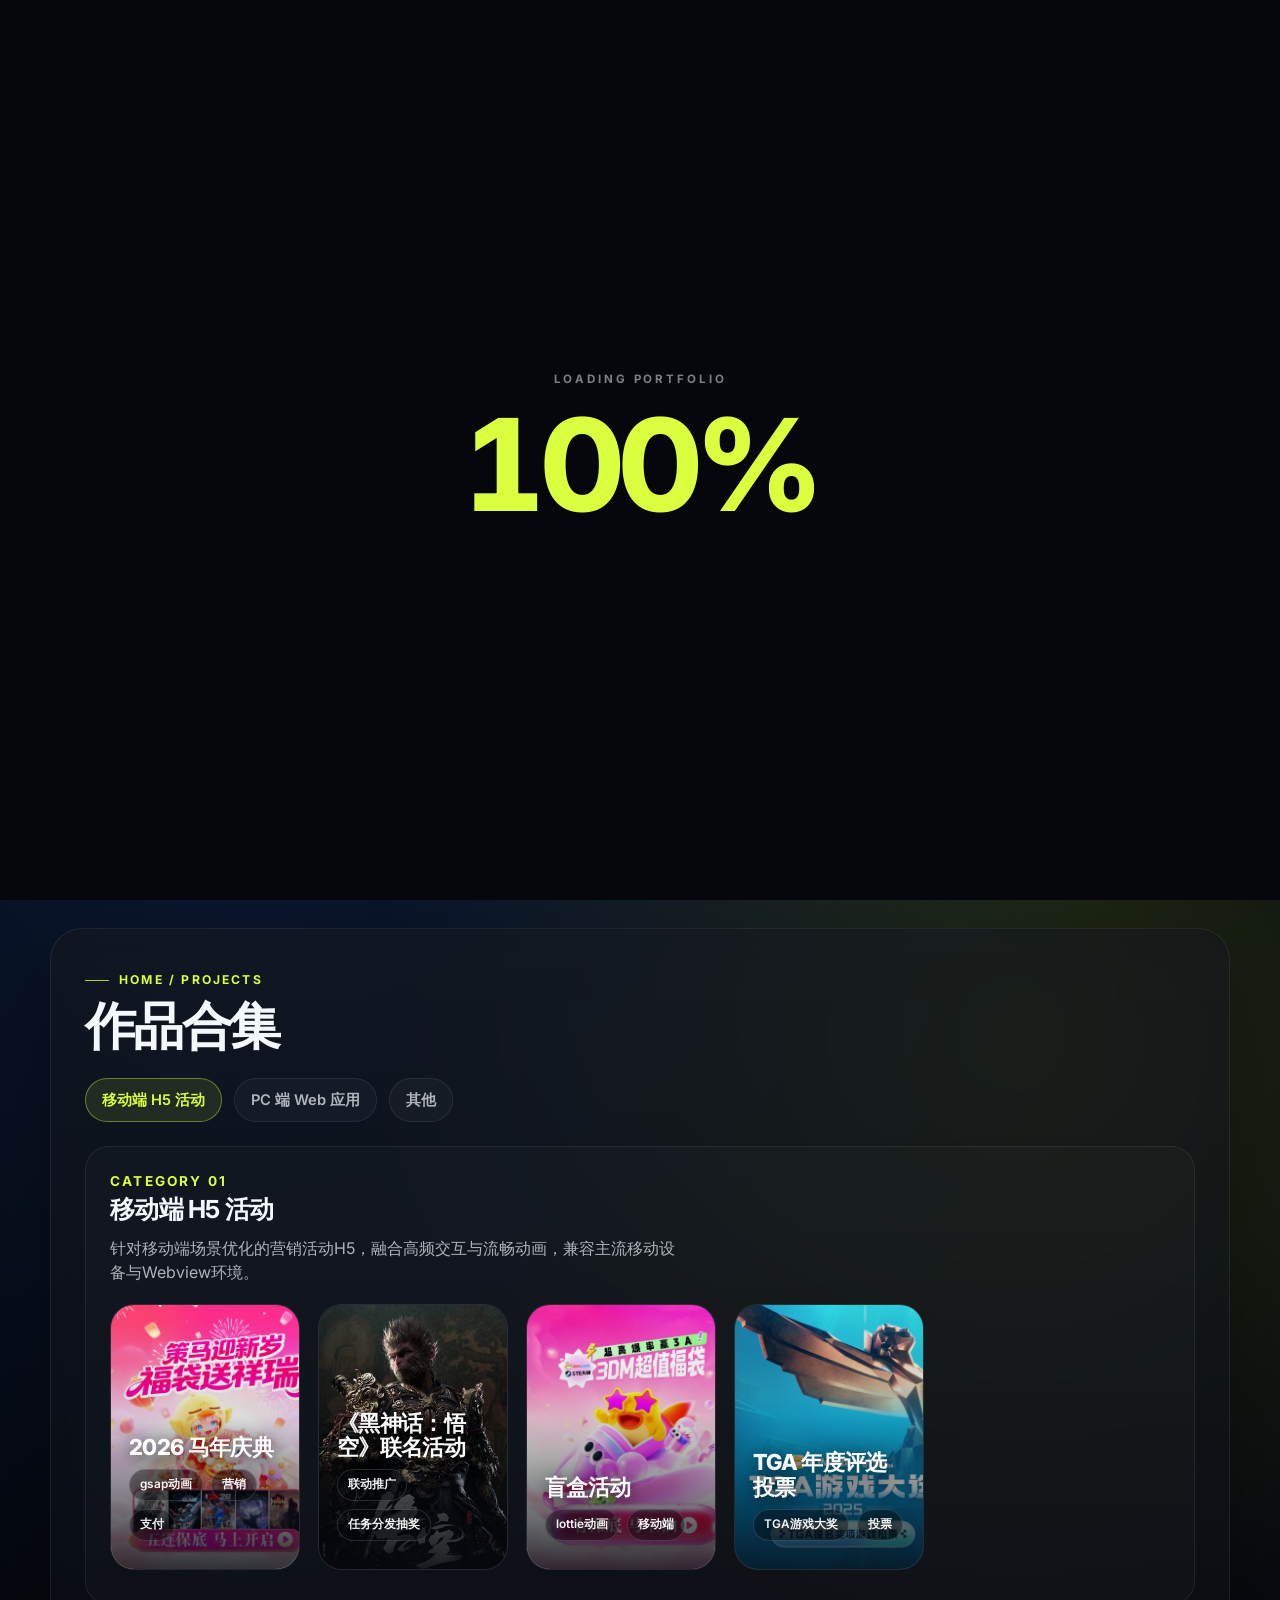
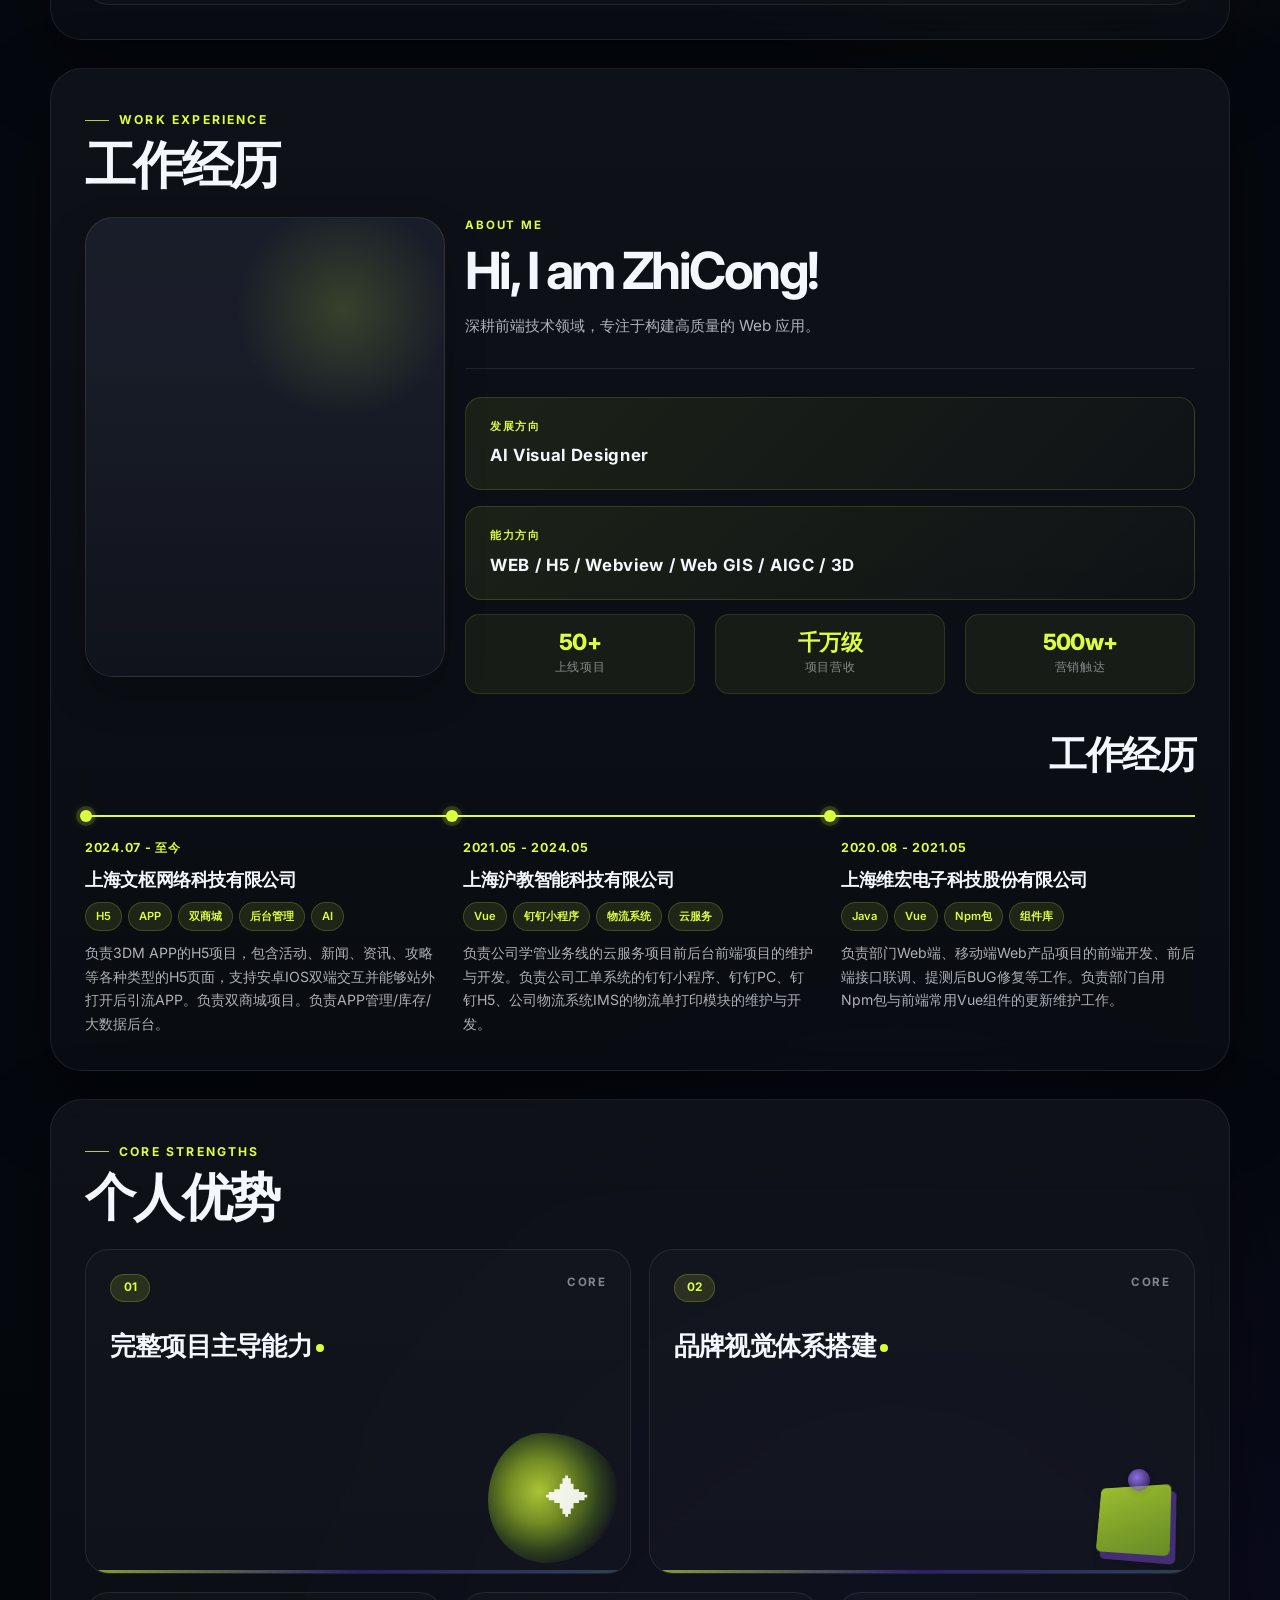
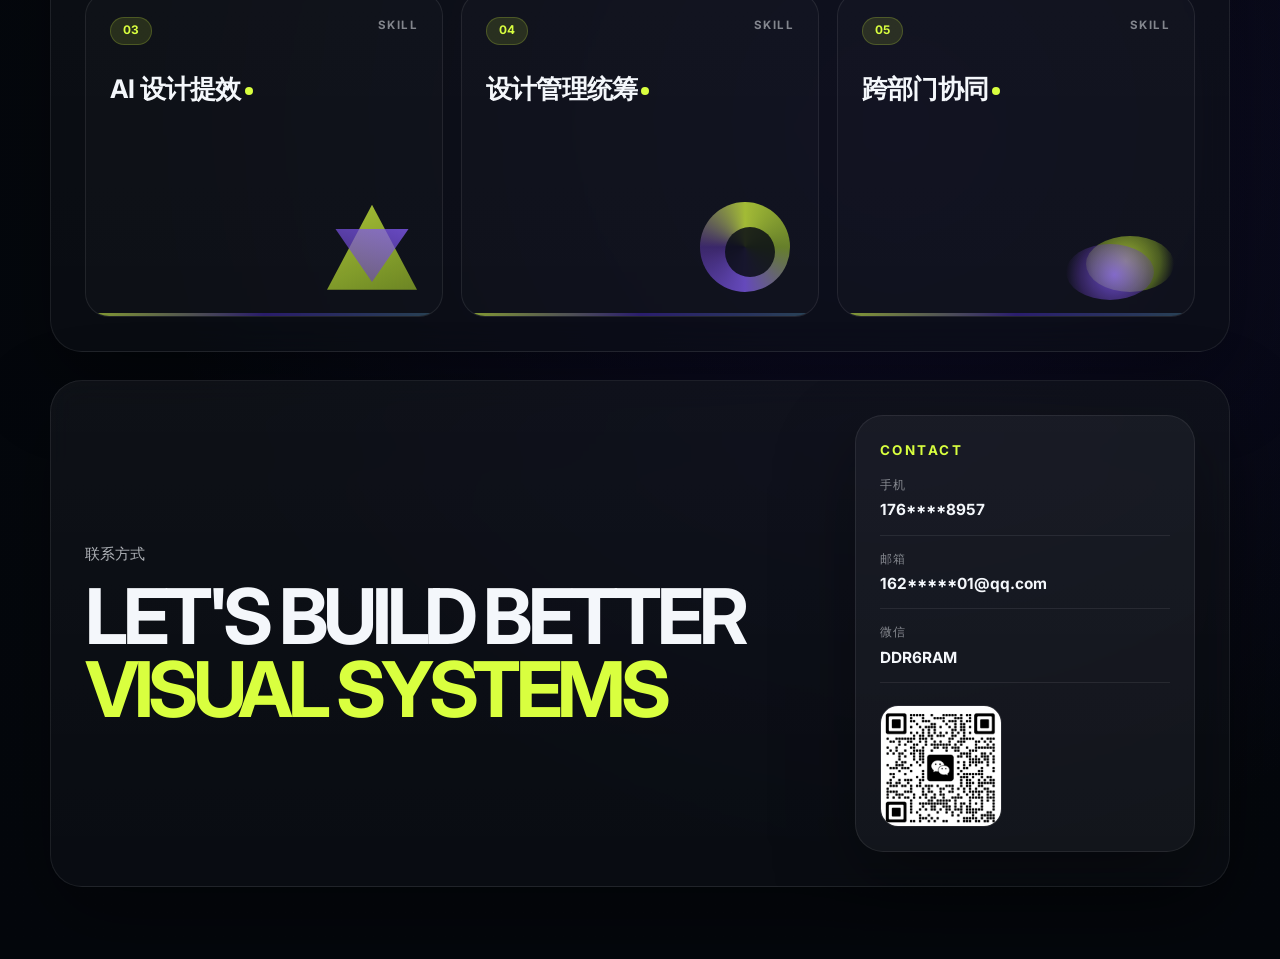
==== commit 0f21c245: "优化首页视频  优化卡片效果等" ====
--- a/index.html
+++ b/index.html
@@ -31,7 +31,7 @@
         <main>
             <section class="hero-section" id="home">
                 <div class="hero-shell">
-                    <video class="hero-bg" autoplay muted loop playsinline preload="auto">
+                    <video class="hero-bg" autoplay muted loop playsinline preload="metadata">
                         <source src="video/background.mp4" type="video/mp4">
                     </video>
                     <div class="hero-overlay"></div>
@@ -70,7 +70,11 @@
                     </div>
                     <div class="experience-grid">
                         <div class="experience-portrait">
-                            <div class="portrait-core"></div>
+                            <figure class="tilted-portrait" id="experience-tilt-card" tabindex="0" aria-label="张志聪形象卡片">
+                                <div class="tilted-portrait-inner">
+                                    <div class="portrait-core"></div>
+                                </div>
+                            </figure>
                         </div>
                         <div class="experience-summary">
                             <span class="summary-kicker">About Me</span>
--- a/styles.css
+++ b/styles.css
@@ -349,7 +349,7 @@
 }
 
 .showcase-item:hover {
-    border-color: rgba(217, 255, 63, 0.4);
+    border-color: rgba(217, 255, 63, 0.38);
     animation-play-state: paused;
 }
 .showcase-item:hover img { transform: scale(1.08); filter: saturate(1.08); }
@@ -534,17 +534,62 @@
     gap: 40px; align-items: start;
 }
 .experience-portrait {
-    position: relative; min-height: 460px;
-    border-radius: 24px; overflow: hidden;
-    background: linear-gradient(180deg, rgba(255,255,255,0.06), rgba(255,255,255,0.02)),
+    position: relative;
+    min-height: 460px;
+    margin-right: -20px;
+}
+.tilted-portrait {
+    --tilt-rotate-x: 0deg;
+    --tilt-rotate-y: 0deg;
+    --tilt-scale: 1;
+    position: relative;
+    width: 100%;
+    min-height: 460px;
+    perspective: 1200px;
+    display: flex;
+    align-items: center;
+    justify-content: center;
+    outline: none;
+}
+.tilted-portrait-inner {
+    position: relative;
+    width: 100%;
+    min-height: 460px;
+    border-radius: 28px;
+    overflow: hidden;
+    transform-style: preserve-3d;
+    transform:
+        rotateX(var(--tilt-rotate-x))
+        rotateY(var(--tilt-rotate-y))
+        scale(var(--tilt-scale));
+    transition: box-shadow 220ms ease, border-color 220ms ease;
+    border: 1px solid rgba(255,255,255,0.08);
+    background:
+        linear-gradient(180deg, rgba(255,255,255,0.06), rgba(255,255,255,0.02)),
         rgba(255,255,255,0.02);
-    border: 1px solid rgba(255,255,255,0.08);
-    margin-right: -20px;
+    box-shadow: 0 18px 40px rgba(0, 0, 0, 0.22);
+}
+.tilted-portrait:hover .tilted-portrait-inner,
+.tilted-portrait:focus-visible .tilted-portrait-inner,
+.tilted-portrait.is-active .tilted-portrait-inner {
+    border-color: rgba(217,255,63,0.18);
+    box-shadow: 0 22px 48px rgba(0, 0, 0, 0.24);
 }
 .portrait-core {
-    position: absolute; inset: 0; border-radius: 24px;
-    background: url('../img/mine.jpg') calc(50% - 10%) center / cover no-repeat;
+    position: absolute; inset: 0; border-radius: 28px;
+    background:
+        linear-gradient(180deg, rgba(3, 5, 10, 0.04) 0%, rgba(3, 5, 10, 0.12) 100%),
+        url('img/mine.jpg') calc(50% - 10%) center / cover no-repeat;
     background-color: #1a1e2a;
+    transform: translateZ(0);
+}
+.portrait-core::after {
+    content: '';
+    position: absolute;
+    inset: 0;
+    background:
+        radial-gradient(circle at 72% 20%, rgba(217, 255, 63, 0.16), transparent 24%),
+        linear-gradient(180deg, rgba(5, 8, 13, 0) 32%, rgba(5, 8, 13, 0.42) 100%);
 }
 
 .experience-summary {
@@ -1014,6 +1059,7 @@
 @media (max-width: 1100px) {
     .experience-grid { grid-template-columns: 1fr; }
     .experience-portrait { min-height: 340px; max-width: 400px; margin: 0 auto; }
+    .tilted-portrait, .tilted-portrait-inner { min-height: 340px; }
     .timeline-entries { grid-template-columns: 1fr; gap: 28px; }
     .timeline-line { display: none; }
     .timeline-dot { display: none; }
@@ -1038,6 +1084,7 @@
     .showcase-item { width: 120px; }
     .experience-grid { grid-template-columns: 1fr; }
     .experience-portrait { width: 100%; max-width: 280px; margin: 0 auto 20px; min-height: 300px; }
+    .tilted-portrait, .tilted-portrait-inner { min-height: 300px; }
     .project-grid { overflow-x: auto; }
     .stat-row { flex-wrap: wrap; }
     .stat-num { font-size: 1.1rem; white-space: nowrap; }
@@ -1045,4 +1092,4 @@
     .strength-grid { grid-template-columns: 1fr; }
     .strength-card.large, .strength-card.small { grid-column: auto; }
     .contact-copy h2 { font-size: clamp(2.7rem, 14vw, 4.4rem); }
-}+}
